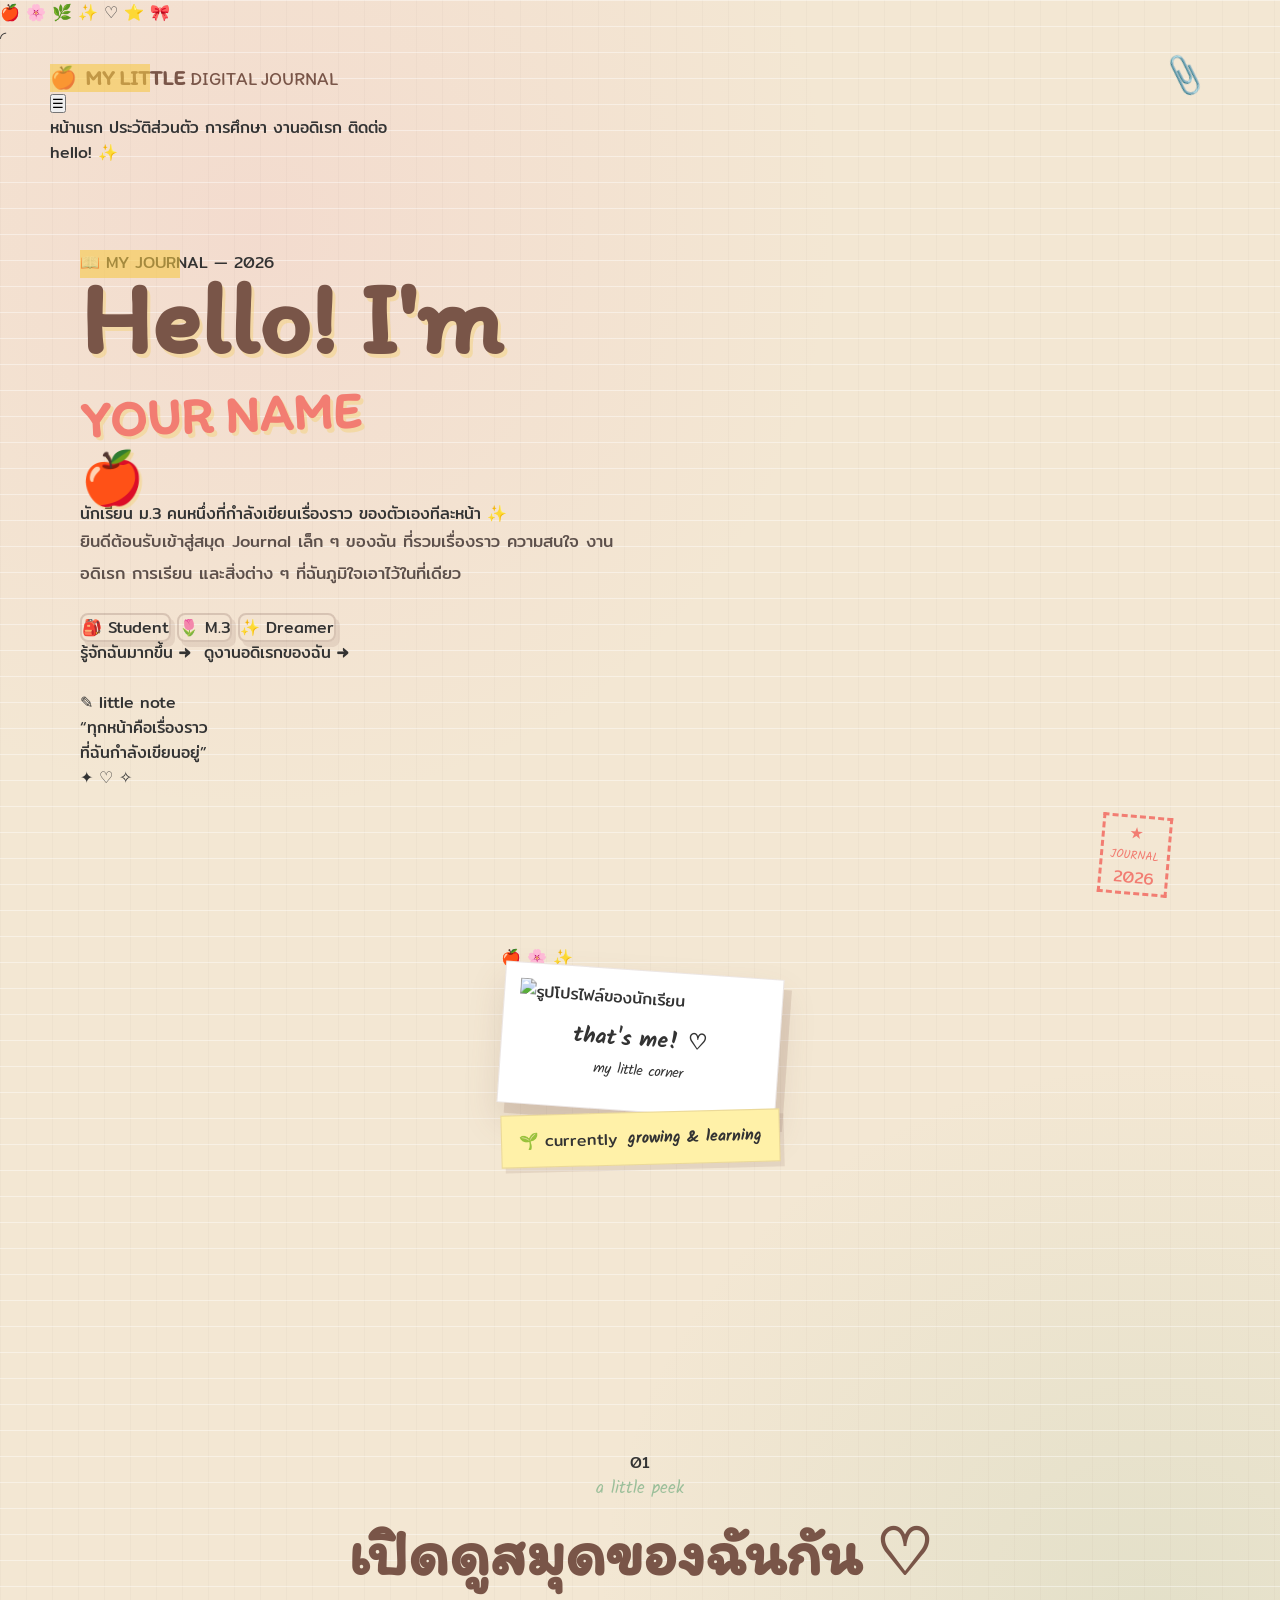
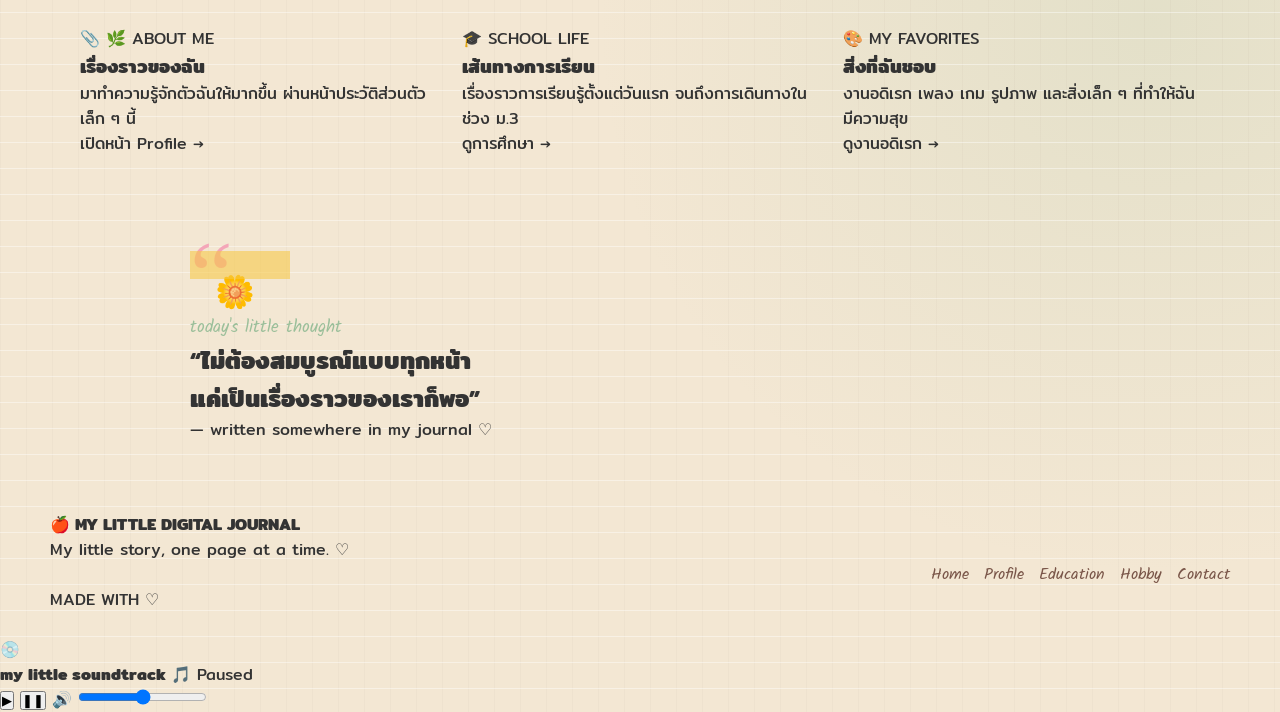
==== index.html @ 037495bf "Update index.html" ====
<!DOCTYPE html>
<html lang="th">
<head>
    <meta charset="UTF-8">
    <meta name="viewport" content="width=device-width, initial-scale=1.0">
    <meta name="description" content="MY LITTLE DIGITAL JOURNAL - Student Portfolio">
    <title>🍎 My Little Digital Journal</title>

    <link rel="preconnect" href="https://fonts.googleapis.com">
    <link rel="preconnect" href="https://fonts.gstatic.com" crossorigin>
    <link href="https://fonts.googleapis.com/css2?family=Itim&family=Kalam:wght@400;700&family=Mitr:wght@300;400;500;600&display=swap" rel="stylesheet">

    <link rel="stylesheet" href="style.css">
</head>

<body data-page="home">

    <!-- =========================
         BACKGROUND DECORATIONS
    ========================== -->
    <div class="background-decoration" aria-hidden="true">
        <span class="float-deco deco-apple">🍎</span>
        <span class="float-deco deco-flower">🌸</span>
        <span class="float-deco deco-leaf">🌿</span>
        <span class="float-deco deco-sparkle">✨</span>
        <span class="float-deco deco-heart">♡</span>
        <span class="float-deco deco-star">⭐</span>
        <span class="float-deco deco-ribbon">🎀</span>
    </div>

    <!-- =========================
         APPLE CURSOR
    ========================== -->
    <div id="appleCursor" class="apple-cursor" aria-hidden="true">
        <span class="cursor-leaf">◜</span>
    </div>

    <div id="particleLayer" class="particle-layer" aria-hidden="true"></div>

    <!-- =========================
         PAGE SHEET
    ========================== -->
    <main class="page-shell">

        <!-- =========================
             NAVIGATION
        ========================== -->
        <header class="site-header paper">
            <div class="tape tape-top-left"></div>
            <div class="paperclip">📎</div>

            <a href="index.html" class="brand">
                <span class="brand-icon">🍎</span>
                <span>
                    <strong>MY LITTLE</strong>
                    <small>DIGITAL JOURNAL</small>
                </span>
            </a>

            <button class="menu-toggle" id="menuToggle"
                    aria-label="เปิดเมนู"
                    aria-expanded="false">
                ☰
            </button>

            <nav class="main-nav" id="mainNav">
                <a href="index.html" data-nav="home">หน้าแรก</a>
                <a href="profile.html" data-nav="profile">ประวัติส่วนตัว</a>
                <a href="education.html" data-nav="education">การศึกษา</a>
                <a href="hobby.html" data-nav="hobby">งานอดิเรก</a>
                <a href="contact.html" data-nav="contact">ติดต่อ</a>
            </nav>

            <span class="nav-sticker">hello! ✨</span>
        </header>

        <!-- =========================
             HERO
        ========================== -->
        <section class="hero section-space">

            <div class="hero-copy paper reveal slide-left">

                <div class="tape tape-top-right"></div>
                <span class="mini-label">📖 MY JOURNAL — 2026</span>

                <!-- ✏️ แก้ชื่อของคุณตรงนี้ -->
                <h1>
                    Hello! I'm
                    <span class="highlight-green">YOUR NAME</span>
                    <span class="tiny-apple">🍎</span>
                </h1>

                <!-- ✏️ แก้คำโปรยของคุณตรงนี้ -->
                <p class="hero-tagline">
                    นักเรียน ม.3 คนหนึ่งที่กำลังเขียนเรื่องราว
                    ของตัวเองทีละหน้า ✨
                </p>

                <!-- ✏️ แก้ข้อความแนะนำตัวตรงนี้ -->
                <p class="hero-description">
                    ยินดีต้อนรับเข้าสู่สมุด Journal เล็ก ๆ ของฉัน
                    ที่รวมเรื่องราว ความสนใจ งานอดิเรก การเรียน
                    และสิ่งต่าง ๆ ที่ฉันภูมิใจเอาไว้ในที่เดียว
                </p>

                <div class="badge-row">
                    <span class="sticker badge-green">🎒 Student</span>
                    <span class="sticker badge-pink">🌷 M.3</span>
                    <span class="sticker badge-yellow">✨ Dreamer</span>
                </div>

                <div class="hero-buttons">
                    <a href="profile.html" class="journal-btn primary-btn">
                        <span>รู้จักฉันมากขึ้น</span>
                        <b>→</b>
                    </a>

                    <a href="hobby.html" class="journal-btn secondary-btn">
                        <span>ดูงานอดิเรกของฉัน</span>
                        <b>→</b>
                    </a>
                </div>

                <div class="hand-note">
                    <span>✎ little note</span>
                    <p>“ทุกหน้าคือเรื่องราว<br>ที่ฉันกำลังเขียนอยู่”</p>
                </div>

                <div class="doodle doodle-home">✦ ♡ ✧</div>
            </div>

            <div class="hero-visual reveal slide-right">

                <div class="photo-scene">

                    <span class="scene-sticker sticker-one">🍎</span>
                    <span class="scene-sticker sticker-two">🌸</span>
                    <span class="scene-sticker sticker-three">✨</span>

                    <div class="polaroid main-polaroid">
                        <div class="photo-tape"></div>

                        <!-- ✏️ ใส่รูป Profile ของคุณตรงนี้ -->
                        <img
                            src="images/profile.jpg"
                            alt="รูปโปรไฟล์ของนักเรียน"
                            class="safe-image"
                            data-placeholder="profile"
                        >

                        <div class="polaroid-caption">
                            <strong>that's me! ♡</strong>
                            <span>my little corner</span>
                        </div>
                    </div>

                    <div class="mini-note note-yellow">
                        <span>🌱 currently</span>
                        <strong>growing & learning</strong>
                    </div>

                    <div class="stamp">
                        <span>★</span>
                        <small>JOURNAL</small>
                        <span>2026</span>
                    </div>
                </div>

            </div>
        </section>

        <!-- =========================
             QUICK JOURNAL
        ========================== -->
        <section class="section-space">
            <div class="section-heading reveal slide-up">
                <span class="section-number">01</span>
                <div>
                    <span class="eyebrow">a little peek</span>
                    <h2>เปิดดูสมุดของฉันกัน ♡</h2>
                </div>
            </div>

            <div class="journal-grid">

                <article class="note-card paper green-paper reveal slide-up delay-1">
                    <span class="paperclip-small">📎</span>
                    <span class="card-icon">🌿</span>
                    <span class="mini-label">ABOUT ME</span>
                    <h3>เรื่องราวของฉัน</h3>
                    <p>
                        มาทำความรู้จักตัวฉันให้มากขึ้น
                        ผ่านหน้าประวัติส่วนตัวเล็ก ๆ นี้
                    </p>
                    <a href="profile.html" class="text-link">เปิดหน้า Profile →</a>
                </article>

                <article class="note-card paper pink-paper reveal slide-up delay-2">
                    <span class="card-icon">🎓</span>
                    <span class="mini-label">SCHOOL LIFE</span>
                    <h3>เส้นทางการเรียน</h3>
                    <p>
                        เรื่องราวการเรียนรู้ตั้งแต่วันแรก
                        จนถึงการเดินทางในช่วง ม.3
                    </p>
                    <a href="education.html" class="text-link">ดูการศึกษา →</a>
                </article>

                <article class="note-card paper yellow-paper reveal slide-up delay-3">
                    <span class="card-icon">🎨</span>
                    <span class="mini-label">MY FAVORITES</span>
                    <h3>สิ่งที่ฉันชอบ</h3>
                    <p>
                        งานอดิเรก เพลง เกม รูปภาพ
                        และสิ่งเล็ก ๆ ที่ทำให้ฉันมีความสุข
                    </p>
                    <a href="hobby.html" class="text-link">ดูงานอดิเรก →</a>
                </article>

            </div>
        </section>

        <!-- =========================
             LITTLE MESSAGE
        ========================== -->
        <section class="quote-section paper reveal scale-in">
            <div class="tape tape-left"></div>

            <span class="quote-mark">“</span>

            <div>
                <span class="eyebrow">today's little thought</span>
                <h2>“ไม่ต้องสมบูรณ์แบบทุกหน้า<br>แค่เป็นเรื่องราวของเราก็พอ”</h2>
                <p class="handwritten">— written somewhere in my journal ♡</p>
            </div>

            <span class="quote-flower">🌼</span>
        </section>

        <!-- =========================
             FOOTER
        ========================== -->
        <footer class="site-footer paper">
            <div>
                <strong>🍎 MY LITTLE DIGITAL JOURNAL</strong>
                <p>My little story, one page at a time. ♡</p>
            </div>

            <div class="footer-links">
                <a href="index.html">Home</a>
                <a href="profile.html">Profile</a>
                <a href="education.html">Education</a>
                <a href="hobby.html">Hobby</a>
                <a href="contact.html">Contact</a>
            </div>

            <div class="footer-stamp">MADE WITH ♡</div>
        </footer>

    </main>

    <!-- =========================
         MUSIC PLAYER
    ========================== -->
    <div class="music-player paper" id="musicPlayer">

        <div class="music-cd" id="musicCd">
            💿
        </div>

        <div class="music-info">
            <strong>my little soundtrack 🎵</strong>
            <span id="musicStatus">Paused</span>
        </div>

        <button id="playMusic" class="music-control" aria-label="เล่นเพลง">
            ▶
        </button>

        <button id="pauseMusic" class="music-control" aria-label="หยุดเพลง">
            ❚❚
        </button>

        <label class="volume-wrap" aria-label="ระดับเสียง">
            🔊
            <input
                type="range"
                id="volumeControl"
                min="0"
                max="1"
                step="0.05"
                value="0.5"
            >
        </label>

        <!-- ✏️ ใส่เพลงของคุณที่ music/music.mp3 -->
        <audio id="backgroundMusic" loop preload="metadata">
            <source src="music/music.mp3" type="audio/mpeg">
        </audio>
    </div>

    <script src="script.js"></script>
</body>
</html>
---- style.css ----
@import url('https://fonts.googleapis.com/css2?family=Itim&family=Kalam:wght@400;700&family=Mitr:wght@300;400;500;600&display=swap');


/* =========================================================
   ROOT
========================================================= */

:root {

    --paper: #fffdf5;
    --cream: #f3e7d3;

    --pink: #f4a6b8;
    --coral: #f27d72;
    --mustard: #f6c945;
    --sage: #9bbf9a;
    --sky: #8ec9e8;
    --lavender: #b9a7d9;

    --brown: #795548;
    --ink: #333333;
    --white: #ffffff;

    --shadow:
        5px 7px 0 rgba(121, 85, 72, 0.13);

    --soft-shadow:
        0 15px 35px rgba(121, 85, 72, 0.13);

    --radius: 18px;
}


/* =========================================================
   RESET
========================================================= */

* {
    margin: 0;
    padding: 0;
    box-sizing: border-box;
}

html {
    scroll-behavior: smooth;
}

body {

    min-height: 100vh;

    color: var(--ink);

    font-family: 'Mitr', sans-serif;

    background-color: var(--cream);

    background-image:
        linear-gradient(
            rgba(255,255,255,.42) 1px,
            transparent 1px
        ),
        linear-gradient(
            90deg,
            rgba(121,85,72,.035) 1px,
            transparent 1px
        ),
        radial-gradient(
            circle at 20% 10%,
            rgba(244,166,184,.18),
            transparent 25%
        ),
        radial-gradient(
            circle at 90% 70%,
            rgba(155,191,154,.18),
            transparent 28%
        );

    background-size:
        26px 26px,
        26px 26px,
        auto,
        auto;

    overflow-x: hidden;

    cursor: default;
}

a {
    color: inherit;
    text-decoration: none;
}

img {
    max-width: 100%;
    display: block;
}

button,
a {
    -webkit-tap-highlight-color: transparent;
}


/* =========================================================
   CUSTOM CLOVER CURSOR
========================================================= */

body,
a,
button {
    cursor: url("data:image/svg+xml,%3Csvg xmlns='http://www.w3.org/2000/svg' width='32' height='32' viewBox='0 0 32 32'%3E%3Ctext y='25' font-size='23'%3E🍀%3C/text%3E%3C/svg%3E") 4 4, auto;
}


/* =========================================================
   MOUSE TRAIL
========================================================= */

.mouse-trail {

    position: fixed;

    pointer-events: none;

    z-index: 9999;

    font-size: 16px;

    transform: translate(-50%, -50%);

    animation: trailPop .8s ease-out forwards;
}

@keyframes trailPop {

    0% {
        opacity: 1;
        transform:
            translate(-50%, -50%)
            scale(1)
            rotate(0deg);
    }

    100% {
        opacity: 0;
        transform:
            translate(-50%, -80%)
            scale(.35)
            rotate(25deg);
    }
}


/* =========================================================
   NAVIGATION
========================================================= */

.site-header {

    position: sticky;

    top: 14px;

    z-index: 500;

    width: min(1180px, calc(100% - 30px));

    margin: 14px auto 0;
}

.navbar {

    position: relative;

    min-height: 74px;

    padding: 13px 18px;

    display: flex;

    align-items: center;

    justify-content: space-between;

    gap: 20px;

    background: rgba(255,253,245,.95);

    border:
        2px solid
        rgba(121,85,72,.18);

    border-radius: 17px;

    transform: rotate(-.3deg);

    backdrop-filter: blur(8px);
}

.navbar::before {

    content: "";

    position: absolute;

    width: 95px;
    height: 20px;

    top: -12px;
    left: 50%;

    transform:
        translateX(-50%)
        rotate(2deg);

    background:
        rgba(246,201,69,.55);

    opacity: .85;
}

.paper-shadow {
    box-shadow: var(--shadow);
}

.brand {

    display: flex;

    align-items: center;

    gap: 8px;

    font-family: 'Itim', cursive;

    font-size: 1.35rem;

    color: var(--brown);

    white-space: nowrap;
}

.brand-icon {
    animation: gentleSpin 5s ease-in-out infinite;
}

.nav-links {

    display: flex;

    align-items: center;

    justify-content: flex-end;

    gap: 5px;

    flex-wrap: wrap;
}

.nav-link {

    padding: 9px 12px;

    font-size: .9rem;

    border-radius: 12px;

    transition:
        transform .25s ease,
        background .25s ease,
        box-shadow .25s ease;
}

.nav-link:hover {

    background: var(--pink);

    transform:
        translateY(-3px)
        rotate(-2deg);

    box-shadow:
        3px 4px 0 rgba(121,85,72,.18);
}

.nav-link.active {

    background: var(--sage);

    color: #fff;

    box-shadow:
        3px 4px 0 rgba(121,85,72,.17);
}


/* =========================================================
   FLOATING DECORATIONS
========================================================= */

.floating-decor {

    position: fixed;

    pointer-events: none;

    z-index: 2;

    font-size: 25px;

    animation:
        floatAround 5s ease-in-out infinite;
}

.decor-1 {
    top: 17%;
    left: 3%;
}

.decor-2 {
    top: 30%;
    right: 4%;
    animation-delay: 1s;
}

.decor-3 {
    top: 68%;
    left: 4%;
    animation-delay: 2s;
}

.decor-4 {
    top: 82%;
    right: 5%;
    animation-delay: 1.5s;
}

.decor-5 {
    top: 50%;
    right: 2%;
    animation-delay: 2.5s;
}

.decor-6 {
    top: 25%;
    left: 45%;
    animation-delay: .7s;
}

.decor-7 {
    top: 75%;
    left: 45%;
    animation-delay: 2s;
}

@keyframes floatAround {

    0%,100% {
        transform:
            translateY(0)
            rotate(-5deg);
    }

    50% {
        transform:
            translateY(-14px)
            rotate(6deg);
    }
}


/* =========================================================
   GENERAL
========================================================= */

main {
    position: relative;
    z-index: 3;
}

.section-space {

    width: min(1120px, calc(100% - 30px));

    margin: 0 auto;

    padding-top: 85px;
    padding-bottom: 45px;
}

.page-main {

    width: min(1120px, calc(100% - 30px));

    margin: auto;
}

.reveal {

    opacity: 0;

    transform:
        translateY(35px)
        rotate(-1deg);

    animation:
        revealIn 1s cubic-bezier(.2,.8,.2,1)
        forwards;
}

.reveal-delay {
    animation-delay: .18s;
}

@keyframes revealIn {

    from {
        opacity: 0;
        transform:
            translateY(35px)
            rotate(-1deg);
    }

    to {
        opacity: 1;
        transform:
            translateY(0)
            rotate(0);
    }
}


/* =========================================================
   HERO
========================================================= */

.hero {

    min-height: 720px;

    display: flex;

    flex-direction: column;

    justify-content: center;
}

.hero-paper {

    position: relative;

    min-height: 600px;

    padding: 65px;

    display: grid;

    grid-template-columns:
        1.05fr
        .95fr;

    align-items: center;

    gap: 30px;

    background:
        linear-gradient(
            rgba(255,253,245,.97),
            rgba(255,253,245,.97)
        );

    border:
        2px solid
        rgba(121,85,72,.13);

    box-shadow:
        8px 10px 0 rgba(121,85,72,.12),
        0 25px 50px rgba(121,85,72,.08);

    transform: rotate(.25deg);

    overflow: hidden;
}

.hero-paper::before {

    content: "";

    position: absolute;

    inset: 17px;

    border:
        2px dashed
        rgba(121,85,72,.16);

    pointer-events: none;
}

.hero-paper::after {

    content: "";

    position: absolute;

    width: 180px;
    height: 35px;

    top: 20px;
    right: 120px;

    background:
        rgba(244,166,184,.45);

    transform:
        rotate(4deg);

    opacity: .8;
}

.hero-content {

    position: relative;

    z-index: 3;
}

.small-label {

    display: inline-block;

    padding: 8px 16px;

    font-family: 'Kalam', cursive;

    font-size: 1rem;

    margin-bottom: 15px;
}

.sticker {

    border:
        2px solid
        rgba(121,85,72,.22);

    box-shadow:
        4px 5px 0 rgba(121,85,72,.12);

    border-radius: 8px;

    transition:
        transform .3s ease,
        box-shadow .3s ease;
}

.sticker:hover {

    transform:
        rotate(0deg)
        translateY(-5px)
        scale(1.08);

    box-shadow:
        7px 9px 0 rgba(121,85,72,.16);
}

.sticker-yellow {
    background: var(--mustard);
    transform: rotate(-3deg);
}

.eyebrow {

    font-family: 'Kalam', cursive;

    color: var(--sage);

    font-size: 1.05rem;

    margin-bottom: 8px;
}

.hero h1 {

    font-family: 'Itim', cursive;

    font-size:
        clamp(4rem, 8vw, 7rem);

    line-height: .86;

    color: var(--brown);

    margin-bottom: 20px;

    text-shadow:
        3px 4px 0 rgba(246,201,69,.3);
}

.hero h1 span {

    display: block;

    font-size: .5em;

    color: var(--coral);

    margin-top: 15px;

    transform: rotate(-2deg);
}

.handwritten-line {

    display: inline-block;

    font-family: 'Kalam', cursive;

    font-size: 1.15rem;

    color: var(--brown);

    border-bottom:
        2px dashed
        var(--pink);

    margin-bottom: 20px;
}

.hero-description {

    max-width: 560px;

    font-size: 1.05rem;

    line-height: 1.9;

    color: #5d504b;

    margin-bottom: 25px;
}


/* =========================================================
   BUTTONS
========================================================= */

.hero-buttons {

    display: flex;

    flex-wrap: wrap;

    gap: 13px;

    margin-bottom: 25px;
}

.journal-button {

    display: inline-flex;

    align-items: center;

    gap: 9px;

    padding: 13px 18px;

    border:
        2px solid
        rgba(121,85,72,.22);

    border-radius: 13px;

    font-family: 'Itim', cursive;

    font-size: 1.05rem;

    box-shadow:
        4px 5px 0 rgba(121,85,72,.16);

    transition:
        transform .25s ease,
        box-shadow .25s ease;
}

.journal-button b {
    transition: transform .25s ease;
}

.journal-button:hover {

    transform:
        translateY(-6px)
        rotate(-1deg);

    box-shadow:
        7px 9px 0 rgba(121,85,72,.2);
}

.journal-button:hover b {
    transform: translate(3px,-3px);
}

.button-green {
    background: var(--sage);
    color: white;
}

.button-pink {
    background: var(--pink);
    color: var(--brown);
}

.mini-note {

    display: flex;

    align-items: flex-start;

    gap: 10px;

    width: fit-content;

    max-width: 440px;

    padding: 13px 17px;

    background: #fff5aa;

    border:
        1px solid
        rgba(121,85,72,.15);

    box-shadow:
        4px 5px 0 rgba(121,85,72,.12);

    transform: rotate(-1.5deg);
}

.mini-note strong {

    display: block;

    font-family: 'Kalam', cursive;
}

.mini-note p {

    font-size: .86rem;

    margin-top: 2px;
}


/* =========================================================
   HERO VISUAL
========================================================= */

.hero-visual {

    position: relative;

    min-height: 530px;

    display: flex;

    align-items: center;

    justify-content: center;
}

.sunburst {

    position: absolute;

    width: 380px;
    height: 380px;

    border-radius: 50%;

    background:
        repeating-conic-gradient(
            from 0deg,
            rgba(246,201,69,.18) 0deg 10deg,
            transparent 10deg 20deg
        );

    animation: spinSlow 25s linear infinite;
}

@keyframes spinSlow {
    to {
        transform: rotate(360deg);
    }
}

.polaroid {

    position: relative;

    background: white;

    padding: 15px 15px 28px;

    box-shadow:
        8px 10px 0 rgba(121,85,72,.15),
        0 18px 35px rgba(121,85,72,.15);

    border:
        1px solid
        rgba(121,85,72,.15);

    transform: rotate(4deg);

    transition:
        transform .4s ease,
        box-shadow .4s ease;
}

.polaroid:hover {

    transform:
        rotate(0)
        translateY(-8px)
        scale(1.03);

    box-shadow:
        12px 16px 0 rgba(121,85,72,.16),
        0 25px 40px rgba(121,85,72,.18);
}

.hero-polaroid {

    width: min(360px, 75%);

    z-index: 4;
}

.photo-frame {

    overflow: hidden;

    background: var(--cream);

    aspect-ratio: 4 / 5;
}

.photo-frame img {

    width: 100%;
    height: 100%;

    object-fit: cover;

    transition: transform .6s ease;
}

.polaroid:hover img {
    transform: scale(1.06);
}

.polaroid-caption {

    display: flex;

    flex-direction: column;

    gap: 3px;

    padding-top: 12px;

    font-family: 'Kalam', cursive;

    text-align: center;
}

.polaroid-caption strong {
    font-size: 1.35rem;
}

.polaroid-caption span {
    font-size: .9rem;
}

.tape {

    position: absolute;

    width: 100px;
    height: 28px;

    background:
        rgba(246,201,69,.58);

    z-index: 8;
}

.tape-top {

    top: -14px;
    left: 50%;

    transform:
        translateX(-50%)
        rotate(-4deg);
}

.sticker-cat {

    position: absolute;

    right: 5%;

    bottom: 13%;

    padding: 12px;

    background: var(--pink);

    font-size: 2rem;

    transform: rotate(8deg);

    z-index: 5;
}

.sticker-heart {

    position: absolute;

    left: 4%;

    top: 14%;

    padding: 10px;

    background: var(--mustard);

    font-size: 1.7rem;

    transform: rotate(-10deg);

    z-index: 5;
}

.photo-note {

    position: absolute;

    right: 1%;

    bottom: 5%;

    padding: 9px 13px;

    background: var(--sky);

    font-family: 'Kalam', cursive;

    transform: rotate(-5deg);

    box-shadow:
        4px 5px 0 rgba(121,85,72,.13);

    z-index: 5;
}

.hero-star {

    position: absolute;

    z-index: 6;

    animation:
        twinkle 2s ease-in-out infinite;
}

.star-a {
    top: 8%;
    left: 16%;
}

.star-b {
    top: 22%;
    right: 11%;
    animation-delay: .5s;
}

.star-c {
    bottom: 15%;
    left: 17%;
    animation-delay: 1s;
}

@keyframes twinkle {

    0%,100% {
        transform: scale(1) rotate(0);
        opacity: .7;
    }

    50% {
        transform: scale(1.25) rotate(15deg);
        opacity: 1;
    }
}

.hero-bottom {

    display: flex;

    justify-content: space-between;

    align-items: center;

    margin-top: 20px;

    padding: 0 20px;
}

.tiny-sticker {

    display: inline-block;

    padding: 6px 11px;

    background: var(--mustard);

    border-radius: 5px;

    font-family: 'Kalam', cursive;

    box-shadow:
        3px 4px 0 rgba(121,85,72,.1);

    transform: rotate(-2deg);
}

.rotate-right {
    transform: rotate(3deg);
}

.rotate-left {
    transform: rotate(-3deg);
}

.rotate-small {
    transform: rotate(1.5deg);
}

.page-number {

    font-family: 'Kalam', cursive;

    color: var(--brown);
}


/* =========================================================
   SECTION HEADING
========================================================= */

.section-heading {

    text-align: center;

    margin-bottom: 35px;
}

.section-heading h2 {

    font-family: 'Itim', cursive;

    font-size: clamp(2.3rem, 5vw, 4rem);

    color: var(--brown);

    margin-top: 12px;
}

.section-heading p {

    color: #71615b;

    margin-top: 5px;
}

.heading-sticker {

    display: inline-block;

    padding: 8px 15px;

    background: var(--mustard);

    border:
        2px solid
        rgba(121,85,72,.16);

    font-family: 'Kalam', cursive;

    box-shadow:
        4px 4px 0 rgba(121,85,72,.12);

    transform: rotate(-2deg);
}

.left-heading {
    text-align: left;
}


/* =========================================================
   JOURNAL NOTES
========================================================= */

.journal-grid {

    display: grid;

    grid-template-columns:
        repeat(3, 1fr);

    gap: 25px;
}

.note-paper {

    position: relative;

    min-height: 270px;

    padding: 30px;

    border:
        2px solid
        rgba(121,85,72,.12);

    box-shadow:
        6px 8px 0 rgba(121,85,72,.11);

    transition:
        transform .3s ease,
        box-shadow .3s ease;
}

.note-paper:hover {

    transform:
        translateY(-8px)
        rotate(0)
        scale(1.02);

    box-shadow:
        10px 13px 0 rgba(121,85,72,.14);
}

.note-pink {
    background: #ffd6df;
}

.note-yellow {
    background: #fff1a8;
}

.note-blue {
    background: #cbeeff;
}

.note-icon {

    display: block;

    font-size: 2.2rem;

    margin-bottom: 10px;
}

.note-paper h3 {

    font-family: 'Kalam', cursive;

    font-size: 1.65rem;

    color: var(--brown);

    margin-bottom: 10px;
}

.note-paper p {

    line-height: 1.8;

    color: #5d504b;
}

.paper-pin {

    position: absolute;

    top: -11px;
    left: 50%;

    transform: translateX(-50%);
}

.paper-doodle {

    position: absolute;

    right: 20px;
    bottom: 15px;

    font-size: 2rem;
}


/* =========================================================
   MEMORY
========================================================= */

.memory-section {

    width: min(1120px, calc(100% - 30px));

    margin: 50px auto 0;
}

.torn-paper {

    position: relative;

    padding: 50px 45px;

    background: var(--paper);

    box-shadow:
        8px 9px 0 rgba(121,85,72,.12);

    clip-path:
        polygon(
            0 1%,
            4% 0,
            8% 1%,
            13% 0,
            20% 1%,
            27% 0,
            35% 1%,
            43% 0,
            52% 1%,
            60% 0,
            69% 1%,
            77% 0,
            86% 1%,
            94% 0,
            100% 1%,
            99% 98%,
            94% 100%,
            86% 98%,
            78% 100%,
            69% 98%,
            61% 100%,
            51% 98%,
            42% 100%,
            33% 98%,
            24% 100%,
            15% 99%,
            7% 100%,
            0 98%
        );
}

.memory-strip {

    display: grid;

    grid-template-columns:
        repeat(4,1fr);

    gap: 15px;

    margin-top: 25px;
}

.memory-item {

    padding: 25px 15px;

    text-align: center;

    background: #fff;

    border:
        2px dashed
        rgba(121,85,72,.16);

    transform: rotate(
        calc(var(--rotation, 0) * 1deg)
    );

    transition: transform .3s ease;
}

.memory-item:hover {

    transform:
        translateY(-7px)
        rotate(-2deg);
}

.memory-item span {

    display: block;

    font-size: 2rem;

    margin-bottom: 8px;
}

.memory-item strong {

    display: block;

    font-family: 'Itim', cursive;

    font-size: 1.25rem;
}

.memory-item small {

    color: #776761;

    font-size: .8rem;
}


/* =========================================================
   QUOTE
========================================================= */

.quote-section {

    width: min(900px, calc(100% - 30px));

    margin: 50px auto;

}

.quote-paper {

    position: relative;

    padding: 70px 30px;

    text-align: center;

    background:
        #fff9d9;

    border:
        2px solid
        rgba(121,85,72,.12);

    box-shadow:
        7px 8px 0 rgba(121,85,72,.12);

    transform: rotate(-1deg);
}

.quote-mark {

    font-family: Georgia, serif;

    font-size: 6rem;

    line-height: .5;

    color: var(--pink);
}

.quote-text {

    font-family: 'Kalam', cursive;

    font-size: 2rem;

    line-height: 1.4;

    color: var(--brown);

    margin: 25px auto 15px;
}

.quote-line {

    width: 150px;

    margin: auto;

    border-bottom:
        3px dotted
        var(--sage);
}

.quote-thai {

    display: block;

    margin-top: 15px;

    color: #75665f;
}

.quote-flower {

    position: absolute;

    top: 15px;
    left: 25px;

    font-size: 2rem;
}

.quote-sticker {

    position: absolute;

    right: 25px;
    bottom: 20px;

    padding: 8px;

    background: var(--sage);

    color: white;

    font-family: 'Kalam', cursive;

    transform: rotate(4deg);
}


/* =========================================================
   PAGE COVER
========================================================= */

.page-cover {

    position: relative;

    margin-top: 75px;

    padding: 75px 30px;

    text-align: center;

    background: var(--paper);

    border:
        2px solid
        rgba(121,85,72,.14);

    box-shadow:
        8px 10px 0 rgba(121,85,72,.13);

    transform: rotate(.4deg);

    overflow: hidden;
}

.page-cover::before {

    content: "";

    position: absolute;

    inset: 17px;

    border:
        2px dashed
        rgba(121,85,72,.14);
}

.page-cover h1 {

    position: relative;

    font-family: 'Itim', cursive;

    font-size:
        clamp(3rem, 7vw, 5.5rem);

    color: var(--brown);

    margin: 15px 0;
}

.page-cover p {

    position: relative;

    max-width: 650px;

    margin: auto;

    line-height: 1.8;
}

.page-cover-sticker {

    position: relative;

    display: inline-block;

    padding: 8px 17px;

    background: var(--pink);

    font-family: 'Kalam', cursive;

    transform: rotate(-3deg);

    box-shadow:
        4px 5px 0 rgba(121,85,72,.12);
}

.cover-doodles {

    position: relative;

    margin-top: 25px;

    font-size: 1.5rem;

    letter-spacing: 10px;

    animation: gentleBob 3s ease-in-out infinite;
}

@keyframes gentleBob {

    0%,100% {
        transform: translateY(0);
    }

    50% {
        transform: translateY(-5px);
    }
}


/* =========================================================
   PROFILE
========================================================= */

.profile-layout {

    display: grid;

    grid-template-columns: .8fr 1.2fr;

    gap: 65px;

    align-items: center;
}

.profile-photo-area {

    position: relative;

    min-height: 600px;

    display: flex;

    align-items: center;

    justify-content: center;
}

.big-polaroid {

    width: min(390px, 90%);

    transform: rotate(-4deg);
}

.big-polaroid:hover {
    transform: rotate(0) translateY(-8px);
}

.profile-badge {

    position: absolute;

    left: 2%;
    bottom: 13%;

    padding: 10px 15px;

    background: var(--sage);

    color: white;

    font-family: 'Kalam', cursive;

    transform: rotate(-7deg);

    box-shadow:
        4px 5px 0 rgba(121,85,72,.15);
}

.profile-cat {

    position: absolute;

    right: 2%;
    top: 12%;

    font-size: 3rem;

    transform: rotate(8deg);

    animation: floatAround 4s ease-in-out infinite;
}

.tape-photo {

    top: 3%;
    left: 35%;

    transform:
        rotate(-5deg);
}

.sticky-note {

    position: relative;

    padding: 20px;

    margin-bottom: 30px;

    background: #fff1a8;

    box-shadow:
        5px 7px 0 rgba(121,85,72,.12);

    transform: rotate(3deg);
}

.sticky-note span {

    font-family: 'Kalam', cursive;

    font-size: 1.3rem;
}

.sticky-note p {

    margin-top: 8px;

    line-height: 1.7;
}

.info-paper {

    position: relative;

    padding: 25px;

    background: white;

    border:
        2px solid
        rgba(121,85,72,.13);

    box-shadow:
        7px 8px 0 rgba(121,85,72,.11);
}

.paper-header {

    display: flex;

    justify-content: space-between;

    gap: 10px;

    padding-bottom: 15px;

    border-bottom:
        2px dashed
        rgba(121,85,72,.16);

    font-family: 'Kalam', cursive;

    color: var(--brown);
}

.info-list {
    padding-top: 10px;
}

.info-row {

    display: grid;

    grid-template-columns: 1fr 1fr;

    gap: 20px;

    padding: 13px 0;

    border-bottom:
        1px dashed
        rgba(121,85,72,.13);
}

.info-label {
    font-weight: 500;
}

.info-value {
    color: #6e5e57;
}

.about-paper {

    position: relative;

    padding: 55px 45px;

    background: var(--paper);

    box-shadow:
        7px 9px 0 rgba(121,85,72,.11);

    border:
        2px solid
        rgba(121,85,72,.12);
}

.paperclip {

    position: absolute;

    right: 25px;
    top: -15px;

    font-size: 2rem;

    transform: rotate(15deg);
}

.about-title {

    text-align: center;

    margin-bottom: 30px;
}

.label-sticker {

    display: inline-block;

    padding: 7px 14px;

    background: var(--mustard);

    font-family: 'Kalam', cursive;

    transform: rotate(-2deg);
}

.about-title h2 {

    font-family: 'Itim', cursive;

    font-size: 2.5rem;

    color: var(--brown);

    margin-top: 15px;
}

.about-content {

    display: grid;

    grid-template-columns:
        repeat(3,1fr);

    gap: 20px;
}

.about-note {

    position: relative;

    padding: 25px;

    min-height: 200px;

    background: #fff;

    border:
        2px dashed
        rgba(121,85,72,.17);

    transform: rotate(
        calc(var(--r, 0) * 1deg)
    );

    transition: transform .3s ease;
}

.about-note:hover {

    transform:
        translateY(-7px)
        rotate(0);
}

.note-number {

    display: inline-block;

    margin-bottom: 15px;

    padding: 4px 8px;

    background: var(--pink);

    border-radius: 50%;
}

.about-note h3 {

    font-family: 'Itim', cursive;

    color: var(--brown);

    margin-bottom: 8px;
}

.about-note p {
    line-height: 1.8;
}

.about-sticker {

    position: absolute;

    bottom: 18px;
    right: 25px;

    font-family: 'Kalam', cursive;

    transform: rotate(-4deg);
}

.fun-facts {

    display: grid;

    grid-template-columns:
        repeat(4,1fr);

    gap: 20px;
}

.fact-ticket {

    padding: 22px;

    background: #fff;

    border:
        2px dashed
        rgba(121,85,72,.2);

    text-align: center;

    box-shadow:
        5px 6px 0 rgba(121,85,72,.1);

    transition: transform .3s ease;
}

.fact-ticket:hover {
    transform:
        translateY(-7px)
        rotate(0);
}

.fact-ticket span {

    display: block;

    font-size: 2.4rem;

    margin-bottom: 10px;
}

.fact-ticket strong {

    display: block;

    font-family: 'Kalam', cursive;

    font-size: 1.2rem;
}

.fact-ticket small {
    color: #756760;
}


/* =========================================================
   EDUCATION
========================================================= */

.education-section {
    padding-top: 80px;
}

.school-paper {

    position: relative;

    padding: 50px;

    background: #fff;

    box-shadow:
        8px 10px 0 rgba(121,85,72,.11);

    border:
        2px solid
        rgba(121,85,72,.13);
}

.school-paper::before {

    content: "";

    position: absolute;

    top: 0;
    left: 70px;

    width: 2px;
    height: 100%;

    background:
        rgba(244,166,184,.25);
}

.school-header {

    display: flex;

    justify-content: space-between;

    align-items: center;

    margin-bottom: 45px;
}

.school-header h2 {

    font-family: 'Itim', cursive;

    color: var(--brown);

    font-size: 2.5rem;

    margin-top: 12px;
}

.school-stamp {

    width: 85px;
    height: 85px;

    border:
        3px dashed
        var(--sage);

    border-radius: 50%;

    display: flex;

    flex-direction: column;

    justify-content: center;

    align-items: center;

    font-size: 1.8rem;

    transform: rotate(8deg);

    color: var(--sage);
}

.school-stamp small {

    font-family: 'Kalam', cursive;

    font-size: .75rem;
}

.timeline {

    position: relative;

    display: flex;

    flex-direction: column;

    gap: 50px;
}

.timeline::before {

    content: "";

    position: absolute;

    left: 20px;

    top: 15px;
    bottom: 15px;

    width: 5px;

    background:
        repeating-linear-gradient(
            to bottom,
            var(--sage) 0 10px,
            transparent 10px 18px
        );
}

.timeline-item {

    position: relative;

    display: grid;

    grid-template-columns: 50px 1fr;

    gap: 30px;

    align-items: start;
}

.timeline-dot {

    position: relative;

    z-index: 2;

    width: 43px;
    height: 43px;

    display: flex;

    align-items: center;
    justify-content: center;

    background: var(--pink);

    border-radius: 50%;

    border:
        3px solid white;

    box-shadow:
        0 0 0 3px rgba(121,85,72,.1);
}

.timeline-dot.current {
    background: var(--sage);
}

.timeline-card {

    position: relative;

    padding: 28px;

    background: #fffdf5;

    border:
        2px solid
        rgba(121,85,72,.13);

    box-shadow:
        6px 7px 0 rgba(121,85,72,.1);

    transition: transform .3s ease;
}

.timeline-card:hover {

    transform:
        translateY(-6px)
        rotate(0);
}

.timeline-card.current-card {

    background: #e9f4e7;

    border-color:
        rgba(155,191,154,.6);
}

.year-tag {

    display: inline-block;

    padding: 5px 10px;

    background: var(--mustard);

    font-family: 'Kalam', cursive;

    font-size: .8rem;

    margin-bottom: 10px;
}

.timeline-card h3 {

    font-family: 'Itim', cursive;

    font-size: 1.7rem;

    color: var(--brown);

    margin-bottom: 10px;
}

.timeline-card p {

    line-height: 1.8;

    color: #655650;
}

.timeline-card .tiny-sticker {

    margin-top: 18px;
}

.highlight-grid {

    display: grid;

    grid-template-columns:
        repeat(4,1fr);

    gap: 20px;
}

.highlight-note {

    padding: 30px 20px;

    min-height: 190px;

    text-align: center;

    box-shadow:
        5px 7px 0 rgba(121,85,72,.1);

    transition: transform .3s ease;
}

.highlight-note:hover {

    transform:
        translateY(-7px)
        rotate(0);
}

.highlight-note span {

    font-size: 2.2rem;

    display: block;

    margin-bottom: 10px;
}

.highlight-note h3 {

    font-family: 'Itim', cursive;

    font-size: 1.4rem;

    color: var(--brown);

    margin-bottom: 8px;
}

.green-note {
    background: #dff0dc;
}

.pink-note {
    background: #ffdce4;
}

.blue-note {
    background: #d8f1fc;
}

.yellow-note {
    background: #fff1ac;
}

.stationery-section {

    width: min(900px, calc(100% - 30px));

    margin: 60px auto;
}

.stationery-paper {

    position: relative;

    padding: 55px;

    background:
        repeating-linear-gradient(
            to bottom,
            #fffdf5 0 34px,
            rgba(142,201,232,.25) 35px
        );

    box-shadow:
        7px 8px 0 rgba(121,85,72,.1);

    border:
        1px solid
        rgba(121,85,72,.15);
}

.stationery-paper h2 {

    font-family: 'Itim', cursive;

    font-size: 2.5rem;

    color: var(--brown);

    margin-bottom: 25px;
}

.stationery-paper p {

    font-family: 'Kalam', cursive;

    font-size: 1.5rem;

    margin-bottom: 30px;
}

.pencil-decoration {

    position: absolute;

    right: 30px;
    top: -25px;

    font-size: 3rem;

    transform: rotate(45deg);
}

.paper-line {
    height: 25px;
}

.stationery-sign {

    display: block;

    text-align: right;

    font-family: 'Kalam', cursive;
}


/* =========================================================
   HOBBY COLLAGE
========================================================= */

.hobby-collage {

    position: relative;

    min-height: 900px;

    display: grid;

    grid-template-columns:
        repeat(12,1fr);

    grid-template-rows:
        repeat(12,65px);

    gap: 15px;
}

.hobby-polaroid,
.hobby-note,
.hobby-ticket,
.hobby-photo,
.hobby-sticker-card,
.hobby-book {

    position: relative;

    transition:
        transform .35s ease,
        box-shadow .35s ease;

    box-shadow:
        7px 8px 0 rgba(121,85,72,.12);
}

.hobby-polaroid:hover,
.hobby-note:hover,
.hobby-ticket:hover,
.hobby-photo:hover,
.hobby-sticker-card:hover,
.hobby-book:hover {

    transform:
        translateY(-10px)
        rotate(0)
        scale(1.025);

    box-shadow:
        11px 14px 0 rgba(121,85,72,.15);
}

.hobby-a {

    grid-column: 1 / 5;

    grid-row: 1 / 7;

    padding: 15px;

    background: white;

    transform: rotate(-4deg);
}

.hobby-image {

    width: 100%;

    height: 350px;

    display: flex;

    align-items: center;
    justify-content: center;

    font-size: 7rem;
}

.pink-bg {
    background: #ffd5df;
}

.hobby-caption {

    padding: 15px;

    text-align: center;
}

.hobby-caption h3 {

    font-family: 'Kalam', cursive;

    font-size: 1.7rem;

    color: var(--brown);
}

.sticker-mini {

    position: absolute;

    right: -15px;
    bottom: 50px;

    padding: 8px;

    background: var(--mustard);

    transform: rotate(10deg);
}

.hobby-b {

    grid-column: 5 / 9;

    grid-row: 1 / 5;

    padding: 30px;

    background: #fff2a8;

    transform: rotate(3deg);
}

.hobby-note .note-icon {

    font-size: 3rem;
}

.hobby-note h3,
.hobby-ticket h3,
.hobby-photo h3,
.hobby-sticker-card h3,
.hobby-book h3 {

    font-family: 'Itim', cursive;

    color: var(--brown);

    font-size: 2rem;

    margin: 10px 0;
}

.hobby-note p,
.hobby-ticket p,
.hobby-photo p,
.hobby-sticker-card p,
.hobby-book p {

    line-height: 1.8;
}

.note-footer {

    position: absolute;

    bottom: 20px;

    font-family: 'Kalam', cursive;

    color: var(--coral);
}

.hobby-c {

    grid-column: 9 / 13;

    grid-row: 1 / 6;

    padding: 35px 25px;

    background: var(--sage);

    color: #fff;

    transform: rotate(-2deg);
}

.hobby-c h3 {
    color: white;
}

.hobby-c > span {

    font-size: 4rem;
}

.hobby-c small {

    position: absolute;

    bottom: 20px;
    left: 25px;

    font-family: 'Kalam', cursive;

    letter-spacing: 2px;
}

.ticket-hole {

    position: absolute;

    top: 20px;
    right: 20px;

    width: 15px;
    height: 15px;

    background: var(--cream);

    border-radius: 50%;
}

.hobby-d {

    grid-column: 5 / 9;

    grid-row: 5 / 10;

    padding: 25px;

    background: white;

    transform: rotate(-4deg);
}

.photo-stack {

    display: flex;

    justify-content: center;

    align-items: center;

    min-height: 210px;
}

.mini-photo {

    width: 120px;
    height: 150px;

    display: flex;

    align-items: center;
    justify-content: center;

    background: var(--cream);

    border:
        7px solid white;

    box-shadow:
        4px 5px 0 rgba(121,85,72,.12);

    font-size: 2.5rem;

    margin: -10px;

    transform: rotate(
        calc(var(--r, 0) * 1deg)
    );
}

.hobby-d h3,
.hobby-d p {
    text-align: center;
}

.hobby-e {

    grid-column: 1 / 6;

    grid-row: 7 / 12;

    padding: 35px;

    display: flex;

    align-items: center;

    gap: 25px;

    background: #d9effb;

    transform: rotate(2deg);
}

.giant-sticker {

    font-size: 6rem;

    animation: gentleSpin 4s ease-in-out infinite;
}

.hobby-f {

    grid-column: 9 / 13;

    grid-row: 6 / 12;

    padding: 35px;

    background: #e8def5;

    transform: rotate(4deg);
}

.book-tab {

    font-size: 3rem;
}

.bookmark {

    position: absolute;

    right: 25px;
    bottom: -10px;

    font-size: 2.5rem;
}

.favorites {

    display: grid;

    grid-template-columns:
        repeat(4,1fr);

    gap: 20px;
}

.favorite-item {

    padding: 25px;

    text-align: center;

    background: #fff;

    border:
        2px solid
        rgba(121,85,72,.12);

    box-shadow:
        5px 6px 0 rgba(121,85,72,.1);

    transition: transform .3s ease;
}

.favorite-item:hover {

    transform:
        translateY(-8px)
        rotate(-2deg);
}

.favorite-item span {

    display: block;

    font-size: 2.5rem;

    margin-bottom: 10px;
}

.favorite-item strong {

    display: block;

    font-family: 'Itim', cursive;

    font-size: 1.3rem;

    color: var(--brown);
}

.favorite-item small {

    color: #75655e;
}

.hobby-message {

    width: min(850px, calc(100% - 30px));

    margin: 60px auto;
}

.message-paper {

    padding: 55px;

    text-align: center;

    background: #fff0b0;

    box-shadow:
        7px 8px 0 rgba(121,85,72,.1);

    transform: rotate(-1deg);
}

.message-paper > span {

    font-size: 2rem;
}

.message-paper h2 {

    font-family: 'Kalam', cursive;

    font-size: 2rem;

    color: var(--brown);

    margin: 20px 0;
}

.message-paper p {
    line-height: 1.8;
}


/* =========================================================
   CONTACT
========================================================= */

.letter-section {

    width: min(950px, calc(100% - 30px));

    margin: auto;
}

.letter-paper {

    position: relative;

    padding: 70px 65px;

    background:
        #fffdf5;

    border:
        1px solid
        rgba(121,85,72,.17);

    box-shadow:
        8px 10px 0 rgba(121,85,72,.12);

    transform: rotate(.7deg);

    overflow: hidden;
}

.envelope-decoration {

    position: absolute;

    top: 25px;
    left: 30px;

    font-size: 3rem;

    transform: rotate(-10deg);
}

.stamp {

    position: absolute;

    top: 25px;
    right: 30px;

    width: 70px;
    height: 80px;

    display: flex;

    flex-direction: column;

    justify-content: center;

    align-items: center;

    border:
        3px dashed
        var(--coral);

    color: var(--coral);

    transform: rotate(5deg);
}

.stamp small {

    font-family: 'Kalam', cursive;

    font-size: .75rem;
}

.letter-header {

    display: flex;

    justify-content: space-between;

    gap: 20px;

    font-family: 'Kalam', cursive;

    font-size: 1.2rem;

    color: var(--brown);

    padding-bottom: 20px;

    border-bottom:
        2px dashed
        rgba(121,85,72,.15);
}

.letter-content {

    padding-top: 35px;

    font-family: 'Kalam', cursive;

    font-size: 1.15rem;

    line-height: 1.9;
}

.contact-list {

    display: flex;

    flex-direction: column;

    gap: 15px;

    margin: 30px 0;
}

.contact-item {

    display: flex;

    align-items: center;

    gap: 15px;

    padding: 16px 18px;

    background: #fff;

    border:
        2px dashed
        rgba(121,85,72,.15);

    box-shadow:
        4px 5px 0 rgba(121,85,72,.08);

    transition:
        transform .3s ease,
        box-shadow .3s ease;
}

.contact-item:hover {

    transform:
        translateX(8px)
        rotate(-1deg);

    box-shadow:
        7px 8px 0 rgba(121,85,72,.12);
}

.contact-item > span {

    font-size: 2rem;
}

.contact-item div {
    flex: 1;
}

.contact-item strong {

    display: block;

    color: var(--brown);

    font-size: 1.2rem;
}

.contact-item small {
    color: #77665e;
}

.contact-item b {
    font-size: 1.4rem;
}

.letter-sign {

    text-align: right;

    font-size: 1.2rem;
}

.letter-decoration {

    position: absolute;

    font-size: 2.5rem;

    opacity: .85;
}

.flower-one {
    left: 25px;
    bottom: 35px;
}

.flower-two {
    right: 80px;
    bottom: 25px;
}

.heart-one {
    right: 35px;
    top: 45%;
}

.contact-notes {

    display: grid;

    grid-template-columns:
        repeat(3,1fr);

    gap: 25px;
}

.contact-note {

    padding: 30px;

    min-height: 210px;

    box-shadow:
        6px 7px 0 rgba(121,85,72,.11);

    transition: transform .3s ease;
}

.contact-note:hover {

    transform:
        translateY(-8px)
        rotate(0);
}

.contact-note > span {

    display: block;

    font-size: 2.5rem;

    margin-bottom: 10px;
}

.contact-note h3 {

    font-family: 'Itim', cursive;

    font-size: 1.7rem;

    color: var(--brown);
}

.contact-note p {

    margin: 8px 0 18px;

    color: #5e514c;
}

.contact-note div {

    font-family: 'Kalam', cursive;

    color: var(--brown);
}

.pink-contact {
    background: #ffd9e1;
}

.yellow-contact {
    background: #fff0aa;
}

.blue-contact {
    background: #d9f0fc;
}

.final-note {

    width: min(800px, calc(100% - 30px));

    margin: 70px auto;
}

.final-paper {

    position: relative;

    padding: 70px 30px;

    text-align: center;

    background: var(--paper);

    box-shadow:
        7px 8px 0 rgba(121,85,72,.12);

    border:
        2px solid
        rgba(121,85,72,.13);

    transform: rotate(-.7deg);
}

.final-tape {

    position: absolute;

    width: 120px;
    height: 28px;

    background: rgba(244,166,184,.55);

    top: -14px;
    left: 50%;

    transform:
        translateX(-50%)
        rotate(3deg);
}

.big-heart {

    font-size: 4rem;

    display: block;

    animation:
        heartBeat 1.5s ease-in-out infinite;
}

@keyframes heartBeat {

    0%,100% {
        transform: scale(1);
    }

    50% {
        transform: scale(1.15);
    }
}

.final-paper h2 {

    font-family: 'Itim', cursive;

    color: var(--brown);

    font-size: 3.5rem;

    margin: 15px 0;
}

.final-paper p {
    margin-bottom: 20px;
}

.final-doodles {

    margin-bottom: 30px;

    font-size: 1.5rem;

    letter-spacing: 8px;
}


/* =========================================================
   FOOTER
========================================================= */

.site-footer {

    position: relative;

    z-index: 3;

    width: min(1180px, calc(100% - 30px));

    margin: 70px auto 25px;
}

.footer-paper {

    position: relative;

    padding: 40px 45px;

    background: #fff;

    box-shadow:
        7px 8px 0 rgba(121,85,72,.1);

    border:
        2px solid
        rgba(121,85,72,.13);
}

.footer-sticker {

    position: absolute;

    top: -18px;
    left: 50%;

    transform:
        translateX(-50%)
        rotate(-2deg);

    padding: 7px 15px;

    background: var(--pink);

    font-family: 'Kalam', cursive;
}

.footer-main {

    display: flex;

    justify-content: space-between;

    gap: 30px;

    padding-bottom: 25px;

    border-bottom:
        2px dashed
        rgba(121,85,72,.14);
}

.footer-main h3 {

    font-family: 'Itim', cursive;

    color: var(--brown);

    font-size: 1.5rem;
}

.footer-main p {

    margin-top: 5px;

    color: #766760;
}

.footer-links {

    display: flex;

    flex-wrap: wrap;

    justify-content: flex-end;

    gap: 8px 15px;
}

.footer-links a {

    font-family: 'Kalam', cursive;

    color: var(--brown);

    transition: color .2s ease;
}

.footer-links a:hover {
    color: var(--coral);
}

.footer-bottom {

    display: flex;

    justify-content: space-between;

    gap: 20px;

    padding-top: 18px;

    font-family: 'Kalam', cursive;

    color: #75655e;

    font-size: .9rem;
}


/* =========================================================
   SMALL ANIMATIONS
========================================================= */

@keyframes gentleSpin {

    0%,100% {
        transform: rotate(-5deg);
    }

    50% {
        transform: rotate(5deg);
    }
}


/* =========================================================
   RESPONSIVE — TABLET
========================================================= */

@media (max-width: 950px) {

    .navbar {

        align-items: flex-start;

        flex-direction: column;

        gap: 10px;
    }

    .nav-links {
        width: 100%;
        justify-content: flex-start;
    }

    .hero-paper {

        grid-template-columns: 1fr;

        padding: 55px 35px;
    }

    .hero-content {
        text-align: center;
    }

    .hero-description {
        margin-left: auto;
        margin-right: auto;
    }

    .hero-buttons {
        justify-content: center;
    }

    .mini-note {
        margin-left: auto;
        margin-right: auto;
        text-align: left;
    }

    .journal-grid {

        grid-template-columns:
            repeat(2,1fr);
    }

    .memory-strip {

        grid-template-columns:
            repeat(2,1fr);
    }

    .profile-layout {

        grid-template-columns: 1fr;

        gap: 30px;
    }

    .profile-photo-area {
        min-height: 520px;
    }

    .about-content {

        grid-template-columns:
            repeat(2,1fr);
    }

    .fun-facts,
    .highlight-grid,
    .favorites {

        grid-template-columns:
            repeat(2,1fr);
    }

    .hobby-collage {

        min-height: auto;

        display: grid;

        grid-template-columns:
            repeat(2,1fr);

        grid-template-rows: auto;

        gap: 25px;
    }

    .hobby-a,
    .hobby-b,
    .hobby-c,
    .hobby-d,
    .hobby-e,
    .hobby-f {

        grid-column: auto;

        grid-row: auto;

        min-height: 320px;
    }

    .hobby-image {
        height: 250px;
    }

    .contact-notes {

        grid-template-columns:
            repeat(2,1fr);
    }

}


/* =========================================================
   RESPONSIVE — MOBILE
========================================================= */

@media (max-width: 650px) {

    body {
        font-size: 15px;
    }

    .site-header {

        top: 8px;

        width:
            calc(100% - 16px);

        margin-top: 8px;
    }

    .navbar {

        padding: 12px;

        transform: none;
    }

    .navbar::before {
        display: none;
    }

    .brand {

        font-size: 1.1rem;
    }

    .nav-links {

        display: grid;

        grid-template-columns:
            repeat(2,1fr);

        gap: 5px;

        width: 100%;
    }

    .nav-link {

        text-align: center;

        padding: 8px 5px;

        font-size: .78rem;
    }

    .section-space {

        width:
            calc(100% - 20px);

        padding-top: 55px;
    }

    .page-main {

        width:
            calc(100% - 20px);
    }

    .hero {

        min-height: auto;

        padding-top: 45px;
    }

    .hero-paper {

        min-height: auto;

        padding: 55px 20px 30px;

        transform: none;
    }

    .hero-paper::before {
        inset: 10px;
    }

    .hero h1 {

        font-size:
            clamp(3.2rem, 18vw, 5rem);
    }

    .hero-description {

        font-size: .94rem;

        line-height: 1.8;
    }

    .hero-buttons {

        flex-direction: column;

        align-items: stretch;
    }

    .journal-button {

        justify-content: center;

        width: 100%;
    }

    .hero-visual {

        min-height: 450px;
    }

    .hero-polaroid {

        width: 75%;
    }

    .sticker-cat {
        right: 1%;
    }

    .sticker-heart {
        left: 0;
    }

    .photo-note {
        display: none;
    }

    .hero-bottom {

        flex-direction: column;

        gap: 15px;

        text-align: center;
    }

    .journal-grid,
    .memory-strip,
    .about-content,
    .fun-facts,
    .highlight-grid,
    .favorites,
    .contact-notes {

        grid-template-columns: 1fr;
    }

    .torn-paper {

        padding: 45px 20px;
    }

    .section-heading h2 {

        font-size: 2.5rem;
    }

    .page-cover {

        margin-top: 45px;

        padding:
            65px 20px;
    }

    .page-cover h1 {

        font-size: 3.2rem;
    }

    .page-cover::before {
        inset: 10px;
    }

    .profile-photo-area {

        min-height: 470px;
    }

    .big-polaroid {

        width: 82%;
    }

    .profile-cat {

        right: 0;
    }

    .profile-badge {

        left: 0;
    }

    .info-paper {

        padding: 18px;
    }

    .info-row {

        grid-template-columns: 1fr;

        gap: 3px;
    }

    .about-paper {

        padding:
            45px 20px;
    }

    .about-content {

        gap: 15px;
    }

    .school-paper {

        padding:
            35px 20px;
    }

    .school-paper::before {
        left: 43px;
    }

    .school-header {

        align-items: flex-start;
    }

    .school-header h2 {
        font-size: 2rem;
    }

    .school-stamp {

        width: 65px;
        height: 65px;

        font-size: 1.4rem;
    }

    .timeline-item {

        grid-template-columns:
            40px 1fr;

        gap: 15px;
    }

    .timeline-dot {

        width: 38px;
        height: 38px;

        font-size: .9rem;
    }

    .timeline::before {
        left: 18px;
    }

    .timeline-card {
        padding: 20px 16px;
    }

    .timeline-card h3 {
        font-size: 1.4rem;
    }

    .hobby-collage {

        display: flex;

        flex-direction: column;

        min-height: auto;
    }

    .hobby-a,
    .hobby-b,
    .hobby-c,
    .hobby-d,
    .hobby-e,
    .hobby-f {

        min-height: 280px;

        width: 100%;
    }

    .hobby-image {
        height: 210px;
    }

    .hobby-e {

        flex-direction: column;

        text-align: center;

        justify-content: center;
    }

    .giant-sticker {
        font-size: 4rem;
    }

    .letter-paper {

        padding:
            70px 22px 45px;
    }

    .letter-header {

        flex-direction: column;
    }

    .contact-item {

        padding: 13px;
    }

    .footer-paper {

        padding:
            40px 20px 25px;
    }

    .footer-main {

        flex-direction: column;
    }

    .footer-links {

        justify-content: flex-start;

        display: grid;

        grid-template-columns:
            repeat(2,1fr);
    }

    .footer-bottom {

        flex-direction: column;

        text-align: center;
    }

    .floating-decor {

        font-size: 18px;

        opacity: .7;
    }

}


/* =========================================================
   REDUCED MOTION
========================================================= */

@media (prefers-reduced-motion: reduce) {

    *,
    *::before,
    *::after {

        animation-duration: .01ms !important;

        animation-iteration-count: 1 !important;

        scroll-behavior: auto !important;

        transition-duration: .01ms !important;
    }

    .mouse-trail {
        display: none;
    }

}
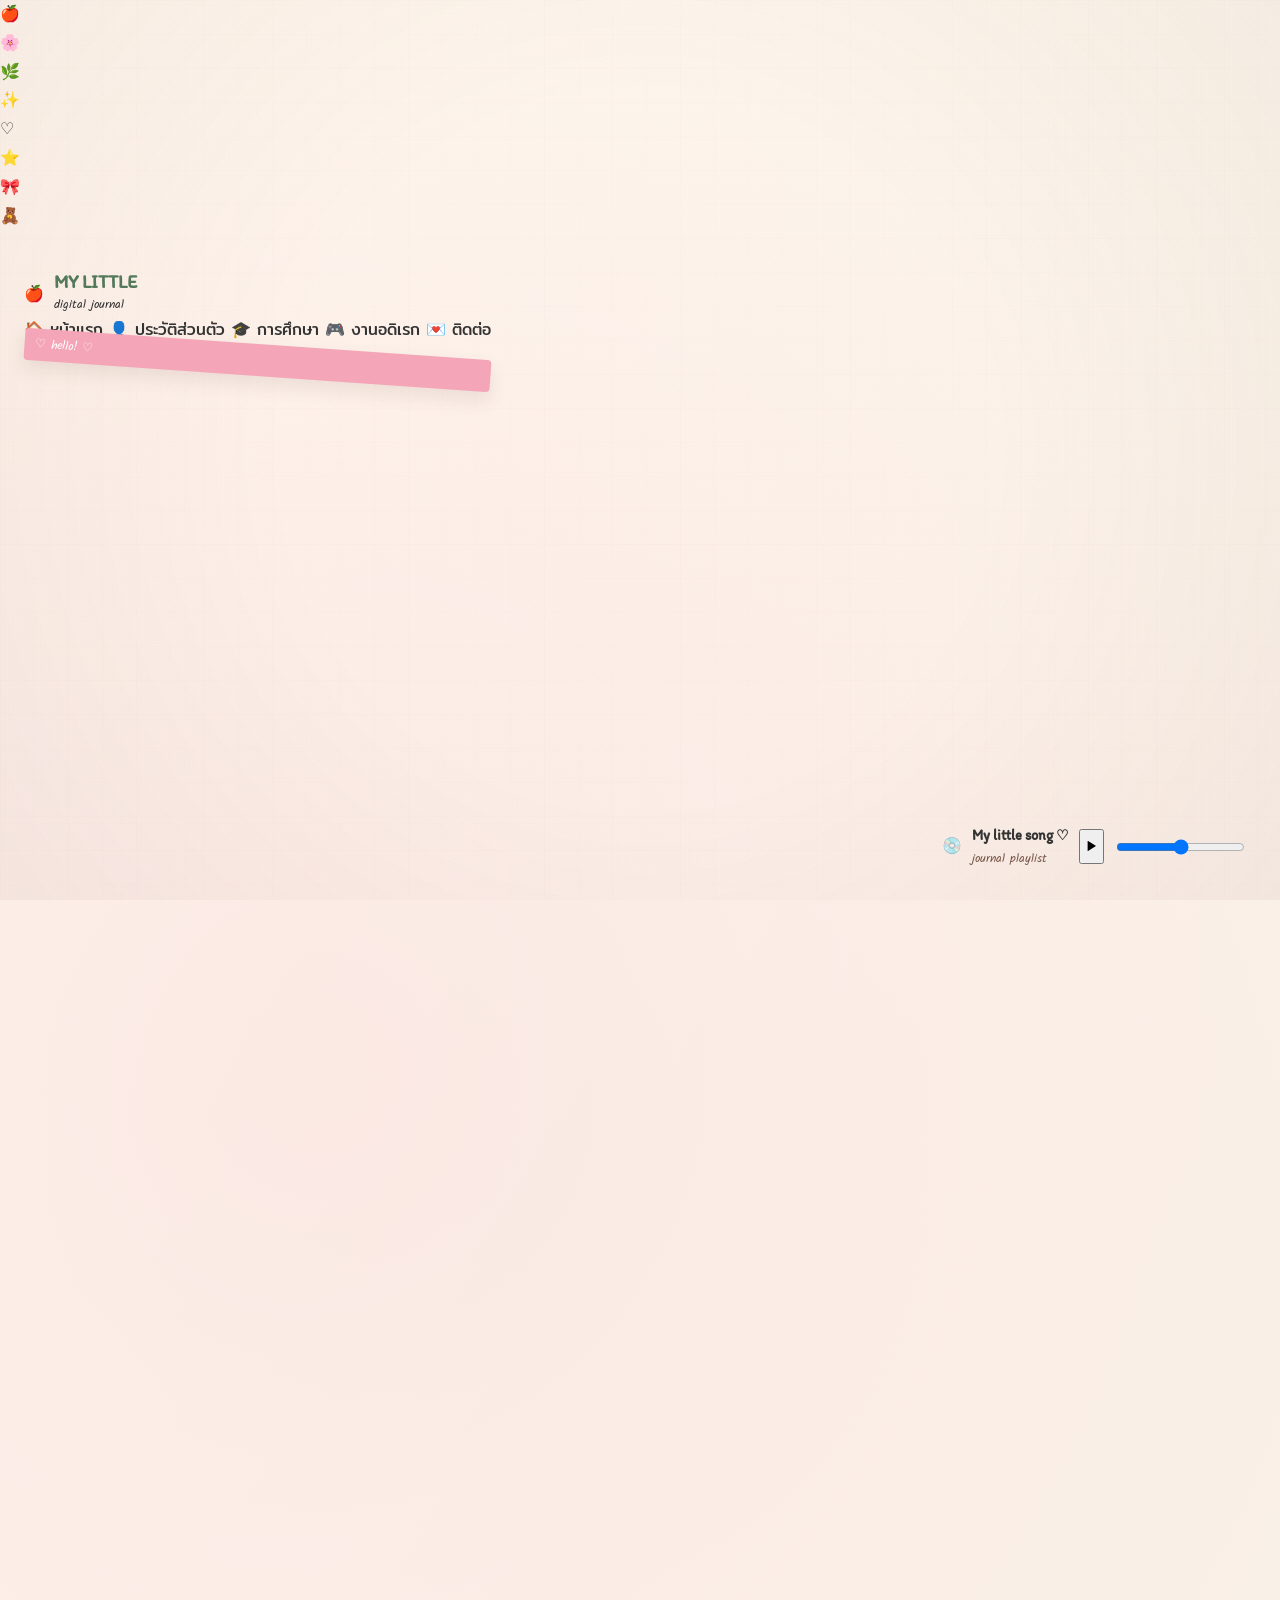
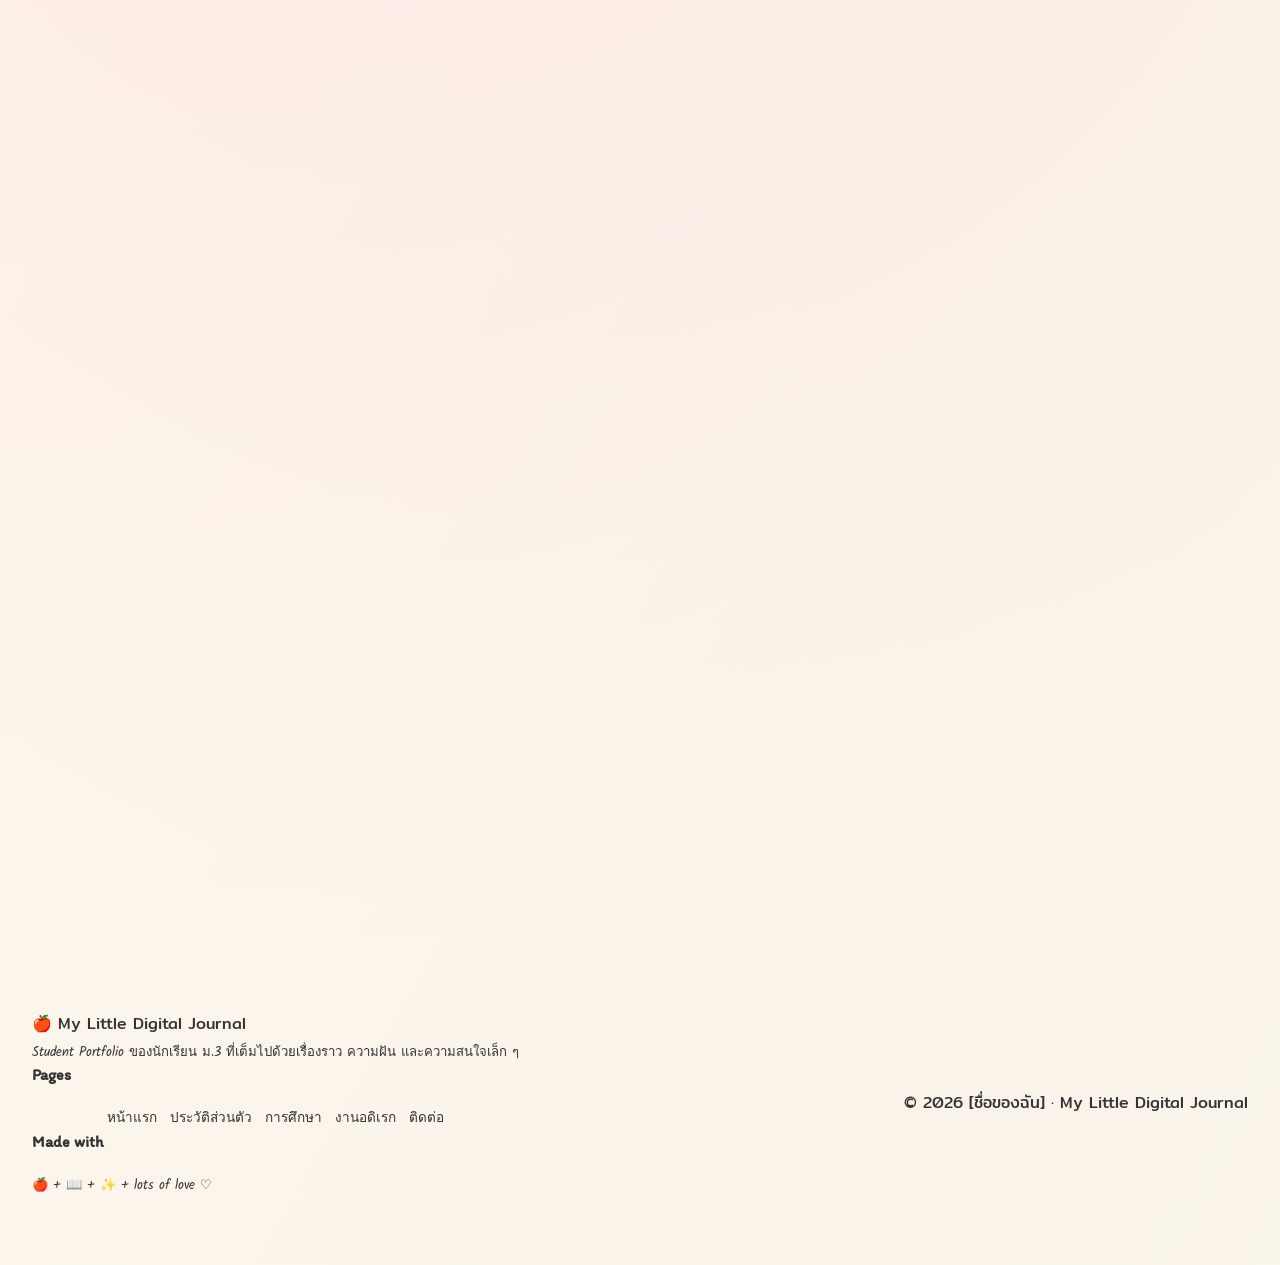
==== commit bf90dcd1: "Update index.html" ====
--- a/index.html
+++ b/index.html
@@ -2,304 +2,576 @@
 <html lang="th">
 <head>
     <meta charset="UTF-8">
-    <meta name="viewport" content="width=device-width, initial-scale=1.0">
-    <meta name="description" content="MY LITTLE DIGITAL JOURNAL - Student Portfolio">
-    <title>🍎 My Little Digital Journal</title>
-
+
+    <meta name="viewport"
+          content="width=device-width, initial-scale=1.0">
+
+    <meta name="description"
+          content="My Little Digital Journal - Student Portfolio">
+
+    <title>My Little Digital Journal 🍎</title>
+
+    <!-- Google Fonts -->
     <link rel="preconnect" href="https://fonts.googleapis.com">
     <link rel="preconnect" href="https://fonts.gstatic.com" crossorigin>
-    <link href="https://fonts.googleapis.com/css2?family=Itim&family=Kalam:wght@400;700&family=Mitr:wght@300;400;500;600&display=swap" rel="stylesheet">
+
+    <link href="https://fonts.googleapis.com/css2?family=Itim&family=Kalam:wght@400;700&family=Mitr:wght@300;400;500;600&display=swap"
+          rel="stylesheet">
 
     <link rel="stylesheet" href="style.css">
 </head>
 
-<body data-page="home">
-
-    <!-- =========================
+<body class="home-page">
+
+    <!-- =====================================================
          BACKGROUND DECORATIONS
-    ========================== -->
-    <div class="background-decoration" aria-hidden="true">
-        <span class="float-deco deco-apple">🍎</span>
-        <span class="float-deco deco-flower">🌸</span>
-        <span class="float-deco deco-leaf">🌿</span>
-        <span class="float-deco deco-sparkle">✨</span>
-        <span class="float-deco deco-heart">♡</span>
-        <span class="float-deco deco-star">⭐</span>
-        <span class="float-deco deco-ribbon">🎀</span>
-    </div>
-
-    <!-- =========================
-         APPLE CURSOR
-    ========================== -->
-    <div id="appleCursor" class="apple-cursor" aria-hidden="true">
-        <span class="cursor-leaf">◜</span>
-    </div>
-
-    <div id="particleLayer" class="particle-layer" aria-hidden="true"></div>
-
-    <!-- =========================
-         PAGE SHEET
-    ========================== -->
-    <main class="page-shell">
-
-        <!-- =========================
-             NAVIGATION
-        ========================== -->
-        <header class="site-header paper">
-            <div class="tape tape-top-left"></div>
-            <div class="paperclip">📎</div>
+    ====================================================== -->
+
+    <div class="paper-background"></div>
+
+    <div class="floating-decoration decoration-1">🍎</div>
+    <div class="floating-decoration decoration-2">🌸</div>
+    <div class="floating-decoration decoration-3">🌿</div>
+    <div class="floating-decoration decoration-4">✨</div>
+    <div class="floating-decoration decoration-5">♡</div>
+    <div class="floating-decoration decoration-6">⭐</div>
+    <div class="floating-decoration decoration-7">🎀</div>
+    <div class="floating-decoration decoration-8">🧸</div>
+
+    <!-- =====================================================
+         HEADER / NAVIGATION
+    ====================================================== -->
+
+    <header class="site-header">
+        <nav class="navbar container">
 
             <a href="index.html" class="brand">
-                <span class="brand-icon">🍎</span>
-                <span>
+                <span class="brand-apple">🍎</span>
+
+                <span class="brand-text">
                     <strong>MY LITTLE</strong>
-                    <small>DIGITAL JOURNAL</small>
+                    <small>digital journal</small>
                 </span>
             </a>
 
-            <button class="menu-toggle" id="menuToggle"
+            <button class="menu-toggle"
                     aria-label="เปิดเมนู"
                     aria-expanded="false">
-                ☰
+                <span></span>
+                <span></span>
+                <span></span>
             </button>
 
-            <nav class="main-nav" id="mainNav">
-                <a href="index.html" data-nav="home">หน้าแรก</a>
-                <a href="profile.html" data-nav="profile">ประวัติส่วนตัว</a>
-                <a href="education.html" data-nav="education">การศึกษา</a>
-                <a href="hobby.html" data-nav="hobby">งานอดิเรก</a>
-                <a href="contact.html" data-nav="contact">ติดต่อ</a>
-            </nav>
-
-            <span class="nav-sticker">hello! ✨</span>
-        </header>
-
-        <!-- =========================
-             HERO
-        ========================== -->
-        <section class="hero section-space">
-
-            <div class="hero-copy paper reveal slide-left">
-
-                <div class="tape tape-top-right"></div>
-                <span class="mini-label">📖 MY JOURNAL — 2026</span>
-
-                <!-- ✏️ แก้ชื่อของคุณตรงนี้ -->
-                <h1>
-                    Hello! I'm
-                    <span class="highlight-green">YOUR NAME</span>
-                    <span class="tiny-apple">🍎</span>
-                </h1>
-
-                <!-- ✏️ แก้คำโปรยของคุณตรงนี้ -->
-                <p class="hero-tagline">
-                    นักเรียน ม.3 คนหนึ่งที่กำลังเขียนเรื่องราว
-                    ของตัวเองทีละหน้า ✨
+            <div class="nav-menu">
+
+                <a href="index.html" class="nav-link active">
+                    <span>🏠</span>
+                    หน้าแรก
+                </a>
+
+                <a href="profile.html" class="nav-link">
+                    <span>👤</span>
+                    ประวัติส่วนตัว
+                </a>
+
+                <a href="education.html" class="nav-link">
+                    <span>🎓</span>
+                    การศึกษา
+                </a>
+
+                <a href="hobby.html" class="nav-link">
+                    <span>🎮</span>
+                    งานอดิเรก
+                </a>
+
+                <a href="contact.html" class="nav-link">
+                    <span>💌</span>
+                    ติดต่อ
+                </a>
+
+            </div>
+
+            <div class="nav-sticker">♡ hello! ♡</div>
+
+        </nav>
+    </header>
+
+
+    <!-- =====================================================
+         MAIN
+    ====================================================== -->
+
+    <main>
+
+        <!-- HERO -->
+
+        <section class="hero section">
+
+            <div class="container hero-grid">
+
+                <!-- HERO TEXT -->
+
+                <div class="hero-content reveal slide-left">
+
+                    <div class="mini-label">
+                        ✏️ MY DIGITAL JOURNAL
+                    </div>
+
+                    <p class="handwriting greeting">
+                        Hello, welcome to my little world! ♡
+                    </p>
+
+                    <h1>
+                        Hi! I'm
+                        <span class="name-highlight">
+                            [ชื่อของฉัน]
+                        </span>
+                        🍎
+                    </h1>
+
+                    <div class="hero-subtitle">
+                        นักเรียนชั้นมัธยมศึกษาปีที่ 3
+                    </div>
+
+                    <p class="hero-description">
+                        ยินดีต้อนรับเข้าสู่สมุด Journal ออนไลน์ของฉัน
+                        ที่รวบรวมเรื่องราวเกี่ยวกับตัวตน การเรียน
+                        งานอดิเรก ความสนใจ และสิ่งเล็ก ๆ
+                        ที่ทำให้แต่ละวันของฉันมีความหมาย
+                    </p>
+
+                    <div class="hero-tags">
+                        <span>🎀 Student</span>
+                        <span>📖 Journal</span>
+                        <span>✨ Creative</span>
+                    </div>
+
+                    <div class="hero-buttons">
+
+                        <a href="profile.html"
+                           class="btn btn-primary">
+                            <span>♡</span>
+                            รู้จักฉันมากขึ้น
+                            <span>→</span>
+                        </a>
+
+                        <a href="hobby.html"
+                           class="btn btn-secondary">
+                            🎮 ดูงานอดิเรกของฉัน
+                        </a>
+
+                    </div>
+
+                    <div class="hero-note paper-note rotate-left">
+                        <span class="pin">📌</span>
+                        <p class="handwriting">
+                            little things<br>
+                            make life special ✨
+                        </p>
+                    </div>
+
+                </div>
+
+
+                <!-- HERO PHOTO -->
+
+                <div class="hero-visual reveal slide-right">
+
+                    <div class="doodle-circle"></div>
+
+                    <div class="hero-polaroid polaroid rotate-right">
+
+                        <div class="photo-wrap">
+
+                            <img
+                                src="images/profile.jpg"
+                                alt="รูปโปรไฟล์ของฉัน"
+                                class="safe-image"
+                            >
+
+                            <div class="photo-placeholder">
+                                🍎
+                                <span>YOUR PHOTO</span>
+                            </div>
+
+                        </div>
+
+                        <div class="polaroid-caption">
+                            <strong>[ชื่อเล่น]</strong>
+                            <span class="handwriting">
+                                that's me! ♡
+                            </span>
+                        </div>
+
+                    </div>
+
+                    <div class="sticker sticker-star">
+                        ⭐
+                    </div>
+
+                    <div class="sticker sticker-apple">
+                        🍎
+                    </div>
+
+                    <div class="sticker sticker-flower">
+                        🌸
+                    </div>
+
+                    <div class="tape tape-photo"></div>
+
+                    <div class="floating-note">
+                        <span class="handwriting">
+                            nice to meet you!
+                        </span>
+                    </div>
+
+                </div>
+
+            </div>
+
+        </section>
+
+
+        <!-- QUICK INTRO -->
+
+        <section class="section intro-section">
+
+            <div class="container">
+
+                <div class="section-heading reveal">
+
+                    <span class="section-kicker">
+                        ✿ a little introduction ✿
+                    </span>
+
+                    <h2>
+                        เปิดสมุดของฉันกันเถอะ 📖
+                    </h2>
+
+                    <p>
+                        ทุกหน้ามีเรื่องราวเล็ก ๆ ที่เป็นตัวฉัน
+                    </p>
+
+                </div>
+
+
+                <div class="journal-grid">
+
+                    <article class="journal-card card-green reveal slide-up">
+
+                        <div class="card-number">01</div>
+
+                        <div class="card-icon">
+                            👤
+                        </div>
+
+                        <h3>About Me</h3>
+
+                        <p>
+                            ทำความรู้จักกับฉัน
+                            ตัวตน ความชอบ และเรื่องราวต่าง ๆ
+                            ที่เป็นส่วนหนึ่งของฉัน
+                        </p>
+
+                        <a href="profile.html"
+                           class="text-link">
+                            เปิดหน้านี้ →
+                        </a>
+
+                    </article>
+
+
+                    <article class="journal-card card-pink reveal slide-up delay-1">
+
+                        <div class="card-number">02</div>
+
+                        <div class="card-icon">
+                            🎓
+                        </div>
+
+                        <h3>Education</h3>
+
+                        <p>
+                            บันทึกเส้นทางการเรียนรู้
+                            ตั้งแต่ประถมศึกษาจนถึงปัจจุบัน
+                        </p>
+
+                        <a href="education.html"
+                           class="text-link">
+                            เปิดหน้านี้ →
+                        </a>
+
+                    </article>
+
+
+                    <article class="journal-card card-blue reveal slide-up delay-2">
+
+                        <div class="card-number">03</div>
+
+                        <div class="card-icon">
+                            🎮
+                        </div>
+
+                        <h3>My Hobbies</h3>
+
+                        <p>
+                            สิ่งที่ฉันชอบทำในเวลาว่าง
+                            ความสนใจ เพลง เกม กีฬา และอีกมากมาย
+                        </p>
+
+                        <a href="hobby.html"
+                           class="text-link">
+                            เปิดหน้านี้ →
+                        </a>
+
+                    </article>
+
+
+                    <article class="journal-card card-yellow reveal slide-up delay-3">
+
+                        <div class="card-number">04</div>
+
+                        <div class="card-icon">
+                            💌
+                        </div>
+
+                        <h3>Contact</h3>
+
+                        <p>
+                            หากต้องการพูดคุยหรือรู้จักกันมากขึ้น
+                            สามารถติดต่อฉันได้ที่นี่
+                        </p>
+
+                        <a href="contact.html"
+                           class="text-link">
+                            เปิดหน้านี้ →
+                        </a>
+
+                    </article>
+
+                </div>
+
+            </div>
+
+        </section>
+
+
+        <!-- MINI GALLERY -->
+
+        <section class="section gallery-section">
+
+            <div class="container">
+
+                <div class="section-heading reveal">
+
+                    <span class="section-kicker">
+                        📸 little memories
+                    </span>
+
+                    <h2>
+                        บางหน้าจากสมุดของฉัน
+                    </h2>
+
+                </div>
+
+
+                <div class="memory-grid">
+
+                    <div class="memory-photo memory-large reveal">
+
+                        <div class="tape tape-top"></div>
+
+                        <img
+                            src="images/gallery-1.jpg"
+                            alt="ภาพความทรงจำที่ 1"
+                            class="safe-image"
+                        >
+
+                        <div class="photo-placeholder">
+                            🌸
+                            <span>MEMORY PHOTO</span>
+                        </div>
+
+                        <span class="memory-caption handwriting">
+                            favorite moment ♡
+                        </span>
+
+                    </div>
+
+
+                    <div class="memory-photo memory-small rotate-left reveal">
+
+                        <img
+                            src="images/gallery-2.jpg"
+                            alt="ภาพความทรงจำที่ 2"
+                            class="safe-image"
+                        >
+
+                        <div class="photo-placeholder">
+                            ✨
+                            <span>PHOTO</span>
+                        </div>
+
+                    </div>
+
+
+                    <div class="memory-note paper-note rotate-right reveal">
+
+                        <span class="big-quote">“</span>
+
+                        <p class="handwriting">
+                            Keep learning.<br>
+                            Keep growing.<br>
+                            Keep smiling. ♡
+                        </p>
+
+                        <span class="note-flower">🌿</span>
+
+                    </div>
+
+                </div>
+
+            </div>
+
+        </section>
+
+
+        <!-- CTA -->
+
+        <section class="section final-cta">
+
+            <div class="container">
+
+                <div class="cta-paper reveal scale-in">
+
+                    <div class="cta-decoration">🍎</div>
+                    <div class="cta-decoration cta-two">✨</div>
+
+                    <span class="section-kicker">
+                        ♡ END OF THIS PAGE ♡
+                    </span>
+
+                    <h2>
+                        แล้วพบกันในหน้าถัดไป!
+                    </h2>
+
+                    <p class="handwriting">
+                        มีอีกหลายเรื่องราวรอให้คุณเปิดอ่าน...
+                    </p>
+
+                    <a href="profile.html"
+                       class="btn btn-primary">
+                        เปิด Journal ต่อ →
+                    </a>
+
+                </div>
+
+            </div>
+
+        </section>
+
+    </main>
+
+
+    <!-- =====================================================
+         FOOTER
+    ====================================================== -->
+
+    <footer class="site-footer">
+
+        <div class="container footer-grid">
+
+            <div>
+
+                <div class="footer-brand">
+                    🍎 My Little Digital Journal
+                </div>
+
+                <p>
+                    Student Portfolio ของนักเรียน ม.3
+                    ที่เต็มไปด้วยเรื่องราว ความฝัน
+                    และความสนใจเล็ก ๆ
                 </p>
 
-                <!-- ✏️ แก้ข้อความแนะนำตัวตรงนี้ -->
-                <p class="hero-description">
-                    ยินดีต้อนรับเข้าสู่สมุด Journal เล็ก ๆ ของฉัน
-                    ที่รวมเรื่องราว ความสนใจ งานอดิเรก การเรียน
-                    และสิ่งต่าง ๆ ที่ฉันภูมิใจเอาไว้ในที่เดียว
+            </div>
+
+            <div>
+
+                <h4>Pages</h4>
+
+                <div class="footer-links">
+                    <a href="index.html">หน้าแรก</a>
+                    <a href="profile.html">ประวัติส่วนตัว</a>
+                    <a href="education.html">การศึกษา</a>
+                    <a href="hobby.html">งานอดิเรก</a>
+                    <a href="contact.html">ติดต่อ</a>
+                </div>
+
+            </div>
+
+            <div>
+
+                <h4>Made with</h4>
+
+                <p class="handwriting footer-love">
+                    🍎 + 📖 + ✨ + lots of love ♡
                 </p>
 
-                <div class="badge-row">
-                    <span class="sticker badge-green">🎒 Student</span>
-                    <span class="sticker badge-pink">🌷 M.3</span>
-                    <span class="sticker badge-yellow">✨ Dreamer</span>
-                </div>
-
-                <div class="hero-buttons">
-                    <a href="profile.html" class="journal-btn primary-btn">
-                        <span>รู้จักฉันมากขึ้น</span>
-                        <b>→</b>
-                    </a>
-
-                    <a href="hobby.html" class="journal-btn secondary-btn">
-                        <span>ดูงานอดิเรกของฉัน</span>
-                        <b>→</b>
-                    </a>
-                </div>
-
-                <div class="hand-note">
-                    <span>✎ little note</span>
-                    <p>“ทุกหน้าคือเรื่องราว<br>ที่ฉันกำลังเขียนอยู่”</p>
-                </div>
-
-                <div class="doodle doodle-home">✦ ♡ ✧</div>
-            </div>
-
-            <div class="hero-visual reveal slide-right">
-
-                <div class="photo-scene">
-
-                    <span class="scene-sticker sticker-one">🍎</span>
-                    <span class="scene-sticker sticker-two">🌸</span>
-                    <span class="scene-sticker sticker-three">✨</span>
-
-                    <div class="polaroid main-polaroid">
-                        <div class="photo-tape"></div>
-
-                        <!-- ✏️ ใส่รูป Profile ของคุณตรงนี้ -->
-                        <img
-                            src="images/profile.jpg"
-                            alt="รูปโปรไฟล์ของนักเรียน"
-                            class="safe-image"
-                            data-placeholder="profile"
-                        >
-
-                        <div class="polaroid-caption">
-                            <strong>that's me! ♡</strong>
-                            <span>my little corner</span>
-                        </div>
-                    </div>
-
-                    <div class="mini-note note-yellow">
-                        <span>🌱 currently</span>
-                        <strong>growing & learning</strong>
-                    </div>
-
-                    <div class="stamp">
-                        <span>★</span>
-                        <small>JOURNAL</small>
-                        <span>2026</span>
-                    </div>
-                </div>
-
-            </div>
-        </section>
-
-        <!-- =========================
-             QUICK JOURNAL
-        ========================== -->
-        <section class="section-space">
-            <div class="section-heading reveal slide-up">
-                <span class="section-number">01</span>
-                <div>
-                    <span class="eyebrow">a little peek</span>
-                    <h2>เปิดดูสมุดของฉันกัน ♡</h2>
-                </div>
-            </div>
-
-            <div class="journal-grid">
-
-                <article class="note-card paper green-paper reveal slide-up delay-1">
-                    <span class="paperclip-small">📎</span>
-                    <span class="card-icon">🌿</span>
-                    <span class="mini-label">ABOUT ME</span>
-                    <h3>เรื่องราวของฉัน</h3>
-                    <p>
-                        มาทำความรู้จักตัวฉันให้มากขึ้น
-                        ผ่านหน้าประวัติส่วนตัวเล็ก ๆ นี้
-                    </p>
-                    <a href="profile.html" class="text-link">เปิดหน้า Profile →</a>
-                </article>
-
-                <article class="note-card paper pink-paper reveal slide-up delay-2">
-                    <span class="card-icon">🎓</span>
-                    <span class="mini-label">SCHOOL LIFE</span>
-                    <h3>เส้นทางการเรียน</h3>
-                    <p>
-                        เรื่องราวการเรียนรู้ตั้งแต่วันแรก
-                        จนถึงการเดินทางในช่วง ม.3
-                    </p>
-                    <a href="education.html" class="text-link">ดูการศึกษา →</a>
-                </article>
-
-                <article class="note-card paper yellow-paper reveal slide-up delay-3">
-                    <span class="card-icon">🎨</span>
-                    <span class="mini-label">MY FAVORITES</span>
-                    <h3>สิ่งที่ฉันชอบ</h3>
-                    <p>
-                        งานอดิเรก เพลง เกม รูปภาพ
-                        และสิ่งเล็ก ๆ ที่ทำให้ฉันมีความสุข
-                    </p>
-                    <a href="hobby.html" class="text-link">ดูงานอดิเรก →</a>
-                </article>
-
-            </div>
-        </section>
-
-        <!-- =========================
-             LITTLE MESSAGE
-        ========================== -->
-        <section class="quote-section paper reveal scale-in">
-            <div class="tape tape-left"></div>
-
-            <span class="quote-mark">“</span>
-
-            <div>
-                <span class="eyebrow">today's little thought</span>
-                <h2>“ไม่ต้องสมบูรณ์แบบทุกหน้า<br>แค่เป็นเรื่องราวของเราก็พอ”</h2>
-                <p class="handwritten">— written somewhere in my journal ♡</p>
-            </div>
-
-            <span class="quote-flower">🌼</span>
-        </section>
-
-        <!-- =========================
-             FOOTER
-        ========================== -->
-        <footer class="site-footer paper">
-            <div>
-                <strong>🍎 MY LITTLE DIGITAL JOURNAL</strong>
-                <p>My little story, one page at a time. ♡</p>
-            </div>
-
-            <div class="footer-links">
-                <a href="index.html">Home</a>
-                <a href="profile.html">Profile</a>
-                <a href="education.html">Education</a>
-                <a href="hobby.html">Hobby</a>
-                <a href="contact.html">Contact</a>
-            </div>
-
-            <div class="footer-stamp">MADE WITH ♡</div>
-        </footer>
-
-    </main>
-
-    <!-- =========================
+            </div>
+
+        </div>
+
+        <div class="footer-bottom">
+            © 2026 [ชื่อของฉัน] · My Little Digital Journal
+        </div>
+
+    </footer>
+
+
+    <!-- =====================================================
          MUSIC PLAYER
-    ========================== -->
-    <div class="music-player paper" id="musicPlayer">
-
-        <div class="music-cd" id="musicCd">
+    ====================================================== -->
+
+    <div class="music-player">
+
+        <audio id="backgroundMusic"
+               loop
+               preload="metadata">
+
+            <source src="music/music.mp3"
+                    type="audio/mpeg">
+
+        </audio>
+
+        <div class="record">
             💿
         </div>
 
         <div class="music-info">
-            <strong>my little soundtrack 🎵</strong>
-            <span id="musicStatus">Paused</span>
+            <strong>My little song ♡</strong>
+            <span>journal playlist</span>
         </div>
 
-        <button id="playMusic" class="music-control" aria-label="เล่นเพลง">
+        <button id="musicToggle"
+                class="music-button"
+                aria-label="เปิดเพลง">
             ▶
         </button>
 
-        <button id="pauseMusic" class="music-control" aria-label="หยุดเพลง">
-            ❚❚
-        </button>
-
-        <label class="volume-wrap" aria-label="ระดับเสียง">
-            🔊
-            <input
-                type="range"
-                id="volumeControl"
-                min="0"
-                max="1"
-                step="0.05"
-                value="0.5"
-            >
-        </label>
-
-        <!-- ✏️ ใส่เพลงของคุณที่ music/music.mp3 -->
-        <audio id="backgroundMusic" loop preload="metadata">
-            <source src="music/music.mp3" type="audio/mpeg">
-        </audio>
+        <input
+            type="range"
+            id="volumeControl"
+            min="0"
+            max="1"
+            step="0.01"
+            value="0.5"
+            aria-label="ระดับเสียง"
+        >
+
     </div>
 
+
     <script src="script.js"></script>
+
 </body>
 </html>
--- a/style.css
+++ b/style.css
@@ -1,43 +1,44 @@
-@import url('https://fonts.googleapis.com/css2?family=Itim&family=Kalam:wght@400;700&family=Mitr:wght@300;400;500;600&display=swap');
-
+/* =========================================================
+   MY LITTLE DIGITAL JOURNAL
+   JOURNAL × SCRAPBOOK × CUTE × INTERACTIVE
+========================================================= */
 
 /* =========================================================
    ROOT
 ========================================================= */
 
 :root {
-
     --paper: #fffdf5;
     --cream: #f3e7d3;
-
     --pink: #f4a6b8;
     --coral: #f27d72;
     --mustard: #f6c945;
     --sage: #9bbf9a;
     --sky: #8ec9e8;
     --lavender: #b9a7d9;
-
     --brown: #795548;
     --ink: #333333;
     --white: #ffffff;
 
-    --shadow:
-        5px 7px 0 rgba(121, 85, 72, 0.13);
-
-    --soft-shadow:
-        0 15px 35px rgba(121, 85, 72, 0.13);
-
-    --radius: 18px;
-}
-
+    --green-dark: #52795a;
+    --green-soft: #e7f0df;
+    --pink-soft: #fae4e9;
+    --blue-soft: #e1f0f7;
+    --yellow-soft: #fff3c7;
+    --lavender-soft: #eee8f7;
+
+    --shadow: 0 15px 30px rgba(121, 85, 72, 0.13);
+    --shadow-small: 0 8px 18px rgba(121, 85, 72, 0.12);
+
+    --radius: 22px;
+    --ease: cubic-bezier(.2, .8, .2, 1);
+}
 
 /* =========================================================
    RESET
 ========================================================= */
 
 * {
-    margin: 0;
-    padding: 0;
     box-sizing: border-box;
 }
 
@@ -46,45 +47,77 @@
 }
 
 body {
-
+    margin: 0;
     min-height: 100vh;
-
     color: var(--ink);
-
-    font-family: 'Mitr', sans-serif;
-
-    background-color: var(--cream);
+    font-family: "Mitr", sans-serif;
+    line-height: 1.8;
+    overflow-x: hidden;
+
+    background:
+        radial-gradient(circle at 10% 15%, rgba(244,166,184,.18), transparent 22%),
+        radial-gradient(circle at 90% 20%, rgba(142,201,232,.18), transparent 25%),
+        radial-gradient(circle at 30% 90%, rgba(155,191,154,.16), transparent 24%),
+        linear-gradient(
+            120deg,
+            #fffaf0,
+            #f9f3e9,
+            #fffdf5,
+            #f7f1e5
+        );
+
+    background-size: 250% 250%;
+    animation: backgroundMove 22s ease infinite;
+}
+
+body::before {
+    content: "";
+    position: fixed;
+    inset: 0;
+    z-index: -2;
+    pointer-events: none;
+    opacity: .28;
 
     background-image:
-        linear-gradient(
-            rgba(255,255,255,.42) 1px,
-            transparent 1px
-        ),
-        linear-gradient(
-            90deg,
-            rgba(121,85,72,.035) 1px,
-            transparent 1px
-        ),
+        radial-gradient(rgba(121,85,72,.13) .7px, transparent .7px),
+        linear-gradient(rgba(121,85,72,.035) 1px, transparent 1px),
+        linear-gradient(90deg, rgba(121,85,72,.035) 1px, transparent 1px);
+
+    background-size:
+        9px 9px,
+        34px 34px,
+        34px 34px;
+}
+
+body::after {
+    content: "";
+    position: fixed;
+    inset: 0;
+    z-index: -3;
+    pointer-events: none;
+    background:
         radial-gradient(
-            circle at 20% 10%,
-            rgba(244,166,184,.18),
-            transparent 25%
-        ),
-        radial-gradient(
-            circle at 90% 70%,
-            rgba(155,191,154,.18),
-            transparent 28%
+            circle at center,
+            transparent 45%,
+            rgba(121,85,72,.06) 100%
         );
-
-    background-size:
-        26px 26px,
-        26px 26px,
-        auto,
-        auto;
-
-    overflow-x: hidden;
-
-    cursor: default;
+}
+
+/* =========================================================
+   TYPOGRAPHY
+========================================================= */
+
+h1,
+h2,
+h3,
+h4 {
+    margin-top: 0;
+    line-height: 1.3;
+    font-family: "Itim", "Mitr", sans-serif;
+}
+
+p {
+    margin-top: 0;
 }
 
 a {
@@ -92,3158 +125,1977 @@
     text-decoration: none;
 }
 
-img {
-    max-width: 100%;
+button,
+input {
+    font: inherit;
+}
+
+.handwritten {
+    font-family: "Kalam", cursive;
+}
+
+.eyebrow {
+    display: inline-block;
+    margin-bottom: 6px;
+    color: var(--green-dark);
+    font-family: "Kalam", cursive;
+    font-size: .95rem;
+    font-weight: 700;
+    letter-spacing: .04em;
+}
+
+.highlight-green {
+    color: var(--green-dark);
+    position: relative;
+    display: inline-block;
+}
+
+.highlight-green::after {
+    content: "";
+    position: absolute;
+    z-index: -1;
+    left: -4px;
+    right: -4px;
+    bottom: 2px;
+    height: 12px;
+    border-radius: 50%;
+    background: rgba(246,201,69,.45);
+    transform: rotate(-2deg);
+}
+
+/* =========================================================
+   LAYOUT
+========================================================= */
+
+.page-shell {
+    width: min(1180px, calc(100% - 32px));
+    margin: 0 auto;
+    position: relative;
+    z-index: 2;
+}
+
+.section-space {
+    margin-top: 80px;
+}
+
+.paper {
+    position: relative;
+    background:
+        linear-gradient(
+            rgba(255,255,255,.55),
+            rgba(255,255,255,.55)
+        ),
+        var(--paper);
+
+    border: 1px solid rgba(121,85,72,.13);
+    border-radius: var(--radius);
+
+    box-shadow: var(--shadow);
+}
+
+.paper::before {
+    content: "";
+    position: absolute;
+    inset: 8px;
+    border: 1.5px dashed rgba(121,85,72,.13);
+    border-radius: calc(var(--radius) - 8px);
+    pointer-events: none;
+}
+
+/* =========================================================
+   HEADER / NAV
+========================================================= */
+
+.site-header {
+    min-height: 90px;
+    margin-top: 28px;
+    padding: 15px 24px;
+
+    display: flex;
+    align-items: center;
+    gap: 20px;
+
+    position: sticky;
+    top: 16px;
+    z-index: 1000;
+}
+
+.brand {
+    display: flex;
+    align-items: center;
+    gap: 10px;
+    flex-shrink: 0;
+}
+
+.brand-icon {
+    width: 48px;
+    height: 48px;
+
+    display: grid;
+    place-items: center;
+
+    background: var(--pink-soft);
+    border-radius: 50%;
+    font-size: 1.7rem;
+
+    transform: rotate(-7deg);
+    box-shadow: var(--shadow-small);
+}
+
+.brand strong,
+.brand small {
     display: block;
 }
 
-button,
-a {
-    -webkit-tap-highlight-color: transparent;
-}
-
-
-/* =========================================================
-   CUSTOM CLOVER CURSOR
-========================================================= */
-
-body,
-a,
-button {
-    cursor: url("data:image/svg+xml,%3Csvg xmlns='http://www.w3.org/2000/svg' width='32' height='32' viewBox='0 0 32 32'%3E%3Ctext y='25' font-size='23'%3E🍀%3C/text%3E%3C/svg%3E") 4 4, auto;
-}
-
-
-/* =========================================================
-   MOUSE TRAIL
-========================================================= */
-
-.mouse-trail {
-
+.brand strong {
+    font-family: "Itim", sans-serif;
+    font-size: 1.15rem;
+    line-height: 1;
+    color: var(--green-dark);
+}
+
+.brand small {
+    margin-top: 3px;
+    font-family: "Kalam", cursive;
+    font-size: .72rem;
+}
+
+.main-nav {
+    margin-left: auto;
+    display: flex;
+    align-items: center;
+    gap: 5px;
+}
+
+.main-nav a {
+    padding: 9px 13px;
+    border-radius: 13px;
+
+    font-size: .9rem;
+    position: relative;
+
+    transition:
+        transform .25s var(--ease),
+        background .25s ease,
+        color .25s ease;
+}
+
+.main-nav a::after {
+    content: "✦";
+    position: absolute;
+    left: 50%;
+    bottom: -9px;
+    transform: translateX(-50%) scale(0);
+    font-size: .55rem;
+    color: var(--pink);
+    transition: transform .2s ease;
+}
+
+.main-nav a:hover {
+    background: var(--green-soft);
+    color: var(--green-dark);
+    transform: translateY(-2px) rotate(-1deg);
+}
+
+.main-nav a:hover::after,
+.main-nav a.active::after {
+    transform: translateX(-50%) scale(1);
+}
+
+.main-nav a.active {
+    background: var(--yellow-soft);
+    color: var(--brown);
+}
+
+.nav-sticker {
+    padding: 5px 11px;
+    background: var(--pink);
+    color: var(--white);
+
+    font-family: "Kalam", cursive;
+    font-size: .75rem;
+
+    transform: rotate(4deg);
+    box-shadow: var(--shadow-small);
+    border-radius: 4px;
+}
+
+.paperclip {
+    position: absolute;
+    left: 13px;
+    top: -12px;
+    font-size: 1.5rem;
+    transform: rotate(-15deg);
+}
+
+.menu-toggle {
+    display: none;
+    border: 0;
+    background: var(--yellow-soft);
+    border-radius: 13px;
+    padding: 7px 11px;
+    cursor: pointer;
+    font-size: 1.3rem;
+}
+
+/* =========================================================
+   TAPE
+========================================================= */
+
+.tape {
+    position: absolute;
+    width: 90px;
+    height: 25px;
+    background: rgba(246,201,69,.55);
+    opacity: .85;
+    pointer-events: none;
+    z-index: 10;
+}
+
+.tape-top-left {
+    top: -13px;
+    left: 75px;
+    transform: rotate(-4deg);
+}
+
+.tape-top-right {
+    top: -12px;
+    right: 65px;
+    transform: rotate(5deg);
+    background: rgba(142,201,232,.55);
+}
+
+.tape-left {
+    left: -32px;
+    top: 45%;
+    transform: rotate(-90deg);
+}
+
+.tape-right {
+    right: -32px;
+    top: 45%;
+    transform: rotate(90deg);
+}
+
+/* =========================================================
+   BACKGROUND DECORATION
+========================================================= */
+
+.background-decoration {
     position: fixed;
-
+    inset: 0;
+    z-index: 0;
     pointer-events: none;
-
+    overflow: hidden;
+}
+
+.float-deco {
+    position: absolute;
+    opacity: .55;
+    pointer-events: none;
+    user-select: none;
+    animation: floatAround 7s ease-in-out infinite;
+}
+
+.deco-apple {
+    top: 17%;
+    left: 2%;
+    font-size: 2.2rem;
+}
+
+.deco-flower {
+    top: 37%;
+    right: 3%;
+    font-size: 2rem;
+    animation-delay: -2s;
+}
+
+.deco-leaf {
+    bottom: 22%;
+    left: 4%;
+    font-size: 2.4rem;
+    animation-delay: -4s;
+}
+
+.deco-sparkle {
+    top: 11%;
+    right: 15%;
+    font-size: 1.6rem;
+    animation-delay: -1s;
+}
+
+.deco-heart {
+    bottom: 12%;
+    right: 8%;
+    font-size: 2.1rem;
+    animation-delay: -3s;
+}
+
+.deco-star {
+    top: 62%;
+    right: 1%;
+    font-size: 1.7rem;
+    animation-delay: -5s;
+}
+
+/* =========================================================
+   APPLE CURSOR
+========================================================= */
+
+.apple-cursor {
+    position: fixed;
+    width: 25px;
+    height: 25px;
+
+    border-radius: 48% 52% 48% 52%;
+    background: var(--coral);
+
+    pointer-events: none;
     z-index: 9999;
 
-    font-size: 16px;
-
-    transform: translate(-50%, -50%);
-
-    animation: trailPop .8s ease-out forwards;
-}
-
-@keyframes trailPop {
-
-    0% {
-        opacity: 1;
-        transform:
-            translate(-50%, -50%)
-            scale(1)
-            rotate(0deg);
-    }
-
-    100% {
-        opacity: 0;
-        transform:
-            translate(-50%, -80%)
-            scale(.35)
-            rotate(25deg);
-    }
-}
-
-
-/* =========================================================
-   NAVIGATION
-========================================================= */
-
-.site-header {
-
-    position: sticky;
-
-    top: 14px;
-
-    z-index: 500;
-
-    width: min(1180px, calc(100% - 30px));
-
-    margin: 14px auto 0;
-}
-
-.navbar {
+    transform:
+        translate(-4px, -4px)
+        rotate(-10deg);
+
+    box-shadow:
+        0 4px 9px rgba(121,85,72,.2),
+        inset -3px -4px 0 rgba(255,255,255,.15);
+
+    display: none;
+}
+
+.apple-cursor::before {
+    content: "";
+    position: absolute;
+    width: 10px;
+    height: 7px;
+    left: 16px;
+    top: -4px;
+    border-radius: 100% 0;
+    background: var(--sage);
+    transform: rotate(-20deg);
+}
+
+.cursor-leaf {
+    position: absolute;
+    left: 17px;
+    top: -7px;
+    color: var(--green-dark);
+    font-size: .8rem;
+    transform: rotate(25deg);
+}
+
+.cursor-enabled .apple-cursor {
+    display: block;
+}
+
+.cursor-enabled body,
+.cursor-enabled a,
+.cursor-enabled button,
+.cursor-enabled input {
+    cursor: none;
+}
+
+.particle-layer {
+    position: fixed;
+    inset: 0;
+    pointer-events: none;
+    z-index: 9998;
+}
+
+.cursor-particle {
+    position: fixed;
+    pointer-events: none;
+    user-select: none;
+
+    font-size: 13px;
+    animation: particleFade .75s ease-out forwards;
+}
+
+/* =========================================================
+   HERO
+========================================================= */
+
+.hero {
+    min-height: 610px;
+
+    display: grid;
+    grid-template-columns: 1.02fr .98fr;
+    gap: 45px;
+    align-items: center;
+}
+
+.hero-copy {
+    padding: 55px 45px 48px;
+    transform: rotate(-1deg);
+}
+
+.hero-copy h1 {
+    margin: 13px 0 16px;
+    font-size: clamp(3rem, 6vw, 5.3rem);
+    color: var(--brown);
+}
+
+.tiny-apple {
+    font-size: .65em;
+    display: inline-block;
+    transform: rotate(8deg);
+}
+
+.hero-tagline {
+    max-width: 620px;
+    font-size: 1.18rem;
+    font-weight: 500;
+}
+
+.hero-description {
+    color: #665a55;
+    max-width: 600px;
+}
+
+.badge-row {
+    display: flex;
+    flex-wrap: wrap;
+    gap: 10px;
+    margin: 23px 0;
+}
+
+.sticker {
+    display: inline-block;
+    padding: 5px 13px;
+    border-radius: 7px;
+
+    font-family: "Kalam", cursive;
+    font-size: .85rem;
+
+    box-shadow: var(--shadow-small);
+}
+
+.badge-green {
+    background: var(--sage);
+    color: white;
+    transform: rotate(-3deg);
+}
+
+.badge-pink {
+    background: var(--pink);
+    color: white;
+    transform: rotate(3deg);
+}
+
+.badge-yellow {
+    background: var(--mustard);
+    color: var(--brown);
+    transform: rotate(-2deg);
+}
+
+.hero-buttons {
+    display: flex;
+    flex-wrap: wrap;
+    gap: 12px;
+}
+
+.journal-btn {
+    min-height: 48px;
+    padding: 10px 18px;
+
+    display: inline-flex;
+    align-items: center;
+    gap: 13px;
+
+    border-radius: 14px;
+    font-weight: 500;
 
     position: relative;
-
-    min-height: 74px;
-
-    padding: 13px 18px;
-
-    display: flex;
-
-    align-items: center;
-
-    justify-content: space-between;
-
-    gap: 20px;
-
-    background: rgba(255,253,245,.95);
-
-    border:
-        2px solid
-        rgba(121,85,72,.18);
-
-    border-radius: 17px;
-
-    transform: rotate(-.3deg);
-
-    backdrop-filter: blur(8px);
-}
-
-.navbar::before {
-
+    overflow: hidden;
+
+    transition:
+        transform .25s var(--ease),
+        box-shadow .25s ease;
+}
+
+.journal-btn::before {
     content: "";
-
-    position: absolute;
-
-    width: 95px;
-    height: 20px;
-
-    top: -12px;
+    position: absolute;
+    inset: 0;
+    background: linear-gradient(
+        110deg,
+        transparent 20%,
+        rgba(255,255,255,.55) 45%,
+        transparent 70%
+    );
+    transform: translateX(-130%);
+    transition: transform .6s ease;
+}
+
+.journal-btn:hover::before {
+    transform: translateX(130%);
+}
+
+.journal-btn:hover {
+    transform: translateY(-5px) rotate(-1deg) scale(1.02);
+}
+
+.journal-btn:active {
+    transform: translateY(1px) scale(.97);
+}
+
+.primary-btn {
+    color: white;
+    background: var(--green-dark);
+    box-shadow: 0 8px 0 rgba(82,121,90,.2);
+}
+
+.secondary-btn {
+    background: var(--yellow-soft);
+    color: var(--brown);
+    box-shadow: 0 8px 0 rgba(246,201,69,.25);
+}
+
+.hand-note {
+    width: 190px;
+    padding: 12px 15px;
+    margin-top: 28px;
+
+    background: var(--yellow-soft);
+    box-shadow: var(--shadow-small);
+
+    transform: rotate(3deg);
+}
+
+.hand-note span {
+    font-family: "Kalam", cursive;
+    color: var(--brown);
+}
+
+.hand-note p {
+    margin: 3px 0 0;
+    font-family: "Kalam", cursive;
+    font-size: .9rem;
+    line-height: 1.45;
+}
+
+.doodle-home {
+    position: absolute;
+    right: 35px;
+    bottom: 35px;
+    color: var(--pink);
+    font-size: 1.7rem;
+    transform: rotate(-8deg);
+}
+
+/* =========================================================
+   HERO PHOTO
+========================================================= */
+
+.hero-visual {
+    min-height: 540px;
+    display: grid;
+    place-items: center;
+}
+
+.photo-scene {
+    position: relative;
+    width: min(460px, 100%);
+    min-height: 500px;
+}
+
+.main-polaroid {
+    width: 340px;
+    position: absolute;
     left: 50%;
-
+    top: 45px;
+    transform: translateX(-50%) rotate(3deg);
+    z-index: 3;
+}
+
+.polaroid {
+    padding: 13px 13px 25px;
+    background: var(--white);
+    box-shadow: 0 18px 35px rgba(121,85,72,.2);
+    transition:
+        transform .35s var(--ease),
+        box-shadow .35s ease;
+}
+
+.polaroid:hover {
     transform:
         translateX(-50%)
-        rotate(2deg);
-
-    background:
-        rgba(246,201,69,.55);
-
-    opacity: .85;
-}
-
-.paper-shadow {
+        translateY(-10px)
+        rotate(0deg)
+        scale(1.025);
+
+    box-shadow: 0 28px 45px rgba(121,85,72,.23);
+}
+
+.polaroid img {
+    display: block;
+    width: 100%;
+    aspect-ratio: 4 / 5;
+    object-fit: cover;
+    background: var(--cream);
+}
+
+.polaroid-caption {
+    padding-top: 12px;
+    text-align: center;
+}
+
+.polaroid-caption strong,
+.polaroid-caption span {
+    display: block;
+}
+
+.polaroid-caption strong {
+    font-family: "Itim", sans-serif;
+    font-size: 1.15rem;
+}
+
+.polaroid-caption span {
+    font-family: "Kalam", cursive;
+    font-size: .8rem;
+    color: var(--brown);
+}
+
+.photo-tape {
+    position: absolute;
+    width: 105px;
+    height: 28px;
+    background: rgba(246,201,69,.55);
+    left: 50%;
+    top: -14px;
+    transform: translateX(-50%) rotate(-3deg);
+    z-index: 5;
+}
+
+.scene-sticker {
+    position: absolute;
+    z-index: 5;
+    filter: drop-shadow(0 7px 8px rgba(121,85,72,.12));
+    animation: tinyBob 4s ease-in-out infinite;
+}
+
+.sticker-one {
+    left: 12px;
+    top: 75px;
+    font-size: 2.4rem;
+    transform: rotate(-10deg);
+}
+
+.sticker-two {
+    right: 20px;
+    top: 170px;
+    font-size: 2rem;
+    animation-delay: -1s;
+}
+
+.sticker-three {
+    right: 12px;
+    bottom: 90px;
+    font-size: 2rem;
+    animation-delay: -2s;
+}
+
+.mini-note {
+    padding: 14px 17px;
+    box-shadow: var(--shadow-small);
+    position: absolute;
+    z-index: 6;
+}
+
+.note-yellow {
+    background: var(--yellow-soft);
+    right: 0;
+    bottom: 40px;
+    transform: rotate(5deg);
+}
+
+.mini-note span,
+.mini-note strong {
+    display: block;
+}
+
+.mini-note span {
+    font-family: "Kalam", cursive;
+    font-size: .75rem;
+}
+
+.mini-note strong {
+    font-family: "Itim", sans-serif;
+}
+
+.stamp {
+    position: absolute;
+    left: 10px;
+    bottom: 45px;
+
+    width: 80px;
+    height: 80px;
+
+    display: flex;
+    flex-direction: column;
+    align-items: center;
+    justify-content: center;
+
+    border: 3px dashed var(--pink);
+    color: var(--pink);
+    border-radius: 50%;
+
+    transform: rotate(-12deg);
+    font-family: "Kalam", cursive;
+    z-index: 6;
+}
+
+.stamp span {
+    line-height: 1;
+}
+
+.stamp small {
+    font-size: .55rem;
+}
+
+/* =========================================================
+   SECTION HEADINGS
+========================================================= */
+
+.section-heading {
+    display: flex;
+    align-items: center;
+    gap: 18px;
+    margin-bottom: 30px;
+}
+
+.section-number {
+    width: 48px;
+    height: 48px;
+
+    display: grid;
+    place-items: center;
+
+    background: var(--pink-soft);
+    color: var(--green-dark);
+
+    border-radius: 50%;
+    font-family: "Kalam", cursive;
+    font-weight: 700;
+
+    transform: rotate(-7deg);
+}
+
+.section-heading h2 {
+    margin: 0;
+    font-size: clamp(2rem, 4vw, 3rem);
+    color: var(--brown);
+}
+
+/* =========================================================
+   QUICK JOURNAL
+========================================================= */
+
+.journal-grid {
+    display: grid;
+    grid-template-columns: repeat(3, 1fr);
+    gap: 22px;
+}
+
+.note-card {
+    min-height: 270px;
+    padding: 34px 25px 25px;
+
+    transition:
+        transform .3s var(--ease),
+        box-shadow .3s ease;
+}
+
+.note-card:hover {
+    transform: translateY(-8px) rotate(-1deg);
+    box-shadow: 0 25px 40px rgba(121,85,72,.17);
+}
+
+.green-paper {
+    background-color: var(--green-soft);
+}
+
+.pink-paper {
+    background-color: var(--pink-soft);
+}
+
+.yellow-paper {
+    background-color: var(--yellow-soft);
+}
+
+.blue-paper {
+    background-color: var(--blue-soft);
+}
+
+.lavender-paper {
+    background-color: var(--lavender-soft);
+}
+
+.card-icon {
+    display: block;
+    font-size: 2rem;
+    margin-bottom: 7px;
+}
+
+.mini-label {
+    display: inline-block;
+    padding: 2px 9px;
+
+    border: 1px dashed currentColor;
+    border-radius: 5px;
+
+    color: var(--brown);
+    font-family: "Kalam", cursive;
+    font-size: .72rem;
+    font-weight: 700;
+    letter-spacing: .05em;
+}
+
+.note-card h3 {
+    margin: 13px 0 8px;
+    font-size: 1.7rem;
+}
+
+.note-card p {
+    color: #655c58;
+}
+
+.text-link {
+    color: var(--green-dark);
+    font-family: "Kalam", cursive;
+    font-weight: 700;
+    transition: letter-spacing .2s ease;
+}
+
+.text-link:hover {
+    letter-spacing: .04em;
+}
+
+.paperclip-small {
+    position: absolute;
+    right: 16px;
+    top: 10px;
+}
+
+/* =========================================================
+   QUOTE
+========================================================= */
+
+.quote-section,
+.memory-strip,
+.music-note,
+.contact-note {
+    min-height: 180px;
+    padding: 45px 60px;
+
+    display: flex;
+    align-items: center;
+    gap: 30px;
+
+    overflow: hidden;
+}
+
+.quote-mark {
+    font-family: "Itim", sans-serif;
+    font-size: 5rem;
+    color: var(--pink);
+    line-height: 1;
+}
+
+.quote-section h2,
+.memory-strip h2,
+.music-note h2,
+.contact-note h2 {
+    margin-bottom: 8px;
+    color: var(--brown);
+}
+
+.quote-flower {
+    margin-left: auto;
+    font-size: 3rem;
+    transform: rotate(8deg);
+}
+
+/* =========================================================
+   FOOTER
+========================================================= */
+
+.site-footer {
+    margin-top: 90px;
+    margin-bottom: 40px;
+    padding: 28px 32px;
+
+    display: flex;
+    align-items: center;
+    justify-content: space-between;
+    gap: 20px;
+}
+
+.site-footer strong {
+    font-family: "Itim", sans-serif;
+    color: var(--green-dark);
+}
+
+.site-footer p {
+    margin: 3px 0 0;
+    font-family: "Kalam", cursive;
+    font-size: .82rem;
+}
+
+.footer-links {
+    display: flex;
+    flex-wrap: wrap;
+    justify-content: center;
+    gap: 13px;
+    font-family: "Kalam", cursive;
+    font-size: .85rem;
+}
+
+.footer-links a:hover {
+    color: var(--pink);
+}
+
+.footer-stamp {
+    padding: 7px 10px;
+    border: 2px dashed var(--pink);
+    color: var(--pink);
+    font-family: "Kalam", cursive;
+    transform: rotate(-3deg);
+}
+
+/* =========================================================
+   MUSIC PLAYER
+========================================================= */
+
+.music-player {
+    position: fixed;
+    z-index: 1200;
+    right: 20px;
+    bottom: 20px;
+
+    min-width: 310px;
+    max-width: calc(100vw - 30px);
+
+    padding: 10px 13px;
+
+    display: flex;
+    align-items: center;
+    gap: 10px;
+
+    border-radius: 18px;
+}
+
+.music-cd {
+    width: 44px;
+    height: 44px;
+
+    display: grid;
+    place-items: center;
+
+    font-size: 1.8rem;
+    flex-shrink: 0;
+}
+
+.music-cd.playing {
+    animation: spinCD 2s linear infinite;
+}
+
+.music-info {
+    min-width: 0;
+    flex: 1;
+}
+
+.music-info strong,
+.music-info span {
+    display: block;
+}
+
+.music-info strong {
+    font-family: "Itim", sans-serif;
+    font-size: .9rem;
+    white-space: nowrap;
+}
+
+.music-info span {
+    color: var(--brown);
+    font-family: "Kalam", cursive;
+    font-size: .72rem;
+}
+
+.music-control {
+    width: 33px;
+    height: 33px;
+
+    border: 0;
+    border-radius: 50%;
+
+    background: var(--green-soft);
+    color: var(--green-dark);
+
+    cursor: pointer;
+
+    transition:
+        transform .2s ease,
+        background .2s ease;
+}
+
+.music-control:hover {
+    transform: scale(1.1);
+    background: var(--yellow-soft);
+}
+
+.volume-wrap {
+    display: flex;
+    align-items: center;
+    gap: 5px;
+    font-size: .8rem;
+}
+
+.volume-wrap input {
+    width: 65px;
+    accent-color: var(--green-dark);
+}
+
+/* =========================================================
+   PAGE TITLE
+========================================================= */
+
+.page-title {
+    margin-top: 55px;
+    padding: 45px 55px;
+
+    display: flex;
+    align-items: center;
+    gap: 25px;
+
+    overflow: hidden;
+}
+
+.page-icon {
+    width: 80px;
+    height: 80px;
+
+    display: grid;
+    place-items: center;
+
+    border-radius: 50%;
+    background: var(--yellow-soft);
+
+    font-size: 2.5rem;
+    transform: rotate(-8deg);
+    flex-shrink: 0;
+}
+
+.page-title h1 {
+    margin: 3px 0;
+    font-size: clamp(2.3rem, 5vw, 4rem);
+    color: var(--brown);
+}
+
+.page-title p {
+    margin: 0;
+    color: #716762;
+}
+
+.page-doodle {
+    margin-left: auto;
+    color: var(--pink);
+    font-size: 1.5rem;
+    font-family: "Kalam", cursive;
+    transform: rotate(8deg);
+}
+
+/* =========================================================
+   PROFILE
+========================================================= */
+
+.profile-layout {
+    display: grid;
+    grid-template-columns: .8fr 1.2fr;
+    gap: 60px;
+    align-items: center;
+}
+
+.profile-photo-area {
+    min-height: 550px;
+    position: relative;
+}
+
+.profile-polaroid {
+    width: min(350px, 100%);
+    position: absolute;
+    left: 50%;
+    top: 20px;
+    transform: translateX(-50%) rotate(-4deg);
+}
+
+.profile-polaroid:hover {
+    transform: translateX(-50%) translateY(-10px) rotate(0deg);
+}
+
+.profile-note {
+    left: 0;
+    bottom: 45px;
+    transform: rotate(-5deg);
+}
+
+.profile-stamp {
+    position: absolute;
+    right: 5px;
+    bottom: 50px;
+
+    width: 78px;
+    height: 78px;
+
+    display: grid;
+    place-items: center;
+    text-align: center;
+
+    border: 3px dashed var(--pink);
+    border-radius: 50%;
+
+    color: var(--pink);
+    font-family: "Kalam", cursive;
+    line-height: 1.05;
+
+    transform: rotate(9deg);
+}
+
+.info-note {
+    padding: 35px;
+    margin-bottom: 20px;
+}
+
+.note-pin {
+    position: absolute;
+    right: 20px;
+    top: 8px;
+    font-size: 1.5rem;
+}
+
+.info-note h2 {
+    margin-top: 15px;
+    font-size: 2rem;
+    color: var(--brown);
+}
+
+.info-note p {
+    max-width: 680px;
+}
+
+.info-grid {
+    display: grid;
+    grid-template-columns: repeat(2, 1fr);
+    gap: 16px;
+}
+
+.small-info {
+    padding: 20px;
+    display: flex;
+    flex-direction: column;
+    min-height: 130px;
+
+    transition:
+        transform .25s var(--ease),
+        box-shadow .25s ease;
+}
+
+.small-info:hover {
+    transform: translateY(-6px) rotate(1deg);
     box-shadow: var(--shadow);
 }
 
-.brand {
-
-    display: flex;
-
-    align-items: center;
-
-    gap: 8px;
-
-    font-family: 'Itim', cursive;
-
-    font-size: 1.35rem;
-
+.small-info span {
+    font-size: 1.5rem;
+}
+
+.small-info small {
     color: var(--brown);
-
-    white-space: nowrap;
-}
-
-.brand-icon {
-    animation: gentleSpin 5s ease-in-out infinite;
-}
-
-.nav-links {
-
-    display: flex;
-
-    align-items: center;
-
-    justify-content: flex-end;
-
-    gap: 5px;
-
-    flex-wrap: wrap;
-}
-
-.nav-link {
-
-    padding: 9px 12px;
-
-    font-size: .9rem;
-
-    border-radius: 12px;
-
+    font-family: "Kalam", cursive;
+}
+
+.small-info strong {
+    font-family: "Itim", sans-serif;
+    font-size: 1.15rem;
+}
+
+/* =========================================================
+   ABOUT COLLAGE
+========================================================= */
+
+.about-collage {
+    display: grid;
+    grid-template-columns: 1fr 1fr 1fr;
+    gap: 25px;
+    align-items: start;
+}
+
+.scrap-card {
+    padding: 35px 27px;
+    min-height: 290px;
     transition:
-        transform .25s ease,
-        background .25s ease,
-        box-shadow .25s ease;
-}
-
-.nav-link:hover {
-
-    background: var(--pink);
-
-    transform:
-        translateY(-3px)
-        rotate(-2deg);
-
-    box-shadow:
-        3px 4px 0 rgba(121,85,72,.18);
-}
-
-.nav-link.active {
-
-    background: var(--sage);
-
-    color: #fff;
-
-    box-shadow:
-        3px 4px 0 rgba(121,85,72,.17);
-}
-
-
-/* =========================================================
-   FLOATING DECORATIONS
-========================================================= */
-
-.floating-decor {
-
-    position: fixed;
-
-    pointer-events: none;
-
-    z-index: 2;
-
-    font-size: 25px;
-
-    animation:
-        floatAround 5s ease-in-out infinite;
-}
-
-.decor-1 {
-    top: 17%;
-    left: 3%;
-}
-
-.decor-2 {
-    top: 30%;
-    right: 4%;
-    animation-delay: 1s;
-}
-
-.decor-3 {
-    top: 68%;
-    left: 4%;
-    animation-delay: 2s;
-}
-
-.decor-4 {
-    top: 82%;
-    right: 5%;
-    animation-delay: 1.5s;
-}
-
-.decor-5 {
-    top: 50%;
-    right: 2%;
-    animation-delay: 2.5s;
-}
-
-.decor-6 {
-    top: 25%;
-    left: 45%;
-    animation-delay: .7s;
-}
-
-.decor-7 {
-    top: 75%;
-    left: 45%;
-    animation-delay: 2s;
-}
-
-@keyframes floatAround {
-
-    0%,100% {
-        transform:
-            translateY(0)
-            rotate(-5deg);
-    }
-
-    50% {
-        transform:
-            translateY(-14px)
-            rotate(6deg);
-    }
-}
-
-
-/* =========================================================
-   GENERAL
-========================================================= */
-
-main {
+        transform .3s var(--ease),
+        box-shadow .3s ease;
+}
+
+.scrap-card:hover {
+    transform: translateY(-9px) rotate(0deg);
+    box-shadow: var(--shadow);
+}
+
+.rotate-left {
+    transform: rotate(-2deg);
+}
+
+.rotate-right {
+    transform: rotate(2deg);
+}
+
+.scrap-card h3 {
+    margin: 14px 0 8px;
+    font-size: 1.8rem;
+}
+
+/* =========================================================
+   TIMELINE
+========================================================= */
+
+.timeline {
     position: relative;
-    z-index: 3;
-}
-
-.section-space {
-
-    width: min(1120px, calc(100% - 30px));
-
+    max-width: 900px;
     margin: 0 auto;
-
-    padding-top: 85px;
-    padding-bottom: 45px;
-}
-
-.page-main {
-
-    width: min(1120px, calc(100% - 30px));
-
-    margin: auto;
-}
-
-.reveal {
-
-    opacity: 0;
-
-    transform:
-        translateY(35px)
-        rotate(-1deg);
-
-    animation:
-        revealIn 1s cubic-bezier(.2,.8,.2,1)
-        forwards;
-}
-
-.reveal-delay {
-    animation-delay: .18s;
-}
-
-@keyframes revealIn {
-
-    from {
-        opacity: 0;
-        transform:
-            translateY(35px)
-            rotate(-1deg);
-    }
-
-    to {
-        opacity: 1;
-        transform:
-            translateY(0)
-            rotate(0);
-    }
-}
-
-
-/* =========================================================
-   HERO
-========================================================= */
-
-.hero {
-
-    min-height: 720px;
-
-    display: flex;
-
-    flex-direction: column;
-
-    justify-content: center;
-}
-
-.hero-paper {
-
-    position: relative;
-
-    min-height: 600px;
-
-    padding: 65px;
-
-    display: grid;
-
-    grid-template-columns:
-        1.05fr
-        .95fr;
-
-    align-items: center;
-
-    gap: 30px;
-
-    background:
-        linear-gradient(
-            rgba(255,253,245,.97),
-            rgba(255,253,245,.97)
-        );
-
-    border:
-        2px solid
-        rgba(121,85,72,.13);
-
-    box-shadow:
-        8px 10px 0 rgba(121,85,72,.12),
-        0 25px 50px rgba(121,85,72,.08);
-
-    transform: rotate(.25deg);
-
-    overflow: hidden;
-}
-
-.hero-paper::before {
-
+    padding: 10px 0 30px;
+}
+
+.timeline::before {
     content: "";
-
-    position: absolute;
-
-    inset: 17px;
-
-    border:
-        2px dashed
-        rgba(121,85,72,.16);
-
-    pointer-events: none;
-}
-
-.hero-paper::after {
-
-    content: "";
-
-    position: absolute;
-
-    width: 180px;
-    height: 35px;
-
-    top: 20px;
-    right: 120px;
-
-    background:
-        rgba(244,166,184,.45);
-
-    transform:
-        rotate(4deg);
-
-    opacity: .8;
-}
-
-.hero-content {
-
-    position: relative;
-
-    z-index: 3;
-}
-
-.small-label {
-
-    display: inline-block;
-
-    padding: 8px 16px;
-
-    font-family: 'Kalam', cursive;
-
-    font-size: 1rem;
-
-    margin-bottom: 15px;
-}
-
-.sticker {
-
-    border:
-        2px solid
-        rgba(121,85,72,.22);
-
-    box-shadow:
-        4px 5px 0 rgba(121,85,72,.12);
-
-    border-radius: 8px;
-
-    transition:
-        transform .3s ease,
-        box-shadow .3s ease;
-}
-
-.sticker:hover {
-
-    transform:
-        rotate(0deg)
-        translateY(-5px)
-        scale(1.08);
-
-    box-shadow:
-        7px 9px 0 rgba(121,85,72,.16);
-}
-
-.sticker-yellow {
-    background: var(--mustard);
-    transform: rotate(-3deg);
-}
-
-.eyebrow {
-
-    font-family: 'Kalam', cursive;
-
-    color: var(--sage);
-
-    font-size: 1.05rem;
-
-    margin-bottom: 8px;
-}
-
-.hero h1 {
-
-    font-family: 'Itim', cursive;
-
-    font-size:
-        clamp(4rem, 8vw, 7rem);
-
-    line-height: .86;
-
-    color: var(--brown);
-
-    margin-bottom: 20px;
-
-    text-shadow:
-        3px 4px 0 rgba(246,201,69,.3);
-}
-
-.hero h1 span {
-
-    display: block;
-
-    font-size: .5em;
-
-    color: var(--coral);
-
-    margin-top: 15px;
-
-    transform: rotate(-2deg);
-}
-
-.handwritten-line {
-
-    display: inline-block;
-
-    font-family: 'Kalam', cursive;
-
-    font-size: 1.15rem;
-
-    color: var(--brown);
-
-    border-bottom:
-        2px dashed
-        var(--pink);
-
-    margin-bottom: 20px;
-}
-
-.hero-description {
-
-    max-width: 560px;
-
-    font-size: 1.05rem;
-
-    line-height: 1.9;
-
-    color: #5d504b;
-
-    margin-bottom: 25px;
-}
-
-
-/* =========================================================
-   BUTTONS
-========================================================= */
-
-.hero-buttons {
-
-    display: flex;
-
-    flex-wrap: wrap;
-
-    gap: 13px;
-
-    margin-bottom: 25px;
-}
-
-.journal-button {
-
-    display: inline-flex;
-
-    align-items: center;
-
-    gap: 9px;
-
-    padding: 13px 18px;
-
-    border:
-        2px solid
-        rgba(121,85,72,.22);
-
-    border-radius: 13px;
-
-    font-family: 'Itim', cursive;
-
-    font-size: 1.05rem;
-
-    box-shadow:
-        4px 5px 0 rgba(121,85,72,.16);
-
-    transition:
-        transform .25s ease,
-        box-shadow .25s ease;
-}
-
-.journal-button b {
-    transition: transform .25s ease;
-}
-
-.journal-button:hover {
-
-    transform:
-        translateY(-6px)
-        rotate(-1deg);
-
-    box-shadow:
-        7px 9px 0 rgba(121,85,72,.2);
-}
-
-.journal-button:hover b {
-    transform: translate(3px,-3px);
-}
-
-.button-green {
-    background: var(--sage);
-    color: white;
-}
-
-.button-pink {
-    background: var(--pink);
-    color: var(--brown);
-}
-
-.mini-note {
-
-    display: flex;
-
-    align-items: flex-start;
-
-    gap: 10px;
-
-    width: fit-content;
-
-    max-width: 440px;
-
-    padding: 13px 17px;
-
-    background: #fff5aa;
-
-    border:
-        1px solid
-        rgba(121,85,72,.15);
-
-    box-shadow:
-        4px 5px 0 rgba(121,85,72,.12);
-
-    transform: rotate(-1.5deg);
-}
-
-.mini-note strong {
-
-    display: block;
-
-    font-family: 'Kalam', cursive;
-}
-
-.mini-note p {
-
-    font-size: .86rem;
-
-    margin-top: 2px;
-}
-
-
-/* =========================================================
-   HERO VISUAL
-========================================================= */
-
-.hero-visual {
-
-    position: relative;
-
-    min-height: 530px;
-
-    display: flex;
-
-    align-items: center;
-
-    justify-content: center;
-}
-
-.sunburst {
-
-    position: absolute;
-
-    width: 380px;
-    height: 380px;
-
-    border-radius: 50%;
-
-    background:
-        repeating-conic-gradient(
-            from 0deg,
-            rgba(246,201,69,.18) 0deg 10deg,
-            transparent 10deg 20deg
-        );
-
-    animation: spinSlow 25s linear infinite;
-}
-
-@keyframes spinSlow {
-    to {
-        transform: rotate(360deg);
-    }
-}
-
-.polaroid {
-
-    position: relative;
-
-    background: white;
-
-    padding: 15px 15px 28px;
-
-    box-shadow:
-        8px 10px 0 rgba(121,85,72,.15),
-        0 18px 35px rgba(121,85,72,.15);
-
-    border:
-        1px solid
-        rgba(121,85,72,.15);
-
-    transform: rotate(4deg);
-
-    transition:
-        transform .4s ease,
-        box-shadow .4s ease;
-}
-
-.polaroid:hover {
-
-    transform:
-        rotate(0)
-        translateY(-8px)
-        scale(1.03);
-
-    box-shadow:
-        12px 16px 0 rgba(121,85,72,.16),
-        0 25px 40px rgba(121,85,72,.18);
-}
-
-.hero-polaroid {
-
-    width: min(360px, 75%);
-
-    z-index: 4;
-}
-
-.photo-frame {
-
-    overflow: hidden;
-
-    background: var(--cream);
-
-    aspect-ratio: 4 / 5;
-}
-
-.photo-frame img {
-
-    width: 100%;
-    height: 100%;
-
-    object-fit: cover;
-
-    transition: transform .6s ease;
-}
-
-.polaroid:hover img {
-    transform: scale(1.06);
-}
-
-.polaroid-caption {
-
-    display: flex;
-
-    flex-direction: column;
-
-    gap: 3px;
-
-    padding-top: 12px;
-
-    font-family: 'Kalam', cursive;
-
-    text-align: center;
-}
-
-.polaroid-caption strong {
-    font-size: 1.35rem;
-}
-
-.polaroid-caption span {
-    font-size: .9rem;
-}
-
-.tape {
-
-    position: absolute;
-
-    width: 100px;
-    height: 28px;
-
-    background:
-        rgba(246,201,69,.58);
-
-    z-index: 8;
-}
-
-.tape-top {
-
-    top: -14px;
+    position: absolute;
     left: 50%;
-
-    transform:
-        translateX(-50%)
-        rotate(-4deg);
-}
-
-.sticker-cat {
-
-    position: absolute;
-
-    right: 5%;
-
-    bottom: 13%;
-
-    padding: 12px;
-
-    background: var(--pink);
-
-    font-size: 2rem;
-
-    transform: rotate(8deg);
-
-    z-index: 5;
-}
-
-.sticker-heart {
-
-    position: absolute;
-
-    left: 4%;
-
-    top: 14%;
-
-    padding: 10px;
-
-    background: var(--mustard);
-
-    font-size: 1.7rem;
-
-    transform: rotate(-10deg);
-
-    z-index: 5;
-}
-
-.photo-note {
-
-    position: absolute;
-
-    right: 1%;
-
-    bottom: 5%;
-
-    padding: 9px 13px;
-
-    background: var(--sky);
-
-    font-family: 'Kalam', cursive;
-
-    transform: rotate(-5deg);
-
-    box-shadow:
-        4px 5px 0 rgba(121,85,72,.13);
-
-    z-index: 5;
-}
-
-.hero-star {
-
-    position: absolute;
-
-    z-index: 6;
-
-    animation:
-        twinkle 2s ease-in-out infinite;
-}
-
-.star-a {
-    top: 8%;
-    left: 16%;
-}
-
-.star-b {
-    top: 22%;
-    right: 11%;
-    animation-delay: .5s;
-}
-
-.star-c {
-    bottom: 15%;
-    left: 17%;
-    animation-delay: 1s;
-}
-
-@keyframes twinkle {
-
-    0%,100% {
-        transform: scale(1) rotate(0);
-        opacity: .7;
-    }
-
-    50% {
-        transform: scale(1.25) rotate(15deg);
-        opacity: 1;
-    }
-}
-
-.hero-bottom {
-
-    display: flex;
-
-    justify-content: space-between;
-
-    align-items: center;
-
-    margin-top: 20px;
-
-    padding: 0 20px;
-}
-
-.tiny-sticker {
-
-    display: inline-block;
-
-    padding: 6px 11px;
-
-    background: var(--mustard);
-
-    border-radius: 5px;
-
-    font-family: 'Kalam', cursive;
-
-    box-shadow:
-        3px 4px 0 rgba(121,85,72,.1);
-
-    transform: rotate(-2deg);
-}
-
-.rotate-right {
-    transform: rotate(3deg);
-}
-
-.rotate-left {
-    transform: rotate(-3deg);
-}
-
-.rotate-small {
-    transform: rotate(1.5deg);
-}
-
-.page-number {
-
-    font-family: 'Kalam', cursive;
-
-    color: var(--brown);
-}
-
-
-/* =========================================================
-   SECTION HEADING
-========================================================= */
-
-.section-heading {
-
-    text-align: center;
-
-    margin-bottom: 35px;
-}
-
-.section-heading h2 {
-
-    font-family: 'Itim', cursive;
-
-    font-size: clamp(2.3rem, 5vw, 4rem);
-
-    color: var(--brown);
-
-    margin-top: 12px;
-}
-
-.section-heading p {
-
-    color: #71615b;
-
-    margin-top: 5px;
-}
-
-.heading-sticker {
-
-    display: inline-block;
-
-    padding: 8px 15px;
-
-    background: var(--mustard);
-
-    border:
-        2px solid
-        rgba(121,85,72,.16);
-
-    font-family: 'Kalam', cursive;
-
-    box-shadow:
-        4px 4px 0 rgba(121,85,72,.12);
-
-    transform: rotate(-2deg);
-}
-
-.left-heading {
-    text-align: left;
-}
-
-
-/* =========================================================
-   JOURNAL NOTES
-========================================================= */
-
-.journal-grid {
-
-    display: grid;
-
-    grid-template-columns:
-        repeat(3, 1fr);
-
-    gap: 25px;
-}
-
-.note-paper {
-
-    position: relative;
-
-    min-height: 270px;
-
-    padding: 30px;
-
-    border:
-        2px solid
-        rgba(121,85,72,.12);
-
-    box-shadow:
-        6px 8px 0 rgba(121,85,72,.11);
-
-    transition:
-        transform .3s ease,
-        box-shadow .3s ease;
-}
-
-.note-paper:hover {
-
-    transform:
-        translateY(-8px)
-        rotate(0)
-        scale(1.02);
-
-    box-shadow:
-        10px 13px 0 rgba(121,85,72,.14);
-}
-
-.note-pink {
-    background: #ffd6df;
-}
-
-.note-yellow {
-    background: #fff1a8;
-}
-
-.note-blue {
-    background: #cbeeff;
-}
-
-.note-icon {
-
-    display: block;
-
-    font-size: 2.2rem;
-
-    margin-bottom: 10px;
-}
-
-.note-paper h3 {
-
-    font-family: 'Kalam', cursive;
-
-    font-size: 1.65rem;
-
-    color: var(--brown);
-
-    margin-bottom: 10px;
-}
-
-.note-paper p {
-
-    line-height: 1.8;
-
-    color: #5d504b;
-}
-
-.paper-pin {
-
-    position: absolute;
-
-    top: -11px;
-    left: 50%;
-
-    transform: translateX(-50%);
-}
-
-.paper-doodle {
-
-    position: absolute;
-
-    right: 20px;
-    bottom: 15px;
-
-    font-size: 2rem;
-}
-
-
-/* =========================================================
-   MEMORY
-========================================================= */
-
-.memory-section {
-
-    width: min(1120px, calc(100% - 30px));
-
-    margin: 50px auto 0;
-}
-
-.torn-paper {
-
-    position: relative;
-
-    padding: 50px 45px;
-
-    background: var(--paper);
-
-    box-shadow:
-        8px 9px 0 rgba(121,85,72,.12);
-
-    clip-path:
-        polygon(
-            0 1%,
-            4% 0,
-            8% 1%,
-            13% 0,
-            20% 1%,
-            27% 0,
-            35% 1%,
-            43% 0,
-            52% 1%,
-            60% 0,
-            69% 1%,
-            77% 0,
-            86% 1%,
-            94% 0,
-            100% 1%,
-            99% 98%,
-            94% 100%,
-            86% 98%,
-            78% 100%,
-            69% 98%,
-            61% 100%,
-            51% 98%,
-            42% 100%,
-            33% 98%,
-            24% 100%,
-            15% 99%,
-            7% 100%,
-            0 98%
-        );
-}
-
-.memory-strip {
-
-    display: grid;
-
-    grid-template-columns:
-        repeat(4,1fr);
-
-    gap: 15px;
-
-    margin-top: 25px;
-}
-
-.memory-item {
-
-    padding: 25px 15px;
-
-    text-align: center;
-
-    background: #fff;
-
-    border:
-        2px dashed
-        rgba(121,85,72,.16);
-
-    transform: rotate(
-        calc(var(--rotation, 0) * 1deg)
-    );
-
-    transition: transform .3s ease;
-}
-
-.memory-item:hover {
-
-    transform:
-        translateY(-7px)
-        rotate(-2deg);
-}
-
-.memory-item span {
-
-    display: block;
-
-    font-size: 2rem;
-
-    margin-bottom: 8px;
-}
-
-.memory-item strong {
-
-    display: block;
-
-    font-family: 'Itim', cursive;
-
-    font-size: 1.25rem;
-}
-
-.memory-item small {
-
-    color: #776761;
-
-    font-size: .8rem;
-}
-
-
-/* =========================================================
-   QUOTE
-========================================================= */
-
-.quote-section {
-
-    width: min(900px, calc(100% - 30px));
-
-    margin: 50px auto;
-
-}
-
-.quote-paper {
-
-    position: relative;
-
-    padding: 70px 30px;
-
-    text-align: center;
-
-    background:
-        #fff9d9;
-
-    border:
-        2px solid
-        rgba(121,85,72,.12);
-
-    box-shadow:
-        7px 8px 0 rgba(121,85,72,.12);
-
-    transform: rotate(-1deg);
-}
-
-.quote-mark {
-
-    font-family: Georgia, serif;
-
-    font-size: 6rem;
-
-    line-height: .5;
-
-    color: var(--pink);
-}
-
-.quote-text {
-
-    font-family: 'Kalam', cursive;
-
-    font-size: 2rem;
-
-    line-height: 1.4;
-
-    color: var(--brown);
-
-    margin: 25px auto 15px;
-}
-
-.quote-line {
-
-    width: 150px;
-
-    margin: auto;
-
-    border-bottom:
-        3px dotted
-        var(--sage);
-}
-
-.quote-thai {
-
-    display: block;
-
-    margin-top: 15px;
-
-    color: #75665f;
-}
-
-.quote-flower {
-
-    position: absolute;
-
-    top: 15px;
-    left: 25px;
-
-    font-size: 2rem;
-}
-
-.quote-sticker {
-
-    position: absolute;
-
-    right: 25px;
-    bottom: 20px;
-
-    padding: 8px;
-
-    background: var(--sage);
-
-    color: white;
-
-    font-family: 'Kalam', cursive;
-
-    transform: rotate(4deg);
-}
-
-
-/* =========================================================
-   PAGE COVER
-========================================================= */
-
-.page-cover {
-
-    position: relative;
-
-    margin-top: 75px;
-
-    padding: 75px 30px;
-
-    text-align: center;
-
-    background: var(--paper);
-
-    border:
-        2px solid
-        rgba(121,85,72,.14);
-
-    box-shadow:
-        8px 10px 0 rgba(121,85,72,.13);
-
-    transform: rotate(.4deg);
-
-    overflow: hidden;
-}
-
-.page-cover::before {
-
-    content: "";
-
-    position: absolute;
-
-    inset: 17px;
-
-    border:
-        2px dashed
-        rgba(121,85,72,.14);
-}
-
-.page-cover h1 {
-
-    position: relative;
-
-    font-family: 'Itim', cursive;
-
-    font-size:
-        clamp(3rem, 7vw, 5.5rem);
-
-    color: var(--brown);
-
-    margin: 15px 0;
-}
-
-.page-cover p {
-
-    position: relative;
-
-    max-width: 650px;
-
-    margin: auto;
-
-    line-height: 1.8;
-}
-
-.page-cover-sticker {
-
-    position: relative;
-
-    display: inline-block;
-
-    padding: 8px 17px;
-
-    background: var(--pink);
-
-    font-family: 'Kalam', cursive;
-
-    transform: rotate(-3deg);
-
-    box-shadow:
-        4px 5px 0 rgba(121,85,72,.12);
-}
-
-.cover-doodles {
-
-    position: relative;
-
-    margin-top: 25px;
-
-    font-size: 1.5rem;
-
-    letter-spacing: 10px;
-
-    animation: gentleBob 3s ease-in-out infinite;
-}
-
-@keyframes gentleBob {
-
-    0%,100% {
-        transform: translateY(0);
-    }
-
-    50% {
-        transform: translateY(-5px);
-    }
-}
-
-
-/* =========================================================
-   PROFILE
-========================================================= */
-
-.profile-layout {
-
-    display: grid;
-
-    grid-template-columns: .8fr 1.2fr;
-
-    gap: 65px;
-
-    align-items: center;
-}
-
-.profile-photo-area {
-
-    position: relative;
-
-    min-height: 600px;
-
-    display: flex;
-
-    align-items: center;
-
-    justify-content: center;
-}
-
-.big-polaroid {
-
-    width: min(390px, 90%);
-
-    transform: rotate(-4deg);
-}
-
-.big-polaroid:hover {
-    transform: rotate(0) translateY(-8px);
-}
-
-.profile-badge {
-
-    position: absolute;
-
-    left: 2%;
-    bottom: 13%;
-
-    padding: 10px 15px;
-
-    background: var(--sage);
-
-    color: white;
-
-    font-family: 'Kalam', cursive;
-
-    transform: rotate(-7deg);
-
-    box-shadow:
-        4px 5px 0 rgba(121,85,72,.15);
-}
-
-.profile-cat {
-
-    position: absolute;
-
-    right: 2%;
-    top: 12%;
-
-    font-size: 3rem;
-
-    transform: rotate(8deg);
-
-    animation: floatAround 4s ease-in-out infinite;
-}
-
-.tape-photo {
-
-    top: 3%;
-    left: 35%;
-
-    transform:
-        rotate(-5deg);
-}
-
-.sticky-note {
-
-    position: relative;
-
-    padding: 20px;
-
-    margin-bottom: 30px;
-
-    background: #fff1a8;
-
-    box-shadow:
-        5px 7px 0 rgba(121,85,72,.12);
-
-    transform: rotate(3deg);
-}
-
-.sticky-note span {
-
-    font-family: 'Kalam', cursive;
-
-    font-size: 1.3rem;
-}
-
-.sticky-note p {
-
-    margin-top: 8px;
-
-    line-height: 1.7;
-}
-
-.info-paper {
-
-    position: relative;
-
-    padding: 25px;
-
-    background: white;
-
-    border:
-        2px solid
-        rgba(121,85,72,.13);
-
-    box-shadow:
-        7px 8px 0 rgba(121,85,72,.11);
-}
-
-.paper-header {
-
-    display: flex;
-
-    justify-content: space-between;
-
-    gap: 10px;
-
-    padding-bottom: 15px;
-
-    border-bottom:
-        2px dashed
-        rgba(121,85,72,.16);
-
-    font-family: 'Kalam', cursive;
-
-    color: var(--brown);
-}
-
-.info-list {
-    padding-top: 10px;
-}
-
-.info-row {
-
-    display: grid;
-
-    grid-template-columns: 1fr 1fr;
-
-    gap: 20px;
-
-    padding: 13px 0;
-
-    border-bottom:
-        1px dashed
-        rgba(121,85,72,.13);
-}
-
-.info-label {
-    font-weight: 500;
-}
-
-.info-value {
-    color: #6e5e57;
-}
-
-.about-paper {
-
-    position: relative;
-
-    padding: 55px 45px;
-
-    background: var(--paper);
-
-    box-shadow:
-        7px 9px 0 rgba(121,85,72,.11);
-
-    border:
-        2px solid
-        rgba(121,85,72,.12);
-}
-
-.paperclip {
-
-    position: absolute;
-
-    right: 25px;
-    top: -15px;
-
-    font-size: 2rem;
-
-    transform: rotate(15deg);
-}
-
-.about-title {
-
-    text-align: center;
-
-    margin-bottom: 30px;
-}
-
-.label-sticker {
-
-    display: inline-block;
-
-    padding: 7px 14px;
-
-    background: var(--mustard);
-
-    font-family: 'Kalam', cursive;
-
-    transform: rotate(-2deg);
-}
-
-.about-title h2 {
-
-    font-family: 'Itim', cursive;
-
-    font-size: 2.5rem;
-
-    color: var(--brown);
-
-    margin-top: 15px;
-}
-
-.about-content {
-
-    display: grid;
-
-    grid-template-columns:
-        repeat(3,1fr);
-
-    gap: 20px;
-}
-
-.about-note {
-
-    position: relative;
-
-    padding: 25px;
-
-    min-height: 200px;
-
-    background: #fff;
-
-    border:
-        2px dashed
-        rgba(121,85,72,.17);
-
-    transform: rotate(
-        calc(var(--r, 0) * 1deg)
-    );
-
-    transition: transform .3s ease;
-}
-
-.about-note:hover {
-
-    transform:
-        translateY(-7px)
-        rotate(0);
-}
-
-.note-number {
-
-    display: inline-block;
-
-    margin-bottom: 15px;
-
-    padding: 4px 8px;
-
-    background: var(--pink);
-
-    border-radius: 50%;
-}
-
-.about-note h3 {
-
-    font-family: 'Itim', cursive;
-
-    color: var(--brown);
-
-    margin-bottom: 8px;
-}
-
-.about-note p {
-    line-height: 1.8;
-}
-
-.about-sticker {
-
-    position: absolute;
-
-    bottom: 18px;
-    right: 25px;
-
-    font-family: 'Kalam', cursive;
-
-    transform: rotate(-4deg);
-}
-
-.fun-facts {
-
-    display: grid;
-
-    grid-template-columns:
-        repeat(4,1fr);
-
-    gap: 20px;
-}
-
-.fact-ticket {
-
-    padding: 22px;
-
-    background: #fff;
-
-    border:
-        2px dashed
-        rgba(121,85,72,.2);
-
-    text-align: center;
-
-    box-shadow:
-        5px 6px 0 rgba(121,85,72,.1);
-
-    transition: transform .3s ease;
-}
-
-.fact-ticket:hover {
-    transform:
-        translateY(-7px)
-        rotate(0);
-}
-
-.fact-ticket span {
-
-    display: block;
-
-    font-size: 2.4rem;
-
-    margin-bottom: 10px;
-}
-
-.fact-ticket strong {
-
-    display: block;
-
-    font-family: 'Kalam', cursive;
-
-    font-size: 1.2rem;
-}
-
-.fact-ticket small {
-    color: #756760;
-}
-
-
-/* =========================================================
-   EDUCATION
-========================================================= */
-
-.education-section {
-    padding-top: 80px;
-}
-
-.school-paper {
-
-    position: relative;
-
-    padding: 50px;
-
-    background: #fff;
-
-    box-shadow:
-        8px 10px 0 rgba(121,85,72,.11);
-
-    border:
-        2px solid
-        rgba(121,85,72,.13);
-}
-
-.school-paper::before {
-
-    content: "";
-
-    position: absolute;
-
     top: 0;
-    left: 70px;
-
-    width: 2px;
-    height: 100%;
-
-    background:
-        rgba(244,166,184,.25);
-}
-
-.school-header {
-
-    display: flex;
-
-    justify-content: space-between;
-
-    align-items: center;
-
-    margin-bottom: 45px;
-}
-
-.school-header h2 {
-
-    font-family: 'Itim', cursive;
-
-    color: var(--brown);
-
-    font-size: 2.5rem;
-
-    margin-top: 12px;
-}
-
-.school-stamp {
-
-    width: 85px;
-    height: 85px;
-
-    border:
-        3px dashed
-        var(--sage);
-
-    border-radius: 50%;
-
-    display: flex;
-
-    flex-direction: column;
-
-    justify-content: center;
-
-    align-items: center;
-
-    font-size: 1.8rem;
-
-    transform: rotate(8deg);
-
-    color: var(--sage);
-}
-
-.school-stamp small {
-
-    font-family: 'Kalam', cursive;
-
-    font-size: .75rem;
-}
-
-.timeline {
-
-    position: relative;
-
-    display: flex;
-
-    flex-direction: column;
-
-    gap: 50px;
-}
-
-.timeline::before {
-
-    content: "";
-
-    position: absolute;
-
-    left: 20px;
-
-    top: 15px;
-    bottom: 15px;
-
-    width: 5px;
-
+    bottom: 0;
+
+    width: 3px;
     background:
         repeating-linear-gradient(
             to bottom,
-            var(--sage) 0 10px,
-            transparent 10px 18px
+            var(--sage) 0 9px,
+            transparent 9px 18px
         );
+
+    transform: translateX(-50%);
 }
 
 .timeline-item {
-
+    width: 50%;
     position: relative;
+    padding: 20px 45px;
+}
+
+.timeline-item:nth-child(odd) {
+    left: 0;
+}
+
+.timeline-item:nth-child(even) {
+    left: 50%;
+}
+
+.timeline-dot {
+    position: absolute;
+    top: 35px;
+
+    width: 48px;
+    height: 48px;
 
     display: grid;
-
-    grid-template-columns: 50px 1fr;
-
-    gap: 30px;
-
-    align-items: start;
-}
-
-.timeline-dot {
-
+    place-items: center;
+
+    background: var(--paper);
+    border: 3px solid var(--sage);
+    border-radius: 50%;
+
+    box-shadow: var(--shadow-small);
+    z-index: 3;
+}
+
+.timeline-item:nth-child(odd) .timeline-dot {
+    right: -24px;
+}
+
+.timeline-item:nth-child(even) .timeline-dot {
+    left: -24px;
+}
+
+.timeline-card {
+    padding: 30px;
+    min-height: 240px;
+    transition:
+        transform .3s var(--ease),
+        box-shadow .3s ease;
+}
+
+.timeline-card:hover {
+    transform: translateY(-7px) rotate(-1deg);
+    box-shadow: var(--shadow);
+}
+
+.timeline-year {
+    position: absolute;
+    right: 20px;
+    top: 10px;
+
+    font-family: "Kalam", cursive;
+    color: var(--pink);
+    font-size: 1.2rem;
+}
+
+.timeline-card h3 {
+    margin: 12px 0 4px;
+    font-size: 1.8rem;
+}
+
+.timeline-school {
+    font-family: "Kalam", cursive;
+    color: var(--green-dark);
+}
+
+.timeline-sticker {
+    display: inline-block;
+    margin-top: 10px;
+    padding: 4px 9px;
+
+    background: var(--white);
+    border: 1px dashed var(--pink);
+    border-radius: 5px;
+
+    font-family: "Kalam", cursive;
+    font-size: .75rem;
+    transform: rotate(-2deg);
+}
+
+.timeline-card.current {
+    box-shadow:
+        var(--shadow),
+        0 0 0 5px rgba(155,191,154,.18);
+}
+
+/* =========================================================
+   ACHIEVEMENTS
+========================================================= */
+
+.achievement-grid {
+    display: grid;
+    grid-template-columns: repeat(4, 1fr);
+    gap: 18px;
+}
+
+.achievement {
+    min-height: 270px;
+    padding: 27px 20px;
+
+    transition:
+        transform .3s var(--ease),
+        box-shadow .3s ease;
+}
+
+.achievement:hover {
+    transform: translateY(-7px) rotate(-1deg);
+    box-shadow: var(--shadow);
+}
+
+.achievement-icon {
+    display: block;
+    font-size: 2.3rem;
+    margin-bottom: 8px;
+}
+
+.achievement h3 {
+    margin: 10px 0 6px;
+    font-size: 1.55rem;
+}
+
+.placeholder-label {
+    display: inline-block;
+    padding: 4px 8px;
+
+    border: 1px dashed var(--brown);
+    border-radius: 5px;
+
+    font-family: "Kalam", cursive;
+    font-size: .7rem;
+}
+
+/* =========================================================
+   HOBBY
+========================================================= */
+
+.hobby-collage {
+    display: grid;
+    grid-template-columns: 1.25fr 1fr 1fr;
+    grid-auto-rows: minmax(250px, auto);
+    gap: 22px;
+}
+
+.hobby-card {
+    padding: 15px;
+    overflow: hidden;
+
+    transition:
+        transform .35s var(--ease),
+        box-shadow .35s ease;
+}
+
+.hobby-card:hover {
+    transform: translateY(-8px) rotate(-1deg);
+    box-shadow: 0 28px 45px rgba(121,85,72,.18);
+}
+
+.hobby-card.large {
+    grid-row: span 2;
+}
+
+.hobby-photo {
+    width: 100%;
+    min-height: 145px;
+
+    display: grid;
+    place-items: center;
+
+    border-radius: 14px;
+    overflow: hidden;
+
+    background: rgba(255,255,255,.55);
+    font-size: 5rem;
+}
+
+.hobby-content {
+    padding: 18px 7px 8px;
+}
+
+.hobby-content h3 {
+    margin: 10px 0 6px;
+    font-size: 1.7rem;
+}
+
+.hobby-content p {
+    color: #665d58;
+}
+
+.mini-sticker {
+    background: var(--pink);
+    color: white;
+    transform: rotate(-2deg);
+}
+
+/* =========================================================
+   GALLERY
+========================================================= */
+
+.gallery-board {
+    min-height: 500px;
     position: relative;
-
-    z-index: 2;
-
-    width: 43px;
-    height: 43px;
-
+    padding: 20px;
+
+    background:
+        linear-gradient(
+            rgba(255,255,255,.5),
+            rgba(255,255,255,.5)
+        ),
+        var(--cream);
+
+    border-radius: 25px;
+    border: 2px dashed rgba(121,85,72,.15);
+}
+
+.gallery-polaroid {
+    position: absolute;
+    width: 310px;
+
+    padding: 12px 12px 25px;
+
+    background: white;
+    box-shadow: 0 18px 35px rgba(121,85,72,.18);
+
+    transition:
+        transform .3s var(--ease),
+        box-shadow .3s ease;
+}
+
+.gallery-polaroid:hover {
+    z-index: 5;
+    transform: translateY(-10px) rotate(0deg) scale(1.03);
+    box-shadow: 0 28px 45px rgba(121,85,72,.24);
+}
+
+.gallery-polaroid img {
+    width: 100%;
+    aspect-ratio: 4 / 3;
+    display: block;
+    object-fit: cover;
+}
+
+.polaroid-angle-left {
+    left: 15%;
+    top: 65px;
+    transform: rotate(-6deg);
+}
+
+.polaroid-angle-right {
+    right: 13%;
+    top: 110px;
+    transform: rotate(7deg);
+}
+
+.gallery-caption {
+    padding-top: 12px;
+    text-align: center;
+}
+
+.gallery-caption strong,
+.gallery-caption span {
+    display: block;
+}
+
+.gallery-caption strong {
+    font-family: "Itim", sans-serif;
+}
+
+.gallery-caption span {
+    font-family: "Kalam", cursive;
+    font-size: .75rem;
+}
+
+.gallery-note {
+    position: absolute;
+    left: 50%;
+    bottom: 30px;
+
+    width: 245px;
+    padding: 17px;
+
+    transform: translateX(-50%) rotate(-2deg);
+}
+
+.gallery-note p {
+    font-family: "Kalam", cursive;
+    margin: 8px 0;
+}
+
+/* =========================================================
+   MUSIC NOTE
+========================================================= */
+
+.music-note {
+    background: var(--lavender-soft);
+}
+
+.note-icon {
+    width: 70px;
+    height: 70px;
+    display: grid;
+    place-items: center;
+
+    background: white;
+    border-radius: 50%;
+    font-size: 2rem;
+}
+
+.music-note-sticker {
+    margin-left: auto;
+    font-family: "Kalam", cursive;
+    font-size: 2rem;
+    color: var(--pink);
+}
+
+/* =========================================================
+   CONTACT
+========================================================= */
+
+.contact-layout {
+    display: grid;
+    grid-template-columns: 1fr 1fr;
+    gap: 65px;
+    align-items: center;
+}
+
+.envelope-area {
+    min-height: 500px;
     display: flex;
-
+    flex-direction: column;
     align-items: center;
     justify-content: center;
-
-    background: var(--pink);
-
-    border-radius: 50%;
-
-    border:
-        3px solid white;
-
-    box-shadow:
-        0 0 0 3px rgba(121,85,72,.1);
-}
-
-.timeline-dot.current {
-    background: var(--sage);
-}
-
-.timeline-card {
-
+}
+
+.envelope {
+    width: min(430px, 90vw);
+    height: 285px;
     position: relative;
 
-    padding: 28px;
-
-    background: #fffdf5;
-
-    border:
-        2px solid
-        rgba(121,85,72,.13);
-
-    box-shadow:
-        6px 7px 0 rgba(121,85,72,.1);
-
-    transition: transform .3s ease;
-}
-
-.timeline-card:hover {
-
-    transform:
-        translateY(-6px)
-        rotate(0);
-}
-
-.timeline-card.current-card {
-
-    background: #e9f4e7;
-
-    border-color:
-        rgba(155,191,154,.6);
-}
-
-.year-tag {
-
-    display: inline-block;
-
-    padding: 5px 10px;
-
-    background: var(--mustard);
-
-    font-family: 'Kalam', cursive;
-
-    font-size: .8rem;
-
-    margin-bottom: 10px;
-}
-
-.timeline-card h3 {
-
-    font-family: 'Itim', cursive;
-
-    font-size: 1.7rem;
-
+    perspective: 1000px;
+    cursor: pointer;
+
+    filter: drop-shadow(0 20px 25px rgba(121,85,72,.18));
+}
+
+.envelope-back {
+    position: absolute;
+    inset: 0;
+    background: #f3c9d2;
+    border-radius: 8px;
+}
+
+.envelope-letter {
+    position: absolute;
+
+    left: 30px;
+    right: 30px;
+    top: 20px;
+
+    height: 230px;
+
+    padding: 25px;
+
+    background: var(--paper);
+    box-shadow: var(--shadow-small);
+
+    z-index: 2;
+
+    transition:
+        transform .55s var(--ease);
+}
+
+.envelope:hover .envelope-letter,
+.envelope.open .envelope-letter {
+    transform: translateY(-90px);
+}
+
+.envelope-letter h2 {
+    margin: 8px 0;
+    font-size: 1.5rem;
     color: var(--brown);
-
-    margin-bottom: 10px;
-}
-
-.timeline-card p {
-
-    line-height: 1.8;
-
-    color: #655650;
-}
-
-.timeline-card .tiny-sticker {
-
-    margin-top: 18px;
-}
-
-.highlight-grid {
+}
+
+.envelope-letter p {
+    font-size: .85rem;
+    line-height: 1.6;
+}
+
+.envelope-flap {
+    position: absolute;
+    left: 0;
+    top: 0;
+
+    width: 0;
+    height: 0;
+
+    border-left: 215px solid transparent;
+    border-right: 215px solid transparent;
+    border-top: 150px solid #eeb6c4;
+
+    transform-origin: top;
+    transition:
+        transform .55s var(--ease);
+
+    z-index: 4;
+}
+
+.envelope:hover .envelope-flap,
+.envelope.open .envelope-flap {
+    transform: rotateX(180deg);
+    z-index: 1;
+}
+
+.envelope-front {
+    position: absolute;
+    inset: auto 0 0;
+
+    height: 170px;
+
+    background: #f5ccd5;
+
+    clip-path: polygon(
+        0 0,
+        50% 62%,
+        100% 0,
+        100% 100%,
+        0 100%
+    );
+
+    z-index: 5;
+
+    display: flex;
+    align-items: flex-end;
+    justify-content: center;
+    padding-bottom: 22px;
+
+    font-family: "Kalam", cursive;
+}
+
+.stamp-large {
+    position: absolute;
+    right: 25px;
+    bottom: 25px;
+
+    width: 52px;
+    height: 52px;
 
     display: grid;
-
-    grid-template-columns:
-        repeat(4,1fr);
-
-    gap: 20px;
-}
-
-.highlight-note {
-
-    padding: 30px 20px;
-
-    min-height: 190px;
-
+    place-items: center;
+
+    border: 2px dashed var(--pink);
+    border-radius: 8px;
+
+    transform: rotate(8deg);
+}
+
+.envelope-hint {
+    margin-top: 28px;
+    font-family: "Kalam", cursive;
+    color: var(--brown);
+}
+
+.contact-intro {
+    padding: 30px;
+    margin-bottom: 20px;
+}
+
+.contact-intro h2 {
+    margin: 12px 0 8px;
+    font-size: 2rem;
+}
+
+.social-stack {
+    display: grid;
+    gap: 14px;
+}
+
+.social-card {
+    padding: 15px 18px;
+
+    display: flex;
+    align-items: center;
+    gap: 15px;
+
+    transition:
+        transform .3s var(--ease),
+        box-shadow .3s ease;
+}
+
+.social-card:hover {
+    transform: translateX(8px) rotate(-1deg);
+    box-shadow: var(--shadow);
+}
+
+.social-icon {
+    width: 48px;
+    height: 48px;
+
+    display: grid;
+    place-items: center;
+
+    border-radius: 14px;
+    background: var(--green-soft);
+
+    font-size: 1.5rem;
+}
+
+.social-card span:nth-child(2) {
+    flex: 1;
+}
+
+.social-card small,
+.social-card strong {
+    display: block;
+}
+
+.social-card small {
+    font-family: "Kalam", cursive;
+    color: var(--brown);
+}
+
+.social-card strong {
+    font-family: "Itim", sans-serif;
+}
+
+.social-card b {
+    color: var(--pink);
+    font-size: 1.2rem;
+}
+
+.contact-note {
+    margin-top: 50px;
+}
+
+.contact-note-icon {
+    font-size: 3rem;
+}
+
+.postcard-stamp {
+    margin-left: auto;
+
+    width: 78px;
+    height: 78px;
+
+    display: grid;
+    place-items: center;
     text-align: center;
 
-    box-shadow:
-        5px 7px 0 rgba(121,85,72,.1);
-
-    transition: transform .3s ease;
-}
-
-.highlight-note:hover {
-
-    transform:
-        translateY(-7px)
-        rotate(0);
-}
-
-.highlight-note span {
-
-    font-size: 2.2rem;
-
-    display: block;
-
-    margin-bottom: 10px;
-}
-
-.highlight-note h3 {
-
-    font-family: 'Itim', cursive;
-
-    font-size: 1.4rem;
-
-    color: var(--brown);
-
-    margin-bottom: 8px;
-}
-
-.green-note {
-    background: #dff0dc;
-}
-
-.pink-note {
-    background: #ffdce4;
-}
-
-.blue-note {
-    background: #d8f1fc;
-}
-
-.yellow-note {
-    background: #fff1ac;
-}
-
-.stationery-section {
-
-    width: min(900px, calc(100% - 30px));
-
-    margin: 60px auto;
-}
-
-.stationery-paper {
-
-    position: relative;
-
-    padding: 55px;
-
-    background:
-        repeating-linear-gradient(
-            to bottom,
-            #fffdf5 0 34px,
-            rgba(142,201,232,.25) 35px
-        );
-
-    box-shadow:
-        7px 8px 0 rgba(121,85,72,.1);
-
-    border:
-        1px solid
-        rgba(121,85,72,.15);
-}
-
-.stationery-paper h2 {
-
-    font-family: 'Itim', cursive;
-
-    font-size: 2.5rem;
-
-    color: var(--brown);
-
-    margin-bottom: 25px;
-}
-
-.stationery-paper p {
-
-    font-family: 'Kalam', cursive;
-
-    font-size: 1.5rem;
-
-    margin-bottom: 30px;
-}
-
-.pencil-decoration {
-
-    position: absolute;
-
-    right: 30px;
-    top: -25px;
-
-    font-size: 3rem;
-
-    transform: rotate(45deg);
-}
-
-.paper-line {
-    height: 25px;
-}
-
-.stationery-sign {
-
-    display: block;
-
-    text-align: right;
-
-    font-family: 'Kalam', cursive;
-}
-
-
-/* =========================================================
-   HOBBY COLLAGE
-========================================================= */
-
-.hobby-collage {
-
-    position: relative;
-
-    min-height: 900px;
-
-    display: grid;
-
-    grid-template-columns:
-        repeat(12,1fr);
-
-    grid-template-rows:
-        repeat(12,65px);
-
-    gap: 15px;
-}
-
-.hobby-polaroid,
-.hobby-note,
-.hobby-ticket,
-.hobby-photo,
-.hobby-sticker-card,
-.hobby-book {
-
-    position: relative;
-
-    transition:
-        transform .35s ease,
-        box-shadow .35s ease;
-
-    box-shadow:
-        7px 8px 0 rgba(121,85,72,.12);
-}
-
-.hobby-polaroid:hover,
-.hobby-note:hover,
-.hobby-ticket:hover,
-.hobby-photo:hover,
-.hobby-sticker-card:hover,
-.hobby-book:hover {
-
-    transform:
-        translateY(-10px)
-        rotate(0)
-        scale(1.025);
-
-    box-shadow:
-        11px 14px 0 rgba(121,85,72,.15);
-}
-
-.hobby-a {
-
-    grid-column: 1 / 5;
-
-    grid-row: 1 / 7;
-
-    padding: 15px;
-
-    background: white;
-
-    transform: rotate(-4deg);
-}
-
-.hobby-image {
-
+    border: 3px dashed var(--pink);
+    color: var(--pink);
+    font-family: "Kalam", cursive;
+    line-height: 1;
+
+    transform: rotate(6deg);
+}
+
+/* =========================================================
+   IMAGE PLACEHOLDER
+========================================================= */
+
+.image-placeholder {
     width: 100%;
-
-    height: 350px;
+    aspect-ratio: 4 / 5;
 
     display: flex;
-
+    flex-direction: column;
     align-items: center;
     justify-content: center;
 
-    font-size: 7rem;
-}
-
-.pink-bg {
-    background: #ffd5df;
-}
-
-.hobby-caption {
-
-    padding: 15px;
-
+    background:
+        linear-gradient(
+            135deg,
+            rgba(155,191,154,.35),
+            rgba(244,166,184,.35)
+        );
+
+    color: var(--brown);
     text-align: center;
-}
-
-.hobby-caption h3 {
-
-    font-family: 'Kalam', cursive;
-
-    font-size: 1.7rem;
-
-    color: var(--brown);
-}
-
-.sticker-mini {
-
-    position: absolute;
-
-    right: -15px;
-    bottom: 50px;
-
-    padding: 8px;
-
-    background: var(--mustard);
-
-    transform: rotate(10deg);
-}
-
-.hobby-b {
-
-    grid-column: 5 / 9;
-
-    grid-row: 1 / 5;
-
-    padding: 30px;
-
-    background: #fff2a8;
-
-    transform: rotate(3deg);
-}
-
-.hobby-note .note-icon {
-
+    padding: 20px;
+}
+
+.image-placeholder .placeholder-emoji {
     font-size: 3rem;
-}
-
-.hobby-note h3,
-.hobby-ticket h3,
-.hobby-photo h3,
-.hobby-sticker-card h3,
-.hobby-book h3 {
-
-    font-family: 'Itim', cursive;
-
-    color: var(--brown);
-
-    font-size: 2rem;
-
-    margin: 10px 0;
-}
-
-.hobby-note p,
-.hobby-ticket p,
-.hobby-photo p,
-.hobby-sticker-card p,
-.hobby-book p {
-
-    line-height: 1.8;
-}
-
-.note-footer {
-
-    position: absolute;
-
-    bottom: 20px;
-
-    font-family: 'Kalam', cursive;
-
-    color: var(--coral);
-}
-
-.hobby-c {
-
-    grid-column: 9 / 13;
-
-    grid-row: 1 / 6;
-
-    padding: 35px 25px;
-
-    background: var(--sage);
-
-    color: #fff;
-
-    transform: rotate(-2deg);
-}
-
-.hobby-c h3 {
-    color: white;
-}
-
-.hobby-c > span {
-
-    font-size: 4rem;
-}
-
-.hobby-c small {
-
-    position: absolute;
-
-    bottom: 20px;
-    left: 25px;
-
-    font-family: 'Kalam', cursive;
-
-    letter-spacing: 2px;
-}
-
-.ticket-hole {
-
-    position: absolute;
-
-    top: 20px;
-    right: 20px;
-
-    width: 15px;
-    height: 15px;
-
-    background: var(--cream);
-
-    border-radius: 50%;
-}
-
-.hobby-d {
-
-    grid-column: 5 / 9;
-
-    grid-row: 5 / 10;
-
-    padding: 25px;
-
-    background: white;
-
-    transform: rotate(-4deg);
-}
-
-.photo-stack {
-
-    display: flex;
-
-    justify-content: center;
-
-    align-items: center;
-
-    min-height: 210px;
-}
-
-.mini-photo {
-
-    width: 120px;
-    height: 150px;
-
-    display: flex;
-
-    align-items: center;
-    justify-content: center;
-
-    background: var(--cream);
-
-    border:
-        7px solid white;
-
-    box-shadow:
-        4px 5px 0 rgba(121,85,72,.12);
-
-    font-size: 2.5rem;
-
-    margin: -10px;
-
-    transform: rotate(
-        calc(var(--r, 0) * 1deg)
-    );
-}
-
-.hobby-d h3,
-.hobby-d p {
-    text-align: center;
-}
-
-.hobby-e {
-
-    grid-column: 1 / 6;
-
-    grid-row: 7 / 12;
-
-    padding: 35px;
-
-    display: flex;
-
-    align-items: center;
-
-    gap: 25px;
-
-    background: #d9effb;
-
-    transform: rotate(2deg);
-}
-
-.giant-sticker {
-
-    font-size: 6rem;
-
-    animation: gentleSpin 4s ease-in-out infinite;
-}
-
-.hobby-f {
-
-    grid-column: 9 / 13;
-
-    grid-row: 6 / 12;
-
-    padding: 35px;
-
-    background: #e8def5;
-
-    transform: rotate(4deg);
-}
-
-.book-tab {
-
-    font-size: 3rem;
-}
-
-.bookmark {
-
-    position: absolute;
-
-    right: 25px;
-    bottom: -10px;
-
-    font-size: 2.5rem;
-}
-
-.favorites {
-
-    display: grid;
-
-    grid-template-columns:
-        repeat(4,1fr);
-
-    gap: 20px;
-}
-
-.favorite-item {
-
-    padding: 25px;
-
-    text-align: center;
-
-    background: #fff;
-
-    border:
-        2px solid
-        rgba(121,85,72,.12);
-
-    box-shadow:
-        5px 6px 0 rgba(121,85,72,.1);
-
-    transition: transform .3s ease;
-}
-
-.favorite-item:hover {
-
-    transform:
-        translateY(-8px)
-        rotate(-2deg);
-}
-
-.favorite-item span {
-
-    display: block;
-
-    font-size: 2.5rem;
-
-    margin-bottom: 10px;
-}
-
-.favorite-item strong {
-
-    display: block;
-
-    font-family: 'Itim', cursive;
-
-    font-size: 1.3rem;
-
-    color: var(--brown);
-}
-
-.favorite-item small {
-
-    color: #75655e;
-}
-
-.hobby-message {
-
-    width: min(850px, calc(100% - 30px));
-
-    margin: 60px auto;
-}
-
-.message-paper {
-
-    padding: 55px;
-
-    text-align: center;
-
-    background: #fff0b0;
-
-    box-shadow:
-        7px 8px 0 rgba(121,85,72,.1);
-
-    transform: rotate(-1deg);
-}
-
-.message-paper > span {
-
-    font-size: 2rem;
-}
-
-.message-paper h2 {
-
-    font-family: 'Kalam', cursive;
-
-    font-size: 2rem;
-
-    color: var(--brown);
-
-    margin: 20px 0;
-}
-
-.message-paper p {
-    line-height: 1.8;
-}
-
-
-/* =========================================================
-   CONTACT
-========================================================= */
-
-.letter-section {
-
-    width: min(950px, calc(100% - 30px));
-
-    margin: auto;
-}
-
-.letter-paper {
-
-    position: relative;
-
-    padding: 70px 65px;
-
-    background:
-        #fffdf5;
-
-    border:
-        1px solid
-        rgba(121,85,72,.17);
-
-    box-shadow:
-        8px 10px 0 rgba(121,85,72,.12);
-
-    transform: rotate(.7deg);
-
-    overflow: hidden;
-}
-
-.envelope-decoration {
-
-    position: absolute;
-
-    top: 25px;
-    left: 30px;
-
-    font-size: 3rem;
-
-    transform: rotate(-10deg);
-}
-
-.stamp {
-
-    position: absolute;
-
-    top: 25px;
-    right: 30px;
-
-    width: 70px;
-    height: 80px;
-
-    display: flex;
-
-    flex-direction: column;
-
-    justify-content: center;
-
-    align-items: center;
-
-    border:
-        3px dashed
-        var(--coral);
-
-    color: var(--coral);
-
-    transform: rotate(5deg);
-}
-
-.stamp small {
-
-    font-family: 'Kalam', cursive;
-
-    font-size: .75rem;
-}
-
-.letter-header {
-
-    display: flex;
-
-    justify-content: space-between;
-
-    gap: 20px;
-
-    font-family: 'Kalam', cursive;
-
+    margin-bottom: 8px;
+}
+
+.image-placeholder strong {
+    font-family: "Itim", sans-serif;
     font-size: 1.2rem;
-
-    color: var(--brown);
-
-    padding-bottom: 20px;
-
-    border-bottom:
-        2px dashed
-        rgba(121,85,72,.15);
-}
-
-.letter-content {
-
-    padding-top: 35px;
-
-    font-family: 'Kalam', cursive;
-
-    font-size: 1.15rem;
-
-    line-height: 1.9;
-}
-
-.contact-list {
-
-    display: flex;
-
-    flex-direction: column;
-
-    gap: 15px;
-
-    margin: 30px 0;
-}
-
-.contact-item {
-
-    display: flex;
-
-    align-items: center;
-
-    gap: 15px;
-
-    padding: 16px 18px;
-
-    background: #fff;
-
-    border:
-        2px dashed
-        rgba(121,85,72,.15);
-
-    box-shadow:
-        4px 5px 0 rgba(121,85,72,.08);
-
+}
+
+.image-placeholder span {
+    font-family: "Kalam", cursive;
+    font-size: .8rem;
+}
+
+/* =========================================================
+   REVEAL
+========================================================= */
+
+.reveal {
+    opacity: 0;
+    will-change: transform, opacity;
     transition:
-        transform .3s ease,
-        box-shadow .3s ease;
-}
-
-.contact-item:hover {
-
-    transform:
-        translateX(8px)
-        rotate(-1deg);
-
-    box-shadow:
-        7px 8px 0 rgba(121,85,72,.12);
-}
-
-.contact-item > span {
-
-    font-size: 2rem;
-}
-
-.contact-item div {
-    flex: 1;
-}
-
-.contact-item strong {
-
-    display: block;
-
-    color: var(--brown);
-
-    font-size: 1.2rem;
-}
-
-.contact-item small {
-    color: #77665e;
-}
-
-.contact-item b {
-    font-size: 1.4rem;
-}
-
-.letter-sign {
-
-    text-align: right;
-
-    font-size: 1.2rem;
-}
-
-.letter-decoration {
-
-    position: absolute;
-
-    font-size: 2.5rem;
-
-    opacity: .85;
-}
-
-.flower-one {
-    left: 25px;
-    bottom: 35px;
-}
-
-.flower-two {
-    right: 80px;
-    bottom: 25px;
-}
-
-.heart-one {
-    right: 35px;
-    top: 45%;
-}
-
-.contact-notes {
-
-    display: grid;
-
-    grid-template-columns:
-        repeat(3,1fr);
-
-    gap: 25px;
-}
-
-.contact-note {
-
-    padding: 30px;
-
-    min-height: 210px;
-
-    box-shadow:
-        6px 7px 0 rgba(121,85,72,.11);
-
-    transition: transform .3s ease;
-}
-
-.contact-note:hover {
-
-    transform:
-        translateY(-8px)
-        rotate(0);
-}
-
-.contact-note > span {
-
-    display: block;
-
-    font-size: 2.5rem;
-
-    margin-bottom: 10px;
-}
-
-.contact-note h3 {
-
-    font-family: 'Itim', cursive;
-
-    font-size: 1.7rem;
-
-    color: var(--brown);
-}
-
-.contact-note p {
-
-    margin: 8px 0 18px;
-
-    color: #5e514c;
-}
-
-.contact-note div {
-
-    font-family: 'Kalam', cursive;
-
-    color: var(--brown);
-}
-
-.pink-contact {
-    background: #ffd9e1;
-}
-
-.yellow-contact {
-    background: #fff0aa;
-}
-
-.blue-contact {
-    background: #d9f0fc;
-}
-
-.final-note {
-
-    width: min(800px, calc(100% - 30px));
-
-    margin: 70px auto;
-}
-
-.final-paper {
-
-    position: relative;
-
-    padding: 70px 30px;
-
-    text-align: center;
-
-    background: var(--paper);
-
-    box-shadow:
-        7px 8px 0 rgba(121,85,72,.12);
-
-    border:
-        2px solid
-        rgba(121,85,72,.13);
-
-    transform: rotate(-.7deg);
-}
-
-.final-tape {
-
-    position: absolute;
-
-    width: 120px;
-    height: 28px;
-
-    background: rgba(244,166,184,.55);
-
-    top: -14px;
-    left: 50%;
-
-    transform:
-        translateX(-50%)
-        rotate(3deg);
-}
-
-.big-heart {
-
-    font-size: 4rem;
-
-    display: block;
-
-    animation:
-        heartBeat 1.5s ease-in-out infinite;
-}
-
-@keyframes heartBeat {
-
-    0%,100% {
-        transform: scale(1);
+        opacity .8s var(--ease),
+        transform .8s var(--ease);
+}
+
+.reveal.visible {
+    opacity: 1;
+    transform: none !important;
+}
+
+.slide-up {
+    transform: translateY(35px);
+}
+
+.slide-left {
+    transform: translateX(-40px);
+}
+
+.slide-right {
+    transform: translateX(40px);
+}
+
+.scale-in {
+    transform: scale(.92);
+}
+
+.delay-1 {
+    transition-delay: .08s;
+}
+
+.delay-2 {
+    transition-delay: .16s;
+}
+
+.delay-3 {
+    transition-delay: .24s;
+}
+
+.delay-4 {
+    transition-delay: .32s;
+}
+
+/* =========================================================
+   ANIMATIONS
+========================================================= */
+
+@keyframes backgroundMove {
+    0% {
+        background-position: 0% 50%;
     }
 
     50% {
-        transform: scale(1.15);
-    }
-}
-
-.final-paper h2 {
-
-    font-family: 'Itim', cursive;
-
-    color: var(--brown);
-
-    font-size: 3.5rem;
-
-    margin: 15px 0;
-}
-
-.final-paper p {
-    margin-bottom: 20px;
-}
-
-.final-doodles {
-
-    margin-bottom: 30px;
-
-    font-size: 1.5rem;
-
-    letter-spacing: 8px;
-}
-
-
-/* =========================================================
-   FOOTER
-========================================================= */
-
-.site-footer {
-
-    position: relative;
-
-    z-index: 3;
-
-    width: min(1180px, calc(100% - 30px));
-
-    margin: 70px auto 25px;
-}
-
-.footer-paper {
-
-    position: relative;
-
-    padding: 40px 45px;
-
-    background: #fff;
-
-    box-shadow:
-        7px 8px 0 rgba(121,85,72,.1);
-
-    border:
-        2px solid
-        rgba(121,85,72,.13);
-}
-
-.footer-sticker {
-
-    position: absolute;
-
-    top: -18px;
-    left: 50%;
-
-    transform:
-        translateX(-50%)
-        rotate(-2deg);
-
-    padding: 7px 15px;
-
-    background: var(--pink);
-
-    font-family: 'Kalam', cursive;
-}
-
-.footer-main {
-
-    display: flex;
-
-    justify-content: space-between;
-
-    gap: 30px;
-
-    padding-bottom: 25px;
-
-    border-bottom:
-        2px dashed
-        rgba(121,85,72,.14);
-}
-
-.footer-main h3 {
-
-    font-family: 'Itim', cursive;
-
-    color: var(--brown);
-
-    font-size: 1.5rem;
-}
-
-.footer-main p {
-
-    margin-top: 5px;
-
-    color: #766760;
-}
-
-.footer-links {
-
-    display: flex;
-
-    flex-wrap: wrap;
-
-    justify-content: flex-end;
-
-    gap: 8px 15px;
-}
-
-.footer-links a {
-
-    font-family: 'Kalam', cursive;
-
-    color: var(--brown);
-
-    transition: color .2s ease;
-}
-
-.footer-links a:hover {
-    color: var(--coral);
-}
-
-.footer-bottom {
-
-    display: flex;
-
-    justify-content: space-between;
-
-    gap: 20px;
-
-    padding-top: 18px;
-
-    font-family: 'Kalam', cursive;
-
-    color: #75655e;
-
-    font-size: .9rem;
-}
-
-
-/* =========================================================
-   SMALL ANIMATIONS
-========================================================= */
-
-@keyframes gentleSpin {
-
-    0%,100% {
-        transform: rotate(-5deg);
+        background-position: 100% 50%;
+    }
+
+    100% {
+        background-position: 0% 50%;
+    }
+}
+
+@keyframes floatAround {
+    0%,
+    100% {
+        transform: translate3d(0,0,0) rotate(0deg);
     }
 
     50% {
-        transform: rotate(5deg);
-    }
-}
-
+        transform: translate3d(0,-18px,0) rotate(5deg);
+    }
+}
+
+@keyframes tinyBob {
+    0%,
+    100% {
+        translate: 0 0;
+    }
+
+    50% {
+        translate: 0 -8px;
+    }
+}
+
+@keyframes spinCD {
+    to {
+        transform: rotate(360deg);
+    }
+}
+
+@keyframes particleFade {
+    0% {
+        opacity: .95;
+        transform: translate(0,0) scale(1) rotate(0);
+    }
+
+    100% {
+        opacity: 0;
+        transform: translate(var(--particle-x), var(--particle-y))
+                   scale(.35)
+                   rotate(25deg);
+    }
+}
 
 /* =========================================================
    RESPONSIVE — TABLET
@@ -3251,522 +2103,517 @@
 
 @media (max-width: 950px) {
 
-    .navbar {
-
-        align-items: flex-start;
-
-        flex-direction: column;
-
-        gap: 10px;
-    }
-
-    .nav-links {
-        width: 100%;
-        justify-content: flex-start;
-    }
-
-    .hero-paper {
-
+    .page-shell {
+        width: min(100% - 24px, 760px);
+    }
+
+    .nav-sticker {
+        display: none;
+    }
+
+    .main-nav {
+        gap: 0;
+    }
+
+    .main-nav a {
+        padding: 8px 9px;
+        font-size: .82rem;
+    }
+
+    .hero {
         grid-template-columns: 1fr;
-
-        padding: 55px 35px;
-    }
-
-    .hero-content {
-        text-align: center;
-    }
-
-    .hero-description {
-        margin-left: auto;
-        margin-right: auto;
-    }
-
-    .hero-buttons {
-        justify-content: center;
-    }
-
-    .mini-note {
-        margin-left: auto;
-        margin-right: auto;
-        text-align: left;
+        gap: 20px;
+    }
+
+    .hero-copy {
+        order: 1;
+    }
+
+    .hero-visual {
+        order: 2;
     }
 
     .journal-grid {
-
-        grid-template-columns:
-            repeat(2,1fr);
-    }
-
-    .memory-strip {
-
-        grid-template-columns:
-            repeat(2,1fr);
+        grid-template-columns: repeat(2, 1fr);
+    }
+
+    .journal-grid .note-card:last-child {
+        grid-column: span 2;
     }
 
     .profile-layout {
-
         grid-template-columns: 1fr;
-
-        gap: 30px;
     }
 
     .profile-photo-area {
-        min-height: 520px;
-    }
-
-    .about-content {
-
-        grid-template-columns:
-            repeat(2,1fr);
-    }
-
-    .fun-facts,
-    .highlight-grid,
-    .favorites {
-
-        grid-template-columns:
-            repeat(2,1fr);
+        min-height: 580px;
+    }
+
+    .about-collage {
+        grid-template-columns: 1fr 1fr;
+    }
+
+    .about-collage .scrap-card:last-child {
+        grid-column: span 2;
+    }
+
+    .achievement-grid {
+        grid-template-columns: repeat(2, 1fr);
     }
 
     .hobby-collage {
-
-        min-height: auto;
-
-        display: grid;
-
-        grid-template-columns:
-            repeat(2,1fr);
-
-        grid-template-rows: auto;
-
-        gap: 25px;
-    }
-
-    .hobby-a,
-    .hobby-b,
-    .hobby-c,
-    .hobby-d,
-    .hobby-e,
-    .hobby-f {
-
-        grid-column: auto;
-
-        grid-row: auto;
-
-        min-height: 320px;
-    }
-
-    .hobby-image {
-        height: 250px;
-    }
-
-    .contact-notes {
-
-        grid-template-columns:
-            repeat(2,1fr);
-    }
-
-}
-
+        grid-template-columns: 1fr 1fr;
+    }
+
+    .hobby-card.large {
+        grid-row: span 1;
+    }
+
+    .contact-layout {
+        grid-template-columns: 1fr;
+    }
+
+    .site-footer {
+        flex-wrap: wrap;
+    }
+}
 
 /* =========================================================
    RESPONSIVE — MOBILE
 ========================================================= */
 
-@media (max-width: 650px) {
+@media (max-width: 680px) {
 
     body {
         font-size: 15px;
+        animation-duration: 35s;
+    }
+
+    .page-shell {
+        width: calc(100% - 18px);
+    }
+
+    .section-space {
+        margin-top: 55px;
     }
 
     .site-header {
-
         top: 8px;
-
-        width:
-            calc(100% - 16px);
-
-        margin-top: 8px;
-    }
-
-    .navbar {
-
-        padding: 12px;
-
-        transform: none;
-    }
-
-    .navbar::before {
+        min-height: 70px;
+        padding: 10px 14px;
+        border-radius: 18px;
+    }
+
+    .brand-icon {
+        width: 39px;
+        height: 39px;
+        font-size: 1.3rem;
+    }
+
+    .brand strong {
+        font-size: .95rem;
+    }
+
+    .brand small {
+        font-size: .6rem;
+    }
+
+    .menu-toggle {
+        display: block;
+        margin-left: auto;
+        position: relative;
+        z-index: 1002;
+    }
+
+    .main-nav {
+        position: absolute;
+        left: 8px;
+        right: 8px;
+        top: calc(100% + 8px);
+
+        display: flex;
+        flex-direction: column;
+        align-items: stretch;
+        gap: 5px;
+
+        padding: 10px;
+
+        background: var(--paper);
+        border: 1px solid rgba(121,85,72,.13);
+        border-radius: 17px;
+        box-shadow: var(--shadow);
+
+        opacity: 0;
+        visibility: hidden;
+        transform: translateY(-8px) scale(.98);
+
+        transition:
+            opacity .25s ease,
+            transform .25s var(--ease),
+            visibility .25s ease;
+    }
+
+    .main-nav.open {
+        opacity: 1;
+        visibility: visible;
+        transform: translateY(0) scale(1);
+    }
+
+    .main-nav a {
+        padding: 11px 14px;
+        text-align: center;
+        background: rgba(155,191,154,.1);
+    }
+
+    .paperclip {
         display: none;
     }
 
-    .brand {
-
-        font-size: 1.1rem;
-    }
-
-    .nav-links {
-
-        display: grid;
-
-        grid-template-columns:
-            repeat(2,1fr);
-
-        gap: 5px;
-
+    .hero {
+        min-height: auto;
+        margin-top: 45px;
+    }
+
+    .hero-copy {
+        padding: 38px 24px;
+    }
+
+    .hero-copy h1 {
+        font-size: clamp(2.7rem, 14vw, 4rem);
+    }
+
+    .hero-tagline {
+        font-size: 1.05rem;
+    }
+
+    .hero-buttons {
+        flex-direction: column;
+    }
+
+    .journal-btn {
         width: 100%;
-    }
-
-    .nav-link {
-
-        text-align: center;
-
-        padding: 8px 5px;
-
-        font-size: .78rem;
-    }
-
-    .section-space {
-
-        width:
-            calc(100% - 20px);
-
-        padding-top: 55px;
-    }
-
-    .page-main {
-
-        width:
-            calc(100% - 20px);
-    }
-
-    .hero {
-
-        min-height: auto;
-
-        padding-top: 45px;
-    }
-
-    .hero-paper {
-
-        min-height: auto;
-
-        padding: 55px 20px 30px;
-
-        transform: none;
-    }
-
-    .hero-paper::before {
-        inset: 10px;
-    }
-
-    .hero h1 {
-
-        font-size:
-            clamp(3.2rem, 18vw, 5rem);
-    }
-
-    .hero-description {
-
-        font-size: .94rem;
-
-        line-height: 1.8;
-    }
-
-    .hero-buttons {
-
-        flex-direction: column;
-
-        align-items: stretch;
-    }
-
-    .journal-button {
-
-        justify-content: center;
-
-        width: 100%;
+        justify-content: space-between;
     }
 
     .hero-visual {
-
+        min-height: 480px;
+    }
+
+    .photo-scene {
         min-height: 450px;
     }
 
-    .hero-polaroid {
-
-        width: 75%;
-    }
-
-    .sticker-cat {
-        right: 1%;
-    }
-
-    .sticker-heart {
+    .main-polaroid {
+        width: min(280px, 82vw);
+        top: 35px;
+    }
+
+    .sticker-one {
         left: 0;
     }
 
-    .photo-note {
-        display: none;
-    }
-
-    .hero-bottom {
-
-        flex-direction: column;
-
-        gap: 15px;
-
-        text-align: center;
-    }
-
-    .journal-grid,
-    .memory-strip,
-    .about-content,
-    .fun-facts,
-    .highlight-grid,
-    .favorites,
-    .contact-notes {
-
-        grid-template-columns: 1fr;
-    }
-
-    .torn-paper {
-
-        padding: 45px 20px;
-    }
-
-    .section-heading h2 {
-
-        font-size: 2.5rem;
-    }
-
-    .page-cover {
-
-        margin-top: 45px;
-
-        padding:
-            65px 20px;
-    }
-
-    .page-cover h1 {
-
-        font-size: 3.2rem;
-    }
-
-    .page-cover::before {
-        inset: 10px;
-    }
-
-    .profile-photo-area {
-
-        min-height: 470px;
-    }
-
-    .big-polaroid {
-
-        width: 82%;
-    }
-
-    .profile-cat {
-
+    .sticker-two {
         right: 0;
     }
 
-    .profile-badge {
-
+    .note-yellow {
+        right: 0;
+        bottom: 20px;
+        max-width: 180px;
+    }
+
+    .stamp {
         left: 0;
-    }
-
-    .info-paper {
-
-        padding: 18px;
-    }
-
-    .info-row {
-
-        grid-template-columns: 1fr;
-
-        gap: 3px;
-    }
-
-    .about-paper {
-
-        padding:
-            45px 20px;
-    }
-
-    .about-content {
-
-        gap: 15px;
-    }
-
-    .school-paper {
-
-        padding:
-            35px 20px;
-    }
-
-    .school-paper::before {
-        left: 43px;
-    }
-
-    .school-header {
-
-        align-items: flex-start;
-    }
-
-    .school-header h2 {
-        font-size: 2rem;
-    }
-
-    .school-stamp {
-
+        bottom: 35px;
         width: 65px;
         height: 65px;
-
-        font-size: 1.4rem;
-    }
-
-    .timeline-item {
-
-        grid-template-columns:
-            40px 1fr;
-
+    }
+
+    .journal-grid {
+        grid-template-columns: 1fr;
+    }
+
+    .journal-grid .note-card:last-child {
+        grid-column: auto;
+    }
+
+    .section-heading {
+        gap: 12px;
+    }
+
+    .section-number {
+        width: 40px;
+        height: 40px;
+    }
+
+    .section-heading h2 {
+        font-size: 1.9rem;
+    }
+
+    .quote-section,
+    .memory-strip,
+    .music-note,
+    .contact-note {
+        padding: 30px 25px;
         gap: 15px;
     }
 
-    .timeline-dot {
-
-        width: 38px;
-        height: 38px;
-
-        font-size: .9rem;
+    .quote-mark {
+        font-size: 3.5rem;
+    }
+
+    .quote-flower,
+    .music-note-sticker {
+        display: none;
+    }
+
+    .site-footer {
+        padding: 25px 20px;
+        margin-top: 60px;
+        text-align: center;
+        flex-direction: column;
+    }
+
+    .footer-links {
+        gap: 9px;
+    }
+
+    .page-title {
+        margin-top: 40px;
+        padding: 30px 22px;
+        gap: 15px;
+    }
+
+    .page-icon {
+        width: 55px;
+        height: 55px;
+        font-size: 1.8rem;
+    }
+
+    .page-title h1 {
+        font-size: 2.2rem;
+    }
+
+    .page-doodle {
+        display: none;
+    }
+
+    .profile-photo-area {
+        min-height: 480px;
+    }
+
+    .profile-polaroid {
+        width: min(290px, 82vw);
+    }
+
+    .profile-note {
+        bottom: 10px;
+    }
+
+    .profile-stamp {
+        bottom: 20px;
+        width: 65px;
+        height: 65px;
+        font-size: .75rem;
+    }
+
+    .info-note {
+        padding: 28px 22px;
+    }
+
+    .info-note h2 {
+        font-size: 1.6rem;
+    }
+
+    .info-grid {
+        grid-template-columns: 1fr 1fr;
+    }
+
+    .about-collage {
+        grid-template-columns: 1fr;
+    }
+
+    .about-collage .scrap-card:last-child {
+        grid-column: auto;
+    }
+
+    .scrap-card {
+        min-height: auto;
     }
 
     .timeline::before {
-        left: 18px;
+        left: 19px;
+    }
+
+    .timeline-item,
+    .timeline-item:nth-child(even) {
+        width: 100%;
+        left: 0;
+        padding: 18px 0 18px 52px;
+    }
+
+    .timeline-dot,
+    .timeline-item:nth-child(odd) .timeline-dot,
+    .timeline-item:nth-child(even) .timeline-dot {
+        left: -5px;
+        right: auto;
+        width: 48px;
+        height: 48px;
     }
 
     .timeline-card {
-        padding: 20px 16px;
-    }
-
-    .timeline-card h3 {
-        font-size: 1.4rem;
+        padding: 25px 20px;
+    }
+
+    .achievement-grid {
+        grid-template-columns: 1fr;
     }
 
     .hobby-collage {
-
-        display: flex;
-
-        flex-direction: column;
-
-        min-height: auto;
-    }
-
-    .hobby-a,
-    .hobby-b,
-    .hobby-c,
-    .hobby-d,
-    .hobby-e,
-    .hobby-f {
-
-        min-height: 280px;
-
-        width: 100%;
-    }
-
-    .hobby-image {
-        height: 210px;
-    }
-
-    .hobby-e {
-
-        flex-direction: column;
-
-        text-align: center;
-
-        justify-content: center;
-    }
-
-    .giant-sticker {
-        font-size: 4rem;
-    }
-
-    .letter-paper {
-
-        padding:
-            70px 22px 45px;
-    }
-
-    .letter-header {
-
-        flex-direction: column;
-    }
-
-    .contact-item {
-
+        grid-template-columns: 1fr;
+    }
+
+    .gallery-board {
+        min-height: 700px;
+    }
+
+    .gallery-polaroid {
+        width: min(270px, 78vw);
+    }
+
+    .polaroid-angle-left {
+        left: 3%;
+        top: 40px;
+    }
+
+    .polaroid-angle-right {
+        right: 3%;
+        top: 250px;
+    }
+
+    .gallery-note {
+        bottom: 25px;
+        width: 210px;
+    }
+
+    .music-player {
+        right: 8px;
+        bottom: 8px;
+        min-width: 0;
+        width: calc(100% - 16px);
+        padding: 8px 9px;
+        gap: 7px;
+    }
+
+    .music-cd {
+        width: 37px;
+        height: 37px;
+        font-size: 1.45rem;
+    }
+
+    .music-info strong {
+        font-size: .78rem;
+    }
+
+    .volume-wrap input {
+        width: 48px;
+    }
+
+    .music-control {
+        width: 30px;
+        height: 30px;
+        font-size: .75rem;
+    }
+
+    .contact-layout {
+        gap: 35px;
+    }
+
+    .envelope {
+        width: min(350px, 90vw);
+        height: 235px;
+    }
+
+    .envelope-flap {
+        border-left-width: min(175px, 45vw);
+        border-right-width: min(175px, 45vw);
+        border-top-width: 120px;
+    }
+
+    .envelope-letter {
+        left: 20px;
+        right: 20px;
+        height: 195px;
+        padding: 20px;
+    }
+
+    .envelope-letter p {
+        font-size: .75rem;
+    }
+
+    .envelope-front {
+        height: 140px;
+    }
+
+    .social-card {
         padding: 13px;
     }
 
-    .footer-paper {
-
-        padding:
-            40px 20px 25px;
-    }
-
-    .footer-main {
-
-        flex-direction: column;
-    }
-
-    .footer-links {
-
-        justify-content: flex-start;
-
-        display: grid;
-
-        grid-template-columns:
-            repeat(2,1fr);
-    }
-
-    .footer-bottom {
-
-        flex-direction: column;
-
-        text-align: center;
-    }
-
-    .floating-decor {
-
-        font-size: 18px;
-
-        opacity: .7;
-    }
-
-}
-
+    .deco-apple,
+    .deco-flower,
+    .deco-leaf {
+        opacity: .25;
+    }
+}
 
 /* =========================================================
    REDUCED MOTION
 ========================================================= */
 
 @media (prefers-reduced-motion: reduce) {
+
+    html {
+        scroll-behavior: auto;
+    }
 
     *,
     *::before,
     *::after {
-
-        animation-duration: .01ms !important;
-
+        animation-duration: .001ms !important;
         animation-iteration-count: 1 !important;
-
-        scroll-behavior: auto !important;
-
-        transition-duration: .01ms !important;
-    }
-
-    .mouse-trail {
+        transition-duration: .001ms !important;
+    }
+
+    .background-decoration {
         display: none;
     }
 
-}
+    .reveal {
+        opacity: 1 !important;
+        transform: none !important;
+    }
+
+    .cursor-particle {
+        display: none;
+    }
+}
+
+/* =========================================================
+   POINTER CAPABILITY
+========================================================= */
+
+@media (hover: none), (pointer: coarse) {
+
+    .apple-cursor,
+    .particle-layer {
+        display: none !important;
+    }
+
+    body,
+    body *,
+    a,
+    button,
+    input {
+        cursor: auto !important;
+    }
+}
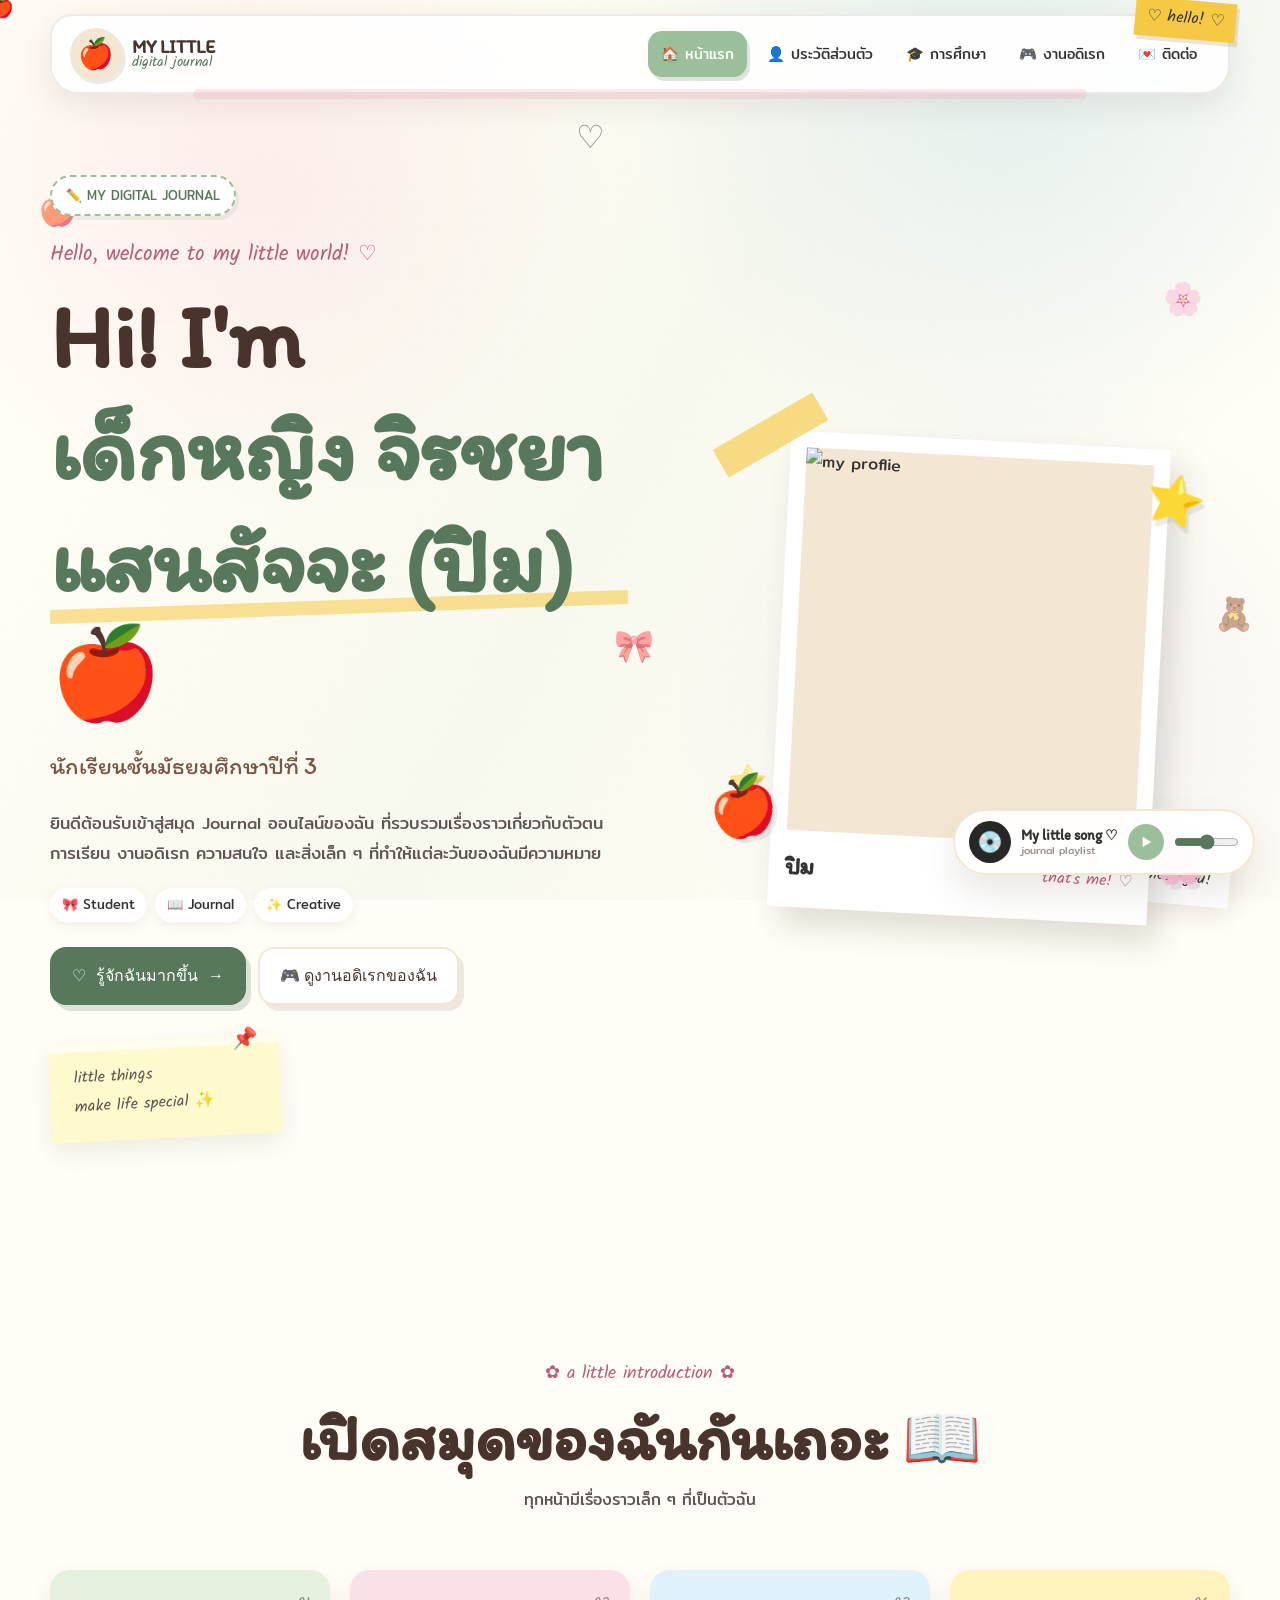
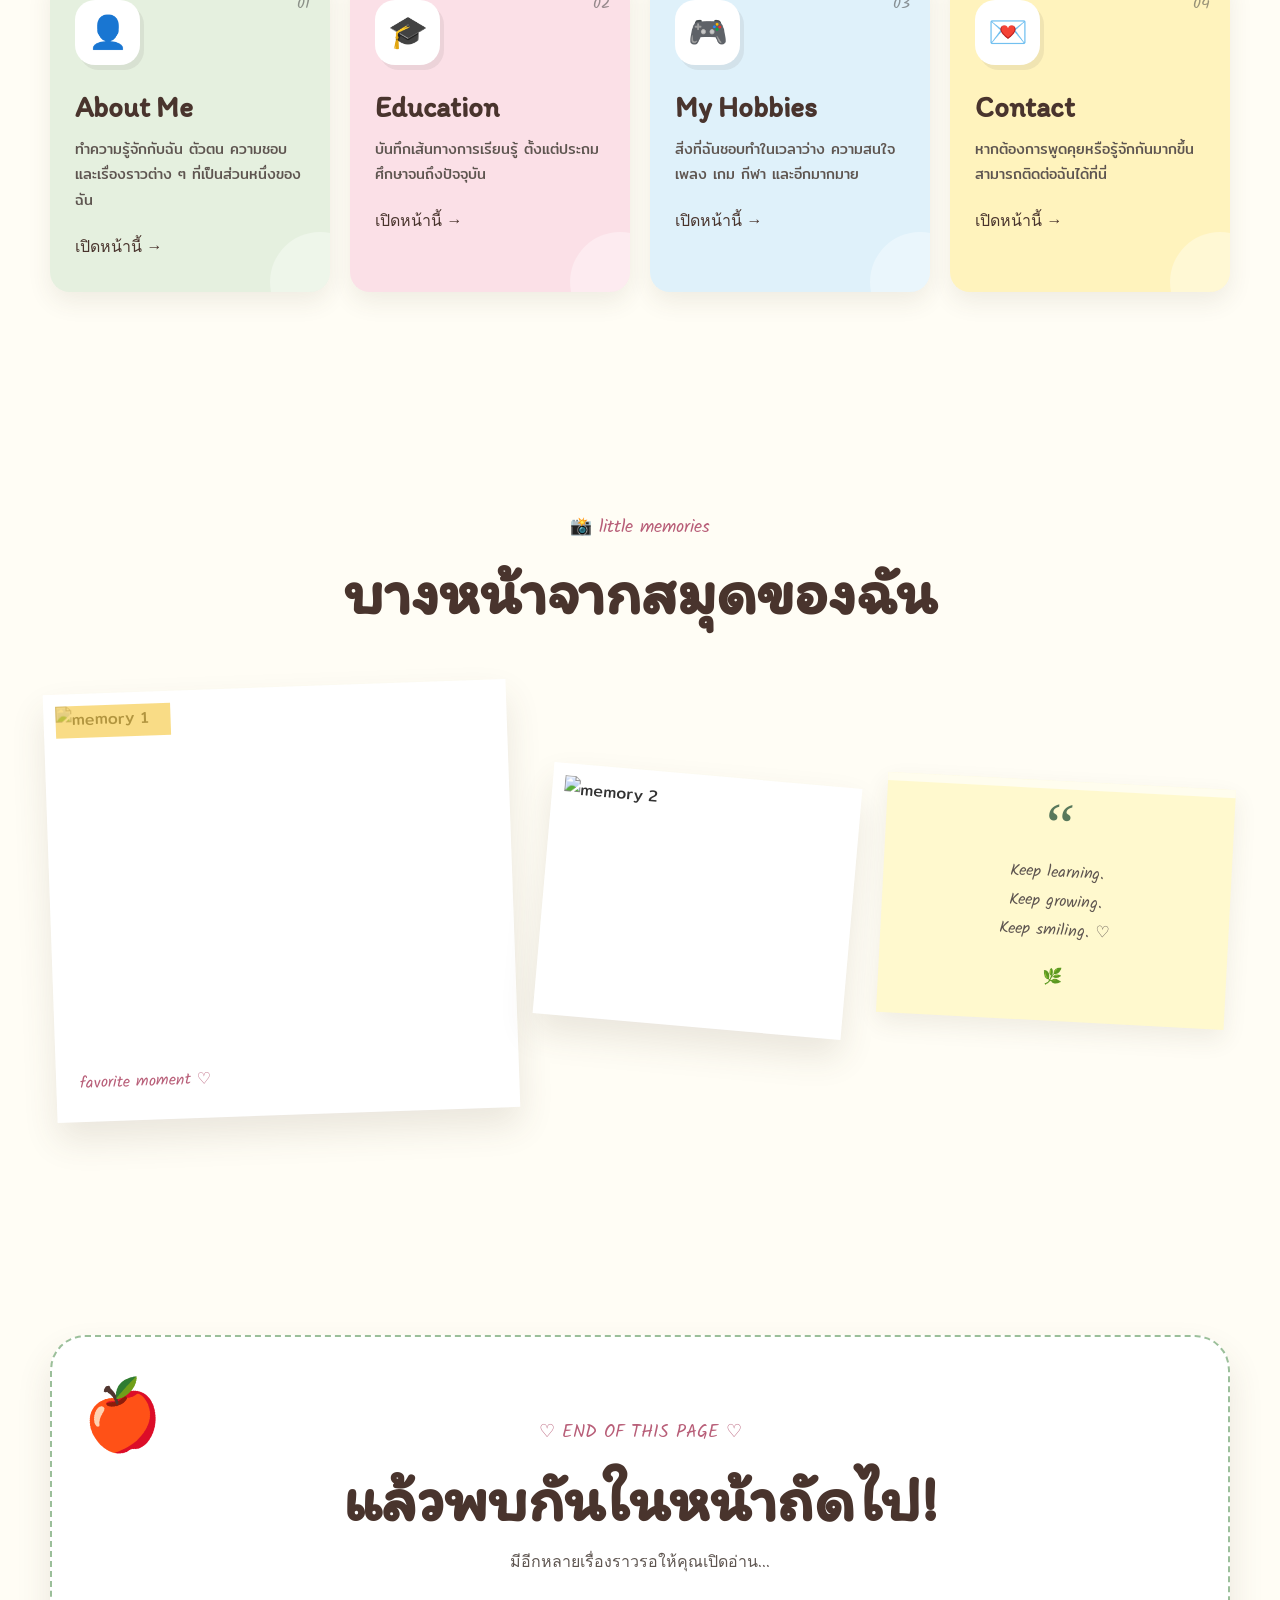
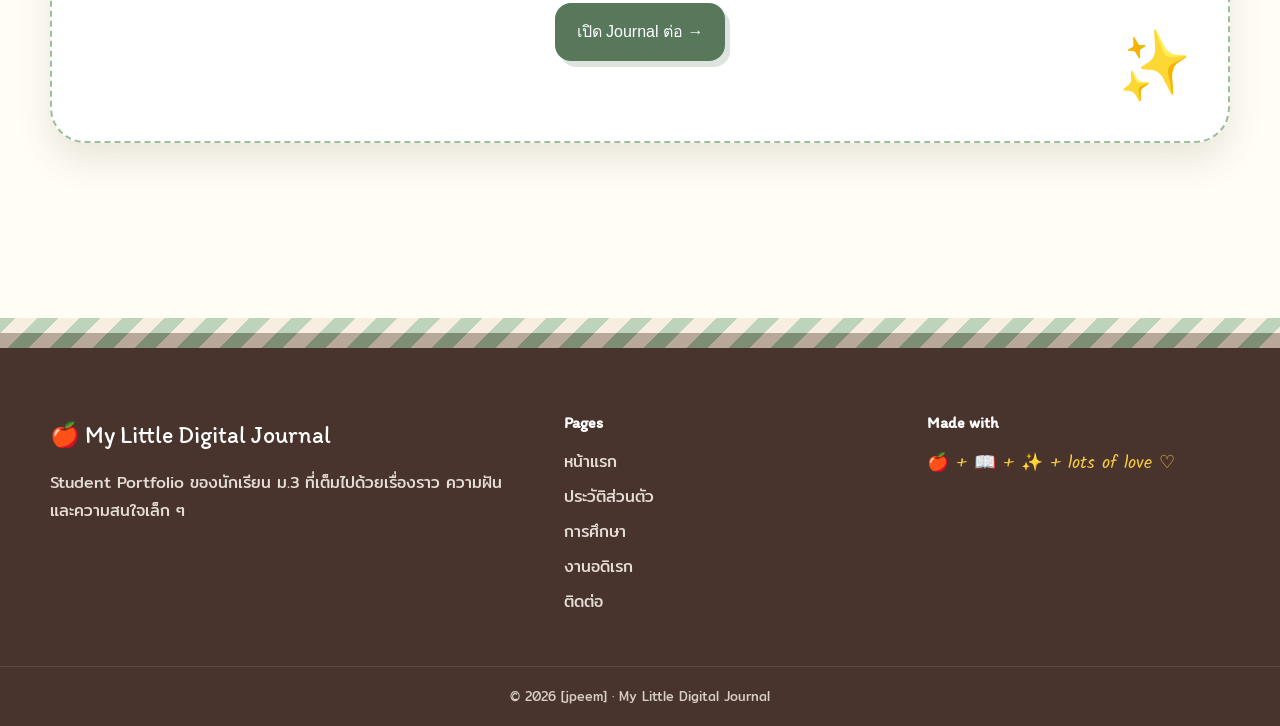
==== commit 08b896fc: "Update index.html" ====
--- a/index.html
+++ b/index.html
@@ -124,7 +124,7 @@
                     <h1>
                         Hi! I'm
                         <span class="name-highlight">
-                            [ชื่อของฉัน]
+                           เด็กหญิง จิรชยา แสนสัจจะ (ปิม)
                         </span>
                         🍎
                     </h1>
@@ -185,7 +185,7 @@
 
                             <img
                                 src="images/profile.jpg"
-                                alt="รูปโปรไฟล์ของฉัน"
+                                alt="my proflie"
                                 class="safe-image"
                             >
 
@@ -197,7 +197,7 @@
                         </div>
 
                         <div class="polaroid-caption">
-                            <strong>[ชื่อเล่น]</strong>
+                            <strong>ปิม</strong>
                             <span class="handwriting">
                                 that's me! ♡
                             </span>
@@ -383,7 +383,7 @@
 
                         <img
                             src="images/gallery-1.jpg"
-                            alt="ภาพความทรงจำที่ 1"
+                            alt="memory 1"
                             class="safe-image"
                         >
 
@@ -403,7 +403,7 @@
 
                         <img
                             src="images/gallery-2.jpg"
-                            alt="ภาพความทรงจำที่ 2"
+                            alt="memory 2"
                             class="safe-image"
                         >
 
@@ -522,7 +522,7 @@
         </div>
 
         <div class="footer-bottom">
-            © 2026 [ชื่อของฉัน] · My Little Digital Journal
+            © 2026 [jpeem] · My Little Digital Journal
         </div>
 
     </footer>
--- a/style.css
+++ b/style.css
@@ -1,44 +1,65 @@
 /* =========================================================
    MY LITTLE DIGITAL JOURNAL
-   JOURNAL × SCRAPBOOK × CUTE × INTERACTIVE
+   JOURNAL × SCRAPBOOK × CUTE × MODERN
 ========================================================= */
 
+
 /* =========================================================
-   ROOT
+   01. VARIABLES
 ========================================================= */
 
 :root {
+
     --paper: #fffdf5;
     --cream: #f3e7d3;
+    --white: #ffffff;
+
+    --sage: #9bbf9a;
+    --sage-dark: #58785b;
+
     --pink: #f4a6b8;
+    --pink-dark: #b85e78;
+
     --coral: #f27d72;
+
     --mustard: #f6c945;
-    --sage: #9bbf9a;
+    --mustard-dark: #a98200;
+
     --sky: #8ec9e8;
+    --sky-light: #e3f3fa;
+
     --lavender: #b9a7d9;
+
     --brown: #795548;
+    --brown-dark: #49342d;
+
     --ink: #333333;
-    --white: #ffffff;
-
-    --green-dark: #52795a;
-    --green-soft: #e7f0df;
-    --pink-soft: #fae4e9;
-    --blue-soft: #e1f0f7;
-    --yellow-soft: #fff3c7;
-    --lavender-soft: #eee8f7;
-
-    --shadow: 0 15px 30px rgba(121, 85, 72, 0.13);
-    --shadow-small: 0 8px 18px rgba(121, 85, 72, 0.12);
-
-    --radius: 22px;
-    --ease: cubic-bezier(.2, .8, .2, 1);
-}
+
+    --shadow:
+        0 18px 35px rgba(79, 65, 48, 0.12);
+
+    --shadow-soft:
+        0 10px 25px rgba(79, 65, 48, 0.09);
+
+    --radius:
+        24px;
+
+    --max-width:
+        1180px;
+
+    --transition:
+        0.35s cubic-bezier(.2,.8,.2,1);
+
+}
+
 
 /* =========================================================
-   RESET
+   02. RESET
 ========================================================= */
 
 * {
+    margin: 0;
+    padding: 0;
     box-sizing: border-box;
 }
 
@@ -47,2573 +68,4127 @@
 }
 
 body {
-    margin: 0;
-    min-height: 100vh;
+    font-family: "Mitr", sans-serif;
     color: var(--ink);
-    font-family: "Mitr", sans-serif;
+    background: var(--paper);
+    overflow-x: hidden;
     line-height: 1.8;
-    overflow-x: hidden;
-
-    background:
-        radial-gradient(circle at 10% 15%, rgba(244,166,184,.18), transparent 22%),
-        radial-gradient(circle at 90% 20%, rgba(142,201,232,.18), transparent 25%),
-        radial-gradient(circle at 30% 90%, rgba(155,191,154,.16), transparent 24%),
-        linear-gradient(
-            120deg,
-            #fffaf0,
-            #f9f3e9,
-            #fffdf5,
-            #f7f1e5
-        );
-
-    background-size: 250% 250%;
-    animation: backgroundMove 22s ease infinite;
-}
-
-body::before {
-    content: "";
-    position: fixed;
-    inset: 0;
-    z-index: -2;
-    pointer-events: none;
-    opacity: .28;
-
-    background-image:
-        radial-gradient(rgba(121,85,72,.13) .7px, transparent .7px),
-        linear-gradient(rgba(121,85,72,.035) 1px, transparent 1px),
-        linear-gradient(90deg, rgba(121,85,72,.035) 1px, transparent 1px);
-
-    background-size:
-        9px 9px,
-        34px 34px,
-        34px 34px;
-}
-
-body::after {
-    content: "";
-    position: fixed;
-    inset: 0;
-    z-index: -3;
-    pointer-events: none;
-    background:
-        radial-gradient(
-            circle at center,
-            transparent 45%,
-            rgba(121,85,72,.06) 100%
-        );
-}
+}
+
+img {
+    max-width: 100%;
+    display: block;
+}
+
+a {
+    color: inherit;
+    text-decoration: none;
+}
+
+button,
+input {
+    font: inherit;
+}
+
+button {
+    border: 0;
+}
+
+::selection {
+    background: var(--pink);
+    color: white;
+}
+
 
 /* =========================================================
-   TYPOGRAPHY
+   03. TYPOGRAPHY
 ========================================================= */
 
 h1,
 h2,
 h3,
 h4 {
-    margin-top: 0;
-    line-height: 1.3;
-    font-family: "Itim", "Mitr", sans-serif;
+    font-family: "Itim", cursive;
+    line-height: 1.25;
+    color: var(--brown-dark);
+}
+
+h1 {
+    font-size: clamp(3rem, 7vw, 6.5rem);
+}
+
+h2 {
+    font-size: clamp(2.2rem, 5vw, 4rem);
+}
+
+h3 {
+    font-size: 1.8rem;
 }
 
 p {
-    margin-top: 0;
-}
-
-a {
-    color: inherit;
-    text-decoration: none;
-}
-
-button,
-input {
-    font: inherit;
-}
-
-.handwritten {
+    color: #5e5550;
+}
+
+.handwriting {
     font-family: "Kalam", cursive;
 }
 
-.eyebrow {
-    display: inline-block;
-    margin-bottom: 6px;
-    color: var(--green-dark);
-    font-family: "Kalam", cursive;
-    font-size: .95rem;
-    font-weight: 700;
-    letter-spacing: .04em;
-}
-
-.highlight-green {
-    color: var(--green-dark);
+.container {
+    width: min(
+        calc(100% - 40px),
+        var(--max-width)
+    );
+
+    margin-inline: auto;
+}
+
+.section {
     position: relative;
-    display: inline-block;
-}
-
-.highlight-green::after {
-    content: "";
-    position: absolute;
-    z-index: -1;
-    left: -4px;
-    right: -4px;
-    bottom: 2px;
-    height: 12px;
-    border-radius: 50%;
-    background: rgba(246,201,69,.45);
-    transform: rotate(-2deg);
-}
+    padding: 110px 0;
+}
+
 
 /* =========================================================
-   LAYOUT
+   04. PAPER BACKGROUND
 ========================================================= */
 
-.page-shell {
-    width: min(1180px, calc(100% - 32px));
-    margin: 0 auto;
-    position: relative;
-    z-index: 2;
-}
-
-.section-space {
-    margin-top: 80px;
-}
-
-.paper {
-    position: relative;
-    background:
-        linear-gradient(
-            rgba(255,255,255,.55),
-            rgba(255,255,255,.55)
+.paper-background {
+    position: fixed;
+    inset: 0;
+    z-index: -10;
+
+    background:
+        radial-gradient(
+            circle at 20% 20%,
+            rgba(244,166,184,.18),
+            transparent 28%
+        ),
+        radial-gradient(
+            circle at 80% 10%,
+            rgba(142,201,232,.18),
+            transparent 30%
+        ),
+        radial-gradient(
+            circle at 80% 80%,
+            rgba(185,167,217,.15),
+            transparent 28%
         ),
         var(--paper);
 
-    border: 1px solid rgba(121,85,72,.13);
-    border-radius: var(--radius);
-
-    box-shadow: var(--shadow);
-}
-
-.paper::before {
+    overflow: hidden;
+}
+
+.paper-background::before {
+
     content: "";
+
     position: absolute;
-    inset: 8px;
-    border: 1.5px dashed rgba(121,85,72,.13);
-    border-radius: calc(var(--radius) - 8px);
+    inset: 0;
+
+    opacity: .45;
+
+    background-image:
+        radial-gradient(
+            rgba(80,70,60,.12) .7px,
+            transparent .7px
+        );
+
+    background-size: 13px 13px;
+}
+
+.paper-background::after {
+
+    content: "";
+
+    position: absolute;
+    inset: -30%;
+
+    background:
+        linear-gradient(
+            120deg,
+            transparent 30%,
+            rgba(155,191,154,.08),
+            transparent 70%
+        );
+
+    animation:
+        paperGlow 16s linear infinite;
+
+}
+
+@keyframes paperGlow {
+
+    0% {
+        transform: translateX(-10%);
+    }
+
+    50% {
+        transform: translateX(10%);
+    }
+
+    100% {
+        transform: translateX(-10%);
+    }
+
+}
+
+
+/* =========================================================
+   05. FLOATING DECORATIONS
+========================================================= */
+
+.floating-decoration {
+
+    position: fixed;
+
+    z-index: -2;
+
     pointer-events: none;
-}
+
+    font-size: 2rem;
+
+    opacity: .55;
+
+    animation:
+        floating 6s ease-in-out infinite;
+
+}
+
+.decoration-1 {
+    left: 3%;
+    top: 20%;
+}
+
+.decoration-2 {
+    right: 6%;
+    top: 30%;
+    animation-delay: 1s;
+}
+
+.decoration-3 {
+    left: 8%;
+    bottom: 20%;
+    animation-delay: 2s;
+}
+
+.decoration-4 {
+    right: 12%;
+    bottom: 15%;
+    animation-delay: 1.5s;
+}
+
+.decoration-5 {
+    left: 45%;
+    top: 12%;
+    animation-delay: .5s;
+}
+
+.decoration-6 {
+    right: 40%;
+    bottom: 10%;
+    animation-delay: 2.5s;
+}
+
+.decoration-7 {
+    left: 48%;
+    bottom: 25%;
+    animation-delay: 1.2s;
+}
+
+.decoration-8 {
+    right: 2%;
+    top: 65%;
+    animation-delay: 3s;
+}
+
+@keyframes floating {
+
+    0%,
+    100% {
+        transform:
+            translateY(0)
+            rotate(-5deg);
+    }
+
+    50% {
+        transform:
+            translateY(-18px)
+            rotate(6deg);
+    }
+
+}
+
 
 /* =========================================================
-   HEADER / NAV
+   06. HEADER
 ========================================================= */
 
 .site-header {
-    min-height: 90px;
-    margin-top: 28px;
-    padding: 15px 24px;
+
+    position: sticky;
+    top: 14px;
+
+    z-index: 1000;
+
+    padding: 0 0 15px;
+
+}
+
+.navbar {
+
+    min-height: 78px;
 
     display: flex;
     align-items: center;
+
     gap: 20px;
 
-    position: sticky;
-    top: 16px;
-    z-index: 1000;
+    padding: 12px 18px;
+
+    background:
+        rgba(255,255,255,.88);
+
+    border:
+        2px solid rgba(121,85,72,.12);
+
+    border-radius:
+        22px 22px 28px 28px;
+
+    box-shadow:
+        0 12px 30px rgba(70,60,50,.09);
+
+    backdrop-filter:
+        blur(15px);
+
+    position: relative;
+
+}
+
+.navbar::after {
+
+    content: "";
+
+    position: absolute;
+
+    left: 12%;
+    right: 12%;
+
+    bottom: -7px;
+
+    height: 10px;
+
+    background:
+        var(--pink);
+
+    border-radius: 20px;
+
+    opacity: .25;
+
+    z-index: -1;
+
 }
 
 .brand {
+
     display: flex;
     align-items: center;
+
     gap: 10px;
+
     flex-shrink: 0;
-}
-
-.brand-icon {
+
+}
+
+.brand-apple {
+
+    width: 52px;
+    height: 52px;
+
+    display: grid;
+    place-items: center;
+
+    font-size: 1.8rem;
+
+    background:
+        var(--cream);
+
+    border-radius:
+        50% 50% 45% 45%;
+
+    transform:
+        rotate(-7deg);
+
+    box-shadow:
+        3px 4px 0 rgba(121,85,72,.13);
+
+}
+
+.brand-text {
+
+    display: flex;
+    flex-direction: column;
+
+    line-height: 1;
+
+}
+
+.brand-text strong {
+
+    font-family: "Itim", cursive;
+
+    font-size: 1.15rem;
+
+    color: var(--brown-dark);
+
+}
+
+.brand-text small {
+
+    font-family: "Kalam", cursive;
+
+    color: var(--sage-dark);
+
+    font-size: .9rem;
+
+}
+
+.nav-menu {
+
+    display: flex;
+    align-items: center;
+
+    gap: 7px;
+
+    margin-left: auto;
+
+}
+
+.nav-link {
+
+    padding:
+        10px 13px;
+
+    border-radius:
+        14px;
+
+    font-size: .9rem;
+
+    transition:
+        var(--transition);
+
+    position: relative;
+
+}
+
+.nav-link:hover {
+
+    background:
+        #f8eee2;
+
+    transform:
+        translateY(-2px)
+        rotate(-1deg);
+
+}
+
+.nav-link.active {
+
+    background:
+        var(--sage);
+
+    color: white;
+
+    box-shadow:
+        3px 4px 0 rgba(88,120,91,.2);
+
+}
+
+.nav-sticker {
+
+    position: absolute;
+
+    right: -8px;
+    top: -16px;
+
+    padding:
+        5px 12px;
+
+    background:
+        var(--mustard);
+
+    font-family:
+        "Kalam", cursive;
+
+    transform:
+        rotate(5deg);
+
+    box-shadow:
+        3px 4px 0 rgba(120,90,0,.15);
+
+}
+
+.menu-toggle {
+
+    display: none;
+
     width: 48px;
     height: 48px;
 
-    display: grid;
-    place-items: center;
-
-    background: var(--pink-soft);
-    border-radius: 50%;
-    font-size: 1.7rem;
-
-    transform: rotate(-7deg);
-    box-shadow: var(--shadow-small);
-}
-
-.brand strong,
-.brand small {
+    background:
+        var(--cream);
+
+    border-radius:
+        15px;
+
+    cursor: pointer;
+
+    margin-left: auto;
+
+}
+
+.menu-toggle span {
+
     display: block;
-}
-
-.brand strong {
-    font-family: "Itim", sans-serif;
-    font-size: 1.15rem;
-    line-height: 1;
-    color: var(--green-dark);
-}
-
-.brand small {
-    margin-top: 3px;
-    font-family: "Kalam", cursive;
-    font-size: .72rem;
-}
-
-.main-nav {
-    margin-left: auto;
+
+    width: 23px;
+    height: 3px;
+
+    margin: 4px auto;
+
+    background:
+        var(--brown);
+
+    border-radius: 20px;
+
+}
+
+
+/* =========================================================
+   07. HERO
+========================================================= */
+
+.hero {
+
+    min-height:
+        calc(100vh - 100px);
+
     display: flex;
     align-items: center;
-    gap: 5px;
-}
-
-.main-nav a {
-    padding: 9px 13px;
-    border-radius: 13px;
-
-    font-size: .9rem;
+
+    padding-top: 80px;
+
+}
+
+.hero-grid {
+
+    display: grid;
+
+    grid-template-columns:
+        1.05fr .95fr;
+
+    gap: 80px;
+
+    align-items: center;
+
+}
+
+.hero-content {
     position: relative;
+}
+
+.mini-label {
+
+    display: inline-block;
+
+    padding:
+        7px 14px;
+
+    background:
+        #fff;
+
+    border:
+        2px dashed var(--sage);
+
+    border-radius:
+        30px;
+
+    font-size: .8rem;
+
+    color:
+        var(--sage-dark);
+
+    box-shadow:
+        3px 4px 0 rgba(155,191,154,.18);
+
+}
+
+.greeting {
+
+    font-size:
+        1.3rem;
+
+    color:
+        var(--pink-dark);
+
+    margin:
+        20px 0 8px;
+
+}
+
+.hero h1 {
+
+    margin:
+        5px 0 15px;
+
+}
+
+.name-highlight {
+
+    position: relative;
+
+    display: inline-block;
+
+    color:
+        var(--sage-dark);
+
+}
+
+.name-highlight::after {
+
+    content: "";
+
+    position: absolute;
+
+    left: 0;
+    right: 0;
+
+    bottom: 3px;
+
+    height: 14px;
+
+    background:
+        rgba(246,201,69,.55);
+
+    transform:
+        rotate(-2deg);
+
+    z-index: -1;
+
+}
+
+.hero-subtitle {
+
+    font-family:
+        "Itim", cursive;
+
+    font-size:
+        1.5rem;
+
+    color:
+        var(--brown);
+
+}
+
+.hero-description {
+
+    max-width:
+        650px;
+
+    margin:
+        20px 0;
+
+    font-size:
+        1.05rem;
+
+}
+
+.hero-tags {
+
+    display:
+        flex;
+
+    flex-wrap:
+        wrap;
+
+    gap:
+        8px;
+
+    margin:
+        20px 0;
+
+}
+
+.hero-tags span {
+
+    padding:
+        5px 12px;
+
+    border-radius:
+        20px;
+
+    background:
+        white;
+
+    box-shadow:
+        0 4px 12px rgba(70,60,50,.08);
+
+    font-size:
+        .82rem;
+
+}
+
+.hero-buttons {
+
+    display:
+        flex;
+
+    flex-wrap:
+        wrap;
+
+    gap:
+        12px;
+
+    margin-top:
+        25px;
+
+}
+
+
+/* =========================================================
+   08. BUTTON
+========================================================= */
+
+.btn {
+
+    display:
+        inline-flex;
+
+    align-items:
+        center;
+
+    justify-content:
+        center;
+
+    gap:
+        10px;
+
+    padding:
+        13px 20px;
+
+    border-radius:
+        16px;
+
+    font-weight:
+        500;
 
     transition:
-        transform .25s var(--ease),
-        background .25s ease,
-        color .25s ease;
-}
-
-.main-nav a::after {
-    content: "✦";
+        var(--transition);
+
+    position:
+        relative;
+
+    overflow:
+        hidden;
+
+    border:
+        2px solid transparent;
+
+}
+
+.btn::before {
+
+    content: "";
+
     position: absolute;
-    left: 50%;
-    bottom: -9px;
-    transform: translateX(-50%) scale(0);
-    font-size: .55rem;
-    color: var(--pink);
-    transition: transform .2s ease;
-}
-
-.main-nav a:hover {
-    background: var(--green-soft);
-    color: var(--green-dark);
-    transform: translateY(-2px) rotate(-1deg);
-}
-
-.main-nav a:hover::after,
-.main-nav a.active::after {
-    transform: translateX(-50%) scale(1);
-}
-
-.main-nav a.active {
-    background: var(--yellow-soft);
-    color: var(--brown);
-}
-
-.nav-sticker {
-    padding: 5px 11px;
-    background: var(--pink);
-    color: var(--white);
-
-    font-family: "Kalam", cursive;
-    font-size: .75rem;
-
-    transform: rotate(4deg);
-    box-shadow: var(--shadow-small);
-    border-radius: 4px;
+
+    width: 60px;
+    height: 100%;
+
+    top: 0;
+    left: -100px;
+
+    background:
+        rgba(255,255,255,.45);
+
+    transform:
+        skewX(-20deg);
+
+    transition:
+        .5s;
+
+}
+
+.btn:hover::before {
+    left: 120%;
+}
+
+.btn:hover {
+
+    transform:
+        translateY(-4px)
+        rotate(-1deg);
+
+}
+
+.btn:active {
+
+    transform:
+        translateY(1px)
+        scale(.98);
+
+}
+
+.btn-primary {
+
+    color:
+        white;
+
+    background:
+        var(--sage-dark);
+
+    box-shadow:
+        5px 6px 0 rgba(88,120,91,.2);
+
+}
+
+.btn-secondary {
+
+    color:
+        var(--brown-dark);
+
+    background:
+        white;
+
+    border-color:
+        var(--cream);
+
+    box-shadow:
+        5px 6px 0 rgba(121,85,72,.12);
+
+}
+
+
+/* =========================================================
+   09. PAPER NOTE
+========================================================= */
+
+.paper-note {
+
+    position:
+        relative;
+
+    background:
+        #fff9ce;
+
+    padding:
+        20px 24px;
+
+    box-shadow:
+        var(--shadow-soft);
+
+}
+
+.rotate-left {
+    transform:
+        rotate(-3deg);
+}
+
+.rotate-right {
+    transform:
+        rotate(3deg);
+}
+
+.paper-note::before {
+
+    content: "";
+
+    position:
+        absolute;
+
+    left: 0;
+    right: 0;
+
+    top: 0;
+
+    height:
+        8px;
+
+    background:
+        rgba(255,255,255,.65);
+
+}
+
+.hero-note {
+
+    width:
+        230px;
+
+    margin-top:
+        35px;
+
+}
+
+.hero-note .pin {
+
+    position:
+        absolute;
+
+    top:
+        -16px;
+
+    right:
+        20px;
+
+    font-size:
+        1.3rem;
+
+}
+
+
+/* =========================================================
+   10. HERO POLAROID
+========================================================= */
+
+.hero-visual {
+
+    position:
+        relative;
+
+    min-height:
+        560px;
+
+    display:
+        grid;
+
+    place-items:
+        center;
+
+}
+
+.polaroid {
+
+    background:
+        white;
+
+    padding:
+        16px 16px 20px;
+
+    box-shadow:
+        12px 18px 30px rgba(70,60,50,.16);
+
+}
+
+.hero-polaroid {
+
+    width:
+        min(380px, 90%);
+
+    position:
+        relative;
+
+    z-index:
+        5;
+
+}
+
+.photo-wrap {
+
+    position:
+        relative;
+
+    aspect-ratio:
+        1 / 1.1;
+
+    overflow:
+        hidden;
+
+    background:
+        var(--cream);
+
+}
+
+.photo-wrap img {
+
+    width:
+        100%;
+    height:
+        100%;
+
+    object-fit:
+        cover;
+
+}
+
+.photo-placeholder {
+
+    position:
+        absolute;
+
+    inset:
+        0;
+
+    display:
+        none;
+
+    place-items:
+        center;
+
+    align-content:
+        center;
+
+    gap:
+        8px;
+
+    background:
+        linear-gradient(
+            135deg,
+            #f3e7d3,
+            #fffdf5
+        );
+
+    font-size:
+        3rem;
+
+    color:
+        var(--brown);
+
+}
+
+.photo-placeholder span {
+
+    font-family:
+        "Kalam", cursive;
+
+    font-size:
+        1rem;
+
+}
+
+.photo-wrap.image-missing
+.photo-placeholder {
+
+    display:
+        grid;
+
+}
+
+.photo-wrap.image-missing img {
+
+    display:
+        none;
+
+}
+
+.polaroid-caption {
+
+    padding-top:
+        14px;
+
+    display:
+        flex;
+
+    align-items:
+        center;
+
+    justify-content:
+        space-between;
+
+}
+
+.polaroid-caption strong {
+
+    font-family:
+        "Itim", cursive;
+
+    font-size:
+        1.5rem;
+
+}
+
+.polaroid-caption span {
+
+    color:
+        var(--pink-dark);
+
+}
+
+.tape {
+
+    position:
+        absolute;
+
+    height:
+        32px;
+
+    width:
+        115px;
+
+    background:
+        rgba(246,201,69,.65);
+
+    z-index:
+        10;
+
+}
+
+.tape-photo {
+
+    top:
+        42px;
+
+    left:
+        5px;
+
+    transform:
+        rotate(-30deg);
+
+}
+
+.sticker {
+
+    position:
+        absolute;
+
+    z-index:
+        10;
+
+    filter:
+        drop-shadow(4px 5px 0 rgba(70,60,50,.1));
+
+}
+
+.sticker-star {
+
+    top:
+        80px;
+
+    right:
+        25px;
+
+    font-size:
+        3rem;
+
+    transform:
+        rotate(15deg);
+
+}
+
+.sticker-apple {
+
+    bottom:
+        80px;
+
+    left:
+        0;
+
+    font-size:
+        3.5rem;
+
+    transform:
+        rotate(-12deg);
+
+}
+
+.sticker-flower {
+
+    bottom:
+        35px;
+
+    right:
+        20px;
+
+    font-size:
+        3rem;
+
+}
+
+.floating-note {
+
+    position:
+        absolute;
+
+    right:
+        0;
+
+    bottom:
+        35px;
+
+    padding:
+        12px 18px;
+
+    background:
+        white;
+
+    box-shadow:
+        var(--shadow-soft);
+
+    transform:
+        rotate(5deg);
+
+}
+
+
+/* =========================================================
+   11. SECTION HEADING
+========================================================= */
+
+.section-heading {
+
+    text-align:
+        center;
+
+    margin-bottom:
+        55px;
+
+}
+
+.section-kicker {
+
+    font-family:
+        "Kalam", cursive;
+
+    color:
+        var(--pink-dark);
+
+    font-size:
+        1.1rem;
+
+}
+
+.section-heading h2 {
+
+    margin:
+        8px 0;
+
+}
+
+
+/* =========================================================
+   12. JOURNAL CARDS
+========================================================= */
+
+.journal-grid {
+
+    display:
+        grid;
+
+    grid-template-columns:
+        repeat(4, 1fr);
+
+    gap:
+        20px;
+
+}
+
+.journal-card {
+
+    min-height:
+        300px;
+
+    padding:
+        30px 25px;
+
+    position:
+        relative;
+
+    border-radius:
+        20px;
+
+    box-shadow:
+        var(--shadow-soft);
+
+    transition:
+        var(--transition);
+
+    overflow:
+        hidden;
+
+}
+
+.journal-card:hover {
+
+    transform:
+        translateY(-9px)
+        rotate(-1deg);
+
+    box-shadow:
+        var(--shadow);
+
+}
+
+.journal-card::after {
+
+    content:
+        "";
+
+    position:
+        absolute;
+
+    width:
+        100px;
+    height:
+        100px;
+
+    border-radius:
+        50%;
+
+    right:
+        -40px;
+
+    bottom:
+        -40px;
+
+    background:
+        rgba(255,255,255,.35);
+
+}
+
+.card-green {
+    background:
+        #e5f0df;
+}
+
+.card-pink {
+    background:
+        #fbe0e7;
+}
+
+.card-blue {
+    background:
+        #dff1fa;
+}
+
+.card-yellow {
+    background:
+        #fff3bd;
+}
+
+.card-number {
+
+    position:
+        absolute;
+
+    top:
+        20px;
+
+    right:
+        20px;
+
+    font-family:
+        "Kalam", cursive;
+
+    opacity:
+        .5;
+
+}
+
+.card-icon {
+
+    width:
+        65px;
+    height:
+        65px;
+
+    display:
+        grid;
+
+    place-items:
+        center;
+
+    background:
+        white;
+
+    border-radius:
+        20px;
+
+    font-size:
+        2rem;
+
+    margin-bottom:
+        25px;
+
+    box-shadow:
+        4px 5px 0 rgba(70,60,50,.08);
+
+}
+
+.journal-card h3 {
+
+    margin-bottom:
+        10px;
+
+}
+
+.journal-card p {
+
+    font-size:
+        .9rem;
+
+}
+
+.text-link {
+
+    display:
+        inline-block;
+
+    margin-top:
+        20px;
+
+    font-weight:
+        500;
+
+    color:
+        var(--brown-dark);
+
+}
+
+
+/* =========================================================
+   13. GALLERY
+========================================================= */
+
+.memory-grid {
+
+    display:
+        grid;
+
+    grid-template-columns:
+        1.2fr .8fr .9fr;
+
+    gap:
+        30px;
+
+    align-items:
+        center;
+
+}
+
+.memory-photo {
+
+    position:
+        relative;
+
+    background:
+        white;
+
+    padding:
+        12px;
+
+    box-shadow:
+        var(--shadow);
+
+}
+
+.memory-photo img {
+
+    width:
+        100%;
+
+    aspect-ratio:
+        1 / .8;
+
+    object-fit:
+        cover;
+
+}
+
+.memory-large {
+    transform:
+        rotate(-2deg);
+}
+
+.memory-small {
+    transform:
+        rotate(5deg);
+}
+
+.memory-caption {
+
+    display:
+        block;
+
+    padding:
+        12px;
+
+    color:
+        var(--pink-dark);
+
+}
+
+.memory-note {
+
+    min-height:
+        240px;
+
+    display:
+        grid;
+
+    place-items:
+        center;
+
+    text-align:
+        center;
+
+}
+
+.big-quote {
+
+    font-family:
+        Georgia,
+        serif;
+
+    font-size:
+        4rem;
+
+    line-height:
+        .5;
+
+    color:
+        var(--sage-dark);
+
+}
+
+
+/* =========================================================
+   14. CTA
+========================================================= */
+
+.cta-paper {
+
+    position:
+        relative;
+
+    padding:
+        80px 30px;
+
+    text-align:
+        center;
+
+    background:
+        #fff;
+
+    border:
+        2px dashed var(--sage);
+
+    border-radius:
+        35px;
+
+    box-shadow:
+        var(--shadow);
+
+    overflow:
+        hidden;
+
+}
+
+.cta-paper h2 {
+
+    margin:
+        10px 0;
+
+}
+
+.cta-paper .btn {
+
+    margin-top:
+        25px;
+
+}
+
+.cta-decoration {
+
+    position:
+        absolute;
+
+    font-size:
+        4rem;
+
+    left:
+        30px;
+
+    top:
+        20px;
+
+    transform:
+        rotate(-15deg);
+
+}
+
+.cta-two {
+
+    left:
+        auto;
+
+    right:
+        35px;
+
+    top:
+        auto;
+
+    bottom:
+        20px;
+
+}
+
+
+/* =========================================================
+   15. PAGE HERO
+========================================================= */
+
+.page-hero {
+
+    padding:
+        120px 0 60px;
+
+}
+
+.page-title {
+
+    text-align:
+        center;
+
+}
+
+.page-title h1 {
+
+    margin:
+        18px 0 5px;
+
+}
+
+.page-title h1 span {
+
+    color:
+        var(--pink);
+
+}
+
+
+/* =========================================================
+   16. PROFILE
+========================================================= */
+
+.profile-layout {
+
+    display:
+        grid;
+
+    grid-template-columns:
+        .85fr 1.15fr;
+
+    gap:
+        80px;
+
+    align-items:
+        center;
+
+}
+
+.profile-visual {
+
+    position:
+        relative;
+
+    min-height:
+        520px;
+
+    display:
+        grid;
+
+    place-items:
+        center;
+
+}
+
+.profile-polaroid {
+
+    width:
+        360px;
+
+    position:
+        relative;
+
+    z-index:
+        2;
+
+}
+
+.profile-tape {
+
+    top:
+        75px;
+
+    left:
+        70px;
+
+    transform:
+        rotate(-35deg);
+
+}
+
+.profile-sticker {
+
+    position:
+        absolute;
+
+    right:
+        20px;
+
+    bottom:
+        80px;
+
+    font-size:
+        4rem;
+
+}
+
+.profile-doodle {
+
+    position:
+        absolute;
+
+    left:
+        20px;
+
+    top:
+        80px;
+
+    font-size:
+        5rem;
+
+    color:
+        var(--mustard);
+
+}
+
+.profile-info h2 {
+
+    margin:
+        15px 0;
+
+}
+
+.highlight-text {
+
+    color:
+        var(--sage-dark);
+
+    position:
+        relative;
+
+}
+
+.info-grid {
+
+    display:
+        grid;
+
+    grid-template-columns:
+        repeat(2,1fr);
+
+    gap:
+        14px;
+
+    margin-top:
+        30px;
+
+}
+
+.info-item {
+
+    display:
+        flex;
+
+    gap:
+        12px;
+
+    align-items:
+        center;
+
+    padding:
+        15px;
+
+    background:
+        white;
+
+    border:
+        1px solid rgba(121,85,72,.1);
+
+    border-radius:
+        17px;
+
+    box-shadow:
+        0 7px 18px rgba(70,60,50,.06);
+
+}
+
+.info-icon {
+
+    width:
+        44px;
+    height:
+        44px;
+
+    display:
+        grid;
+
+    place-items:
+        center;
+
+    background:
+        var(--cream);
+
+    border-radius:
+        14px;
+
+}
+
+.info-item small {
+
+    display:
+        block;
+
+    color:
+        #9a8d85;
+
+    font-size:
+        .72rem;
+
+}
+
+.info-item strong {
+
+    display:
+        block;
+
+    font-size:
+        .9rem;
+
+}
+
+
+/* =========================================================
+   17. ABOUT PAPER
+========================================================= */
+
+.about-paper {
+
+    background:
+        #fff;
+
+    padding:
+        55px;
+
+    border-radius:
+        25px;
+
+    box-shadow:
+        var(--shadow);
+
+    position:
+        relative;
+
+    background-image:
+        linear-gradient(
+            #ffffff 95%,
+            #eaf1e7 95%
+        );
+
+    background-size:
+        100% 35px;
+
 }
 
 .paperclip {
-    position: absolute;
-    left: 13px;
-    top: -12px;
-    font-size: 1.5rem;
-    transform: rotate(-15deg);
-}
-
-.menu-toggle {
-    display: none;
-    border: 0;
-    background: var(--yellow-soft);
-    border-radius: 13px;
-    padding: 7px 11px;
-    cursor: pointer;
-    font-size: 1.3rem;
-}
+
+    position:
+        absolute;
+
+    right:
+        40px;
+
+    top:
+        -30px;
+
+    font-size:
+        3rem;
+
+    transform:
+        rotate(20deg);
+
+}
+
+.about-heading {
+
+    margin-bottom:
+        30px;
+
+}
+
+.about-content {
+
+    display:
+        grid;
+
+    grid-template-columns:
+        1fr .7fr;
+
+    gap:
+        40px;
+
+}
+
+.about-main p {
+
+    margin-bottom:
+        20px;
+
+}
+
+.quote-note {
+
+    background:
+        #fff5b9;
+
+    padding:
+        30px;
+
+    align-self:
+        center;
+
+    box-shadow:
+        var(--shadow-soft);
+
+}
+
+.quote-note > span:last-child {
+
+    display:
+        block;
+
+    margin-top:
+        20px;
+
+    font-size:
+        .8rem;
+
+}
+
 
 /* =========================================================
-   TAPE
+   18. INTERESTS
 ========================================================= */
 
-.tape {
-    position: absolute;
-    width: 90px;
-    height: 25px;
-    background: rgba(246,201,69,.55);
-    opacity: .85;
-    pointer-events: none;
-    z-index: 10;
-}
-
-.tape-top-left {
-    top: -13px;
-    left: 75px;
-    transform: rotate(-4deg);
-}
-
-.tape-top-right {
-    top: -12px;
-    right: 65px;
-    transform: rotate(5deg);
-    background: rgba(142,201,232,.55);
-}
-
-.tape-left {
-    left: -32px;
-    top: 45%;
-    transform: rotate(-90deg);
-}
-
-.tape-right {
-    right: -32px;
-    top: 45%;
-    transform: rotate(90deg);
-}
+.interest-grid {
+
+    display:
+        grid;
+
+    grid-template-columns:
+        repeat(4,1fr);
+
+    gap:
+        20px;
+
+}
+
+.interest-card {
+
+    padding:
+        30px 20px;
+
+    text-align:
+        center;
+
+    background:
+        white;
+
+    border-radius:
+        20px;
+
+    box-shadow:
+        var(--shadow-soft);
+
+    transition:
+        var(--transition);
+
+}
+
+.interest-card:hover {
+
+    transform:
+        translateY(-8px)
+        rotate(-2deg);
+
+}
+
+.interest-card > span {
+
+    font-size:
+        3rem;
+
+}
+
+.interest-card h3 {
+
+    margin:
+        15px 0 5px;
+
+}
+
 
 /* =========================================================
-   BACKGROUND DECORATION
+   19. GOAL BOARD
 ========================================================= */
 
-.background-decoration {
-    position: fixed;
-    inset: 0;
-    z-index: 0;
-    pointer-events: none;
-    overflow: hidden;
-}
-
-.float-deco {
-    position: absolute;
-    opacity: .55;
-    pointer-events: none;
-    user-select: none;
-    animation: floatAround 7s ease-in-out infinite;
-}
-
-.deco-apple {
-    top: 17%;
-    left: 2%;
-    font-size: 2.2rem;
-}
-
-.deco-flower {
-    top: 37%;
-    right: 3%;
-    font-size: 2rem;
-    animation-delay: -2s;
-}
-
-.deco-leaf {
-    bottom: 22%;
-    left: 4%;
-    font-size: 2.4rem;
-    animation-delay: -4s;
-}
-
-.deco-sparkle {
-    top: 11%;
-    right: 15%;
-    font-size: 1.6rem;
-    animation-delay: -1s;
-}
-
-.deco-heart {
-    bottom: 12%;
-    right: 8%;
-    font-size: 2.1rem;
-    animation-delay: -3s;
-}
-
-.deco-star {
-    top: 62%;
-    right: 1%;
-    font-size: 1.7rem;
-    animation-delay: -5s;
-}
+.goal-board {
+
+    position:
+        relative;
+
+    text-align:
+        center;
+
+    padding:
+        70px 30px;
+
+    background:
+        #e6f0df;
+
+    border-radius:
+        28px;
+
+    box-shadow:
+        var(--shadow);
+
+    overflow:
+        hidden;
+
+}
+
+.goal-board::before {
+
+    content:
+        "";
+
+    position:
+        absolute;
+
+    inset:
+        15px;
+
+    border:
+        2px dashed rgba(88,120,91,.25);
+
+    border-radius:
+        20px;
+
+}
+
+.goal-star {
+
+    position:
+        absolute;
+
+    right:
+        35px;
+
+    top:
+        20px;
+
+    font-size:
+        3rem;
+
+}
+
+.goal-tags {
+
+    display:
+        flex;
+
+    justify-content:
+        center;
+
+    flex-wrap:
+        wrap;
+
+    gap:
+        10px;
+
+    margin-top:
+        25px;
+
+}
+
+.goal-tags span {
+
+    background:
+        white;
+
+    padding:
+        7px 15px;
+
+    border-radius:
+        30px;
+
+}
+
 
 /* =========================================================
-   APPLE CURSOR
+   20. TIMELINE
 ========================================================= */
 
-.apple-cursor {
-    position: fixed;
-    width: 25px;
-    height: 25px;
-
-    border-radius: 48% 52% 48% 52%;
-    background: var(--coral);
-
-    pointer-events: none;
-    z-index: 9999;
+.timeline {
+
+    max-width:
+        900px;
+
+    margin:
+        auto;
+
+    position:
+        relative;
+
+}
+
+.timeline::before {
+
+    content:
+        "";
+
+    position:
+        absolute;
+
+    left:
+        50%;
+
+    top:
+        0;
+    bottom:
+        0;
+
+    width:
+        4px;
+
+    background:
+        var(--sage);
 
     transform:
-        translate(-4px, -4px)
-        rotate(-10deg);
+        translateX(-50%);
+
+    border-radius:
+        20px;
+
+}
+
+.timeline-item {
+
+    width:
+        50%;
+
+    padding:
+        20px 45px;
+
+    position:
+        relative;
+
+}
+
+.timeline-item:nth-child(odd) {
+
+    margin-right:
+        auto;
+
+    text-align:
+        right;
+
+}
+
+.timeline-item:nth-child(even) {
+
+    margin-left:
+        auto;
+
+}
+
+.timeline-dot {
+
+    position:
+        absolute;
+
+    top:
+        35px;
+
+    width:
+        55px;
+    height:
+        55px;
+
+    display:
+        grid;
+
+    place-items:
+        center;
+
+    background:
+        white;
+
+    border:
+        4px solid var(--sage);
+
+    border-radius:
+        50%;
+
+    z-index:
+        2;
 
     box-shadow:
-        0 4px 9px rgba(121,85,72,.2),
-        inset -3px -4px 0 rgba(255,255,255,.15);
-
-    display: none;
-}
-
-.apple-cursor::before {
-    content: "";
-    position: absolute;
-    width: 10px;
-    height: 7px;
-    left: 16px;
-    top: -4px;
-    border-radius: 100% 0;
-    background: var(--sage);
-    transform: rotate(-20deg);
-}
-
-.cursor-leaf {
-    position: absolute;
-    left: 17px;
-    top: -7px;
-    color: var(--green-dark);
-    font-size: .8rem;
-    transform: rotate(25deg);
-}
-
-.cursor-enabled .apple-cursor {
-    display: block;
-}
-
-.cursor-enabled body,
-.cursor-enabled a,
-.cursor-enabled button,
-.cursor-enabled input {
-    cursor: none;
-}
-
-.particle-layer {
-    position: fixed;
-    inset: 0;
-    pointer-events: none;
-    z-index: 9998;
-}
-
-.cursor-particle {
-    position: fixed;
-    pointer-events: none;
-    user-select: none;
-
-    font-size: 13px;
-    animation: particleFade .75s ease-out forwards;
-}
+        0 5px 15px rgba(70,60,50,.1);
+
+}
+
+.timeline-item:nth-child(odd)
+.timeline-dot {
+
+    right:
+        -27px;
+
+}
+
+.timeline-item:nth-child(even)
+.timeline-dot {
+
+    left:
+        -27px;
+
+}
+
+.timeline-card {
+
+    background:
+        white;
+
+    padding:
+        28px;
+
+    border-radius:
+        20px;
+
+    box-shadow:
+        var(--shadow-soft);
+
+    position:
+        relative;
+
+    text-align:
+        left;
+
+    transition:
+        var(--transition);
+
+}
+
+.timeline-card:hover {
+
+    transform:
+        translateY(-5px);
+
+    box-shadow:
+        var(--shadow);
+
+}
+
+.timeline-number {
+
+    font-family:
+        "Kalam", cursive;
+
+    color:
+        var(--pink-dark);
+
+    font-size:
+        .8rem;
+
+}
+
+.timeline-year {
+
+    display:
+        block;
+
+    color:
+        var(--sage-dark);
+
+    font-size:
+        .8rem;
+
+}
+
+.timeline-card h3 {
+
+    margin:
+        8px 0;
+
+}
+
+.timeline-card h4 {
+
+    font-family:
+        "Mitr", sans-serif;
+
+    font-size:
+        .95rem;
+
+    margin-bottom:
+        8px;
+
+}
+
+.timeline-sticker {
+
+    position:
+        absolute;
+
+    right:
+        15px;
+
+    bottom:
+        10px;
+
+    font-size:
+        1.8rem;
+
+}
+
+.timeline-card.current {
+
+    border:
+        3px solid var(--mustard);
+
+}
+
 
 /* =========================================================
-   HERO
+   21. HIGHLIGHTS
 ========================================================= */
 
-.hero {
-    min-height: 610px;
-
-    display: grid;
-    grid-template-columns: 1.02fr .98fr;
-    gap: 45px;
-    align-items: center;
-}
-
-.hero-copy {
-    padding: 55px 45px 48px;
-    transform: rotate(-1deg);
-}
-
-.hero-copy h1 {
-    margin: 13px 0 16px;
-    font-size: clamp(3rem, 6vw, 5.3rem);
-    color: var(--brown);
-}
-
-.tiny-apple {
-    font-size: .65em;
-    display: inline-block;
-    transform: rotate(8deg);
-}
-
-.hero-tagline {
-    max-width: 620px;
-    font-size: 1.18rem;
-    font-weight: 500;
-}
-
-.hero-description {
-    color: #665a55;
-    max-width: 600px;
-}
-
-.badge-row {
-    display: flex;
-    flex-wrap: wrap;
-    gap: 10px;
-    margin: 23px 0;
-}
-
-.sticker {
-    display: inline-block;
-    padding: 5px 13px;
-    border-radius: 7px;
-
-    font-family: "Kalam", cursive;
-    font-size: .85rem;
-
-    box-shadow: var(--shadow-small);
-}
-
-.badge-green {
-    background: var(--sage);
-    color: white;
-    transform: rotate(-3deg);
-}
-
-.badge-pink {
-    background: var(--pink);
-    color: white;
-    transform: rotate(3deg);
-}
-
-.badge-yellow {
-    background: var(--mustard);
-    color: var(--brown);
-    transform: rotate(-2deg);
-}
-
-.hero-buttons {
-    display: flex;
-    flex-wrap: wrap;
-    gap: 12px;
-}
-
-.journal-btn {
-    min-height: 48px;
-    padding: 10px 18px;
-
-    display: inline-flex;
-    align-items: center;
-    gap: 13px;
-
-    border-radius: 14px;
-    font-weight: 500;
-
-    position: relative;
-    overflow: hidden;
+.highlight-grid {
+
+    display:
+        grid;
+
+    grid-template-columns:
+        repeat(4,1fr);
+
+    gap:
+        18px;
+
+}
+
+.highlight-item {
+
+    text-align:
+        center;
+
+    padding:
+        28px 15px;
+
+    background:
+        white;
+
+    border-radius:
+        20px;
+
+    box-shadow:
+        var(--shadow-soft);
+
+}
+
+.highlight-item span {
+
+    display:
+        block;
+
+    font-size:
+        2.6rem;
+
+}
+
+.highlight-item small {
+
+    display:
+        block;
+
+    color:
+        #998d86;
+
+}
+
+.highlight-item strong {
+
+    font-family:
+        "Itim", cursive;
+
+    font-size:
+        1.2rem;
+
+}
+
+
+/* =========================================================
+   22. TABLE
+========================================================= */
+
+.education-table-paper {
+
+    background:
+        white;
+
+    padding:
+        40px;
+
+    border-radius:
+        25px;
+
+    box-shadow:
+        var(--shadow);
+
+}
+
+.table-title {
+
+    text-align:
+        center;
+
+    margin-bottom:
+        30px;
+
+}
+
+.table-wrapper {
+
+    overflow-x:
+        auto;
+
+}
+
+table {
+
+    width:
+        100%;
+
+    border-collapse:
+        separate;
+
+    border-spacing:
+        0;
+
+    overflow:
+        hidden;
+
+    border-radius:
+        18px;
+
+}
+
+th,
+td {
+
+    padding:
+        16px;
+
+    text-align:
+        left;
+
+}
+
+th {
+
+    background:
+        var(--sage-dark);
+
+    color:
+        white;
+
+    font-family:
+        "Itim", cursive;
+
+    font-size:
+        1.1rem;
+
+}
+
+td {
+
+    background:
+        #fffdf8;
+
+    border-bottom:
+        1px dashed #ddd0c7;
+
+}
+
+tr:last-child td {
+
+    border-bottom:
+        none;
+
+}
+
+.current-row td {
+
+    background:
+        #fff5bd;
+
+}
+
+
+/* =========================================================
+   23. STUDY NOTE
+========================================================= */
+
+.study-note {
+
+    max-width:
+        850px;
+
+    margin:
+        auto;
+
+    display:
+        flex;
+
+    gap:
+        25px;
+
+    align-items:
+        center;
+
+    padding:
+        30px;
+
+    background:
+        #e2f2fa;
+
+    box-shadow:
+        var(--shadow-soft);
+
+}
+
+.study-note-icon {
+
+    font-size:
+        3rem;
+
+}
+
+
+/* =========================================================
+   24. HOBBY BENTO
+========================================================= */
+
+.hobby-bento {
+
+    display:
+        grid;
+
+    grid-template-columns:
+        repeat(4,1fr);
+
+    grid-auto-rows:
+        minmax(190px, auto);
+
+    gap:
+        20px;
+
+}
+
+.hobby-card {
+
+    padding:
+        28px;
+
+    border-radius:
+        25px;
+
+    position:
+        relative;
+
+    overflow:
+        hidden;
 
     transition:
-        transform .25s var(--ease),
-        box-shadow .25s ease;
-}
-
-.journal-btn::before {
-    content: "";
-    position: absolute;
-    inset: 0;
-    background: linear-gradient(
-        110deg,
-        transparent 20%,
-        rgba(255,255,255,.55) 45%,
-        transparent 70%
-    );
-    transform: translateX(-130%);
-    transition: transform .6s ease;
-}
-
-.journal-btn:hover::before {
-    transform: translateX(130%);
-}
-
-.journal-btn:hover {
-    transform: translateY(-5px) rotate(-1deg) scale(1.02);
-}
-
-.journal-btn:active {
-    transform: translateY(1px) scale(.97);
-}
-
-.primary-btn {
-    color: white;
-    background: var(--green-dark);
-    box-shadow: 0 8px 0 rgba(82,121,90,.2);
-}
-
-.secondary-btn {
-    background: var(--yellow-soft);
-    color: var(--brown);
-    box-shadow: 0 8px 0 rgba(246,201,69,.25);
-}
-
-.hand-note {
-    width: 190px;
-    padding: 12px 15px;
-    margin-top: 28px;
-
-    background: var(--yellow-soft);
-    box-shadow: var(--shadow-small);
-
-    transform: rotate(3deg);
-}
-
-.hand-note span {
-    font-family: "Kalam", cursive;
-    color: var(--brown);
-}
-
-.hand-note p {
-    margin: 3px 0 0;
-    font-family: "Kalam", cursive;
-    font-size: .9rem;
-    line-height: 1.45;
-}
-
-.doodle-home {
-    position: absolute;
-    right: 35px;
-    bottom: 35px;
-    color: var(--pink);
-    font-size: 1.7rem;
-    transform: rotate(-8deg);
-}
+        var(--transition);
+
+    box-shadow:
+        var(--shadow-soft);
+
+}
+
+.hobby-card:hover {
+
+    transform:
+        translateY(-8px)
+        rotate(-1deg);
+
+    box-shadow:
+        var(--shadow);
+
+}
+
+.hobby-main {
+
+    grid-column:
+        span 2;
+
+    grid-row:
+        span 2;
+
+    background:
+        #dcebd7;
+
+}
+
+.hobby-pink {
+    background:
+        #f9dce4;
+}
+
+.hobby-blue {
+    background:
+        #dceff8;
+}
+
+.hobby-yellow {
+    background:
+        #fff0b1;
+}
+
+.hobby-green {
+    background:
+        #e1efdb;
+}
+
+.hobby-purple {
+    background:
+        #e9e1f4;
+}
+
+.hobby-wide {
+
+    grid-column:
+        span 2;
+
+    background:
+        white;
+
+    border:
+        3px dashed var(--lavender);
+
+}
+
+.hobby-icon {
+
+    font-size:
+        3rem;
+
+    margin-bottom:
+        15px;
+
+}
+
+.hobby-main .hobby-icon {
+
+    font-size:
+        5rem;
+
+}
+
+.hobby-number {
+
+    position:
+        absolute;
+
+    right:
+        20px;
+
+    top:
+        20px;
+
+    font-family:
+        "Kalam", cursive;
+
+}
+
+.hobby-decoration {
+
+    position:
+        absolute;
+
+    right:
+        30px;
+
+    bottom:
+        20px;
+
+    font-size:
+        3rem;
+
+}
+
+.hobby-doodle {
+
+    position:
+        absolute;
+
+    right:
+        20px;
+
+    bottom:
+        20px;
+
+    font-family:
+        "Kalam", cursive;
+
+    font-size:
+        1.4rem;
+
+}
+
 
 /* =========================================================
-   HERO PHOTO
+   25. FAVORITE
 ========================================================= */
 
-.hero-visual {
-    min-height: 540px;
-    display: grid;
-    place-items: center;
-}
-
-.photo-scene {
-    position: relative;
-    width: min(460px, 100%);
-    min-height: 500px;
-}
-
-.main-polaroid {
-    width: 340px;
-    position: absolute;
-    left: 50%;
-    top: 45px;
-    transform: translateX(-50%) rotate(3deg);
-    z-index: 3;
-}
-
-.polaroid {
-    padding: 13px 13px 25px;
-    background: var(--white);
-    box-shadow: 0 18px 35px rgba(121,85,72,.2);
+.favorite-grid {
+
+    display:
+        grid;
+
+    grid-template-columns:
+        repeat(4,1fr);
+
+    gap:
+        25px;
+
+}
+
+.favorite-note {
+
+    padding:
+        30px 20px;
+
+    text-align:
+        center;
+
+    background:
+        #fff7bd;
+
+    box-shadow:
+        var(--shadow-soft);
+
     transition:
-        transform .35s var(--ease),
-        box-shadow .35s ease;
-}
-
-.polaroid:hover {
+        var(--transition);
+
+}
+
+.favorite-note:nth-child(2) {
+    background:
+        #e4f1fa;
+}
+
+.favorite-note:nth-child(3) {
+    background:
+        #f9dfe7;
+}
+
+.favorite-note:nth-child(4) {
+    background:
+        #e2efdb;
+}
+
+.favorite-note:hover {
+
+    transform:
+        rotate(0)
+        translateY(-8px);
+
+}
+
+.favorite-note span {
+
+    font-size:
+        3rem;
+
+}
+
+.favorite-note h3 {
+
+    margin:
+        10px 0 4px;
+
+}
+
+
+/* =========================================================
+   26. SCRAPBOOK GALLERY
+========================================================= */
+
+.scrapbook-gallery {
+
+    display:
+        grid;
+
+    grid-template-columns:
+        1fr 1fr .8fr;
+
+    gap:
+        35px;
+
+    align-items:
+        center;
+
+}
+
+.scrap-photo {
+
+    background:
+        white;
+
+    padding:
+        14px;
+
+    box-shadow:
+        var(--shadow);
+
+    position:
+        relative;
+
+}
+
+.scrap-photo img {
+
+    width:
+        100%;
+
+    aspect-ratio:
+        1 / .8;
+
+    object-fit:
+        cover;
+
+}
+
+.scrap-photo p {
+
+    padding:
+        12px;
+
+    text-align:
+        center;
+
+}
+
+.scrap-message {
+
+    padding:
+        40px 25px;
+
+    text-align:
+        center;
+
+    background:
+        #fff;
+
+    border:
+        2px dashed var(--pink);
+
+    box-shadow:
+        var(--shadow-soft);
+
+}
+
+.message-icon {
+
+    font-size:
+        3rem;
+
+}
+
+
+/* =========================================================
+   27. CONTACT
+========================================================= */
+
+.contact-layout {
+
+    display:
+        grid;
+
+    grid-template-columns:
+        .8fr 1.2fr;
+
+    gap:
+        80px;
+
+    align-items:
+        center;
+
+}
+
+.contact-intro h2 {
+
+    margin:
+        15px 0;
+
+}
+
+.contact-note {
+
+    margin-top:
+        35px;
+
+    background:
+        #fff5bd;
+
+    padding:
+        25px;
+
+    width:
+        290px;
+
+    box-shadow:
+        var(--shadow-soft);
+
+}
+
+.contact-note span {
+
+    font-size:
+        2rem;
+
+}
+
+.contact-cards {
+
+    display:
+        grid;
+
+    gap:
+        15px;
+
+}
+
+.contact-card {
+
+    display:
+        flex;
+
+    align-items:
+        center;
+
+    gap:
+        20px;
+
+    padding:
+        22px;
+
+    background:
+        white;
+
+    border-radius:
+        20px;
+
+    box-shadow:
+        var(--shadow-soft);
+
+    transition:
+        var(--transition);
+
+}
+
+.contact-card:hover {
+
+    transform:
+        translateX(8px)
+        rotate(-1deg);
+
+    box-shadow:
+        var(--shadow);
+
+}
+
+.contact-card-icon {
+
+    width:
+        60px;
+    height:
+        60px;
+
+    display:
+        grid;
+
+    place-items:
+        center;
+
+    font-size:
+        1.9rem;
+
+    background:
+        var(--cream);
+
+    border-radius:
+        18px;
+
+}
+
+.contact-card small {
+
+    color:
+        #9c8e86;
+
+}
+
+.contact-card h3 {
+
+    font-family:
+        "Mitr", sans-serif;
+
+    font-size:
+        1.05rem;
+
+}
+
+.contact-card span {
+
+    color:
+        var(--sage-dark);
+
+    font-size:
+        .8rem;
+
+}
+
+.static-card {
+
+    cursor:
+        default;
+
+}
+
+
+/* =========================================================
+   28. CONTACT BOARD
+========================================================= */
+
+.contact-board {
+
+    position:
+        relative;
+
+    padding:
+        65px 30px;
+
+    text-align:
+        center;
+
+    background:
+        #f7e7ef;
+
+    box-shadow:
+        var(--shadow);
+
+    border-radius:
+        25px;
+
+}
+
+.board-tape {
+
+    position:
+        absolute;
+
+    width:
+        130px;
+    height:
+        30px;
+
+    top:
+        -12px;
+
+    left:
+        50%;
+
     transform:
         translateX(-50%)
-        translateY(-10px)
-        rotate(0deg)
-        scale(1.025);
-
-    box-shadow: 0 28px 45px rgba(121,85,72,.23);
-}
-
-.polaroid img {
-    display: block;
-    width: 100%;
-    aspect-ratio: 4 / 5;
-    object-fit: cover;
-    background: var(--cream);
-}
-
-.polaroid-caption {
-    padding-top: 12px;
-    text-align: center;
-}
-
-.polaroid-caption strong,
-.polaroid-caption span {
-    display: block;
-}
-
-.polaroid-caption strong {
-    font-family: "Itim", sans-serif;
-    font-size: 1.15rem;
-}
-
-.polaroid-caption span {
-    font-family: "Kalam", cursive;
-    font-size: .8rem;
-    color: var(--brown);
-}
-
-.photo-tape {
-    position: absolute;
-    width: 105px;
-    height: 28px;
-    background: rgba(246,201,69,.55);
-    left: 50%;
-    top: -14px;
-    transform: translateX(-50%) rotate(-3deg);
-    z-index: 5;
-}
-
-.scene-sticker {
-    position: absolute;
-    z-index: 5;
-    filter: drop-shadow(0 7px 8px rgba(121,85,72,.12));
-    animation: tinyBob 4s ease-in-out infinite;
-}
-
-.sticker-one {
-    left: 12px;
-    top: 75px;
-    font-size: 2.4rem;
-    transform: rotate(-10deg);
-}
-
-.sticker-two {
-    right: 20px;
-    top: 170px;
-    font-size: 2rem;
-    animation-delay: -1s;
-}
-
-.sticker-three {
-    right: 12px;
-    bottom: 90px;
-    font-size: 2rem;
-    animation-delay: -2s;
-}
-
-.mini-note {
-    padding: 14px 17px;
-    box-shadow: var(--shadow-small);
-    position: absolute;
-    z-index: 6;
-}
-
-.note-yellow {
-    background: var(--yellow-soft);
-    right: 0;
-    bottom: 40px;
-    transform: rotate(5deg);
-}
-
-.mini-note span,
-.mini-note strong {
-    display: block;
-}
-
-.mini-note span {
-    font-family: "Kalam", cursive;
-    font-size: .75rem;
-}
-
-.mini-note strong {
-    font-family: "Itim", sans-serif;
-}
-
-.stamp {
-    position: absolute;
-    left: 10px;
-    bottom: 45px;
-
-    width: 80px;
-    height: 80px;
-
-    display: flex;
-    flex-direction: column;
-    align-items: center;
-    justify-content: center;
-
-    border: 3px dashed var(--pink);
-    color: var(--pink);
-    border-radius: 50%;
-
-    transform: rotate(-12deg);
-    font-family: "Kalam", cursive;
-    z-index: 6;
-}
-
-.stamp span {
-    line-height: 1;
-}
-
-.stamp small {
-    font-size: .55rem;
-}
+        rotate(-2deg);
+
+    background:
+        rgba(142,201,232,.65);
+
+}
+
+.social-row {
+
+    display:
+        flex;
+
+    justify-content:
+        center;
+
+    flex-wrap:
+        wrap;
+
+    gap:
+        25px;
+
+    margin-top:
+        35px;
+
+}
+
+.social-sticker {
+
+    display:
+        flex;
+
+    flex-direction:
+        column;
+
+    align-items:
+        center;
+
+    gap:
+        7px;
+
+    min-width:
+        130px;
+
+    padding:
+        20px;
+
+    background:
+        white;
+
+    box-shadow:
+        var(--shadow-soft);
+
+    transition:
+        var(--transition);
+
+}
+
+.social-sticker:hover {
+
+    transform:
+        translateY(-8px)
+        rotate(-3deg);
+
+}
+
+.social-sticker {
+
+    font-size:
+        2rem;
+
+}
+
+.social-sticker span {
+
+    font-family:
+        "Itim", cursive;
+
+    font-size:
+        1.2rem;
+
+}
+
 
 /* =========================================================
-   SECTION HEADINGS
+   29. GOODBYE
 ========================================================= */
 
-.section-heading {
-    display: flex;
-    align-items: center;
-    gap: 18px;
-    margin-bottom: 30px;
-}
-
-.section-number {
-    width: 48px;
-    height: 48px;
-
-    display: grid;
-    place-items: center;
-
-    background: var(--pink-soft);
-    color: var(--green-dark);
-
-    border-radius: 50%;
-    font-family: "Kalam", cursive;
-    font-weight: 700;
-
-    transform: rotate(-7deg);
-}
-
-.section-heading h2 {
-    margin: 0;
-    font-size: clamp(2rem, 4vw, 3rem);
-    color: var(--brown);
-}
+.goodbye-paper {
+
+    position:
+        relative;
+
+    max-width:
+        800px;
+
+    margin:
+        auto;
+
+    padding:
+        70px 30px;
+
+    text-align:
+        center;
+
+    background:
+        #fff;
+
+    box-shadow:
+        var(--shadow);
+
+}
+
+.goodbye-flower {
+
+    position:
+        absolute;
+
+    right:
+        25px;
+
+    top:
+        20px;
+
+    font-size:
+        3rem;
+
+}
+
 
 /* =========================================================
-   QUICK JOURNAL
+   30. FOOTER
 ========================================================= */
 
-.journal-grid {
-    display: grid;
-    grid-template-columns: repeat(3, 1fr);
-    gap: 22px;
-}
-
-.note-card {
-    min-height: 270px;
-    padding: 34px 25px 25px;
+.site-footer {
+
+    margin-top:
+        80px;
+
+    background:
+        var(--brown-dark);
+
+    color:
+        white;
+
+    position:
+        relative;
+
+}
+
+.site-footer::before {
+
+    content:
+        "";
+
+    position:
+        absolute;
+
+    top:
+        -15px;
+
+    left:
+        0;
+    right:
+        0;
+
+    height:
+        30px;
+
+    background:
+        repeating-linear-gradient(
+            -45deg,
+            var(--cream),
+            var(--cream) 15px,
+            var(--sage) 15px,
+            var(--sage) 30px
+        );
+
+    opacity:
+        .65;
+
+}
+
+.footer-grid {
+
+    display:
+        grid;
+
+    grid-template-columns:
+        1.5fr 1fr 1fr;
+
+    gap:
+        60px;
+
+    padding:
+        80px 0 50px;
+
+}
+
+.footer-brand {
+
+    font-family:
+        "Itim", cursive;
+
+    font-size:
+        1.5rem;
+
+    margin-bottom:
+        12px;
+
+}
+
+.site-footer p {
+
+    color:
+        #e5dcd6;
+
+}
+
+.site-footer h4 {
+
+    color:
+        white;
+
+    margin-bottom:
+        15px;
+
+}
+
+.footer-links {
+
+    display:
+        grid;
+
+    gap:
+        6px;
+
+}
+
+.footer-links a {
+
+    color:
+        #e5dcd6;
 
     transition:
-        transform .3s var(--ease),
-        box-shadow .3s ease;
-}
-
-.note-card:hover {
-    transform: translateY(-8px) rotate(-1deg);
-    box-shadow: 0 25px 40px rgba(121,85,72,.17);
-}
-
-.green-paper {
-    background-color: var(--green-soft);
-}
-
-.pink-paper {
-    background-color: var(--pink-soft);
-}
-
-.yellow-paper {
-    background-color: var(--yellow-soft);
-}
-
-.blue-paper {
-    background-color: var(--blue-soft);
-}
-
-.lavender-paper {
-    background-color: var(--lavender-soft);
-}
-
-.card-icon {
-    display: block;
-    font-size: 2rem;
-    margin-bottom: 7px;
-}
-
-.mini-label {
-    display: inline-block;
-    padding: 2px 9px;
-
-    border: 1px dashed currentColor;
-    border-radius: 5px;
-
-    color: var(--brown);
-    font-family: "Kalam", cursive;
-    font-size: .72rem;
-    font-weight: 700;
-    letter-spacing: .05em;
-}
-
-.note-card h3 {
-    margin: 13px 0 8px;
-    font-size: 1.7rem;
-}
-
-.note-card p {
-    color: #655c58;
-}
-
-.text-link {
-    color: var(--green-dark);
-    font-family: "Kalam", cursive;
-    font-weight: 700;
-    transition: letter-spacing .2s ease;
-}
-
-.text-link:hover {
-    letter-spacing: .04em;
-}
-
-.paperclip-small {
-    position: absolute;
-    right: 16px;
-    top: 10px;
-}
+        var(--transition);
+
+}
+
+.footer-links a:hover {
+
+    color:
+        var(--mustard);
+
+    transform:
+        translateX(5px);
+
+}
+
+.footer-love {
+
+    color:
+        var(--mustard) !important;
+
+    font-size:
+        1.1rem;
+
+}
+
+.footer-bottom {
+
+    padding:
+        18px;
+
+    text-align:
+        center;
+
+    border-top:
+        1px solid rgba(255,255,255,.1);
+
+    color:
+        #d8cec8;
+
+    font-size:
+        .8rem;
+
+}
+
 
 /* =========================================================
-   QUOTE
+   31. MUSIC PLAYER
 ========================================================= */
 
-.quote-section,
-.memory-strip,
-.music-note,
-.contact-note {
-    min-height: 180px;
-    padding: 45px 60px;
-
-    display: flex;
-    align-items: center;
-    gap: 30px;
-
-    overflow: hidden;
-}
-
-.quote-mark {
-    font-family: "Itim", sans-serif;
-    font-size: 5rem;
-    color: var(--pink);
-    line-height: 1;
-}
-
-.quote-section h2,
-.memory-strip h2,
-.music-note h2,
-.contact-note h2 {
-    margin-bottom: 8px;
-    color: var(--brown);
-}
-
-.quote-flower {
-    margin-left: auto;
-    font-size: 3rem;
-    transform: rotate(8deg);
-}
+.music-player {
+
+    position:
+        fixed;
+
+    right:
+        25px;
+
+    bottom:
+        25px;
+
+    z-index:
+        900;
+
+    display:
+        flex;
+
+    align-items:
+        center;
+
+    gap:
+        10px;
+
+    padding:
+        10px 14px;
+
+    background:
+        rgba(255,255,255,.94);
+
+    border:
+        2px solid var(--cream);
+
+    border-radius:
+        50px;
+
+    box-shadow:
+        var(--shadow);
+
+    backdrop-filter:
+        blur(10px);
+
+}
+
+.record {
+
+    width:
+        42px;
+    height:
+        42px;
+
+    display:
+        grid;
+
+    place-items:
+        center;
+
+    border-radius:
+        50%;
+
+    background:
+        #272727;
+
+    font-size:
+        1.3rem;
+
+}
+
+.music-player.playing .record {
+
+    animation:
+        recordSpin 2s linear infinite;
+
+}
+
+@keyframes recordSpin {
+
+    to {
+        transform:
+            rotate(360deg);
+    }
+
+}
+
+.music-info {
+
+    display:
+        flex;
+
+    flex-direction:
+        column;
+
+    line-height:
+        1.2;
+
+}
+
+.music-info strong {
+
+    font-family:
+        "Itim", cursive;
+
+    font-size:
+        .9rem;
+
+}
+
+.music-info span {
+
+    font-size:
+        .65rem;
+
+    color:
+        #998d86;
+
+}
+
+.music-button {
+
+    width:
+        36px;
+    height:
+        36px;
+
+    border-radius:
+        50%;
+
+    background:
+        var(--sage);
+
+    color:
+        white;
+
+    cursor:
+        pointer;
+
+}
+
+#volumeControl {
+
+    width:
+        65px;
+
+    accent-color:
+        var(--sage-dark);
+
+}
+
 
 /* =========================================================
-   FOOTER
+   32. SCROLL REVEAL
 ========================================================= */
 
-.site-footer {
-    margin-top: 90px;
-    margin-bottom: 40px;
-    padding: 28px 32px;
-
-    display: flex;
-    align-items: center;
-    justify-content: space-between;
-    gap: 20px;
-}
-
-.site-footer strong {
-    font-family: "Itim", sans-serif;
-    color: var(--green-dark);
-}
-
-.site-footer p {
-    margin: 3px 0 0;
-    font-family: "Kalam", cursive;
-    font-size: .82rem;
-}
-
-.footer-links {
-    display: flex;
-    flex-wrap: wrap;
-    justify-content: center;
-    gap: 13px;
-    font-family: "Kalam", cursive;
-    font-size: .85rem;
-}
-
-.footer-links a:hover {
-    color: var(--pink);
-}
-
-.footer-stamp {
-    padding: 7px 10px;
-    border: 2px dashed var(--pink);
-    color: var(--pink);
-    font-family: "Kalam", cursive;
-    transform: rotate(-3deg);
-}
+.reveal {
+
+    opacity:
+        0;
+
+    transition:
+        opacity .8s ease,
+        transform .8s cubic-bezier(.2,.8,.2,1);
+
+}
+
+.reveal.active {
+
+    opacity:
+        1;
+
+}
+
+.slide-up {
+
+    transform:
+        translateY(45px);
+
+}
+
+.slide-up.active {
+
+    transform:
+        translateY(0);
+
+}
+
+.slide-left {
+
+    transform:
+        translateX(-50px);
+
+}
+
+.slide-left.active {
+
+    transform:
+        translateX(0);
+
+}
+
+.slide-right {
+
+    transform:
+        translateX(50px);
+
+}
+
+.slide-right.active {
+
+    transform:
+        translateX(0);
+
+}
+
+.scale-in {
+
+    transform:
+        scale(.9);
+
+}
+
+.scale-in.active {
+
+    transform:
+        scale(1);
+
+}
+
+.delay-1 {
+    transition-delay: .1s;
+}
+
+.delay-2 {
+    transition-delay: .2s;
+}
+
+.delay-3 {
+    transition-delay: .3s;
+}
+
+.delay-4 {
+    transition-delay: .4s;
+}
+
 
 /* =========================================================
-   MUSIC PLAYER
+   33. CUSTOM CURSOR
 ========================================================= */
 
-.music-player {
-    position: fixed;
-    z-index: 1200;
-    right: 20px;
-    bottom: 20px;
-
-    min-width: 310px;
-    max-width: calc(100vw - 30px);
-
-    padding: 10px 13px;
-
-    display: flex;
-    align-items: center;
-    gap: 10px;
-
-    border-radius: 18px;
-}
-
-.music-cd {
-    width: 44px;
-    height: 44px;
-
-    display: grid;
-    place-items: center;
-
-    font-size: 1.8rem;
-    flex-shrink: 0;
-}
-
-.music-cd.playing {
-    animation: spinCD 2s linear infinite;
-}
-
-.music-info {
-    min-width: 0;
-    flex: 1;
-}
-
-.music-info strong,
-.music-info span {
-    display: block;
-}
-
-.music-info strong {
-    font-family: "Itim", sans-serif;
-    font-size: .9rem;
-    white-space: nowrap;
-}
-
-.music-info span {
-    color: var(--brown);
-    font-family: "Kalam", cursive;
-    font-size: .72rem;
-}
-
-.music-control {
-    width: 33px;
-    height: 33px;
-
-    border: 0;
-    border-radius: 50%;
-
-    background: var(--green-soft);
-    color: var(--green-dark);
-
-    cursor: pointer;
+body.custom-cursor-enabled,
+body.custom-cursor-enabled * {
+
+    cursor:
+        none;
+
+}
+
+.cursor-apple {
+
+    position:
+        fixed;
+
+    width:
+        25px;
+    height:
+        25px;
+
+    z-index:
+        99999;
+
+    pointer-events:
+        none;
+
+    transform:
+        translate(-50%,-50%);
 
     transition:
-        transform .2s ease,
-        background .2s ease;
-}
-
-.music-control:hover {
-    transform: scale(1.1);
-    background: var(--yellow-soft);
-}
-
-.volume-wrap {
-    display: flex;
-    align-items: center;
-    gap: 5px;
-    font-size: .8rem;
-}
-
-.volume-wrap input {
-    width: 65px;
-    accent-color: var(--green-dark);
-}
+        transform .08s linear;
+
+    font-size:
+        1.3rem;
+
+}
+
+.cursor-particle {
+
+    position:
+        fixed;
+
+    pointer-events:
+        none;
+
+    z-index:
+        99998;
+
+    font-size:
+        11px;
+
+    animation:
+        particleFade .8s ease-out forwards;
+
+}
+
+@keyframes particleFade {
+
+    0% {
+
+        opacity:
+            .8;
+
+        transform:
+            translateY(0)
+            scale(1);
+
+    }
+
+    100% {
+
+        opacity:
+            0;
+
+        transform:
+            translateY(-25px)
+            scale(.4);
+
+    }
+
+}
+
 
 /* =========================================================
-   PAGE TITLE
+   34. RESPONSIVE
 ========================================================= */
 
-.page-title {
-    margin-top: 55px;
-    padding: 45px 55px;
-
-    display: flex;
-    align-items: center;
-    gap: 25px;
-
-    overflow: hidden;
-}
-
-.page-icon {
-    width: 80px;
-    height: 80px;
-
-    display: grid;
-    place-items: center;
-
-    border-radius: 50%;
-    background: var(--yellow-soft);
-
-    font-size: 2.5rem;
-    transform: rotate(-8deg);
-    flex-shrink: 0;
-}
-
-.page-title h1 {
-    margin: 3px 0;
-    font-size: clamp(2.3rem, 5vw, 4rem);
-    color: var(--brown);
-}
-
-.page-title p {
-    margin: 0;
-    color: #716762;
-}
-
-.page-doodle {
-    margin-left: auto;
-    color: var(--pink);
-    font-size: 1.5rem;
-    font-family: "Kalam", cursive;
-    transform: rotate(8deg);
-}
-
-/* =========================================================
-   PROFILE
-========================================================= */
-
-.profile-layout {
-    display: grid;
-    grid-template-columns: .8fr 1.2fr;
-    gap: 60px;
-    align-items: center;
-}
-
-.profile-photo-area {
-    min-height: 550px;
-    position: relative;
-}
-
-.profile-polaroid {
-    width: min(350px, 100%);
-    position: absolute;
-    left: 50%;
-    top: 20px;
-    transform: translateX(-50%) rotate(-4deg);
-}
-
-.profile-polaroid:hover {
-    transform: translateX(-50%) translateY(-10px) rotate(0deg);
-}
-
-.profile-note {
-    left: 0;
-    bottom: 45px;
-    transform: rotate(-5deg);
-}
-
-.profile-stamp {
-    position: absolute;
-    right: 5px;
-    bottom: 50px;
-
-    width: 78px;
-    height: 78px;
-
-    display: grid;
-    place-items: center;
-    text-align: center;
-
-    border: 3px dashed var(--pink);
-    border-radius: 50%;
-
-    color: var(--pink);
-    font-family: "Kalam", cursive;
-    line-height: 1.05;
-
-    transform: rotate(9deg);
-}
-
-.info-note {
-    padding: 35px;
-    margin-bottom: 20px;
-}
-
-.note-pin {
-    position: absolute;
-    right: 20px;
-    top: 8px;
-    font-size: 1.5rem;
-}
-
-.info-note h2 {
-    margin-top: 15px;
-    font-size: 2rem;
-    color: var(--brown);
-}
-
-.info-note p {
-    max-width: 680px;
-}
-
-.info-grid {
-    display: grid;
-    grid-template-columns: repeat(2, 1fr);
-    gap: 16px;
-}
-
-.small-info {
-    padding: 20px;
-    display: flex;
-    flex-direction: column;
-    min-height: 130px;
-
-    transition:
-        transform .25s var(--ease),
-        box-shadow .25s ease;
-}
-
-.small-info:hover {
-    transform: translateY(-6px) rotate(1deg);
-    box-shadow: var(--shadow);
-}
-
-.small-info span {
-    font-size: 1.5rem;
-}
-
-.small-info small {
-    color: var(--brown);
-    font-family: "Kalam", cursive;
-}
-
-.small-info strong {
-    font-family: "Itim", sans-serif;
-    font-size: 1.15rem;
-}
-
-/* =========================================================
-   ABOUT COLLAGE
-========================================================= */
-
-.about-collage {
-    display: grid;
-    grid-template-columns: 1fr 1fr 1fr;
-    gap: 25px;
-    align-items: start;
-}
-
-.scrap-card {
-    padding: 35px 27px;
-    min-height: 290px;
-    transition:
-        transform .3s var(--ease),
-        box-shadow .3s ease;
-}
-
-.scrap-card:hover {
-    transform: translateY(-9px) rotate(0deg);
-    box-shadow: var(--shadow);
-}
-
-.rotate-left {
-    transform: rotate(-2deg);
-}
-
-.rotate-right {
-    transform: rotate(2deg);
-}
-
-.scrap-card h3 {
-    margin: 14px 0 8px;
-    font-size: 1.8rem;
-}
-
-/* =========================================================
-   TIMELINE
-========================================================= */
-
-.timeline {
-    position: relative;
-    max-width: 900px;
-    margin: 0 auto;
-    padding: 10px 0 30px;
-}
-
-.timeline::before {
-    content: "";
-    position: absolute;
-    left: 50%;
-    top: 0;
-    bottom: 0;
-
-    width: 3px;
-    background:
-        repeating-linear-gradient(
-            to bottom,
-            var(--sage) 0 9px,
-            transparent 9px 18px
-        );
-
-    transform: translateX(-50%);
-}
-
-.timeline-item {
-    width: 50%;
-    position: relative;
-    padding: 20px 45px;
-}
-
-.timeline-item:nth-child(odd) {
-    left: 0;
-}
-
-.timeline-item:nth-child(even) {
-    left: 50%;
-}
-
-.timeline-dot {
-    position: absolute;
-    top: 35px;
-
-    width: 48px;
-    height: 48px;
-
-    display: grid;
-    place-items: center;
-
-    background: var(--paper);
-    border: 3px solid var(--sage);
-    border-radius: 50%;
-
-    box-shadow: var(--shadow-small);
-    z-index: 3;
-}
-
-.timeline-item:nth-child(odd) .timeline-dot {
-    right: -24px;
-}
-
-.timeline-item:nth-child(even) .timeline-dot {
-    left: -24px;
-}
-
-.timeline-card {
-    padding: 30px;
-    min-height: 240px;
-    transition:
-        transform .3s var(--ease),
-        box-shadow .3s ease;
-}
-
-.timeline-card:hover {
-    transform: translateY(-7px) rotate(-1deg);
-    box-shadow: var(--shadow);
-}
-
-.timeline-year {
-    position: absolute;
-    right: 20px;
-    top: 10px;
-
-    font-family: "Kalam", cursive;
-    color: var(--pink);
-    font-size: 1.2rem;
-}
-
-.timeline-card h3 {
-    margin: 12px 0 4px;
-    font-size: 1.8rem;
-}
-
-.timeline-school {
-    font-family: "Kalam", cursive;
-    color: var(--green-dark);
-}
-
-.timeline-sticker {
-    display: inline-block;
-    margin-top: 10px;
-    padding: 4px 9px;
-
-    background: var(--white);
-    border: 1px dashed var(--pink);
-    border-radius: 5px;
-
-    font-family: "Kalam", cursive;
-    font-size: .75rem;
-    transform: rotate(-2deg);
-}
-
-.timeline-card.current {
-    box-shadow:
-        var(--shadow),
-        0 0 0 5px rgba(155,191,154,.18);
-}
-
-/* =========================================================
-   ACHIEVEMENTS
-========================================================= */
-
-.achievement-grid {
-    display: grid;
-    grid-template-columns: repeat(4, 1fr);
-    gap: 18px;
-}
-
-.achievement {
-    min-height: 270px;
-    padding: 27px 20px;
-
-    transition:
-        transform .3s var(--ease),
-        box-shadow .3s ease;
-}
-
-.achievement:hover {
-    transform: translateY(-7px) rotate(-1deg);
-    box-shadow: var(--shadow);
-}
-
-.achievement-icon {
-    display: block;
-    font-size: 2.3rem;
-    margin-bottom: 8px;
-}
-
-.achievement h3 {
-    margin: 10px 0 6px;
-    font-size: 1.55rem;
-}
-
-.placeholder-label {
-    display: inline-block;
-    padding: 4px 8px;
-
-    border: 1px dashed var(--brown);
-    border-radius: 5px;
-
-    font-family: "Kalam", cursive;
-    font-size: .7rem;
-}
-
-/* =========================================================
-   HOBBY
-========================================================= */
-
-.hobby-collage {
-    display: grid;
-    grid-template-columns: 1.25fr 1fr 1fr;
-    grid-auto-rows: minmax(250px, auto);
-    gap: 22px;
-}
-
-.hobby-card {
-    padding: 15px;
-    overflow: hidden;
-
-    transition:
-        transform .35s var(--ease),
-        box-shadow .35s ease;
-}
-
-.hobby-card:hover {
-    transform: translateY(-8px) rotate(-1deg);
-    box-shadow: 0 28px 45px rgba(121,85,72,.18);
-}
-
-.hobby-card.large {
-    grid-row: span 2;
-}
-
-.hobby-photo {
-    width: 100%;
-    min-height: 145px;
-
-    display: grid;
-    place-items: center;
-
-    border-radius: 14px;
-    overflow: hidden;
-
-    background: rgba(255,255,255,.55);
-    font-size: 5rem;
-}
-
-.hobby-content {
-    padding: 18px 7px 8px;
-}
-
-.hobby-content h3 {
-    margin: 10px 0 6px;
-    font-size: 1.7rem;
-}
-
-.hobby-content p {
-    color: #665d58;
-}
-
-.mini-sticker {
-    background: var(--pink);
-    color: white;
-    transform: rotate(-2deg);
-}
-
-/* =========================================================
-   GALLERY
-========================================================= */
-
-.gallery-board {
-    min-height: 500px;
-    position: relative;
-    padding: 20px;
-
-    background:
-        linear-gradient(
-            rgba(255,255,255,.5),
-            rgba(255,255,255,.5)
-        ),
-        var(--cream);
-
-    border-radius: 25px;
-    border: 2px dashed rgba(121,85,72,.15);
-}
-
-.gallery-polaroid {
-    position: absolute;
-    width: 310px;
-
-    padding: 12px 12px 25px;
-
-    background: white;
-    box-shadow: 0 18px 35px rgba(121,85,72,.18);
-
-    transition:
-        transform .3s var(--ease),
-        box-shadow .3s ease;
-}
-
-.gallery-polaroid:hover {
-    z-index: 5;
-    transform: translateY(-10px) rotate(0deg) scale(1.03);
-    box-shadow: 0 28px 45px rgba(121,85,72,.24);
-}
-
-.gallery-polaroid img {
-    width: 100%;
-    aspect-ratio: 4 / 3;
-    display: block;
-    object-fit: cover;
-}
-
-.polaroid-angle-left {
-    left: 15%;
-    top: 65px;
-    transform: rotate(-6deg);
-}
-
-.polaroid-angle-right {
-    right: 13%;
-    top: 110px;
-    transform: rotate(7deg);
-}
-
-.gallery-caption {
-    padding-top: 12px;
-    text-align: center;
-}
-
-.gallery-caption strong,
-.gallery-caption span {
-    display: block;
-}
-
-.gallery-caption strong {
-    font-family: "Itim", sans-serif;
-}
-
-.gallery-caption span {
-    font-family: "Kalam", cursive;
-    font-size: .75rem;
-}
-
-.gallery-note {
-    position: absolute;
-    left: 50%;
-    bottom: 30px;
-
-    width: 245px;
-    padding: 17px;
-
-    transform: translateX(-50%) rotate(-2deg);
-}
-
-.gallery-note p {
-    font-family: "Kalam", cursive;
-    margin: 8px 0;
-}
-
-/* =========================================================
-   MUSIC NOTE
-========================================================= */
-
-.music-note {
-    background: var(--lavender-soft);
-}
-
-.note-icon {
-    width: 70px;
-    height: 70px;
-    display: grid;
-    place-items: center;
-
-    background: white;
-    border-radius: 50%;
-    font-size: 2rem;
-}
-
-.music-note-sticker {
-    margin-left: auto;
-    font-family: "Kalam", cursive;
-    font-size: 2rem;
-    color: var(--pink);
-}
-
-/* =========================================================
-   CONTACT
-========================================================= */
-
-.contact-layout {
-    display: grid;
-    grid-template-columns: 1fr 1fr;
-    gap: 65px;
-    align-items: center;
-}
-
-.envelope-area {
-    min-height: 500px;
-    display: flex;
-    flex-direction: column;
-    align-items: center;
-    justify-content: center;
-}
-
-.envelope {
-    width: min(430px, 90vw);
-    height: 285px;
-    position: relative;
-
-    perspective: 1000px;
-    cursor: pointer;
-
-    filter: drop-shadow(0 20px 25px rgba(121,85,72,.18));
-}
-
-.envelope-back {
-    position: absolute;
-    inset: 0;
-    background: #f3c9d2;
-    border-radius: 8px;
-}
-
-.envelope-letter {
-    position: absolute;
-
-    left: 30px;
-    right: 30px;
-    top: 20px;
-
-    height: 230px;
-
-    padding: 25px;
-
-    background: var(--paper);
-    box-shadow: var(--shadow-small);
-
-    z-index: 2;
-
-    transition:
-        transform .55s var(--ease);
-}
-
-.envelope:hover .envelope-letter,
-.envelope.open .envelope-letter {
-    transform: translateY(-90px);
-}
-
-.envelope-letter h2 {
-    margin: 8px 0;
-    font-size: 1.5rem;
-    color: var(--brown);
-}
-
-.envelope-letter p {
-    font-size: .85rem;
-    line-height: 1.6;
-}
-
-.envelope-flap {
-    position: absolute;
-    left: 0;
-    top: 0;
-
-    width: 0;
-    height: 0;
-
-    border-left: 215px solid transparent;
-    border-right: 215px solid transparent;
-    border-top: 150px solid #eeb6c4;
-
-    transform-origin: top;
-    transition:
-        transform .55s var(--ease);
-
-    z-index: 4;
-}
-
-.envelope:hover .envelope-flap,
-.envelope.open .envelope-flap {
-    transform: rotateX(180deg);
-    z-index: 1;
-}
-
-.envelope-front {
-    position: absolute;
-    inset: auto 0 0;
-
-    height: 170px;
-
-    background: #f5ccd5;
-
-    clip-path: polygon(
-        0 0,
-        50% 62%,
-        100% 0,
-        100% 100%,
-        0 100%
-    );
-
-    z-index: 5;
-
-    display: flex;
-    align-items: flex-end;
-    justify-content: center;
-    padding-bottom: 22px;
-
-    font-family: "Kalam", cursive;
-}
-
-.stamp-large {
-    position: absolute;
-    right: 25px;
-    bottom: 25px;
-
-    width: 52px;
-    height: 52px;
-
-    display: grid;
-    place-items: center;
-
-    border: 2px dashed var(--pink);
-    border-radius: 8px;
-
-    transform: rotate(8deg);
-}
-
-.envelope-hint {
-    margin-top: 28px;
-    font-family: "Kalam", cursive;
-    color: var(--brown);
-}
-
-.contact-intro {
-    padding: 30px;
-    margin-bottom: 20px;
-}
-
-.contact-intro h2 {
-    margin: 12px 0 8px;
-    font-size: 2rem;
-}
-
-.social-stack {
-    display: grid;
-    gap: 14px;
-}
-
-.social-card {
-    padding: 15px 18px;
-
-    display: flex;
-    align-items: center;
-    gap: 15px;
-
-    transition:
-        transform .3s var(--ease),
-        box-shadow .3s ease;
-}
-
-.social-card:hover {
-    transform: translateX(8px) rotate(-1deg);
-    box-shadow: var(--shadow);
-}
-
-.social-icon {
-    width: 48px;
-    height: 48px;
-
-    display: grid;
-    place-items: center;
-
-    border-radius: 14px;
-    background: var(--green-soft);
-
-    font-size: 1.5rem;
-}
-
-.social-card span:nth-child(2) {
-    flex: 1;
-}
-
-.social-card small,
-.social-card strong {
-    display: block;
-}
-
-.social-card small {
-    font-family: "Kalam", cursive;
-    color: var(--brown);
-}
-
-.social-card strong {
-    font-family: "Itim", sans-serif;
-}
-
-.social-card b {
-    color: var(--pink);
-    font-size: 1.2rem;
-}
-
-.contact-note {
-    margin-top: 50px;
-}
-
-.contact-note-icon {
-    font-size: 3rem;
-}
-
-.postcard-stamp {
-    margin-left: auto;
-
-    width: 78px;
-    height: 78px;
-
-    display: grid;
-    place-items: center;
-    text-align: center;
-
-    border: 3px dashed var(--pink);
-    color: var(--pink);
-    font-family: "Kalam", cursive;
-    line-height: 1;
-
-    transform: rotate(6deg);
-}
-
-/* =========================================================
-   IMAGE PLACEHOLDER
-========================================================= */
-
-.image-placeholder {
-    width: 100%;
-    aspect-ratio: 4 / 5;
-
-    display: flex;
-    flex-direction: column;
-    align-items: center;
-    justify-content: center;
-
-    background:
-        linear-gradient(
-            135deg,
-            rgba(155,191,154,.35),
-            rgba(244,166,184,.35)
-        );
-
-    color: var(--brown);
-    text-align: center;
-    padding: 20px;
-}
-
-.image-placeholder .placeholder-emoji {
-    font-size: 3rem;
-    margin-bottom: 8px;
-}
-
-.image-placeholder strong {
-    font-family: "Itim", sans-serif;
-    font-size: 1.2rem;
-}
-
-.image-placeholder span {
-    font-family: "Kalam", cursive;
-    font-size: .8rem;
-}
-
-/* =========================================================
-   REVEAL
-========================================================= */
-
-.reveal {
-    opacity: 0;
-    will-change: transform, opacity;
-    transition:
-        opacity .8s var(--ease),
-        transform .8s var(--ease);
-}
-
-.reveal.visible {
-    opacity: 1;
-    transform: none !important;
-}
-
-.slide-up {
-    transform: translateY(35px);
-}
-
-.slide-left {
-    transform: translateX(-40px);
-}
-
-.slide-right {
-    transform: translateX(40px);
-}
-
-.scale-in {
-    transform: scale(.92);
-}
-
-.delay-1 {
-    transition-delay: .08s;
-}
-
-.delay-2 {
-    transition-delay: .16s;
-}
-
-.delay-3 {
-    transition-delay: .24s;
-}
-
-.delay-4 {
-    transition-delay: .32s;
-}
-
-/* =========================================================
-   ANIMATIONS
-========================================================= */
-
-@keyframes backgroundMove {
-    0% {
-        background-position: 0% 50%;
-    }
-
-    50% {
-        background-position: 100% 50%;
-    }
-
-    100% {
-        background-position: 0% 50%;
-    }
-}
-
-@keyframes floatAround {
-    0%,
-    100% {
-        transform: translate3d(0,0,0) rotate(0deg);
-    }
-
-    50% {
-        transform: translate3d(0,-18px,0) rotate(5deg);
-    }
-}
-
-@keyframes tinyBob {
-    0%,
-    100% {
-        translate: 0 0;
-    }
-
-    50% {
-        translate: 0 -8px;
-    }
-}
-
-@keyframes spinCD {
-    to {
-        transform: rotate(360deg);
-    }
-}
-
-@keyframes particleFade {
-    0% {
-        opacity: .95;
-        transform: translate(0,0) scale(1) rotate(0);
-    }
-
-    100% {
-        opacity: 0;
-        transform: translate(var(--particle-x), var(--particle-y))
-                   scale(.35)
-                   rotate(25deg);
-    }
-}
-
-/* =========================================================
-   RESPONSIVE — TABLET
-========================================================= */
-
-@media (max-width: 950px) {
-
-    .page-shell {
-        width: min(100% - 24px, 760px);
-    }
-
-    .nav-sticker {
-        display: none;
-    }
-
-    .main-nav {
-        gap: 0;
-    }
-
-    .main-nav a {
-        padding: 8px 9px;
-        font-size: .82rem;
-    }
-
-    .hero {
-        grid-template-columns: 1fr;
-        gap: 20px;
-    }
-
-    .hero-copy {
-        order: 1;
-    }
-
-    .hero-visual {
-        order: 2;
+@media (max-width: 1050px) {
+
+    .nav-menu {
+        gap: 2px;
+    }
+
+    .nav-link {
+        padding:
+            9px 8px;
+
+        font-size:
+            .78rem;
     }
 
     .journal-grid {
-        grid-template-columns: repeat(2, 1fr);
-    }
-
-    .journal-grid .note-card:last-child {
-        grid-column: span 2;
-    }
-
-    .profile-layout {
-        grid-template-columns: 1fr;
-    }
-
-    .profile-photo-area {
-        min-height: 580px;
-    }
-
-    .about-collage {
-        grid-template-columns: 1fr 1fr;
-    }
-
-    .about-collage .scrap-card:last-child {
-        grid-column: span 2;
-    }
-
-    .achievement-grid {
-        grid-template-columns: repeat(2, 1fr);
-    }
-
-    .hobby-collage {
-        grid-template-columns: 1fr 1fr;
-    }
-
-    .hobby-card.large {
-        grid-row: span 1;
-    }
-
-    .contact-layout {
-        grid-template-columns: 1fr;
-    }
-
-    .site-footer {
-        flex-wrap: wrap;
-    }
-}
-
-/* =========================================================
-   RESPONSIVE — MOBILE
-========================================================= */
-
-@media (max-width: 680px) {
-
-    body {
-        font-size: 15px;
-        animation-duration: 35s;
-    }
-
-    .page-shell {
-        width: calc(100% - 18px);
-    }
-
-    .section-space {
-        margin-top: 55px;
-    }
+        grid-template-columns:
+            repeat(2,1fr);
+    }
+
+    .hero-grid {
+        gap:
+            45px;
+    }
+
+    .hobby-bento {
+        grid-template-columns:
+            repeat(2,1fr);
+    }
+
+    .hobby-main {
+        grid-column:
+            span 2;
+    }
+
+    .hobby-wide {
+        grid-column:
+            span 2;
+    }
+
+}
+
+
+/* TABLET */
+
+@media (max-width: 800px) {
 
     .site-header {
         top: 8px;
-        min-height: 70px;
-        padding: 10px 14px;
-        border-radius: 18px;
-    }
-
-    .brand-icon {
-        width: 39px;
-        height: 39px;
-        font-size: 1.3rem;
-    }
-
-    .brand strong {
-        font-size: .95rem;
-    }
-
-    .brand small {
-        font-size: .6rem;
+    }
+
+    .navbar {
+        min-height:
+            68px;
     }
 
     .menu-toggle {
-        display: block;
-        margin-left: auto;
-        position: relative;
-        z-index: 1002;
-    }
-
-    .main-nav {
-        position: absolute;
-        left: 8px;
-        right: 8px;
-        top: calc(100% + 8px);
-
-        display: flex;
-        flex-direction: column;
-        align-items: stretch;
-        gap: 5px;
-
-        padding: 10px;
-
-        background: var(--paper);
-        border: 1px solid rgba(121,85,72,.13);
-        border-radius: 17px;
-        box-shadow: var(--shadow);
-
-        opacity: 0;
-        visibility: hidden;
-        transform: translateY(-8px) scale(.98);
-
-        transition:
-            opacity .25s ease,
-            transform .25s var(--ease),
-            visibility .25s ease;
-    }
-
-    .main-nav.open {
-        opacity: 1;
-        visibility: visible;
-        transform: translateY(0) scale(1);
-    }
-
-    .main-nav a {
-        padding: 11px 14px;
-        text-align: center;
-        background: rgba(155,191,154,.1);
-    }
-
-    .paperclip {
-        display: none;
-    }
-
-    .hero {
-        min-height: auto;
-        margin-top: 45px;
-    }
-
-    .hero-copy {
-        padding: 38px 24px;
-    }
-
-    .hero-copy h1 {
-        font-size: clamp(2.7rem, 14vw, 4rem);
-    }
-
-    .hero-tagline {
-        font-size: 1.05rem;
-    }
-
+        display:
+            block;
+    }
+
+    .nav-menu {
+
+        position:
+            absolute;
+
+        left:
+            15px;
+
+        right:
+            15px;
+
+        top:
+            calc(100% + 10px);
+
+        display:
+            none;
+
+        flex-direction:
+            column;
+
+        align-items:
+            stretch;
+
+        padding:
+            15px;
+
+        background:
+            white;
+
+        border-radius:
+            20px;
+
+        box-shadow:
+            var(--shadow);
+
+    }
+
+    .nav-menu.open {
+        display:
+            flex;
+    }
+
+    .nav-link {
+        padding:
+            13px;
+
+        font-size:
+            .95rem;
+    }
+
+    .nav-sticker {
+        display:
+            none;
+    }
+
+    .hero-grid,
+    .profile-layout,
+    .contact-layout {
+        grid-template-columns:
+            1fr;
+    }
+
+    .hero-content {
+        text-align:
+            center;
+    }
+
+    .hero-description {
+        margin-inline:
+            auto;
+    }
+
+    .hero-tags,
     .hero-buttons {
-        flex-direction: column;
-    }
-
-    .journal-btn {
-        width: 100%;
-        justify-content: space-between;
+        justify-content:
+            center;
     }
 
     .hero-visual {
-        min-height: 480px;
-    }
-
-    .photo-scene {
-        min-height: 450px;
-    }
-
-    .main-polaroid {
-        width: min(280px, 82vw);
-        top: 35px;
-    }
-
-    .sticker-one {
-        left: 0;
-    }
-
-    .sticker-two {
-        right: 0;
-    }
-
-    .note-yellow {
-        right: 0;
-        bottom: 20px;
-        max-width: 180px;
-    }
-
-    .stamp {
-        left: 0;
-        bottom: 35px;
-        width: 65px;
-        height: 65px;
-    }
-
-    .journal-grid {
-        grid-template-columns: 1fr;
-    }
-
-    .journal-grid .note-card:last-child {
-        grid-column: auto;
-    }
-
-    .section-heading {
-        gap: 12px;
-    }
-
-    .section-number {
-        width: 40px;
-        height: 40px;
-    }
-
-    .section-heading h2 {
-        font-size: 1.9rem;
-    }
-
-    .quote-section,
-    .memory-strip,
-    .music-note,
-    .contact-note {
-        padding: 30px 25px;
-        gap: 15px;
-    }
-
-    .quote-mark {
-        font-size: 3.5rem;
-    }
-
-    .quote-flower,
-    .music-note-sticker {
-        display: none;
-    }
-
-    .site-footer {
-        padding: 25px 20px;
-        margin-top: 60px;
-        text-align: center;
-        flex-direction: column;
-    }
-
-    .footer-links {
-        gap: 9px;
-    }
-
-    .page-title {
-        margin-top: 40px;
-        padding: 30px 22px;
-        gap: 15px;
-    }
-
-    .page-icon {
-        width: 55px;
-        height: 55px;
-        font-size: 1.8rem;
-    }
-
-    .page-title h1 {
-        font-size: 2.2rem;
-    }
-
-    .page-doodle {
-        display: none;
-    }
-
-    .profile-photo-area {
-        min-height: 480px;
-    }
-
-    .profile-polaroid {
-        width: min(290px, 82vw);
-    }
-
-    .profile-note {
-        bottom: 10px;
-    }
-
-    .profile-stamp {
-        bottom: 20px;
-        width: 65px;
-        height: 65px;
-        font-size: .75rem;
-    }
-
-    .info-note {
-        padding: 28px 22px;
-    }
-
-    .info-note h2 {
-        font-size: 1.6rem;
-    }
-
-    .info-grid {
-        grid-template-columns: 1fr 1fr;
-    }
-
-    .about-collage {
-        grid-template-columns: 1fr;
-    }
-
-    .about-collage .scrap-card:last-child {
-        grid-column: auto;
-    }
-
-    .scrap-card {
-        min-height: auto;
+        min-height:
+            480px;
+    }
+
+    .hero-note {
+        margin-inline:
+            auto;
+    }
+
+    .profile-visual {
+        order:
+            1;
+    }
+
+    .profile-info {
+        order:
+            2;
+    }
+
+    .about-content {
+        grid-template-columns:
+            1fr;
+    }
+
+    .interest-grid,
+    .highlight-grid,
+    .favorite-grid {
+        grid-template-columns:
+            repeat(2,1fr);
+    }
+
+    .memory-grid,
+    .scrapbook-gallery {
+        grid-template-columns:
+            1fr 1fr;
+    }
+
+    .memory-note,
+    .scrap-message {
+        grid-column:
+            span 2;
     }
 
     .timeline::before {
-        left: 19px;
-    }
-
-    .timeline-item,
+        left:
+            25px;
+    }
+
+    .timeline-item {
+        width:
+            100%;
+
+        padding-left:
+            70px;
+
+        padding-right:
+            0;
+
+        text-align:
+            left !important;
+    }
+
+    .timeline-item:nth-child(odd),
     .timeline-item:nth-child(even) {
-        width: 100%;
-        left: 0;
-        padding: 18px 0 18px 52px;
+        margin:
+            0;
     }
 
     .timeline-dot,
     .timeline-item:nth-child(odd) .timeline-dot,
     .timeline-item:nth-child(even) .timeline-dot {
-        left: -5px;
-        right: auto;
-        width: 48px;
-        height: 48px;
-    }
-
-    .timeline-card {
-        padding: 25px 20px;
-    }
-
-    .achievement-grid {
-        grid-template-columns: 1fr;
-    }
-
-    .hobby-collage {
-        grid-template-columns: 1fr;
-    }
-
-    .gallery-board {
-        min-height: 700px;
-    }
-
-    .gallery-polaroid {
-        width: min(270px, 78vw);
-    }
-
-    .polaroid-angle-left {
-        left: 3%;
-        top: 40px;
-    }
-
-    .polaroid-angle-right {
-        right: 3%;
-        top: 250px;
-    }
-
-    .gallery-note {
-        bottom: 25px;
-        width: 210px;
+
+        left:
+            -2px;
+
+        right:
+            auto;
+
+    }
+
+    .footer-grid {
+        grid-template-columns:
+            1fr 1fr;
+    }
+
+}
+
+
+/* MOBILE */
+
+@media (max-width: 600px) {
+
+    .container {
+        width:
+            min(
+                calc(100% - 25px),
+                var(--max-width)
+            );
+    }
+
+    .section {
+        padding:
+            75px 0;
+    }
+
+    .page-hero {
+        padding:
+            80px 0 30px;
+    }
+
+    h1 {
+        font-size:
+            clamp(2.7rem, 15vw, 4.2rem);
+    }
+
+    h2 {
+        font-size:
+            2.5rem;
+    }
+
+    .brand-text {
+        display:
+            none;
+    }
+
+    .brand-apple {
+        width:
+            45px;
+        height:
+            45px;
+    }
+
+    .hero {
+        padding-top:
+            40px;
+    }
+
+    .hero-grid {
+        gap:
+            20px;
+    }
+
+    .hero-visual {
+        min-height:
+            390px;
+    }
+
+    .hero-polaroid {
+        width:
+            82%;
+    }
+
+    .sticker-star {
+        right:
+            0;
+
+        top:
+            30px;
+    }
+
+    .sticker-apple {
+        left:
+            0;
+
+        bottom:
+            50px;
+    }
+
+    .floating-note {
+        right:
+            0;
+
+        bottom:
+            10px;
+
+        font-size:
+            .75rem;
+    }
+
+    .hero-note {
+        width:
+            210px;
+    }
+
+    .journal-grid,
+    .interest-grid,
+    .highlight-grid,
+    .favorite-grid {
+        grid-template-columns:
+            1fr;
+    }
+
+    .memory-grid,
+    .scrapbook-gallery {
+        grid-template-columns:
+            1fr;
+    }
+
+    .memory-note,
+    .scrap-message {
+        grid-column:
+            auto;
+    }
+
+    .hobby-bento {
+        grid-template-columns:
+            1fr;
+    }
+
+    .hobby-main,
+    .hobby-wide {
+        grid-column:
+            auto;
+    }
+
+    .hobby-main {
+        grid-row:
+            span 1;
+    }
+
+    .about-paper,
+    .education-table-paper {
+        padding:
+            25px 18px;
+    }
+
+    .info-grid {
+        grid-template-columns:
+            1fr;
+    }
+
+    .profile-polaroid {
+        width:
+            90%;
+    }
+
+    .profile-visual {
+        min-height:
+            420px;
+    }
+
+    .study-note {
+        flex-direction:
+            column;
+
+        text-align:
+            center;
+    }
+
+    .footer-grid {
+        grid-template-columns:
+            1fr;
+
+        gap:
+            35px;
     }
 
     .music-player {
-        right: 8px;
-        bottom: 8px;
-        min-width: 0;
-        width: calc(100% - 16px);
-        padding: 8px 9px;
-        gap: 7px;
-    }
-
-    .music-cd {
-        width: 37px;
-        height: 37px;
-        font-size: 1.45rem;
-    }
-
-    .music-info strong {
-        font-size: .78rem;
-    }
-
-    .volume-wrap input {
-        width: 48px;
-    }
-
-    .music-control {
-        width: 30px;
-        height: 30px;
-        font-size: .75rem;
-    }
-
-    .contact-layout {
-        gap: 35px;
-    }
-
-    .envelope {
-        width: min(350px, 90vw);
-        height: 235px;
-    }
-
-    .envelope-flap {
-        border-left-width: min(175px, 45vw);
-        border-right-width: min(175px, 45vw);
-        border-top-width: 120px;
-    }
-
-    .envelope-letter {
-        left: 20px;
-        right: 20px;
-        height: 195px;
-        padding: 20px;
-    }
-
-    .envelope-letter p {
-        font-size: .75rem;
-    }
-
-    .envelope-front {
-        height: 140px;
-    }
-
-    .social-card {
-        padding: 13px;
-    }
-
-    .deco-apple,
-    .deco-flower,
-    .deco-leaf {
-        opacity: .25;
-    }
-}
+
+        right:
+            10px;
+
+        bottom:
+            10px;
+
+        max-width:
+            calc(100% - 20px);
+
+    }
+
+    .music-info {
+        display:
+            none;
+    }
+
+    #volumeControl {
+        width:
+            55px;
+    }
+
+}
+
 
 /* =========================================================
-   REDUCED MOTION
+   35. REDUCED MOTION
 ========================================================= */
 
 @media (prefers-reduced-motion: reduce) {
-
-    html {
-        scroll-behavior: auto;
-    }
 
     *,
     *::before,
     *::after {
-        animation-duration: .001ms !important;
-        animation-iteration-count: 1 !important;
-        transition-duration: .001ms !important;
-    }
-
-    .background-decoration {
-        display: none;
-    }
-
-    .reveal {
-        opacity: 1 !important;
-        transform: none !important;
-    }
-
-    .cursor-particle {
-        display: none;
-    }
-}
-
-/* =========================================================
-   POINTER CAPABILITY
-========================================================= */
-
-@media (hover: none), (pointer: coarse) {
-
-    .apple-cursor,
-    .particle-layer {
-        display: none !important;
-    }
-
-    body,
-    body *,
-    a,
-    button,
-    input {
-        cursor: auto !important;
-    }
-}
+
+        animation-duration:
+            .01ms !important;
+
+        animation-iteration-count:
+            1 !important;
+
+        scroll-behavior:
+            auto !important;
+
+        transition-duration:
+            .01ms !important;
+
+    }
+
+}
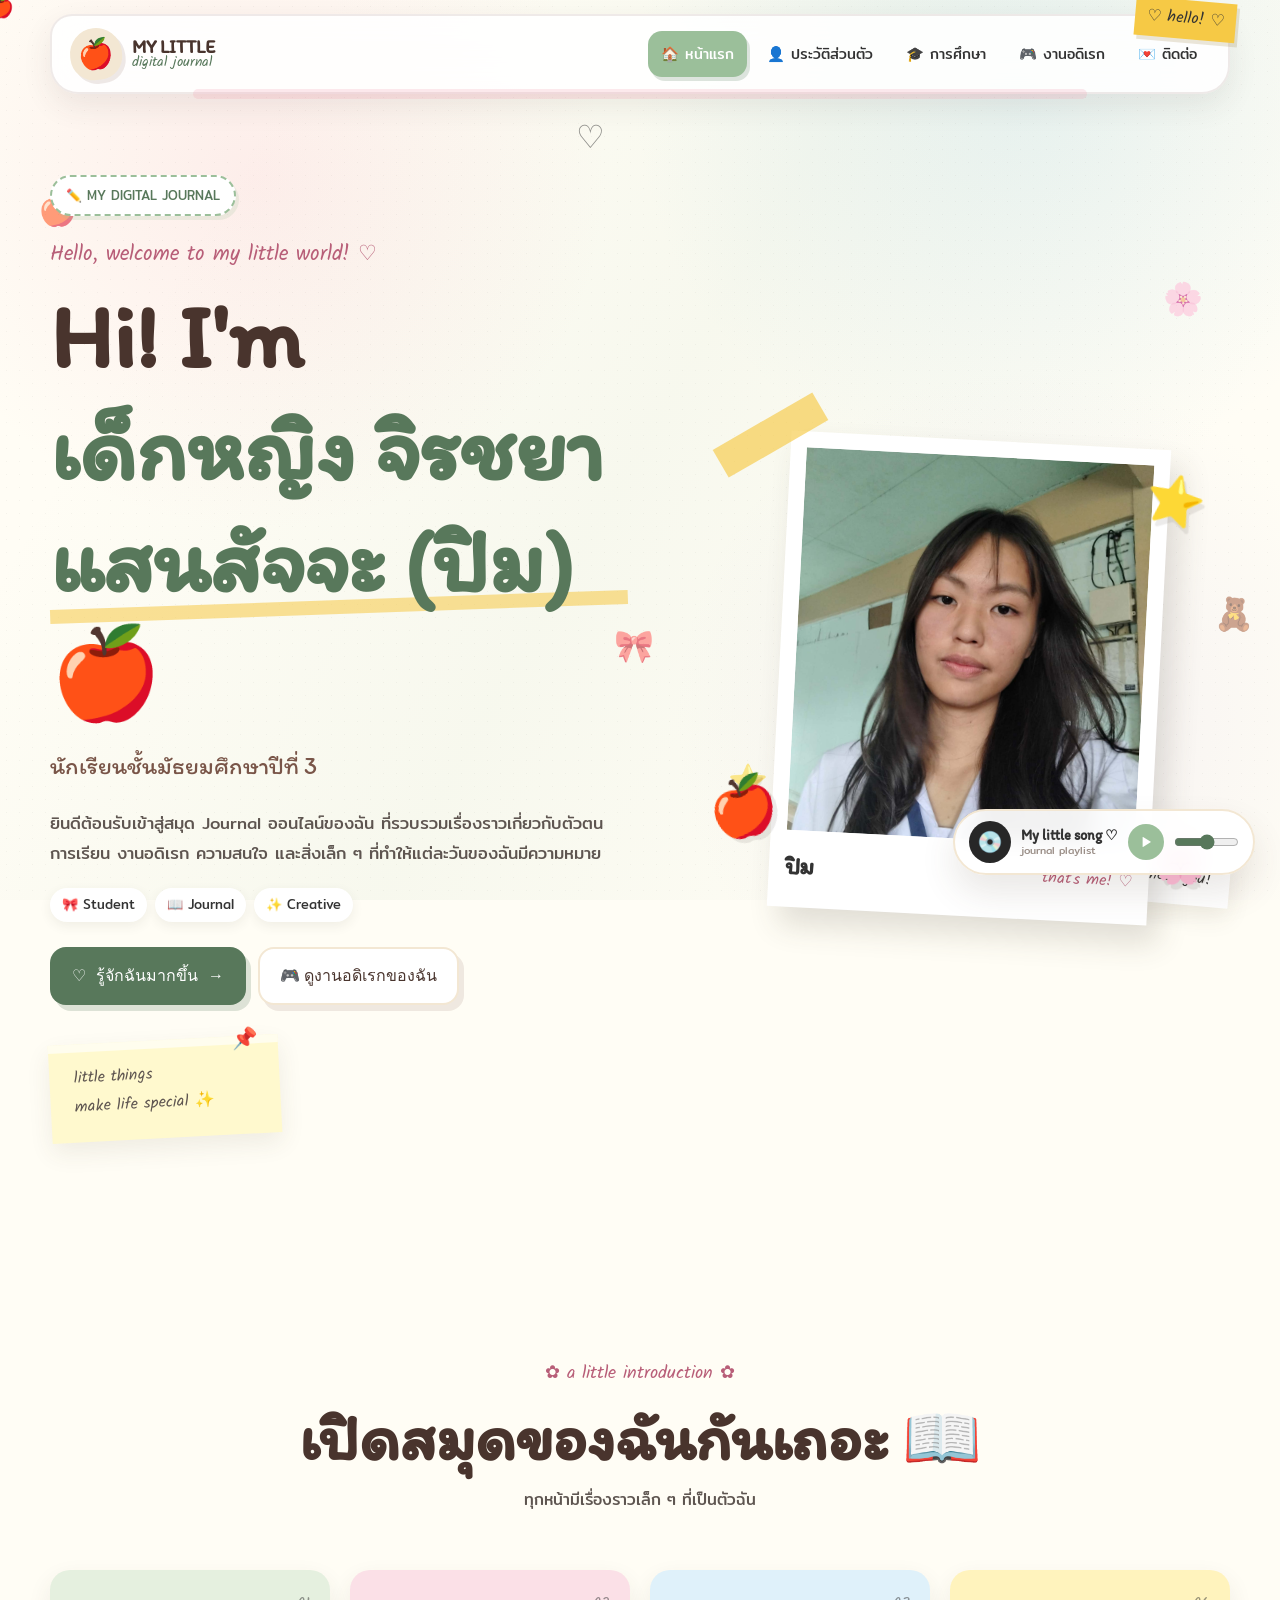
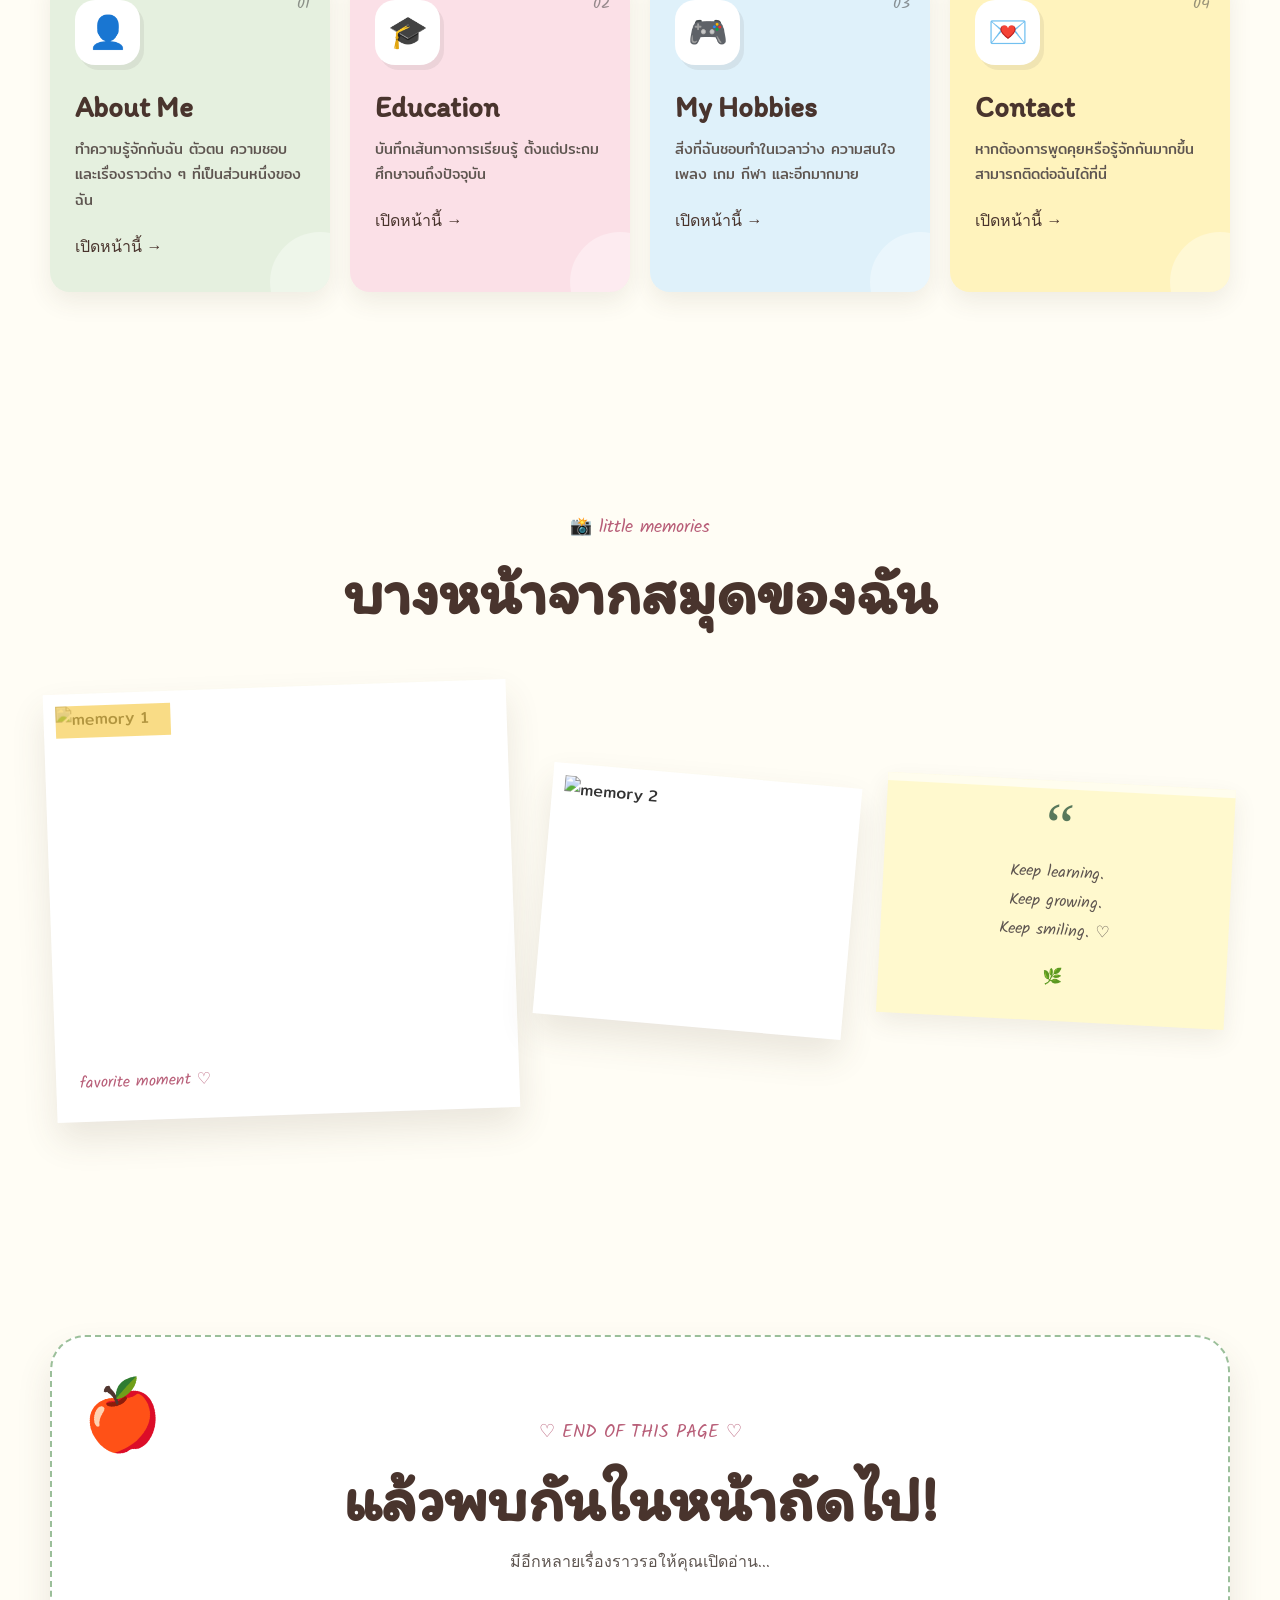
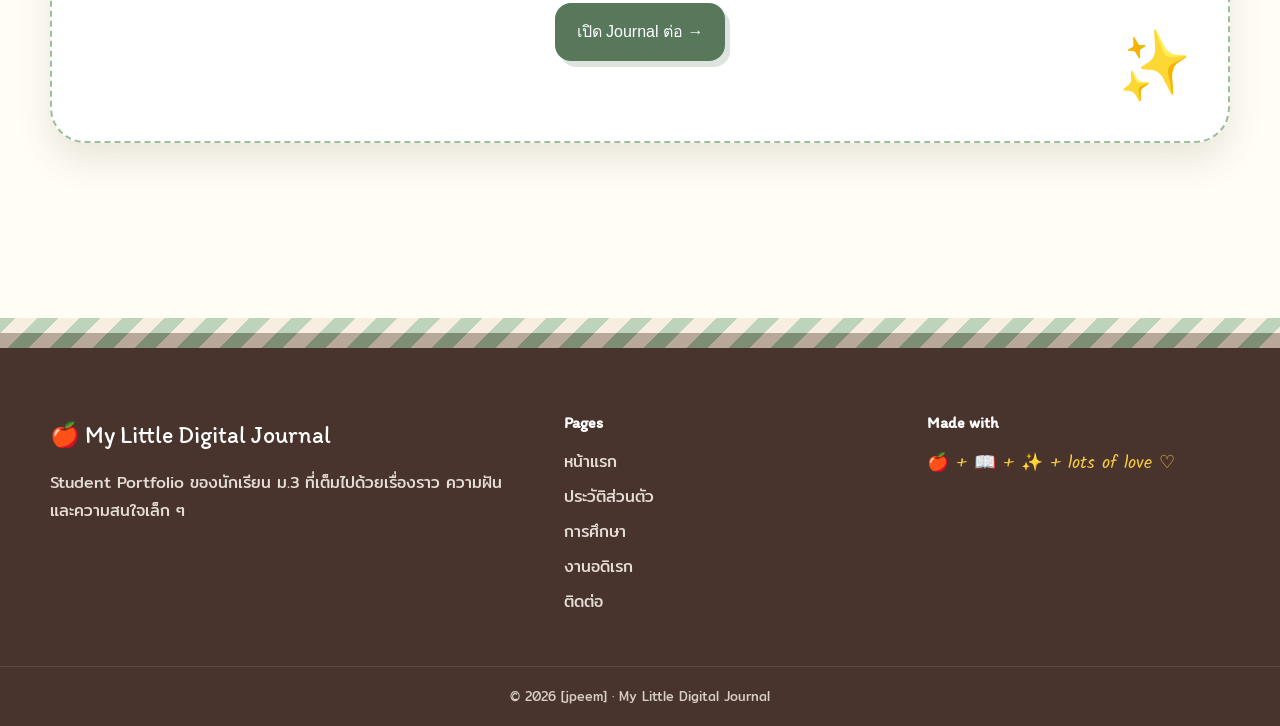
==== commit 991109f8: "Update index.html" ====
--- a/index.html
+++ b/index.html
@@ -184,7 +184,7 @@
                         <div class="photo-wrap">
 
                             <img
-                                src="images/profile.jpg"
+                                src="images/29614710-eff1-406b-9bbf-0f5746c849b0.jpg"
                                 alt="my proflie"
                                 class="safe-image"
                             >
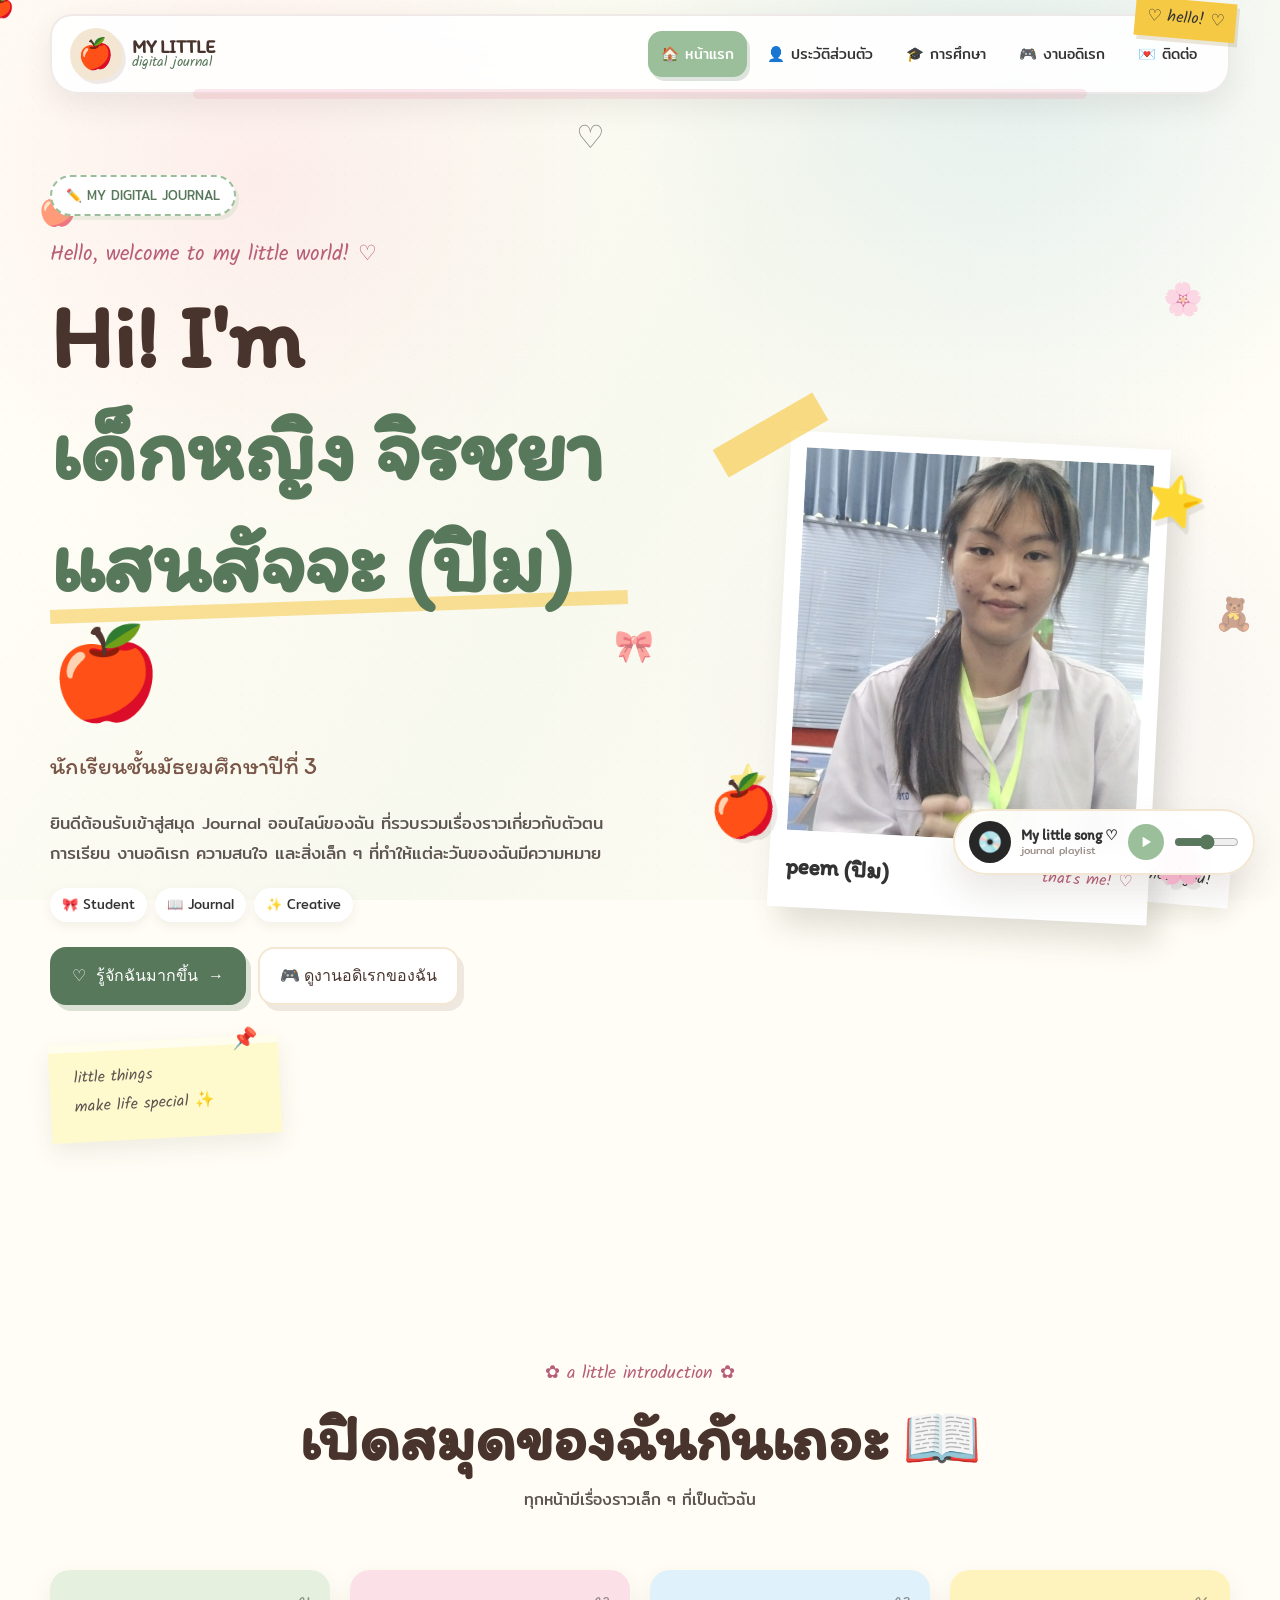
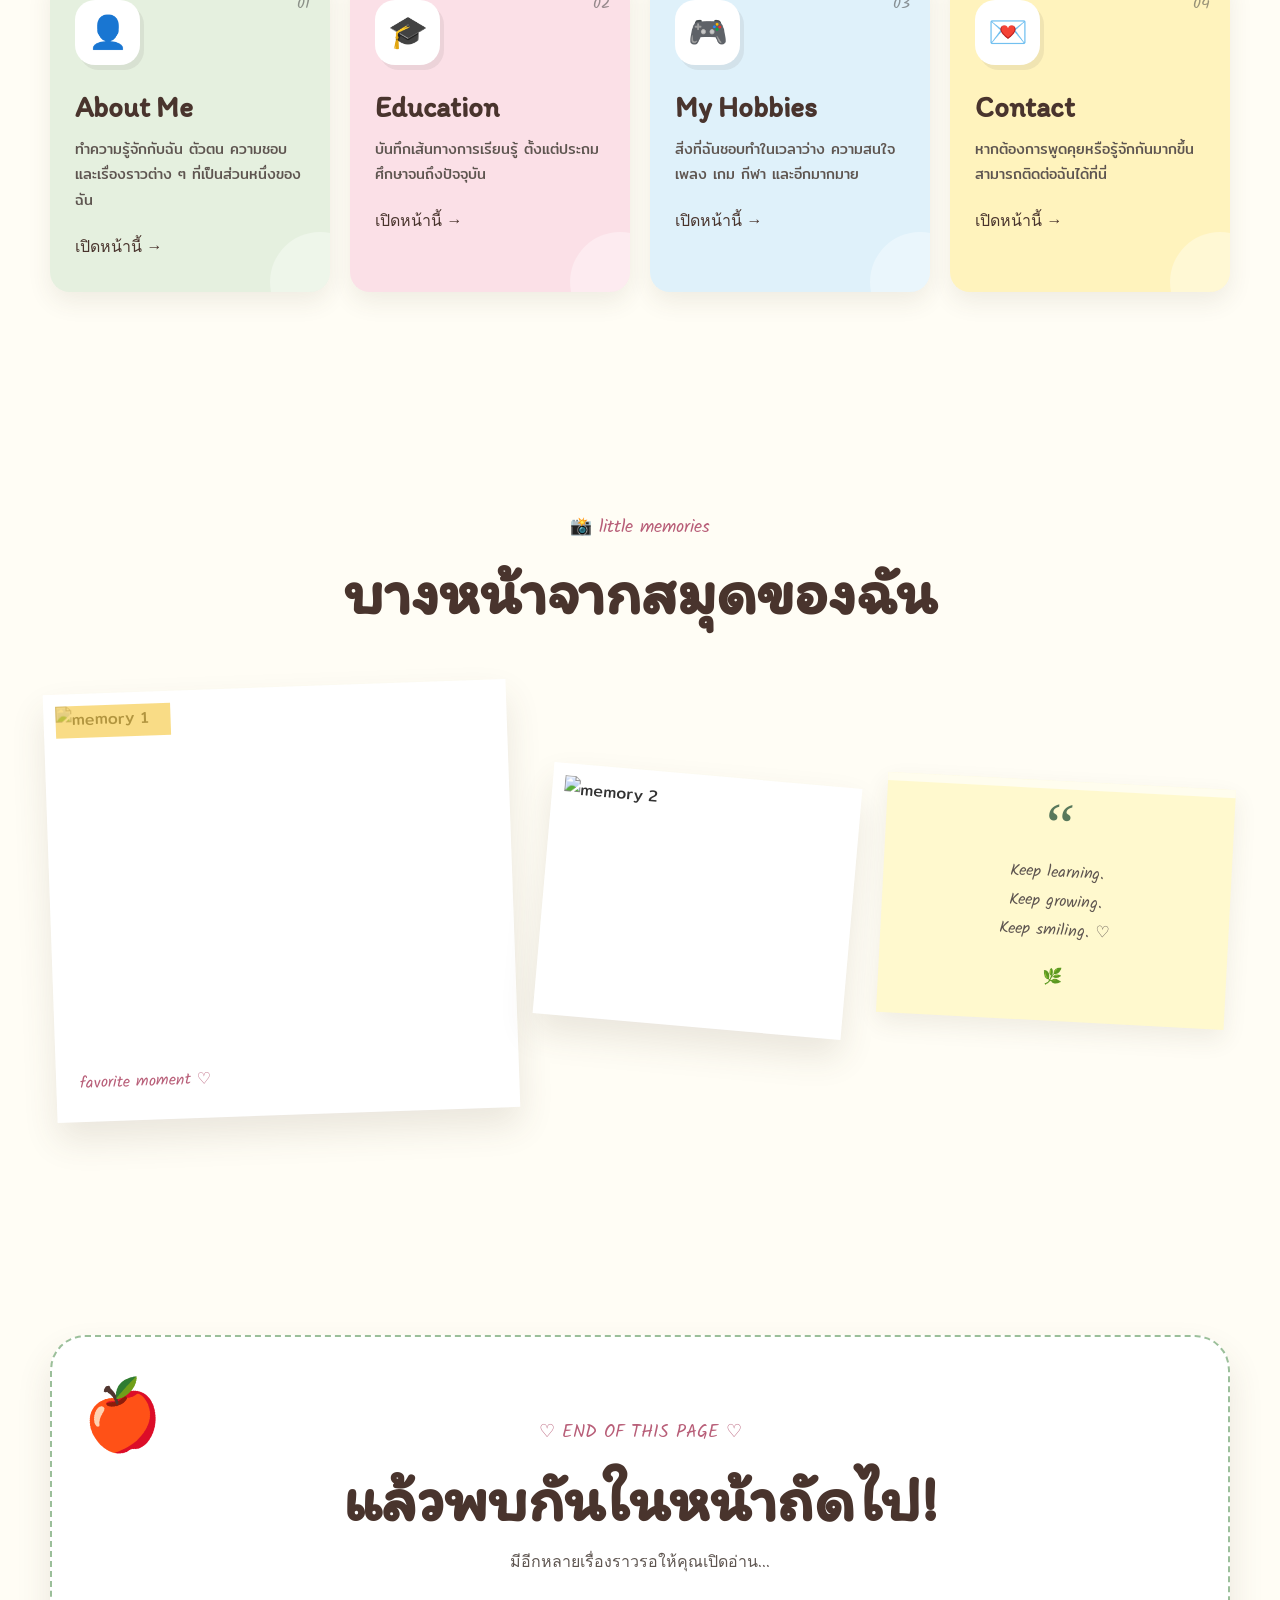
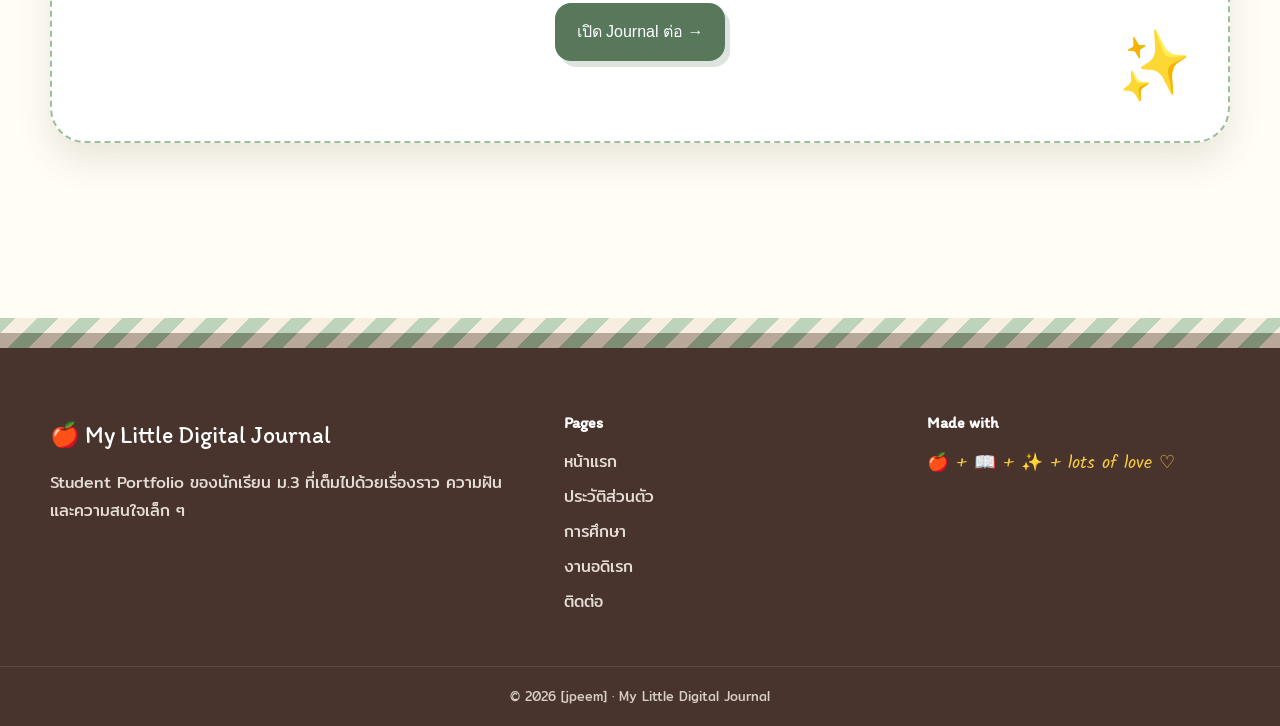
==== commit 21a23604: "Update index.html" ====
--- a/index.html
+++ b/index.html
@@ -184,7 +184,7 @@
                         <div class="photo-wrap">
 
                             <img
-                                src="images/29614710-eff1-406b-9bbf-0f5746c849b0.jpg"
+                                src="images/8e4dcf26-15db-4d6f-a689-2246dddff5b4.jpg"
                                 alt="my proflie"
                                 class="safe-image"
                             >
@@ -197,7 +197,7 @@
                         </div>
 
                         <div class="polaroid-caption">
-                            <strong>ปิม</strong>
+                            <strong>peem (ปิม)</strong>
                             <span class="handwriting">
                                 that's me! ♡
                             </span>
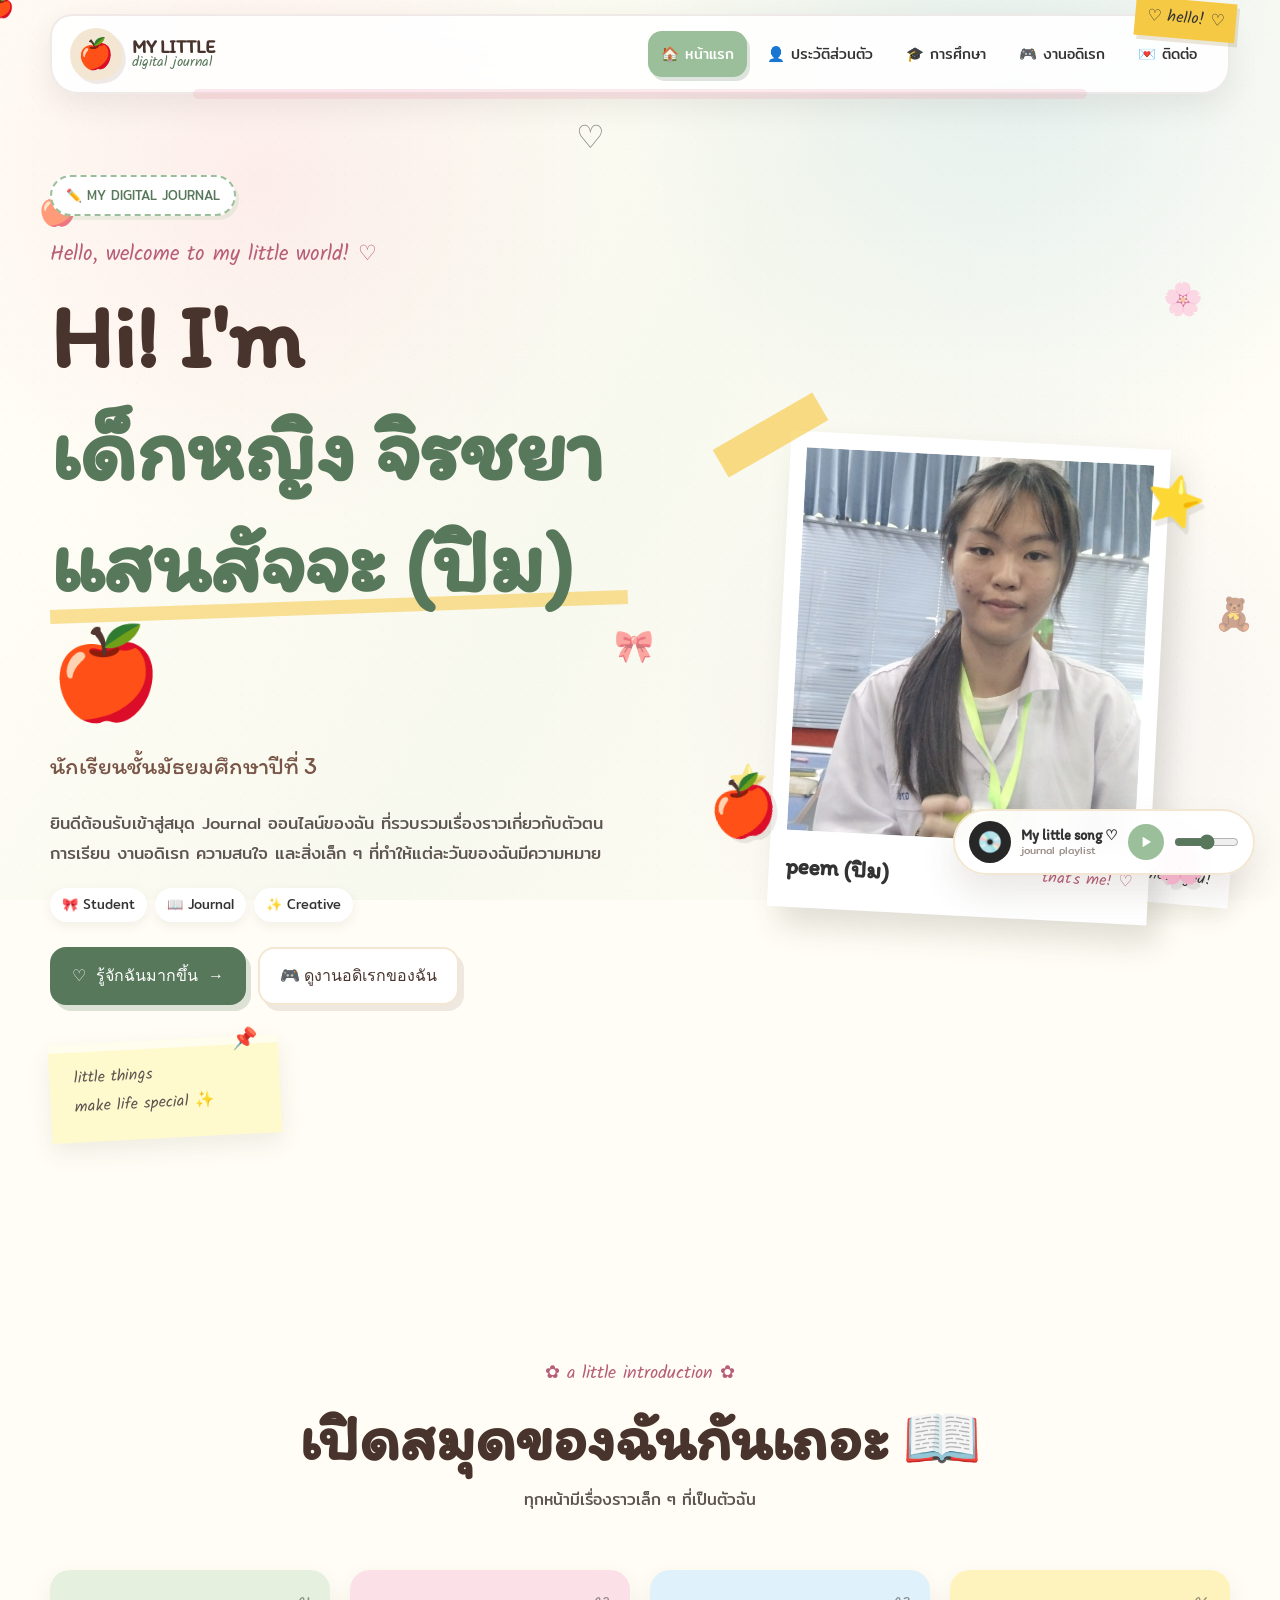
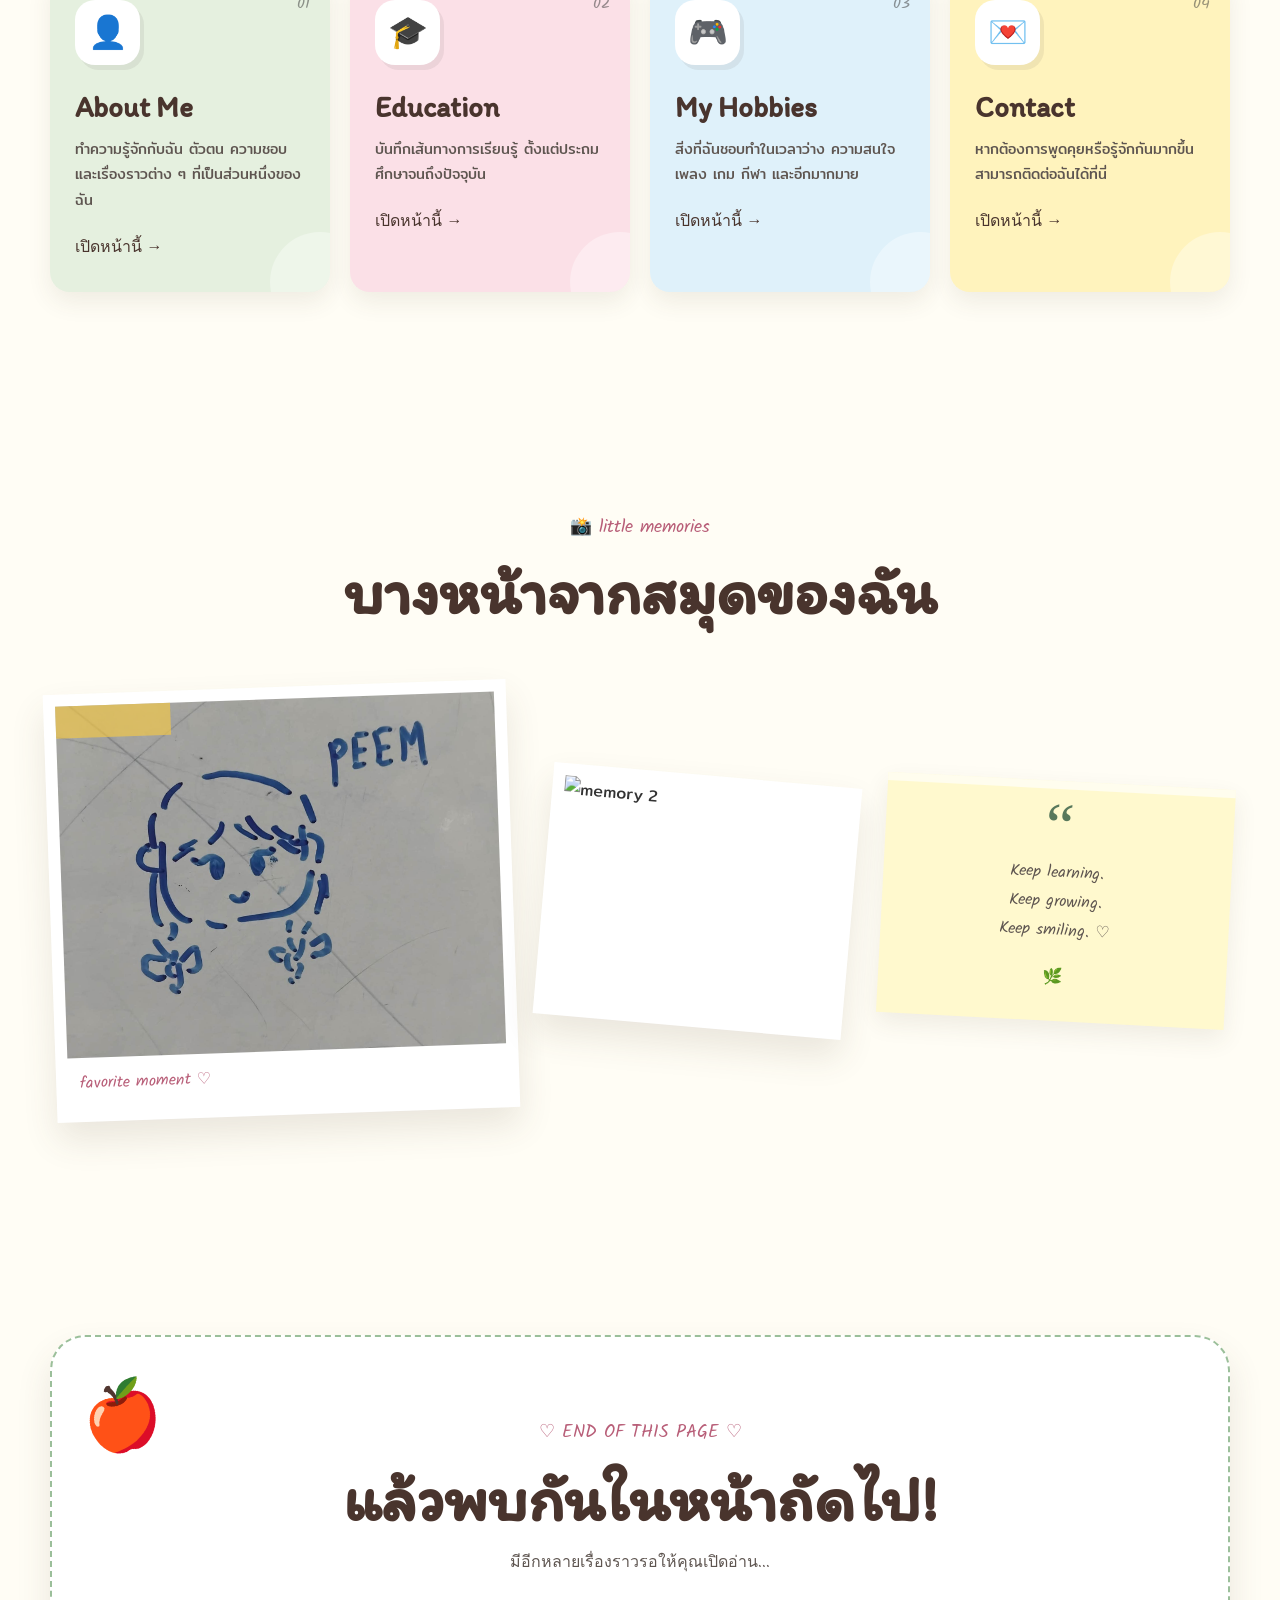
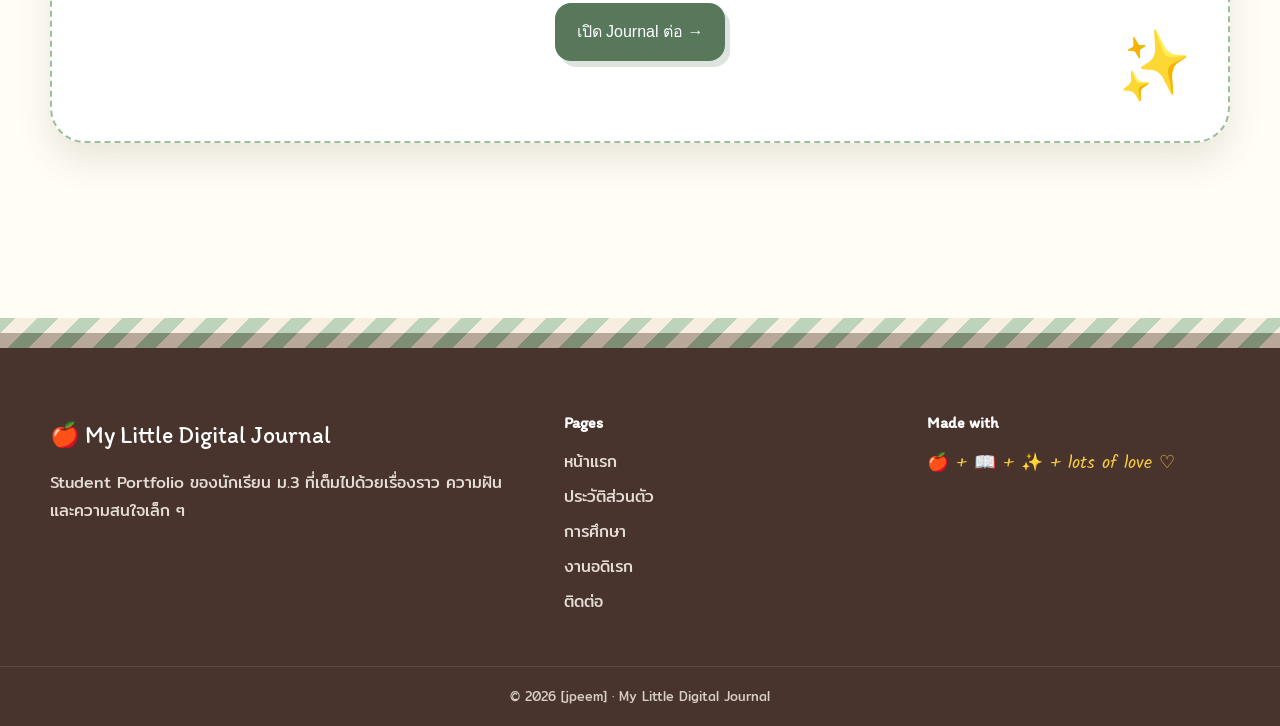
==== commit 196841bb: "Update image source in index.html" ====
--- a/index.html
+++ b/index.html
@@ -382,7 +382,7 @@
                         <div class="tape tape-top"></div>
 
                         <img
-                            src="images/gallery-1.jpg"
+                            src="images/d16e4ecf-5ae2-4d4a-9885-6f371d69f23a.jpg"
                             alt="memory 1"
                             class="safe-image"
                         >
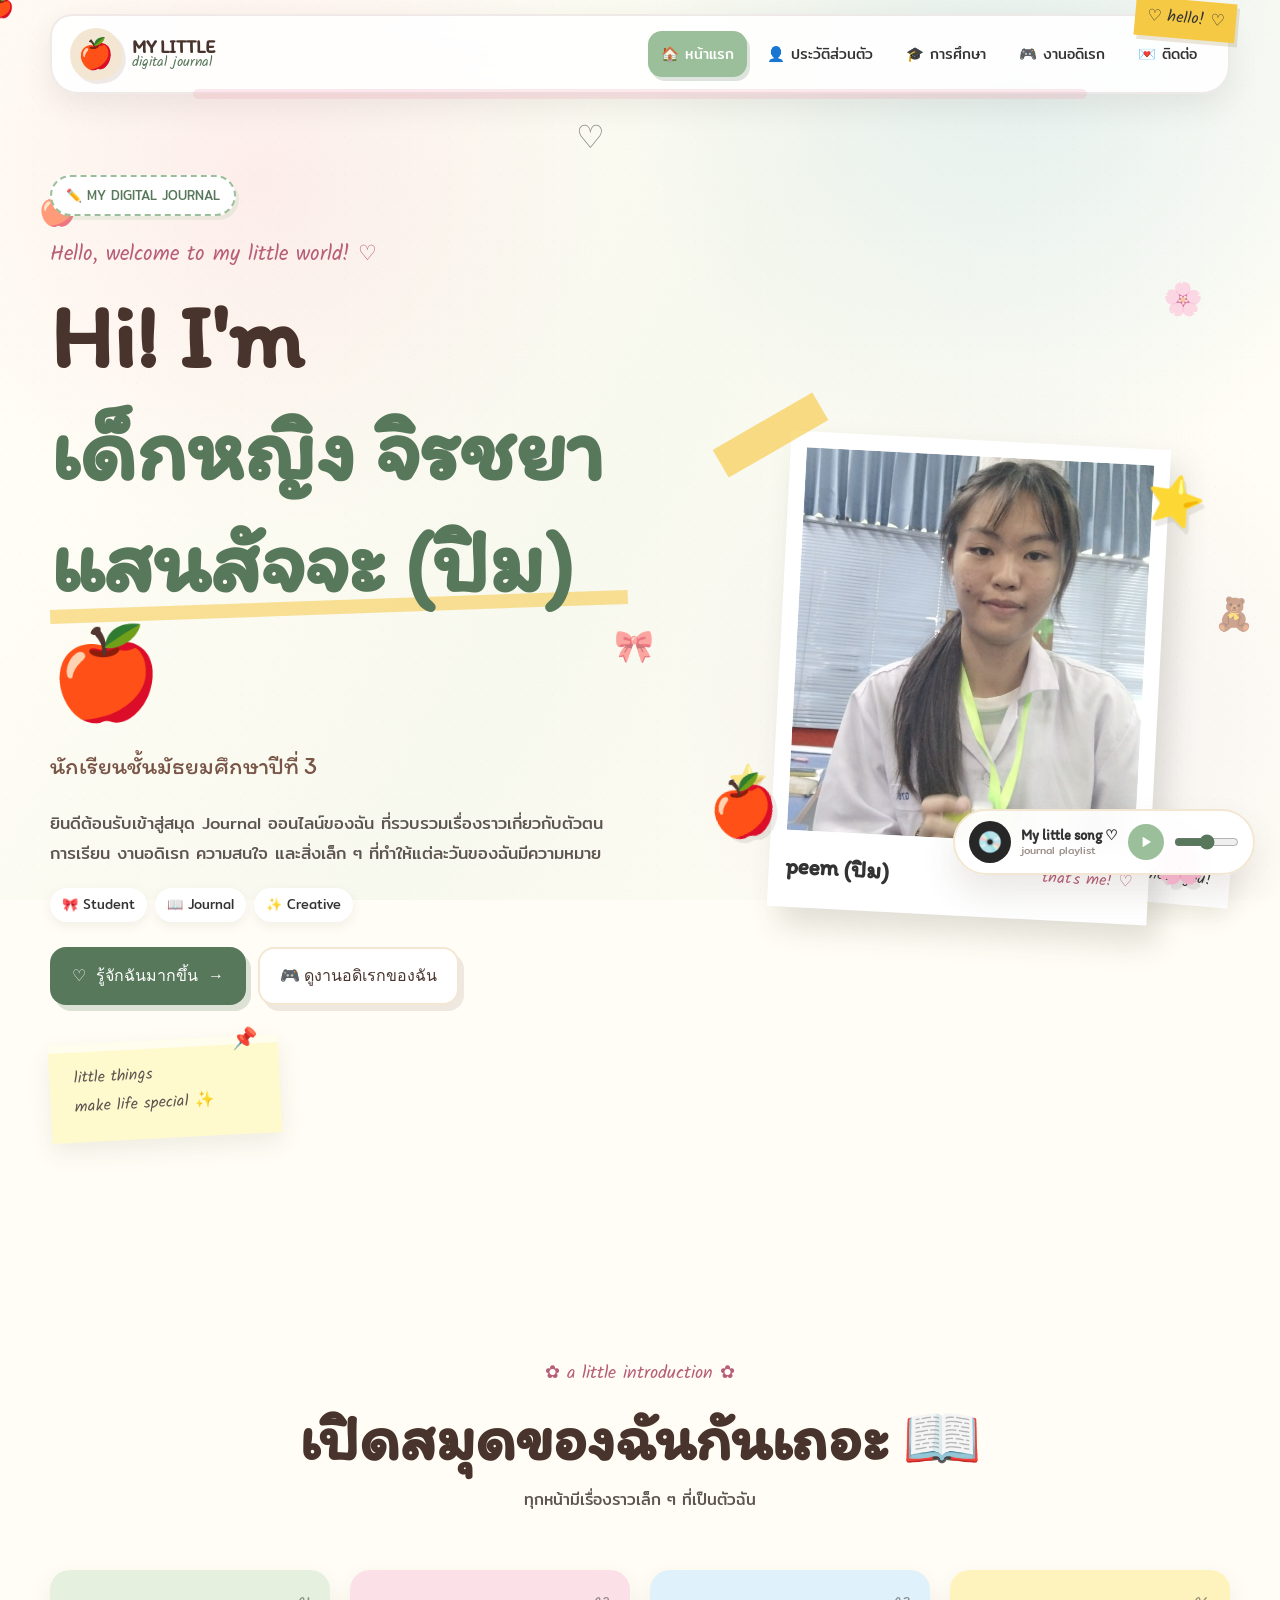
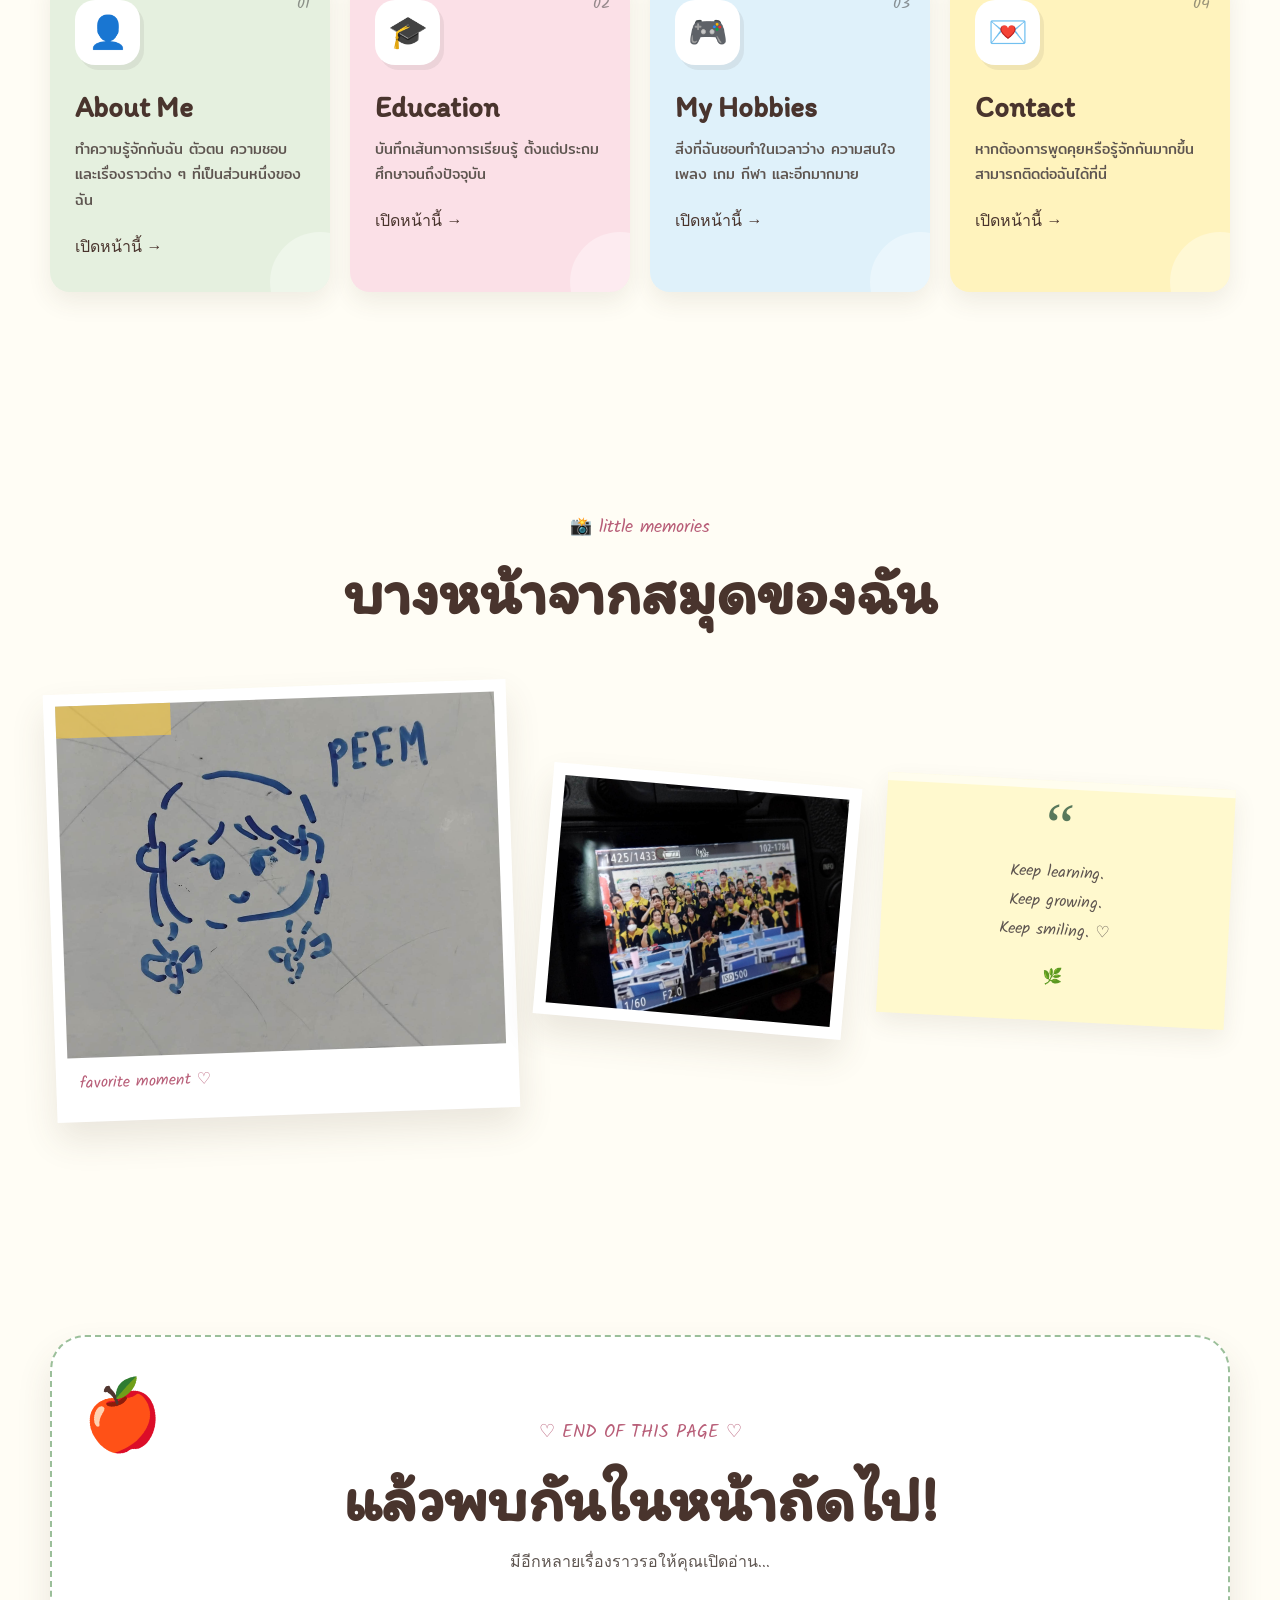
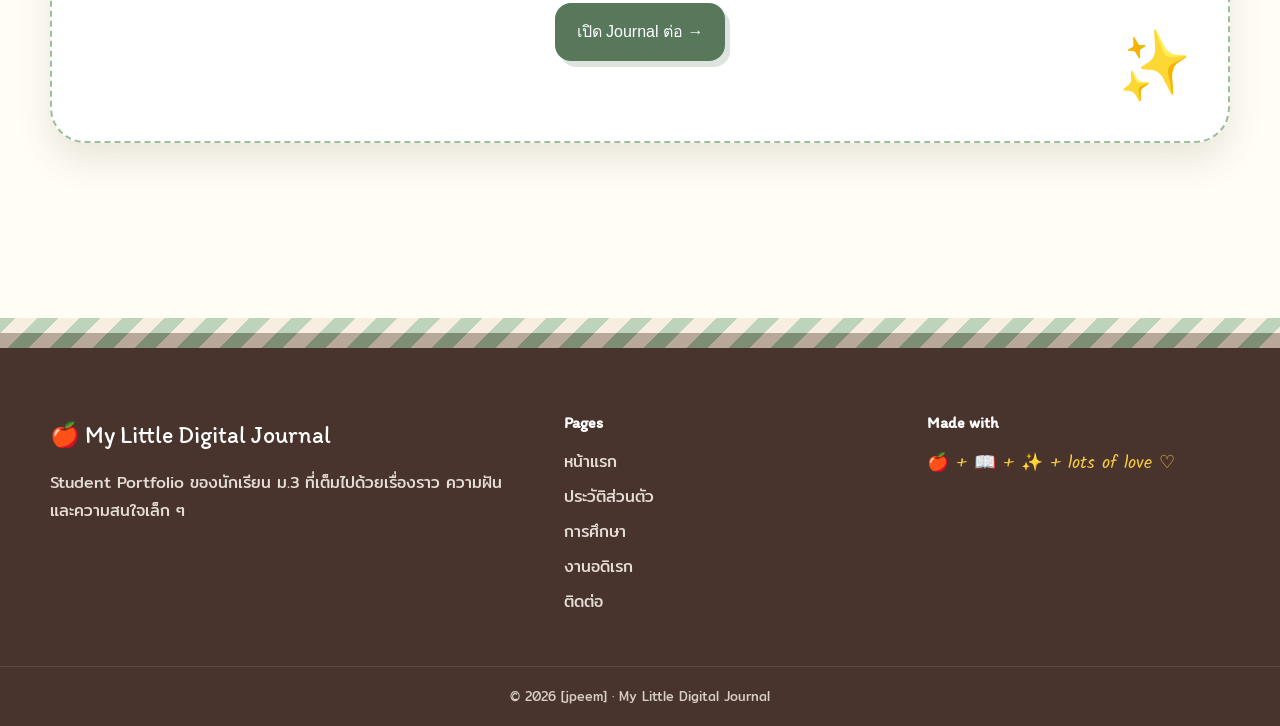
==== commit 9b9c8471: "Update image source in index.html" ====
--- a/index.html
+++ b/index.html
@@ -402,7 +402,7 @@
                     <div class="memory-photo memory-small rotate-left reveal">
 
                         <img
-                            src="images/gallery-2.jpg"
+                            src="images/3dcfdbf9-4e8b-4848-bad4-2ce4c175ef86.jpg"
                             alt="memory 2"
                             class="safe-image"
                         >
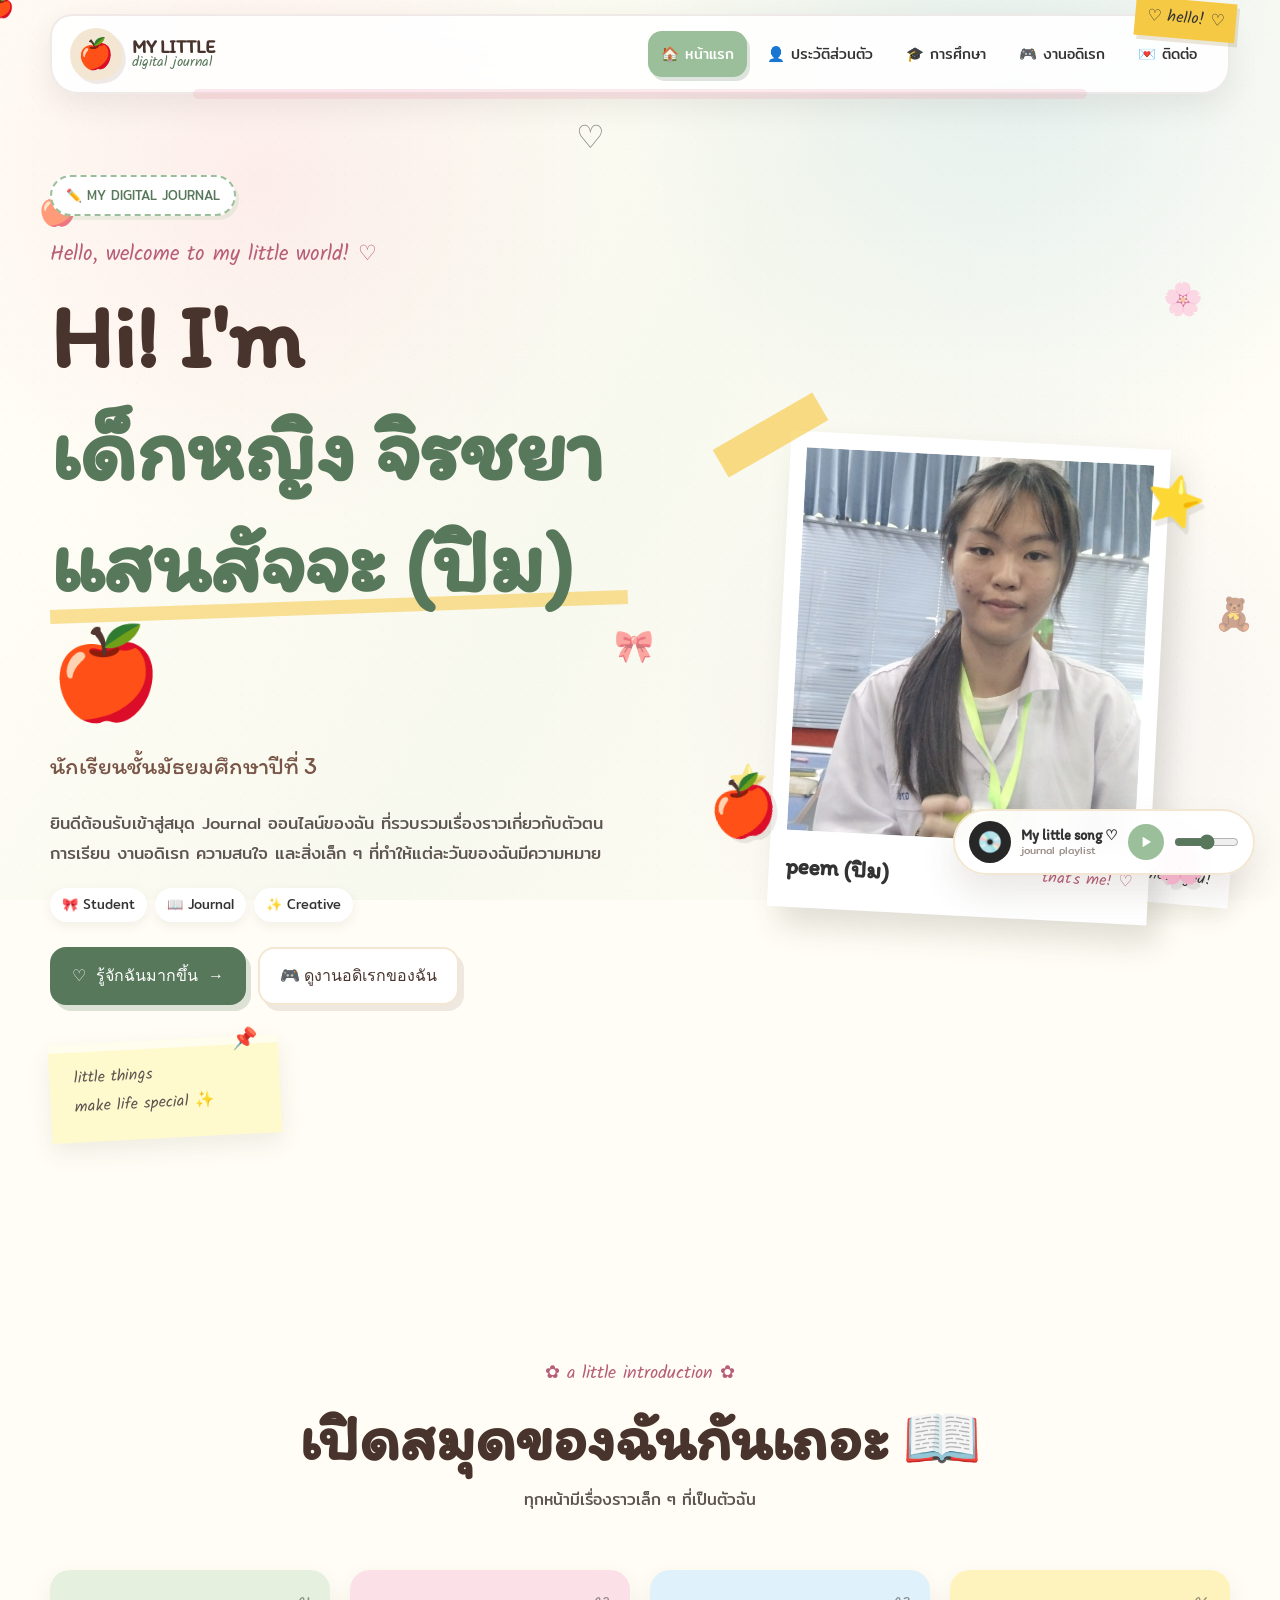
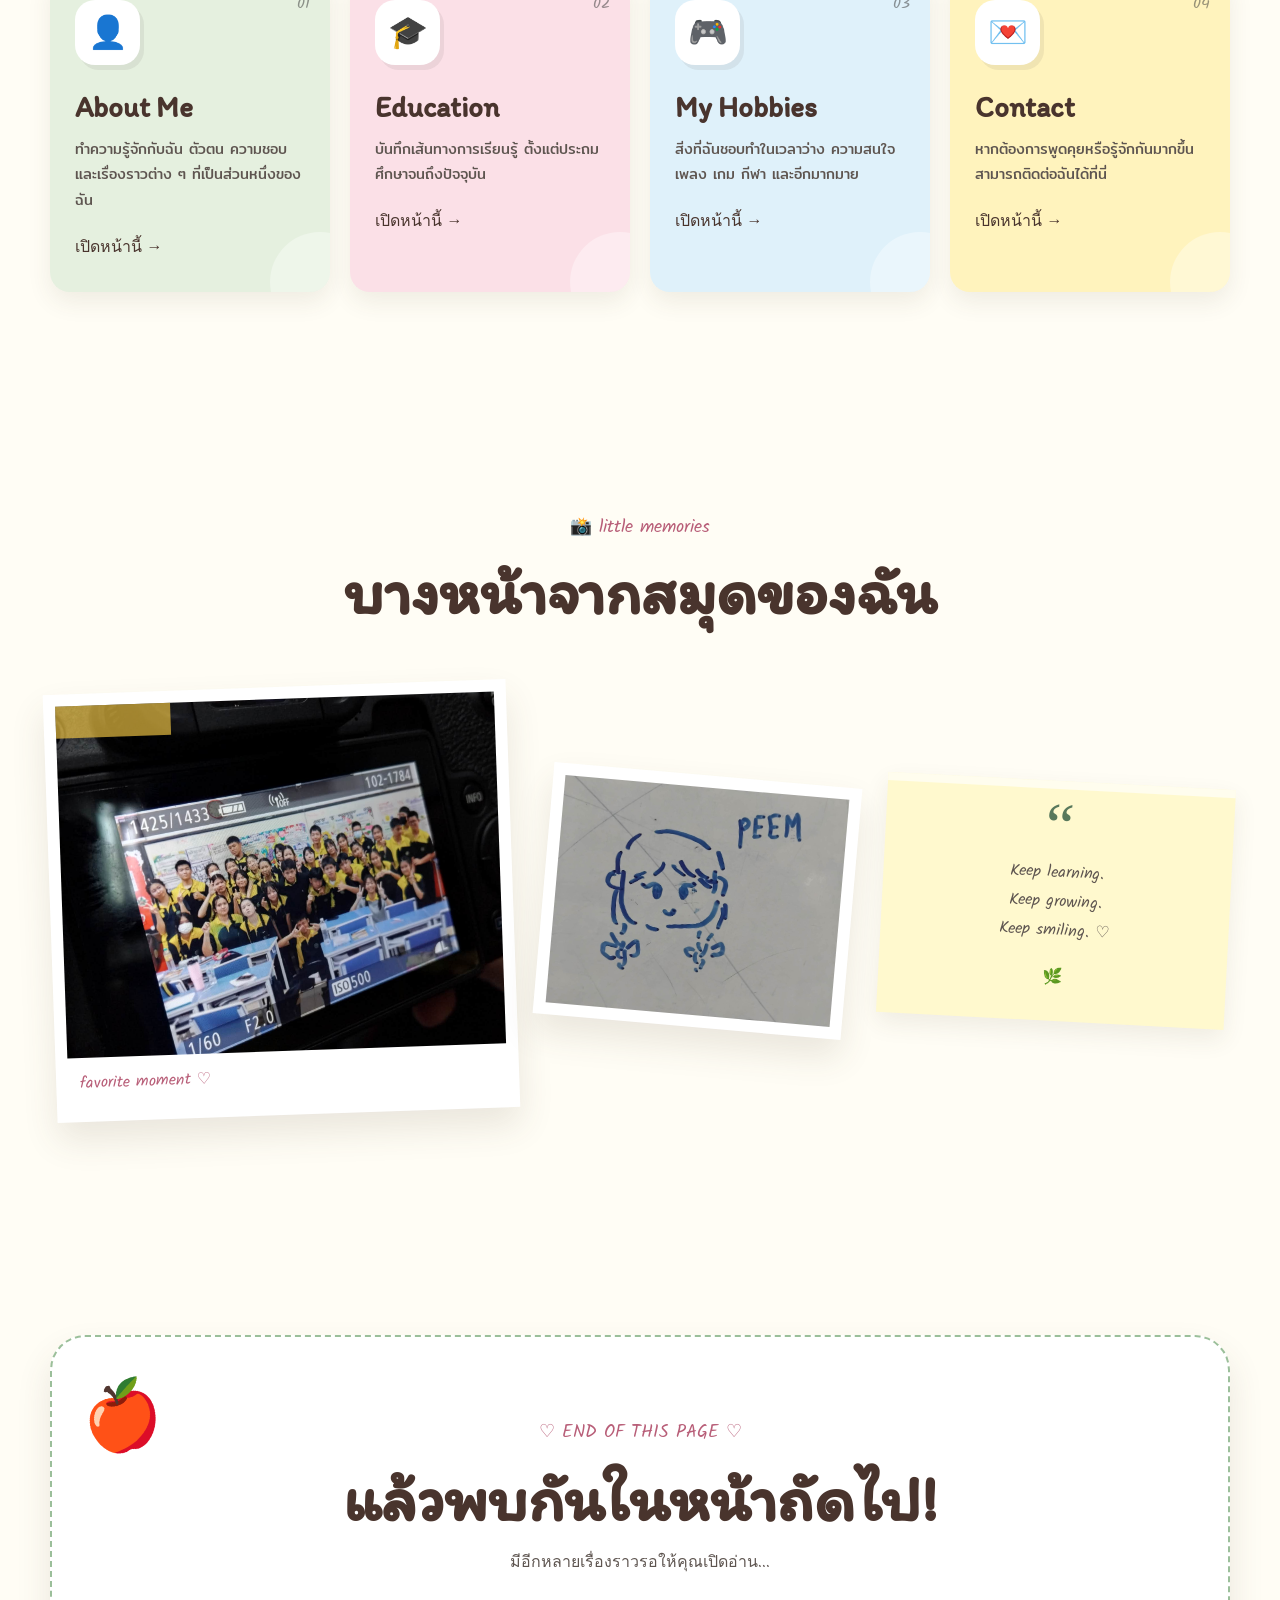
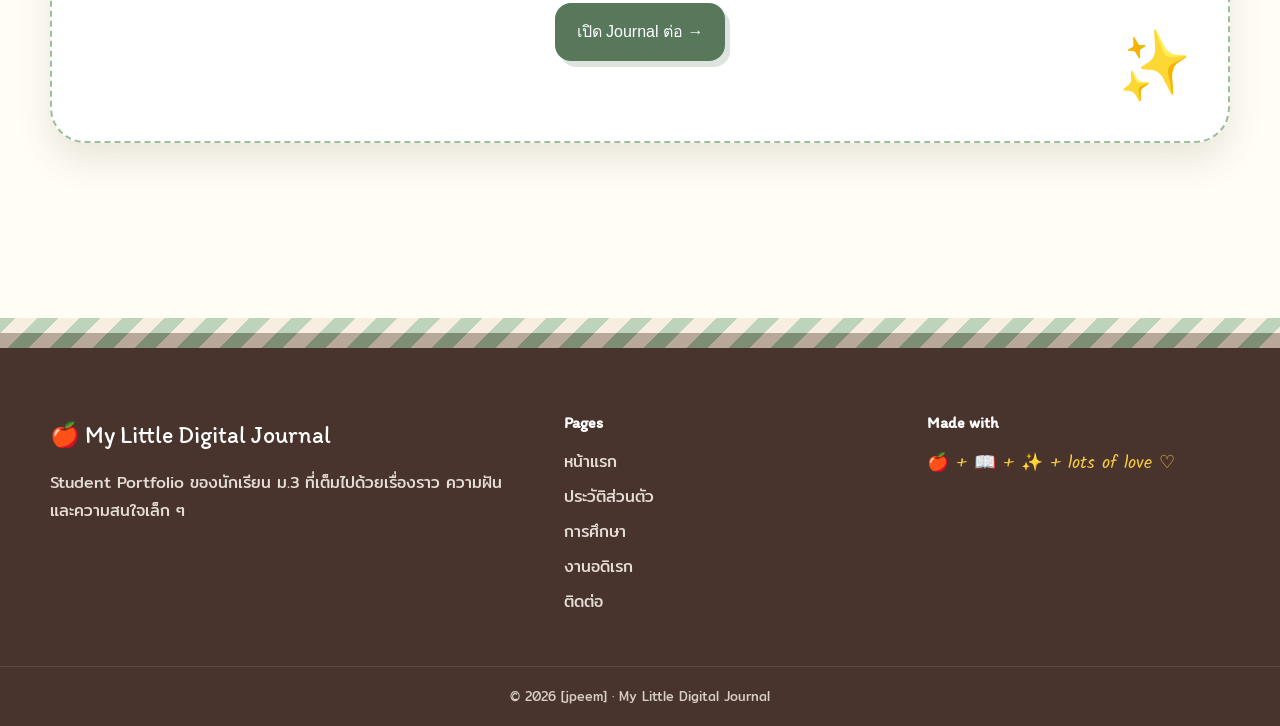
==== commit a9d8365a: "Swap image sources in index.html" ====
--- a/index.html
+++ b/index.html
@@ -382,7 +382,7 @@
                         <div class="tape tape-top"></div>
 
                         <img
-                            src="images/d16e4ecf-5ae2-4d4a-9885-6f371d69f23a.jpg"
+                            src="images/3dcfdbf9-4e8b-4848-bad4-2ce4c175ef86.jpg"
                             alt="memory 1"
                             class="safe-image"
                         >
@@ -402,7 +402,7 @@
                     <div class="memory-photo memory-small rotate-left reveal">
 
                         <img
-                            src="images/3dcfdbf9-4e8b-4848-bad4-2ce4c175ef86.jpg"
+                            src="images/d16e4ecf-5ae2-4d4a-9885-6f371d69f23a.jpg"
                             alt="memory 2"
                             class="safe-image"
                         >
